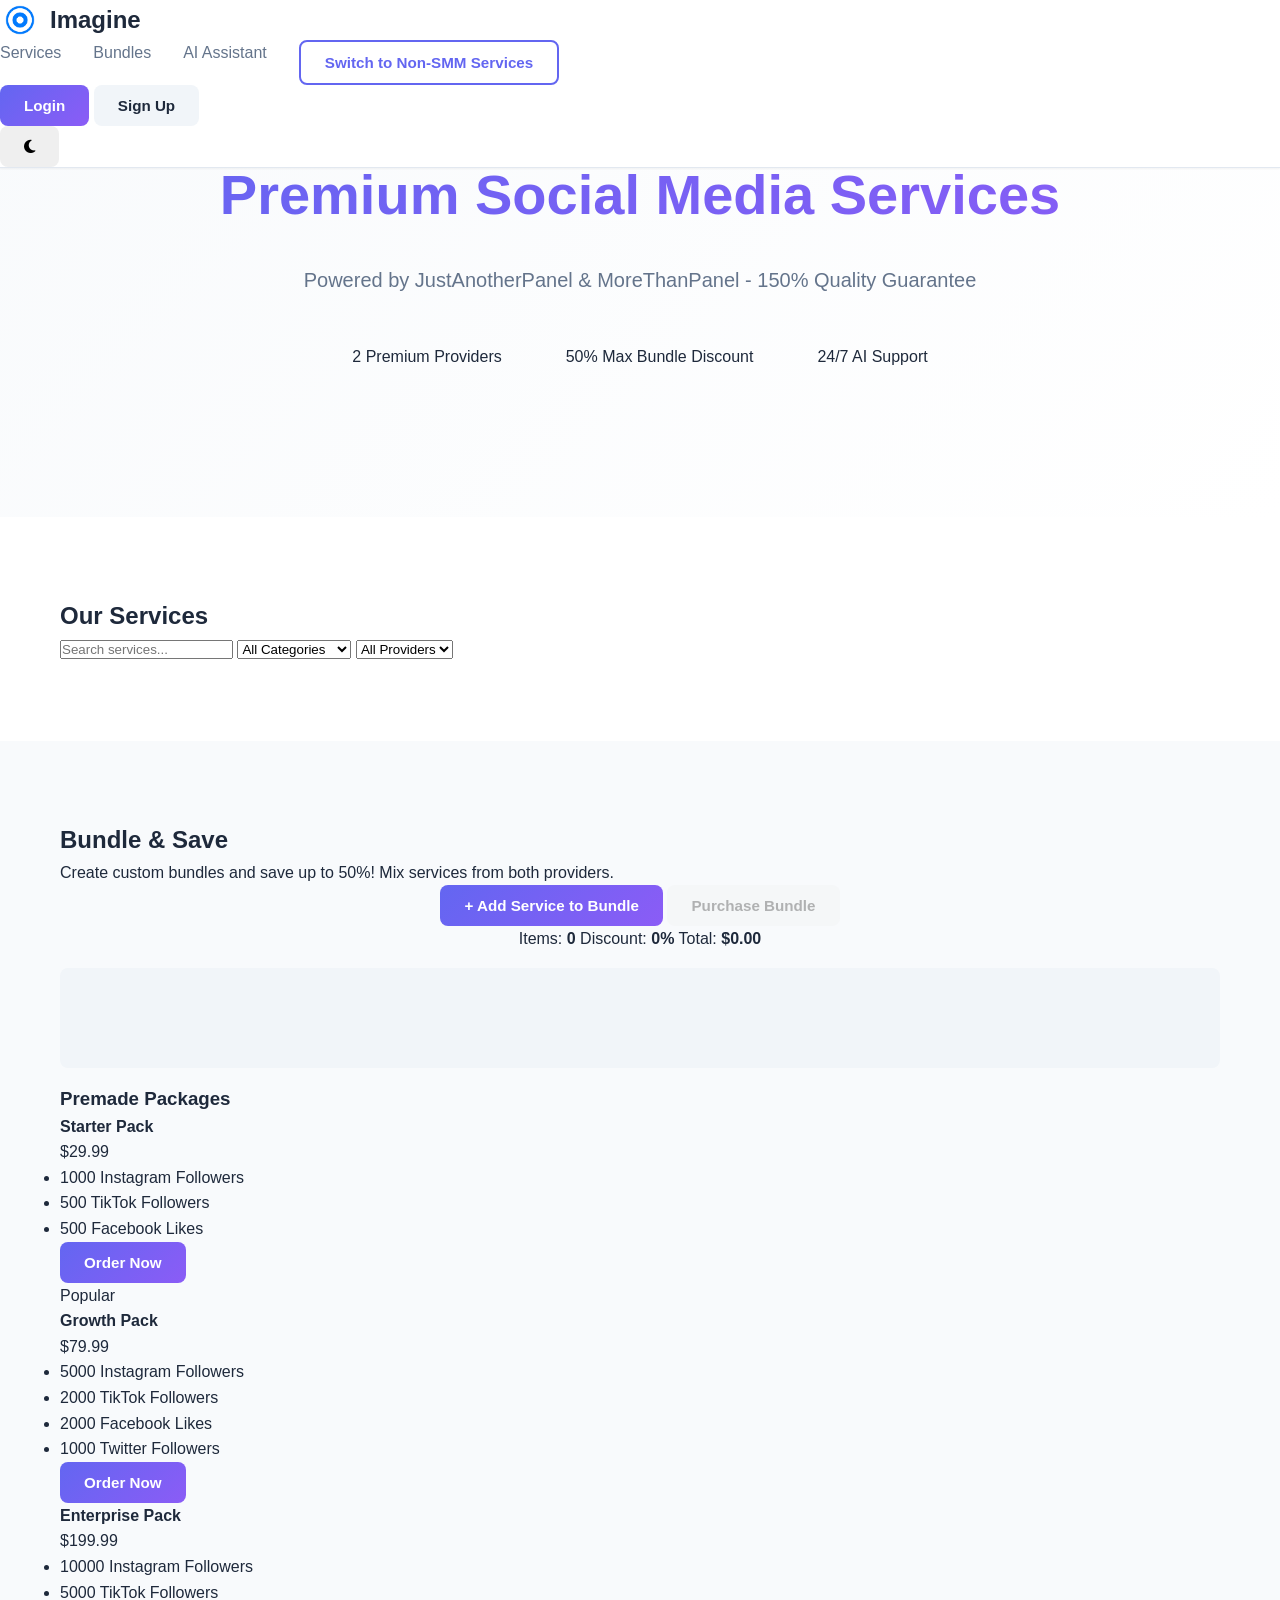
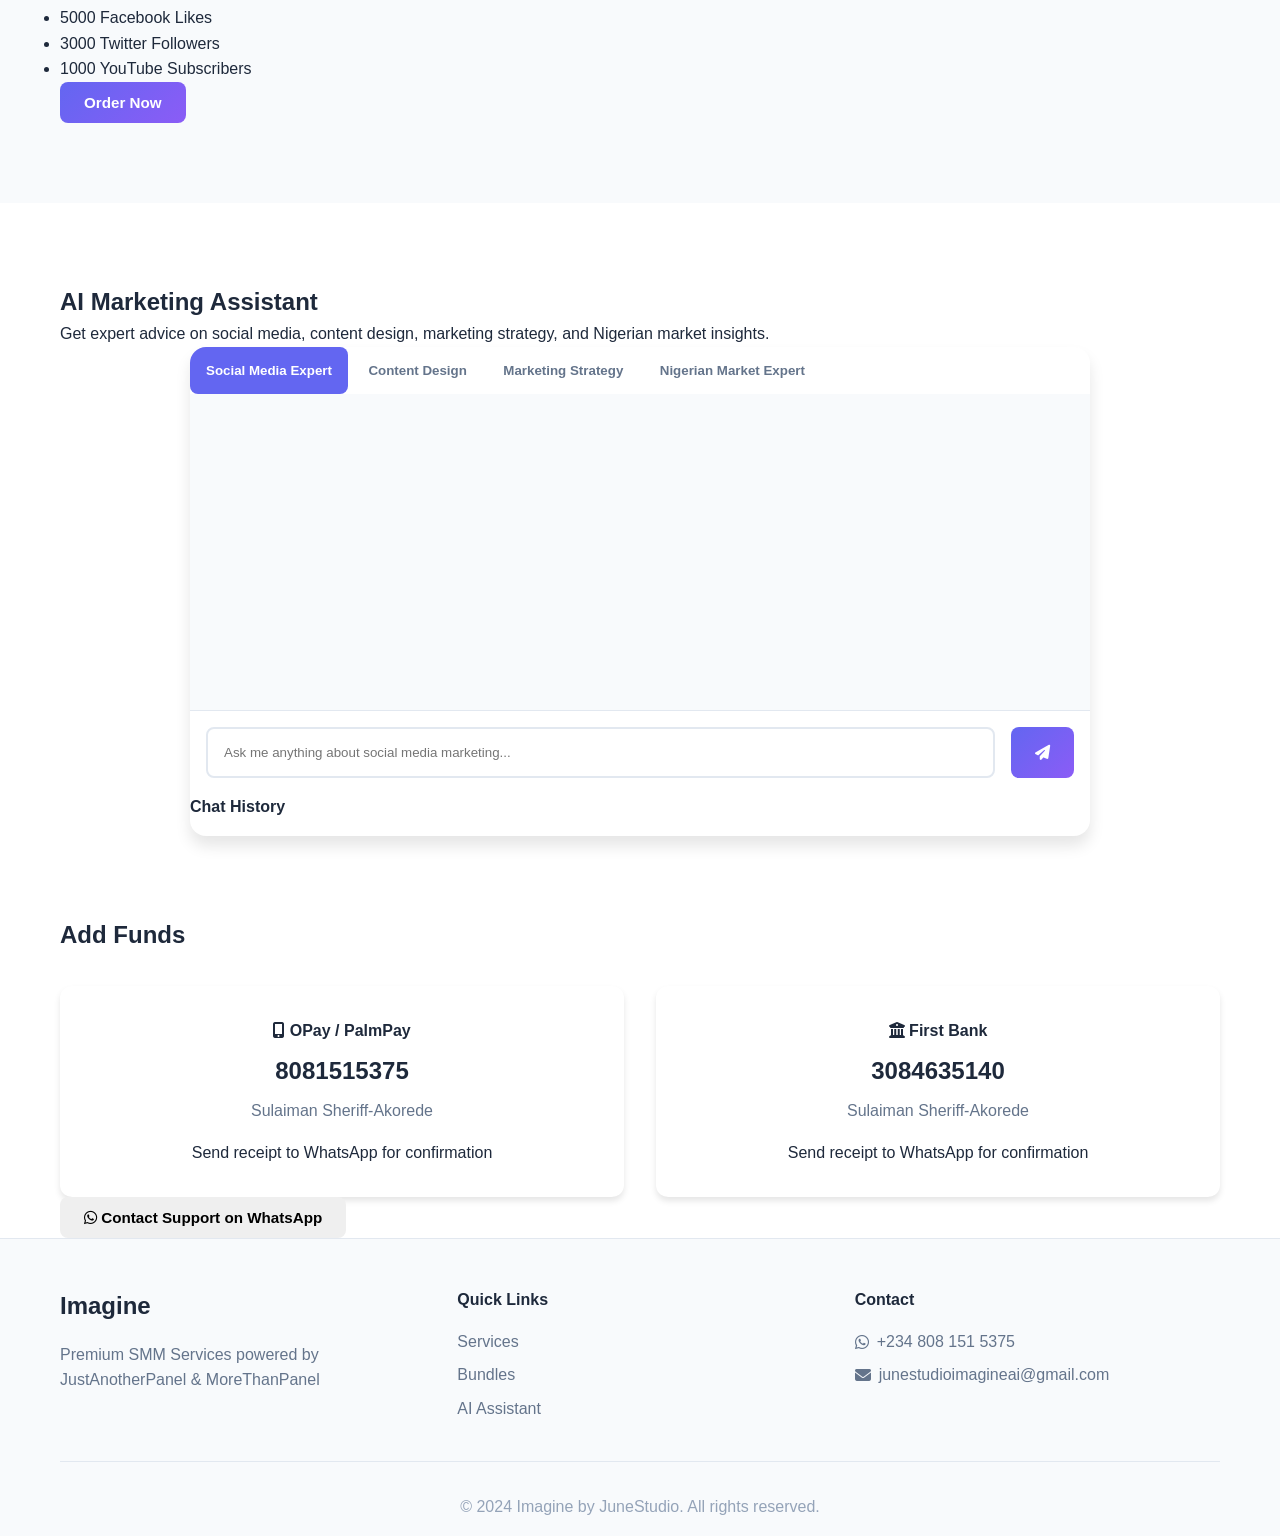
==== index.html @ 22c9a533 "Complete dual API integration: JustAnotherPanel + MoreThanPanel with 150% markup, bundle discounts u" ====
<!DOCTYPE html>
<html lang="en" data-theme="light">
<head>
    <meta charset="UTF-8">
    <meta name="viewport" content="width=device-width, initial-scale=1.0">
    <title>Imagine - Premium SMM Marketplace | JustAnotherPanel & MoreThanPanel</title>
    <link rel="stylesheet" href="style.css">
    <link rel="stylesheet" href="https://cdnjs.cloudflare.com/ajax/libs/font-awesome/6.4.0/css/all.min.css">
    <script src="https://accounts.google.com/gsi/client" async defer></script>
</head>
<body>
    <nav class="navbar">
        <div class="logo">
            <img src="logo.png" alt="Imagine Logo" onerror="this.style.display='none'">
            <span>Imagine</span>
        </div>
        <div class="nav-links">
            <a href="#services">Services</a>
            <a href="#bundles">Bundles</a>
            <a href="#ai-assistant">AI Assistant</a>
            <button id="view-toggle" class="btn btn-outline">Switch to Non-SMM Services</button>
        </div>
        <div class="auth-section" id="auth-section">
            <button class="btn btn-primary" onclick="showModal('login')">Login</button>
            <button class="btn btn-secondary" onclick="showModal('signup')">Sign Up</button>
        </div>
        <div class="user-section" id="user-section" style="display:none;">
            <span id="nav-username"></span>
            <span class="balance">₦<span id="nav-balance">0.00</span></span>
            <a href="admin.html" id="admin-link" style="display:none;">Admin</a>
            <button class="btn btn-outline" onclick="logout()">Logout</button>
        </div>
        <button id="theme-toggle" class="btn btn-icon"><i class="fas fa-moon"></i></button>
    </nav>

    <header class="hero">
        <div class="hero-content">
            <h1>Premium Social Media Services</h1>
            <p>Powered by JustAnotherPanel & MoreThanPanel - 150% Quality Guarantee</p>
            <div class="hero-stats">
                <div class="stat">
                    <span class="stat-number">2</span>
                    <span class="stat-label">Premium Providers</span>
                </div>
                <div class="stat">
                    <span class="stat-number">50%</span>
                    <span class="stat-label">Max Bundle Discount</span>
                </div>
                <div class="stat">
                    <span class="stat-number">24/7</span>
                    <span class="stat-label">AI Support</span>
                </div>
            </div>
        </div>
    </header>

    <section id="services" class="services-section">
        <div class="container">
            <h2>Our Services</h2>
            <div class="filters">
                <input type="text" id="service-search" placeholder="Search services..." class="search-input">
                <select id="category-filter" class="filter-select">
                    <option value="all">All Categories</option>
                    <option value="instagram">Instagram</option>
                    <option value="tiktok">TikTok</option>
                    <option value="facebook">Facebook</option>
                    <option value="twitter">Twitter</option>
                    <option value="youtube">YouTube</option>
                    <option value="telegram">Telegram</option>
                    <option value="whatsapp">WhatsApp</option>
                    <option value="linkedin">LinkedIn</option>
                    <option value="digital-services">Digital Services</option>
                </select>
                <select id="platform-filter" class="filter-select">
                    <option value="all">All Providers</option>
                </select>
            </div>
            <div id="services-grid" class="services-grid"></div>
        </div>
    </section>

    <section id="bundles" class="bundles-section">
        <div class="container">
            <h2>Bundle & Save</h2>
            <p class="section-desc">Create custom bundles and save up to 50%! Mix services from both providers.</p>
            
            <div class="bundle-builder">
                <div class="bundle-controls">
                    <button class="btn btn-primary" onclick="addToBundle()">+ Add Service to Bundle</button>
                    <button class="btn btn-success" id="buy-bundle-btn" onclick="purchaseBundle()" disabled>Purchase Bundle</button>
                </div>
                <div class="bundle-info">
                    <div class="bundle-summary">
                        <span>Items: <strong id="bundle-count">0</strong></span>
                        <span>Discount: <strong id="bundle-discount">0%</strong></span>
                        <span>Total: <strong>$<span id="bundle-final-price">0.00</span></strong></span>
                    </div>
                    <div id="bundle-items" class="bundle-items"></div>
                </div>
            </div>

            <div class="premade-packages">
                <h3>Premade Packages</h3>
                <div class="packages-grid">
                    <div class="package-card">
                        <h4>Starter Pack</h4>
                        <p class="price">$29.99</p>
                        <ul>
                            <li>1000 Instagram Followers</li>
                            <li>500 TikTok Followers</li>
                            <li>500 Facebook Likes</li>
                        </ul>
                        <button class="btn btn-primary" onclick="orderPreMade('starter')">Order Now</button>
                    </div>
                    <div class="package-card featured">
                        <div class="badge">Popular</div>
                        <h4>Growth Pack</h4>
                        <p class="price">$79.99</p>
                        <ul>
                            <li>5000 Instagram Followers</li>
                            <li>2000 TikTok Followers</li>
                            <li>2000 Facebook Likes</li>
                            <li>1000 Twitter Followers</li>
                        </ul>
                        <button class="btn btn-primary" onclick="orderPreMade('growth')">Order Now</button>
                    </div>
                    <div class="package-card">
                        <h4>Enterprise Pack</h4>
                        <p class="price">$199.99</p>
                        <ul>
                            <li>10000 Instagram Followers</li>
                            <li>5000 TikTok Followers</li>
                            <li>5000 Facebook Likes</li>
                            <li>3000 Twitter Followers</li>
                            <li>1000 YouTube Subscribers</li>
                        </ul>
                        <button class="btn btn-primary" onclick="orderPreMade('enterprise')">Order Now</button>
                    </div>
                </div>
            </div>
        </div>
    </section>

    <section id="ai-assistant" class="ai-section">
        <div class="container">
            <h2>AI Marketing Assistant</h2>
            <p class="section-desc">Get expert advice on social media, content design, marketing strategy, and Nigerian market insights.</p>
            
            <div class="ai-interface">
                <div class="mode-selector">
                    <button class="mode-btn active" data-mode="social">Social Media Expert</button>
                    <button class="mode-btn" data-mode="content">Content Design</button>
                    <button class="mode-btn" data-mode="marketing">Marketing Strategy</button>
                    <button class="mode-btn" data-mode="nigerian">Nigerian Market Expert</button>
                </div>
                
                <div class="chat-container">
                    <div id="chat-messages" class="chat-messages"></div>
                    <div class="chat-input-area">
                        <input type="text" id="chat-input" placeholder="Ask me anything about social media marketing...">
                        <button class="btn btn-primary" onclick="sendMessage()"><i class="fas fa-paper-plane"></i></button>
                    </div>
                </div>
                
                <div class="history-panel">
                    <h4>Chat History</h4>
                    <div id="history-list" class="history-list"></div>
                </div>
            </div>
        </div>
    </section>

    <section class="payment-section">
        <div class="container">
            <h2>Add Funds</h2>
            <div class="payment-methods">
                <div class="payment-card">
                    <h4><i class="fas fa-mobile-alt"></i> OPay / PalmPay</h4>
                    <p class="account-number">8081515375</p>
                    <p class="account-name">Sulaiman Sheriff-Akorede</p>
                    <p class="instructions">Send receipt to WhatsApp for confirmation</p>
                </div>
                <div class="payment-card">
                    <h4><i class="fas fa-university"></i> First Bank</h4>
                    <p class="account-number">3084635140</p>
                    <p class="account-name">Sulaiman Sheriff-Akorede</p>
                    <p class="instructions">Send receipt to WhatsApp for confirmation</p>
                </div>
            </div>
            <button class="btn btn-success" onclick="contactSupport()"><i class="fab fa-whatsapp"></i> Contact Support on WhatsApp</button>
        </div>
    </section>

    <footer class="footer">
        <div class="container">
            <div class="footer-content">
                <div class="footer-brand">
                    <h3>Imagine</h3>
                    <p>Premium SMM Services powered by JustAnotherPanel & MoreThanPanel</p>
                </div>
                <div class="footer-links">
                    <h4>Quick Links</h4>
                    <a href="#services">Services</a>
                    <a href="#bundles">Bundles</a>
                    <a href="#ai-assistant">AI Assistant</a>
                </div>
                <div class="footer-contact">
                    <h4>Contact</h4>
                    <p><i class="fab fa-whatsapp"></i> +234 808 151 5375</p>
                    <p><i class="fas fa-envelope"></i> junestudioimagineai@gmail.com</p>
                </div>
            </div>
            <div class="footer-bottom">
                <p>&copy; 2024 Imagine by JuneStudio. All rights reserved.</p>
            </div>
        </div>
    </footer>

    <!-- Auth Modal -->
    <div id="auth-modal" class="modal">
        <div class="modal-content">
            <span class="close" onclick="closeModal()">&times;</span>
            <h2 id="auth-title">Login</h2>
            
            <form id="login-form" onsubmit="handleLogin(event)">
                <input type="email" id="login-email" placeholder="Email" required>
                <input type="password" id="login-password" placeholder="Password" required>
                <button type="submit" class="btn btn-primary btn-block">Login</button>
                <p class="auth-switch">Don't have an account? <a href="#" onclick="showSignup()">Sign up</a></p>
            </form>
            
            <form id="signup-form" style="display:none;" onsubmit="handleSignup(event)">
                <input type="text" id="signup-business" placeholder="Business Name" required>
                <input type="email" id="signup-email" placeholder="Email" required>
                <input type="password" id="signup-password" placeholder="Password" required>
                <button type="submit" class="btn btn-primary btn-block">Sign Up</button>
                <p class="auth-switch">Already have an account? <a href="#" onclick="showLogin()">Login</a></p>
            </form>
            
            <div class="google-login">
                <div id="g_id_onload"
                     data-client_id="1031396840174-7kq44t5hn9nji3ssvcb0q2a5mbjie0ag.apps.googleusercontent.com"
                     data-callback="handleGoogleLogin"
                     data-auto_prompt="false">
                </div>
                <div class="g_id_signin"
                     data-type="standard"
                     data-size="large"
                     data-theme="outline"
                     data-text="sign_in_with"
                     data-shape="rectangular"
                     data-logo_alignment="left">
                </div>
            </div>
        </div>
    </div>

    <!-- Order Modal -->
    <div id="order-modal" class="modal">
        <div class="modal-content">
            <span class="close" onclick="closeOrderModal()">&times;</span>
            <h2>Place Order</h2>
            <div id="order-details"></div>
            <form onsubmit="submitOrder(event)">
                <label>Unit Price: $<span id="unit-price">0.00</span></label>
                <label>Quantity (Min: <span id="min-qty">100</span>)</label>
                <input type="number" id="order-quantity" min="100" value="100" onchange="updateOrderTotal()" required>
                <label>Your Link</label>
                <input type="url" id="order-link" placeholder="https://..." required>
                <div class="order-summary">
                    <p>Total: $<span id="order-total">0.00</span></p>
                    <p>Your Balance: ₦<span id="user-balance-display">0.00</span></p>
                </div>
                <button type="submit" class="btn btn-primary btn-block">Place Order</button>
            </form>
        </div>
    </div>

    <script src="script.js"></script>
</body>
</html>
---- style.css ----
/* Theme Variables */
:root {
    --primary-color: #6366f1;
    --primary-dark: #4f46e5;
    --secondary-color: #8b5cf6;
    --accent-color: #06b6d4;
    --success-color: #10b981;
    --warning-color: #f59e0b;
    --danger-color: #ef4444;
    
    /* Light Theme (Default) */
    --bg-primary: #ffffff;
    --bg-secondary: #f8fafc;
    --bg-tertiary: #f1f5f9;
    --text-primary: #1e293b;
    --text-secondary: #64748b;
    --text-muted: #94a3b8;
    --border-color: #e2e8f0;
    --shadow-sm: 0 1px 2px rgba(0, 0, 0, 0.05);
    --shadow-md: 0 4px 6px rgba(0, 0, 0, 0.1);
    --shadow-lg: 0 10px 15px rgba(0, 0, 0, 0.1);
    --card-bg: #ffffff;
    --input-bg: #ffffff;
}

[data-theme="dark"] {
    --bg-primary: #0f172a;
    --bg-secondary: #1e293b;
    --bg-tertiary: #334155;
    --text-primary: #f1f5f9;
    --text-secondary: #cbd5e1;
    --text-muted: #64748b;
    --border-color: #334155;
    --shadow-sm: 0 1px 2px rgba(0, 0, 0, 0.3);
    --shadow-md: 0 4px 6px rgba(0, 0, 0, 0.4);
    --shadow-lg: 0 10px 15px rgba(0, 0, 0, 0.5);
    --card-bg: #1e293b;
    --input-bg: #334155;
}

/* Base Styles */
* {
    margin: 0;
    padding: 0;
    box-sizing: border-box;
}

body {
    font-family: 'Inter', -apple-system, BlinkMacSystemFont, sans-serif;
    background: var(--bg-primary);
    color: var(--text-primary);
    line-height: 1.6;
    transition: background-color 0.3s ease, color 0.3s ease;
}

.container {
    max-width: 1200px;
    margin: 0 auto;
    padding: 0 20px;
}

/* Navigation */
.navbar {
    background: var(--card-bg);
    border-bottom: 1px solid var(--border-color);
    position: fixed;
    top: 0;
    left: 0;
    right: 0;
    z-index: 1000;
    box-shadow: var(--shadow-sm);
}

.nav-container {
    max-width: 1400px;
    margin: 0 auto;
    padding: 1rem 2rem;
    display: flex;
    justify-content: space-between;
    align-items: center;
}

.logo {
    display: flex;
    align-items: center;
    gap: 10px;
    font-size: 1.5rem;
    font-weight: 700;
}

.logo img {
    height: 40px;
    width: auto;
}

.highlight {
    color: var(--primary-color);
}

.nav-links {
    display: flex;
    gap: 2rem;
}

.nav-links a {
    color: var(--text-secondary);
    text-decoration: none;
    font-weight: 500;
    transition: color 0.3s ease;
}

.nav-links a:hover {
    color: var(--primary-color);
}

.nav-actions {
    display: flex;
    align-items: center;
    gap: 1rem;
}

.theme-btn {
    background: var(--bg-tertiary);
    border: none;
    padding: 0.5rem;
    border-radius: 50%;
    cursor: pointer;
    color: var(--text-primary);
    transition: all 0.3s ease;
}

.theme-btn:hover {
    background: var(--primary-color);
    color: white;
}

.username-display {
    font-weight: 600;
    color: var(--text-primary);
    padding: 0.5rem 1rem;
}

/* Buttons */
.btn {
    padding: 0.75rem 1.5rem;
    border: none;
    border-radius: 8px;
    font-weight: 600;
    cursor: pointer;
    transition: all 0.3s ease;
    font-size: 0.95rem;
}

.btn-primary {
    background: linear-gradient(135deg, var(--primary-color), var(--secondary-color));
    color: white;
}

.btn-primary:hover {
    transform: translateY(-2px);
    box-shadow: var(--shadow-md);
}

.btn-secondary {
    background: var(--bg-tertiary);
    color: var(--text-primary);
}

.btn-outline {
    background: transparent;
    border: 2px solid var(--primary-color);
    color: var(--primary-color);
}

.btn-outline:hover {
    background: var(--primary-color);
    color: white;
}

.btn-large {
    padding: 1rem 2.5rem;
    font-size: 1.1rem;
}

.btn-block {
    width: 100%;
}

/* Hero Section */
.hero {
    padding: 150px 20px 100px;
    background: linear-gradient(135deg, var(--bg-secondary) 0%, var(--bg-primary) 100%);
    text-align: center;
}

.hero h1 {
    font-size: 3.5rem;
    margin-bottom: 1.5rem;
    background: linear-gradient(135deg, var(--primary-color), var(--secondary-color));
    -webkit-background-clip: text;
    -webkit-text-fill-color: transparent;
    background-clip: text;
}

.hero p {
    font-size: 1.25rem;
    color: var(--text-secondary);
    max-width: 700px;
    margin: 0 auto 3rem;
}

.hero-stats {
    display: flex;
    justify-content: center;
    gap: 4rem;
    margin-bottom: 3rem;
}

.stat h3 {
    font-size: 2.5rem;
    color: var(--primary-color);
}

.stat p {
    color: var(--text-muted);
    font-size: 1rem;
}

/* Section Titles */
.section-title {
    font-size: 2.5rem;
    text-align: center;
    margin-bottom: 1rem;
}

.section-subtitle {
    text-align: center;
    color: var(--text-secondary);
    margin-bottom: 3rem;
}

/* Services Section */
.services-section {
    padding: 80px 20px;
}

.services-filter {
    display: flex;
    gap: 1rem;
    margin-bottom: 2rem;
    max-width: 800px;
    margin-left: auto;
    margin-right: auto;
}

.services-filter input,
.services-filter select {
    flex: 1;
    padding: 1rem;
    border: 2px solid var(--border-color);
    border-radius: 8px;
    background: var(--input-bg);
    color: var(--text-primary);
    font-size: 1rem;
}

.services-grid {
    display: grid;
    grid-template-columns: repeat(auto-fill, minmax(300px, 1fr));
    gap: 2rem;
}

.service-card {
    background: var(--card-bg);
    border-radius: 12px;
    padding: 1.5rem;
    box-shadow: var(--shadow-md);
    transition: all 0.3s ease;
    border: 1px solid var(--border-color);
}

.service-card:hover {
    transform: translateY(-5px);
    box-shadow: var(--shadow-lg);
}

.service-card h3 {
    margin-bottom: 0.5rem;
    color: var(--text-primary);
}

.service-card .category {
    color: var(--primary-color);
    font-size: 0.875rem;
    font-weight: 600;
    margin-bottom: 0.5rem;
}

.service-card .description {
    color: var(--text-secondary);
    margin-bottom: 1rem;
    font-size: 0.95rem;
}

.service-card .price {
    font-size: 1.5rem;
    font-weight: 700;
    color: var(--primary-color);
    margin-bottom: 1rem;
}

/* Bundles Section */
.bundles-section {
    padding: 80px 20px;
    background: var(--bg-secondary);
}

.bundle-calculator {
    background: var(--card-bg);
    border-radius: 16px;
    padding: 2rem;
    margin-bottom: 3rem;
    box-shadow: var(--shadow-md);
}

.bundle-builder {
    text-align: center;
}

#bundle-items {
    min-height: 100px;
    margin: 1rem 0;
    padding: 1rem;
    background: var(--bg-tertiary);
    border-radius: 8px;
}

.bundle-total {
    margin: 2rem 0;
    padding: 1.5rem;
    background: var(--bg-tertiary);
    border-radius: 8px;
}

.bundle-total p {
    margin: 0.5rem 0;
    font-size: 1.1rem;
}

.premade-bundles {
    display: grid;
    grid-template-columns: repeat(auto-fit, minmax(300px, 1fr));
    gap: 2rem;
}

.bundle-card {
    background: var(--card-bg);
    border-radius: 16px;
    padding: 2rem;
    box-shadow: var(--shadow-md);
    position: relative;
    border: 2px solid var(--border-color);
    transition: all 0.3s ease;
}

.bundle-card:hover {
    transform: translateY(-5px);
    box-shadow: var(--shadow-lg);
}

.bundle-card.popular {
    border-color: var(--primary-color);
}

.popular-tag {
    position: absolute;
    top: -12px;
    left: 50%;
    transform: translateX(-50%);
    background: var(--primary-color);
    color: white;
    padding: 0.25rem 1rem;
    border-radius: 20px;
    font-size: 0.875rem;
    font-weight: 600;
}

.bundle-card ul {
    list-style: none;
    margin: 1.5rem 0;
}

.bundle-card li {
    padding: 0.5rem 0;
    color: var(--text-secondary);
}

.bundle-card li:before {
    content: "✓";
    color: var(--success-color);
    margin-right: 0.5rem;
    font-weight: bold;
}

.bundle-card .price {
    font-size: 2rem;
    font-weight: 700;
    color: var(--primary-color);
    margin: 1rem 0;
}

.old-price {
    font-size: 1.25rem;
    color: var(--text-muted);
    text-decoration: line-through;
    margin-left: 0.5rem;
}

/* AI Assistant Section */
.ai-section {
    padding: 80px 20px;
}

.ai-interface {
    max-width: 900px;
    margin: 0 auto;
    background: var(--card-bg);
    border-radius: 16px;
    overflow: hidden;
    box-shadow: var(--shadow-lg);
}

.ai-modes {
    display: flex;
    background: var(--bg-tertiary);
    padding: 0.5rem;
}

.mode-btn {
    flex: 1;
    padding: 1rem;
    border: none;
    background: transparent;
    color: var(--text-secondary);
    cursor: pointer;
    font-weight: 600;
    transition: all 0.3s ease;
    border-radius: 8px;
}

.mode-btn.active {
    background: var(--primary-color);
    color: white;
}

.chat-container {
    height: 400px;
    display: flex;
    flex-direction: column;
}

.chat-messages {
    flex: 1;
    padding: 1.5rem;
    overflow-y: auto;
    background: var(--bg-secondary);
}

.message {
    margin-bottom: 1rem;
    padding: 1rem;
    border-radius: 12px;
    max-width: 80%;
}

.message.bot {
    background: var(--bg-tertiary);
    color: var(--text-primary);
}

.message.user {
    background: var(--primary-color);
    color: white;
    margin-left: auto;
}

.chat-input-area {
    display: flex;
    padding: 1rem;
    background: var(--card-bg);
    border-top: 1px solid var(--border-color);
    gap: 1rem;
}

.chat-input-area input {
    flex: 1;
    padding: 1rem;
    border: 2px solid var(--border-color);
    border-radius: 8px;
    background: var(--input-bg);
    color: var(--text-primary);
}

.chat-history {
    padding: 1rem;
    background: var(--bg-tertiary);
    border-top: 1px solid var(--border-color);
    max-height: 200px;
    overflow-y: auto;
}

#history-list {
    margin-top: 1rem;
}

/* Feature Sections */
.feature-section {
    padding: 80px 20px;
}

.alt-bg {
    background: var(--bg-secondary);
}

.features-grid {
    display: grid;
    grid-template-columns: repeat(auto-fit, minmax(250px, 1fr));
    gap: 2rem;
    margin-top: 3rem;
}

.feature-card {
    background: var(--card-bg);
    padding: 2rem;
    border-radius: 12px;
    text-align: center;
    box-shadow: var(--shadow-md);
    transition: all 0.3s ease;
}

.feature-card:hover {
    transform: translateY(-5px);
    box-shadow: var(--shadow-lg);
}

.feature-card i {
    font-size: 3rem;
    color: var(--primary-color);
    margin-bottom: 1rem;
}

.feature-card h3 {
    margin-bottom: 0.5rem;
}

.feature-card p {
    color: var(--text-secondary);
}

/* Payment Info */
.payment-info {
    padding: 80px 20px;
    background: var(--bg-secondary);
}

.payment-methods {
    display: grid;
    grid-template-columns: repeat(auto-fit, minmax(300px, 1fr));
    gap: 2rem;
    margin-top: 2rem;
}

.payment-card {
    background: var(--card-bg);
    padding: 2rem;
    border-radius: 12px;
    box-shadow: var(--shadow-md);
    text-align: center;
}

.payment-card h3 {
    color: var(--primary-color);
    margin-bottom: 1rem;
}

.account-number {
    font-size: 1.5rem;
    font-weight: 700;
    color: var(--text-primary);
    margin: 0.5rem 0;
}

.account-name {
    color: var(--text-secondary);
    margin-bottom: 1rem;
}

.instruction {
    color: var(--text-muted);
    font-size: 0.95rem;
}

/* Footer */
footer {
    background: var(--bg-secondary);
    padding: 3rem 20px 1rem;
    border-top: 1px solid var(--border-color);
}

.footer-content {
    display: grid;
    grid-template-columns: repeat(auto-fit, minmax(250px, 1fr));
    gap: 2rem;
    margin-bottom: 2rem;
}

.footer-brand h3 {
    font-size: 1.5rem;
    margin-bottom: 1rem;
}

.footer-brand p {
    color: var(--text-secondary);
}

.footer-links h4,
.footer-contact h4 {
    margin-bottom: 1rem;
}

.footer-links a {
    display: block;
    color: var(--text-secondary);
    text-decoration: none;
    margin-bottom: 0.5rem;
    transition: color 0.3s ease;
}

.footer-links a:hover {
    color: var(--primary-color);
}

.footer-contact p {
    color: var(--text-secondary);
    margin-bottom: 0.5rem;
    display: flex;
    align-items: center;
    gap: 0.5rem;
}

.footer-bottom {
    text-align: center;
    padding-top: 2rem;
    border-top: 1px solid var(--border-color);
    color: var(--text-muted);
}

/* Modal */
.modal {
    display: none;
    position: fixed;
    z-index: 2000;
    left: 0;
    top: 0;
    width: 100%;
    height: 100%;
    background: rgba(0, 0, 0, 0.7);
    backdrop-filter: blur(5px);
}

.modal-content {
    background: var(--card-bg);
    margin: 5% auto;
    padding: 2rem;
    border-radius: 16px;
    max-width: 500px;
    position: relative;
    animation: modalSlide 0.3s ease;
}

@keyframes modalSlide {
    from {
        transform: translateY(-50px);
        opacity: 0;
    }
    to {
        transform: translateY(0);
        opacity: 1;
    }
}

.close {
    position: absolute;
    right: 1.5rem;
    top: 1rem;
    font-size: 2rem;
    cursor: pointer;
    color: var(--text-muted);
}

.close:hover {
    color: var(--text-primary);
}

.form-group {
    margin-bottom: 1.5rem;
}

.form-group label {
    display: block;
    margin-bottom: 0.5rem;
    color: var(--text-primary);
    font-weight: 500;
}

.form-group input {
    width: 100%;
    padding: 1rem;
    border: 2px solid var(--border-color);
    border-radius: 8px;
    background: var(--input-bg);
    color: var(--text-primary);
    font-size: 1rem;
}

.divider {
    text-align: center;
    margin: 1.5rem 0;
    color: var(--text-muted);
    position: relative;
}

.form-footer {
    text-align: center;
    margin-top: 1rem;
    color: var(--text-secondary);
}

.form-footer a {
    color: var(--primary-color);
    text-decoration: none;
    font-weight: 600;
}

.order-summary {
    background: var(--bg-tertiary);
    padding: 1rem;
    border-radius: 8px;
    margin: 1rem 0;
}

.order-summary p {
    margin: 0.5rem 0;
}

/* Responsive Design */
@media (max-width: 768px) {
    .nav-links {
        display: none;
    }
    
    .hero h1 {
        font-size: 2rem;
    }
    
    .hero-stats {
        flex-direction: column;
        gap: 2rem;
    }
    
    .services-filter {
        flex-direction: column;
    }
    
    .ai-modes {
        flex-wrap: wrap;
    }
    
    .mode-btn {
        flex: 1 1 50%;
    }
}
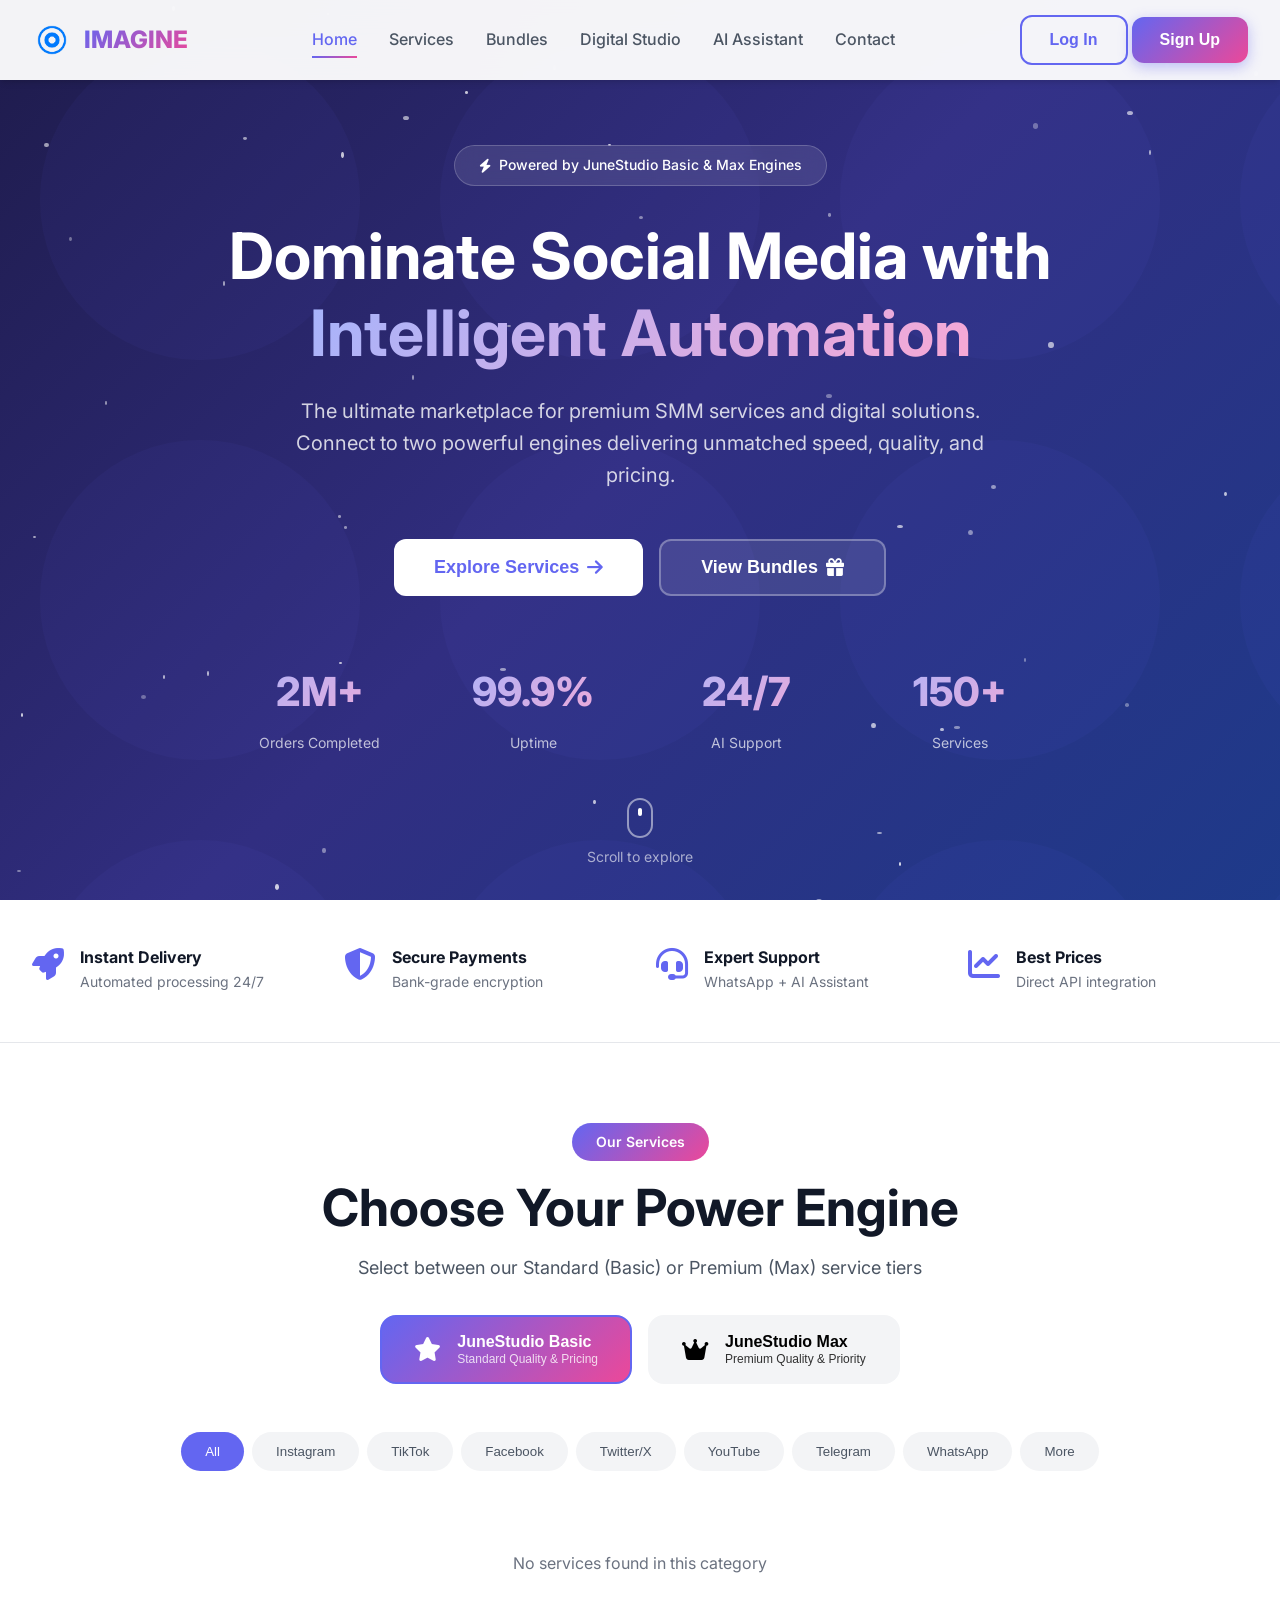
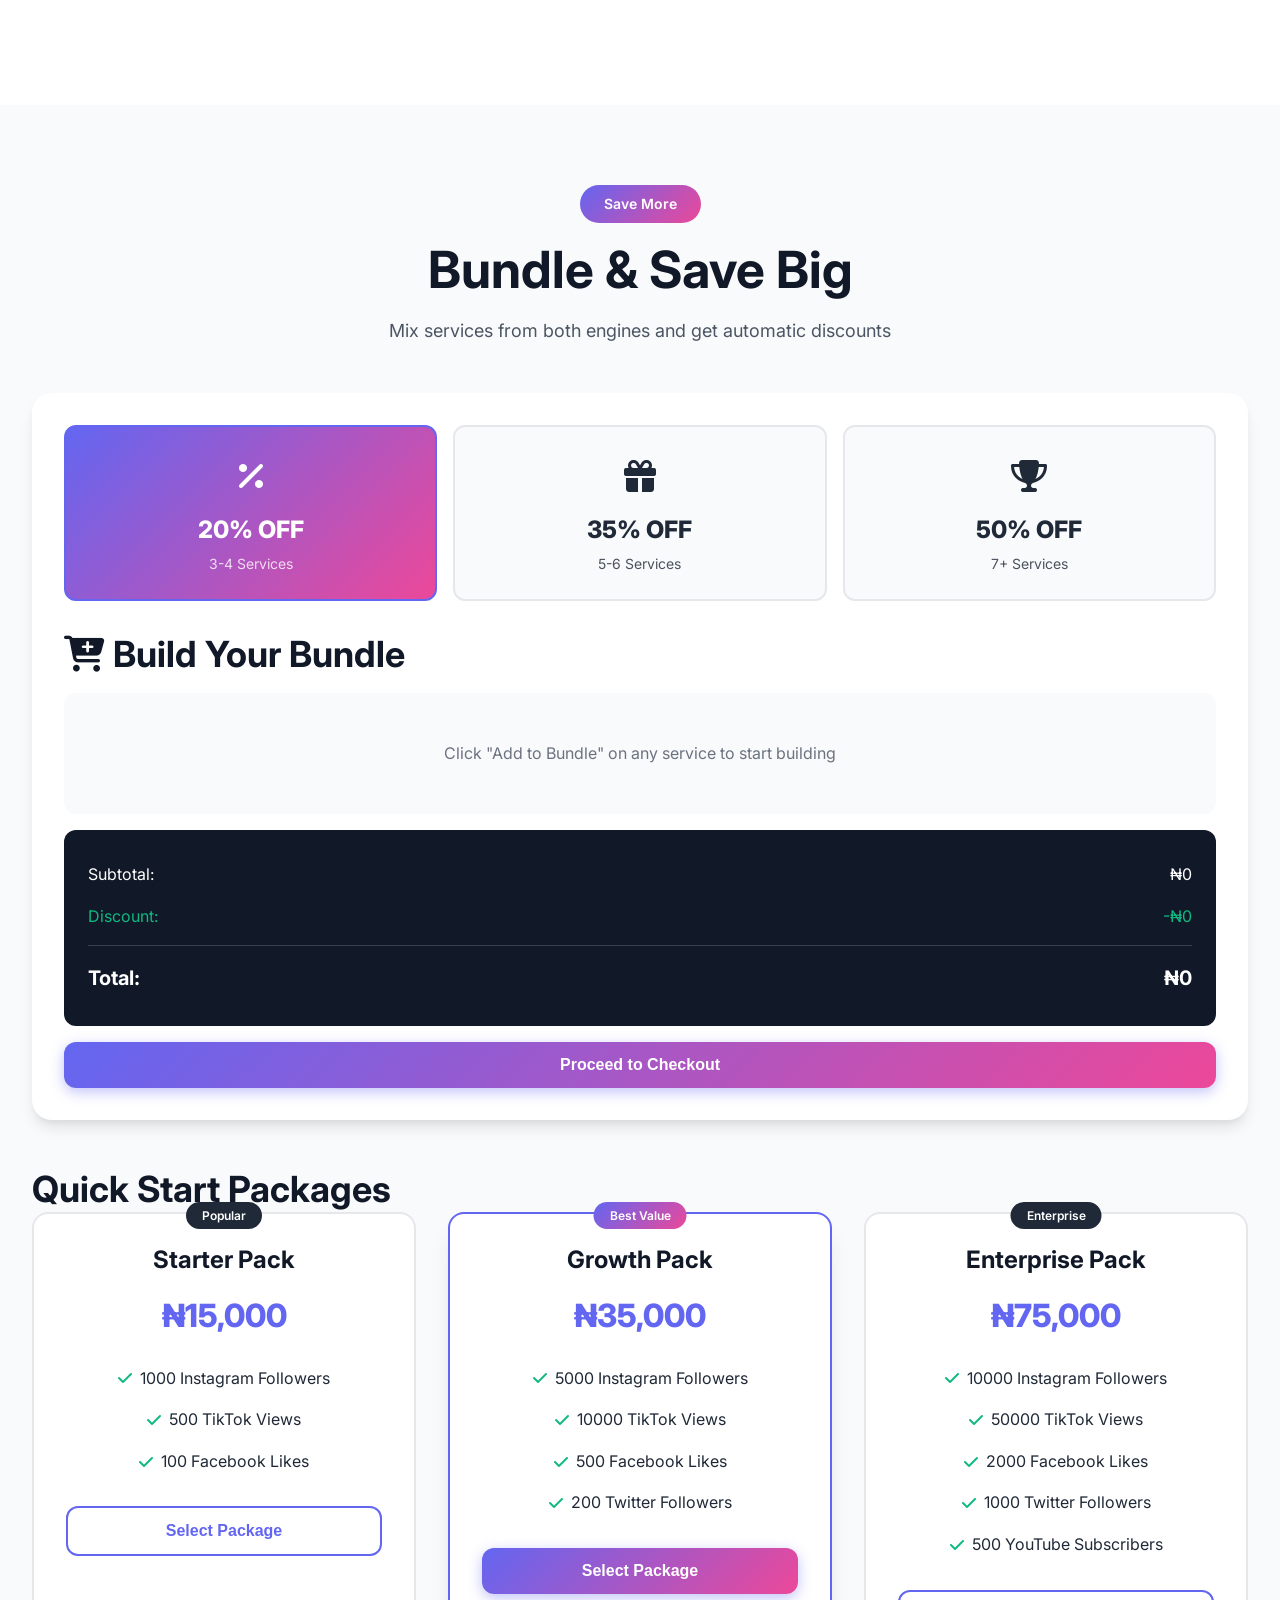
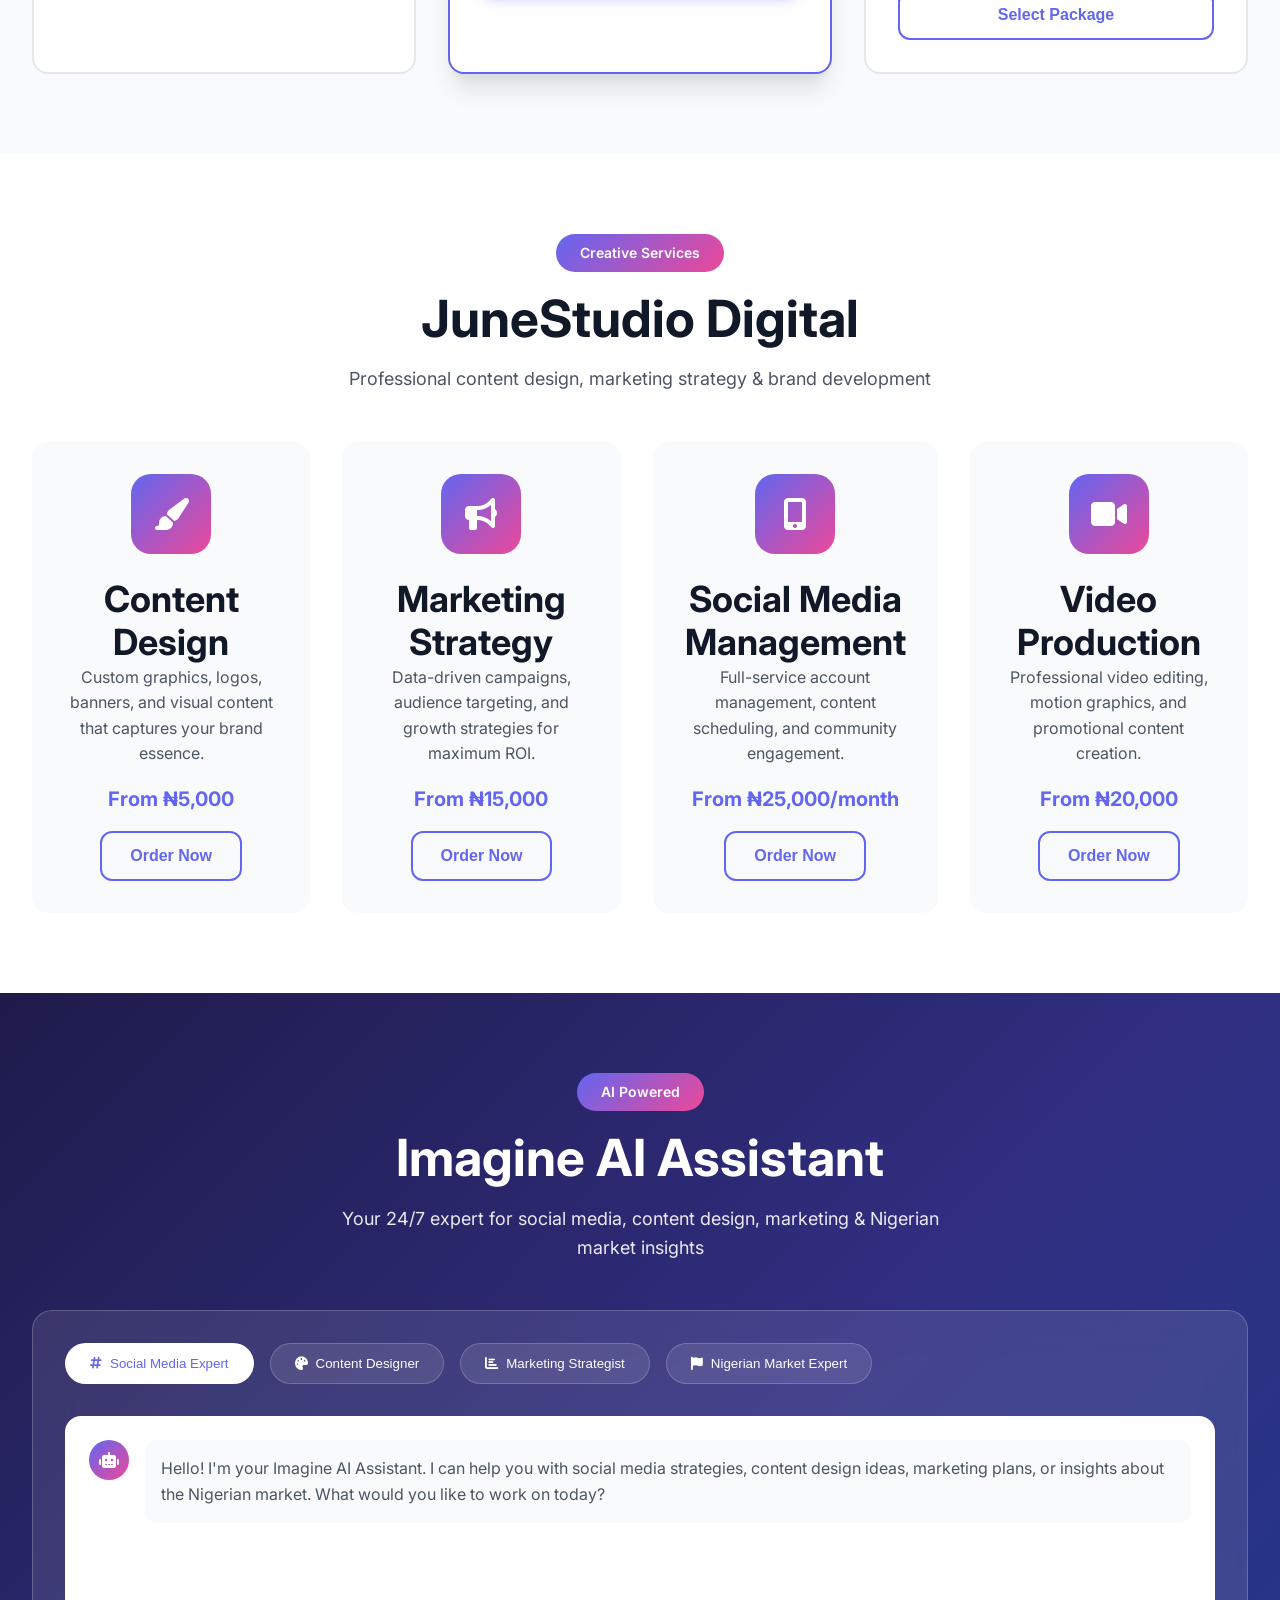
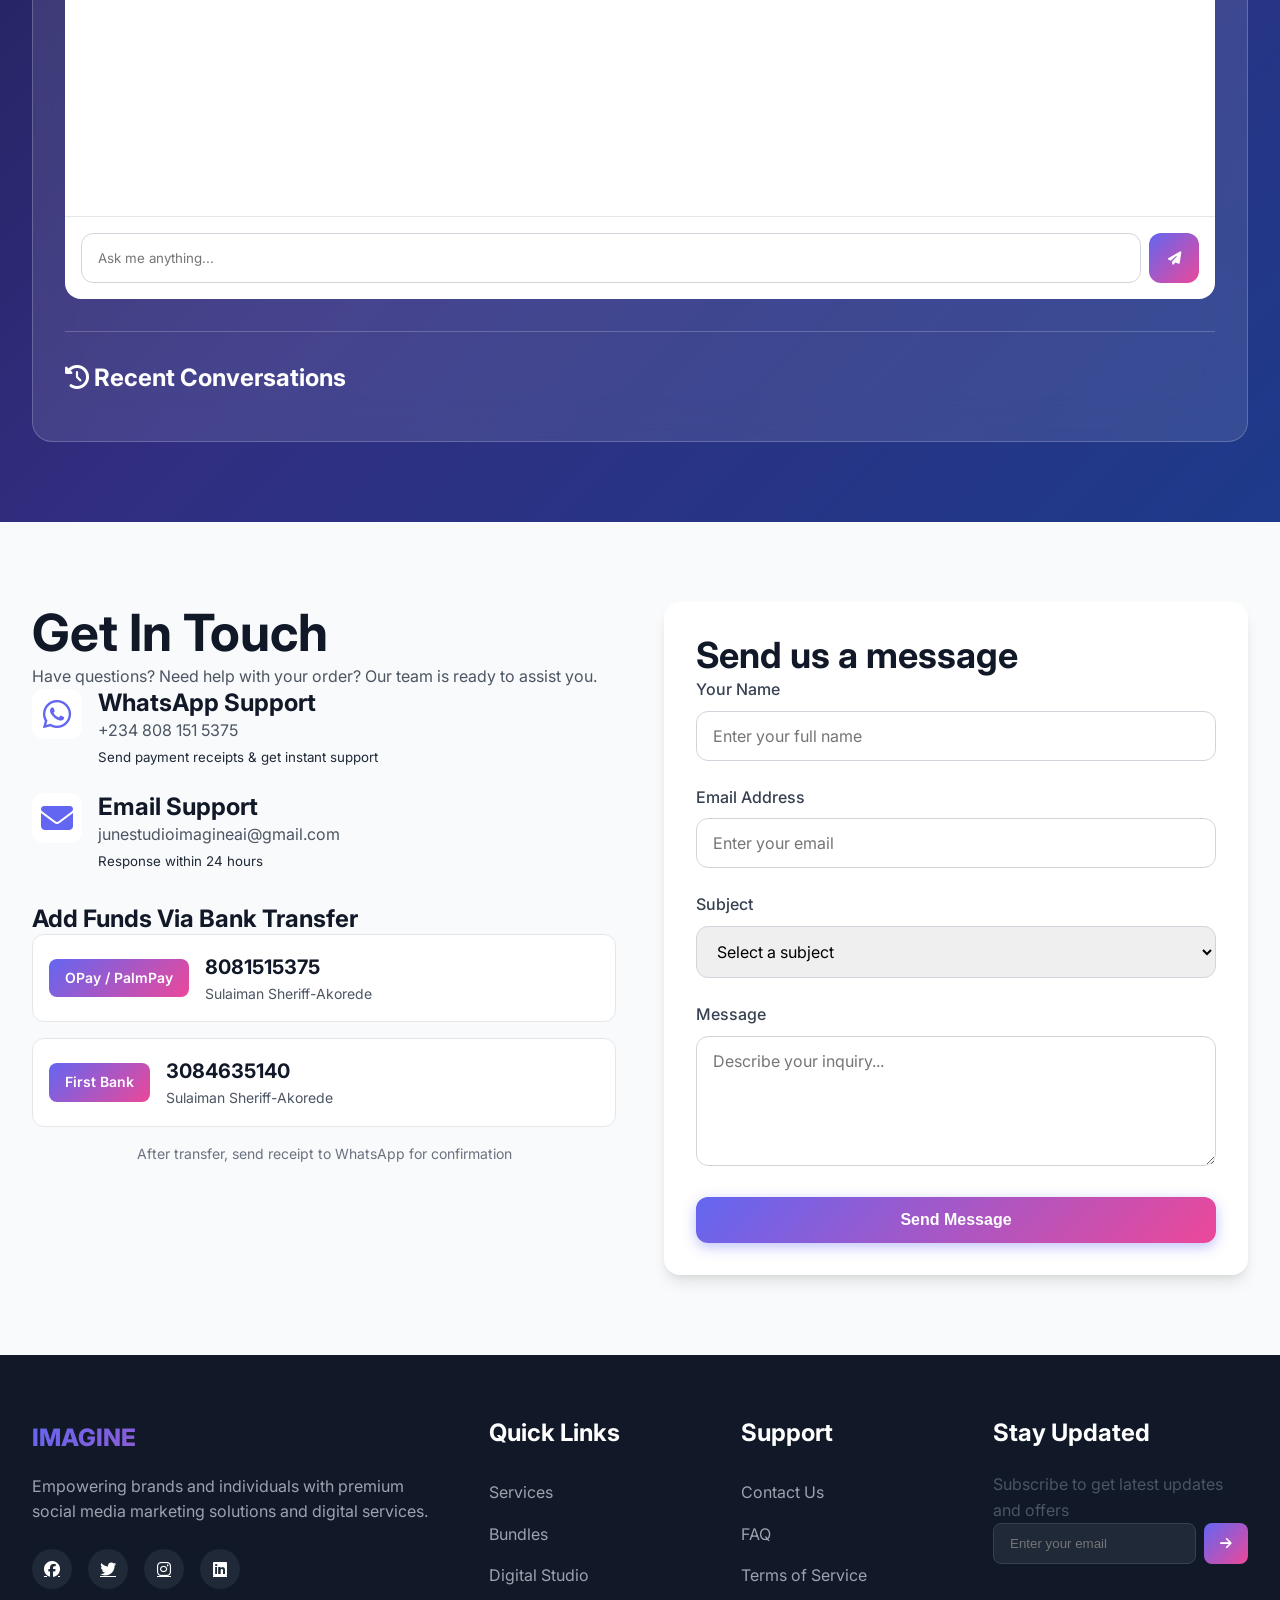
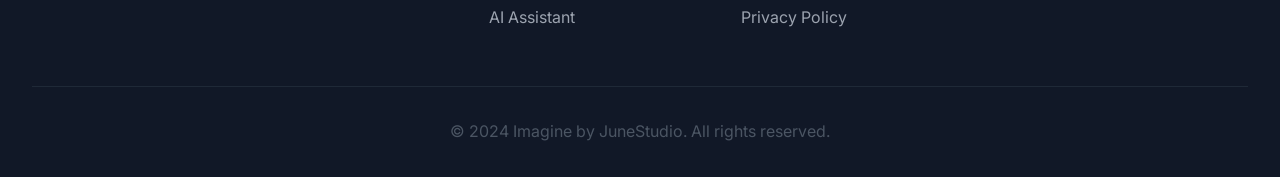
==== commit 2103e414: "feat: Complete enterprise redesign - Dual API (Basic/Max), Naira pricing (₦1450/$), Full mobile/desk" ====
--- a/index.html
+++ b/index.html
@@ -1,213 +1,504 @@
 <!DOCTYPE html>
-<html lang="en" data-theme="light">
+<html lang="en">
 <head>
     <meta charset="UTF-8">
     <meta name="viewport" content="width=device-width, initial-scale=1.0">
-    <title>Imagine - Premium SMM Marketplace | JustAnotherPanel & MoreThanPanel</title>
+    <title>Imagine | Premium SMM & Digital Services Marketplace</title>
     <link rel="stylesheet" href="style.css">
+    <link href="https://fonts.googleapis.com/css2?family=Inter:wght@300;400;500;600;700;800&display=swap" rel="stylesheet">
     <link rel="stylesheet" href="https://cdnjs.cloudflare.com/ajax/libs/font-awesome/6.4.0/css/all.min.css">
-    <script src="https://accounts.google.com/gsi/client" async defer></script>
 </head>
 <body>
-    <nav class="navbar">
-        <div class="logo">
-            <img src="logo.png" alt="Imagine Logo" onerror="this.style.display='none'">
-            <span>Imagine</span>
-        </div>
-        <div class="nav-links">
-            <a href="#services">Services</a>
-            <a href="#bundles">Bundles</a>
-            <a href="#ai-assistant">AI Assistant</a>
-            <button id="view-toggle" class="btn btn-outline">Switch to Non-SMM Services</button>
-        </div>
-        <div class="auth-section" id="auth-section">
-            <button class="btn btn-primary" onclick="showModal('login')">Login</button>
-            <button class="btn btn-secondary" onclick="showModal('signup')">Sign Up</button>
-        </div>
-        <div class="user-section" id="user-section" style="display:none;">
-            <span id="nav-username"></span>
-            <span class="balance">₦<span id="nav-balance">0.00</span></span>
-            <a href="admin.html" id="admin-link" style="display:none;">Admin</a>
-            <button class="btn btn-outline" onclick="logout()">Logout</button>
-        </div>
-        <button id="theme-toggle" class="btn btn-icon"><i class="fas fa-moon"></i></button>
+    <!-- Navigation -->
+    <nav class="navbar" id="navbar">
+        <div class="nav-container">
+            <div class="nav-logo">
+                <img src="logo.png" alt="Imagine Logo" onerror="this.style.display='none'">
+                <span class="logo-text">IMAGINE</span>
+            </div>
+            <div class="nav-links" id="navLinks">
+                <a href="#home" class="nav-link active">Home</a>
+                <a href="#services" class="nav-link">Services</a>
+                <a href="#bundles" class="nav-link">Bundles</a>
+                <a href="#digital" class="nav-link">Digital Studio</a>
+                <a href="#ai-assistant" class="nav-link">AI Assistant</a>
+                <a href="#contact" class="nav-link">Contact</a>
+            </div>
+            <div class="nav-actions">
+                <div id="authButtons">
+                    <button class="btn btn-outline" onclick="showLogin()">Log In</button>
+                    <button class="btn btn-primary" onclick="showSignup()">Sign Up</button>
+                </div>
+                <div id="userMenu" style="display: none;">
+                    <span class="user-balance" id="userBalanceDisplay">₦0.00</span>
+                    <div class="dropdown">
+                        <button class="btn-user" onclick="toggleUserDropdown()">
+                            <span id="userNameDisplay">User</span>
+                            <i class="fas fa-chevron-down"></i>
+                        </button>
+                        <div class="dropdown-menu" id="userDropdown">
+                            <a href="#" onclick="showDashboard()"><i class="fas fa-th-large"></i> Dashboard</a>
+                            <a href="#" onclick="showAddFunds()"><i class="fas fa-wallet"></i> Add Funds</a>
+                            <a href="#" onclick="showOrders()"><i class="fas fa-shopping-bag"></i> Orders</a>
+                            <a href="#" onclick="logout()"><i class="fas fa-sign-out-alt"></i> Logout</a>
+                        </div>
+                    </div>
+                </div>
+                <button class="mobile-menu-btn" onclick="toggleMobileMenu()">
+                    <i class="fas fa-bars"></i>
+                </button>
+            </div>
+        </div>
     </nav>
 
-    <header class="hero">
-        <div class="hero-content">
-            <h1>Premium Social Media Services</h1>
-            <p>Powered by JustAnotherPanel & MoreThanPanel - 150% Quality Guarantee</p>
-            <div class="hero-stats">
-                <div class="stat">
-                    <span class="stat-number">2</span>
-                    <span class="stat-label">Premium Providers</span>
-                </div>
-                <div class="stat">
-                    <span class="stat-number">50%</span>
-                    <span class="stat-label">Max Bundle Discount</span>
-                </div>
-                <div class="stat">
-                    <span class="stat-number">24/7</span>
-                    <span class="stat-label">AI Support</span>
-                </div>
-            </div>
-        </div>
-    </header>
-
+    <!-- Hero Section -->
+    <section id="home" class="hero">
+        <div class="hero-bg-overlay"></div>
+        <div class="hero-particles" id="heroParticles"></div>
+        <div class="container hero-content">
+            <div class="hero-badge animate-fade-in">
+                <i class="fas fa-bolt"></i>
+                <span>Powered by JuneStudio Basic & Max Engines</span>
+            </div>
+            <h1 class="hero-title animate-slide-up">
+                Dominate Social Media with<br>
+                <span class="gradient-text">Intelligent Automation</span>
+            </h1>
+            <p class="hero-subtitle animate-slide-up delay-1">
+                The ultimate marketplace for premium SMM services and digital solutions. 
+                Connect to two powerful engines delivering unmatched speed, quality, and pricing.
+            </p>
+            <div class="hero-cta animate-slide-up delay-2">
+                <button class="btn btn-hero-primary" onclick="scrollToSection('services')">
+                    Explore Services <i class="fas fa-arrow-right"></i>
+                </button>
+                <button class="btn btn-hero-secondary" onclick="scrollToSection('bundles')">
+                    View Bundles <i class="fas fa-gift"></i>
+                </button>
+            </div>
+            <div class="hero-stats animate-fade-in delay-3">
+                <div class="stat-item">
+                    <div class="stat-number">2M+</div>
+                    <div class="stat-label">Orders Completed</div>
+                </div>
+                <div class="stat-item">
+                    <div class="stat-number">99.9%</div>
+                    <div class="stat-label">Uptime</div>
+                </div>
+                <div class="stat-item">
+                    <div class="stat-number">24/7</div>
+                    <div class="stat-label">AI Support</div>
+                </div>
+                <div class="stat-item">
+                    <div class="stat-number">150+</div>
+                    <div class="stat-label">Services</div>
+                </div>
+            </div>
+        </div>
+        <div class="hero-scroll-indicator">
+            <div class="scroll-mouse">
+                <div class="scroll-wheel"></div>
+            </div>
+            <span>Scroll to explore</span>
+        </div>
+    </section>
+
+    <!-- Features Strip -->
+    <section class="features-strip">
+        <div class="container">
+            <div class="features-grid">
+                <div class="feature-card-mini">
+                    <i class="fas fa-rocket"></i>
+                    <div>
+                        <h4>Instant Delivery</h4>
+                        <p>Automated processing 24/7</p>
+                    </div>
+                </div>
+                <div class="feature-card-mini">
+                    <i class="fas fa-shield-alt"></i>
+                    <div>
+                        <h4>Secure Payments</h4>
+                        <p>Bank-grade encryption</p>
+                    </div>
+                </div>
+                <div class="feature-card-mini">
+                    <i class="fas fa-headset"></i>
+                    <div>
+                        <h4>Expert Support</h4>
+                        <p>WhatsApp + AI Assistant</p>
+                    </div>
+                </div>
+                <div class="feature-card-mini">
+                    <i class="fas fa-chart-line"></i>
+                    <div>
+                        <h4>Best Prices</h4>
+                        <p>Direct API integration</p>
+                    </div>
+                </div>
+            </div>
+        </div>
+    </section>
+
+    <!-- Services Section -->
     <section id="services" class="services-section">
         <div class="container">
-            <h2>Our Services</h2>
-            <div class="filters">
-                <input type="text" id="service-search" placeholder="Search services..." class="search-input">
-                <select id="category-filter" class="filter-select">
-                    <option value="all">All Categories</option>
-                    <option value="instagram">Instagram</option>
-                    <option value="tiktok">TikTok</option>
-                    <option value="facebook">Facebook</option>
-                    <option value="twitter">Twitter</option>
-                    <option value="youtube">YouTube</option>
-                    <option value="telegram">Telegram</option>
-                    <option value="whatsapp">WhatsApp</option>
-                    <option value="linkedin">LinkedIn</option>
-                    <option value="digital-services">Digital Services</option>
-                </select>
-                <select id="platform-filter" class="filter-select">
-                    <option value="all">All Providers</option>
-                </select>
-            </div>
-            <div id="services-grid" class="services-grid"></div>
+            <div class="section-header">
+                <div class="section-badge">Our Services</div>
+                <h2 class="section-title">Choose Your Power Engine</h2>
+                <p class="section-subtitle">Select between our Standard (Basic) or Premium (Max) service tiers</p>
+                
+                <div class="service-toggle">
+                    <button class="toggle-btn active" data-tier="basic" onclick="filterServices('basic')">
+                        <span class="toggle-icon"><i class="fas fa-star"></i></span>
+                        <span class="toggle-text">
+                            <strong>JuneStudio Basic</strong>
+                            <small>Standard Quality & Pricing</small>
+                        </span>
+                    </button>
+                    <button class="toggle-btn" data-tier="max" onclick="filterServices('max')">
+                        <span class="toggle-icon"><i class="fas fa-crown"></i></span>
+                        <span class="toggle-text">
+                            <strong>JuneStudio Max</strong>
+                            <small>Premium Quality & Priority</small>
+                        </span>
+                    </button>
+                </div>
+            </div>
+
+            <div class="category-tabs">
+                <button class="category-tab active" data-category="all" onclick="filterCategory('all')">All</button>
+                <button class="category-tab" data-category="instagram" onclick="filterCategory('instagram')">Instagram</button>
+                <button class="category-tab" data-category="tiktok" onclick="filterCategory('tiktok')">TikTok</button>
+                <button class="category-tab" data-category="facebook" onclick="filterCategory('facebook')">Facebook</button>
+                <button class="category-tab" data-category="twitter" onclick="filterCategory('twitter')">Twitter/X</button>
+                <button class="category-tab" data-category="youtube" onclick="filterCategory('youtube')">YouTube</button>
+                <button class="category-tab" data-category="telegram" onclick="filterCategory('telegram')">Telegram</button>
+                <button class="category-tab" data-category="whatsapp" onclick="filterCategory('whatsapp')">WhatsApp</button>
+                <button class="category-tab" data-category="other" onclick="filterCategory('other')">More</button>
+            </div>
+
+            <div class="services-grid" id="servicesGrid">
+                <!-- Services loaded dynamically -->
+            </div>
+            
+            <div id="loginPrompt" class="login-prompt" style="display: none;">
+                <div class="prompt-content">
+                    <i class="fas fa-lock"></i>
+                    <h3>Create an account to order</h3>
+                    <p>Join thousands of satisfied customers growing their social presence</p>
+                    <button class="btn btn-primary" onclick="showSignup()">Sign Up Now</button>
+                </div>
+            </div>
         </div>
     </section>
 
+    <!-- Bundles Section -->
     <section id="bundles" class="bundles-section">
         <div class="container">
-            <h2>Bundle & Save</h2>
-            <p class="section-desc">Create custom bundles and save up to 50%! Mix services from both providers.</p>
-            
-            <div class="bundle-builder">
-                <div class="bundle-controls">
-                    <button class="btn btn-primary" onclick="addToBundle()">+ Add Service to Bundle</button>
-                    <button class="btn btn-success" id="buy-bundle-btn" onclick="purchaseBundle()" disabled>Purchase Bundle</button>
-                </div>
+            <div class="section-header">
+                <div class="section-badge">Save More</div>
+                <h2 class="section-title">Bundle & Save Big</h2>
+                <p class="section-subtitle">Mix services from both engines and get automatic discounts</p>
+            </div>
+
+            <div class="bundle-calculator">
                 <div class="bundle-info">
+                    <div class="discount-tier active">
+                        <div class="tier-icon"><i class="fas fa-percentage"></i></div>
+                        <div class="tier-value">20% OFF</div>
+                        <div class="tier-desc">3-4 Services</div>
+                    </div>
+                    <div class="discount-tier">
+                        <div class="tier-icon"><i class="fas fa-gift"></i></div>
+                        <div class="tier-value">35% OFF</div>
+                        <div class="tier-desc">5-6 Services</div>
+                    </div>
+                    <div class="discount-tier">
+                        <div class="tier-icon"><i class="fas fa-trophy"></i></div>
+                        <div class="tier-value">50% OFF</div>
+                        <div class="tier-desc">7+ Services</div>
+                    </div>
+                </div>
+
+                <div class="bundle-builder">
+                    <h3><i class="fas fa-cart-plus"></i> Build Your Bundle</h3>
+                    <div class="selected-services" id="selectedServices">
+                        <p class="empty-state">Click "Add to Bundle" on any service to start building</p>
+                    </div>
                     <div class="bundle-summary">
-                        <span>Items: <strong id="bundle-count">0</strong></span>
-                        <span>Discount: <strong id="bundle-discount">0%</strong></span>
-                        <span>Total: <strong>$<span id="bundle-final-price">0.00</span></strong></span>
-                    </div>
-                    <div id="bundle-items" class="bundle-items"></div>
-                </div>
-            </div>
-
-            <div class="premade-packages">
-                <h3>Premade Packages</h3>
+                        <div class="summary-row">
+                            <span>Subtotal:</span>
+                            <span id="bundleSubtotal">₦0</span>
+                        </div>
+                        <div class="summary-row discount">
+                            <span>Discount:</span>
+                            <span id="bundleDiscount">-₦0</span>
+                        </div>
+                        <div class="summary-row total">
+                            <span>Total:</span>
+                            <span id="bundleTotal">₦0</span>
+                        </div>
+                    </div>
+                    <button class="btn btn-primary btn-block" onclick="checkoutBundle()" id="checkoutBundleBtn" disabled>
+                        Proceed to Checkout
+                    </button>
+                </div>
+            </div>
+
+            <div class="premade-bundles">
+                <h3>Quick Start Packages</h3>
                 <div class="packages-grid">
                     <div class="package-card">
+                        <div class="package-badge">Popular</div>
                         <h4>Starter Pack</h4>
-                        <p class="price">$29.99</p>
-                        <ul>
-                            <li>1000 Instagram Followers</li>
-                            <li>500 TikTok Followers</li>
-                            <li>500 Facebook Likes</li>
+                        <div class="package-price">₦15,000</div>
+                        <ul class="package-features">
+                            <li><i class="fas fa-check"></i> 1000 Instagram Followers</li>
+                            <li><i class="fas fa-check"></i> 500 TikTok Views</li>
+                            <li><i class="fas fa-check"></i> 100 Facebook Likes</li>
                         </ul>
-                        <button class="btn btn-primary" onclick="orderPreMade('starter')">Order Now</button>
+                        <button class="btn btn-outline btn-block" onclick="loadPackage('starter')">Select Package</button>
                     </div>
                     <div class="package-card featured">
-                        <div class="badge">Popular</div>
+                        <div class="package-badge best">Best Value</div>
                         <h4>Growth Pack</h4>
-                        <p class="price">$79.99</p>
-                        <ul>
-                            <li>5000 Instagram Followers</li>
-                            <li>2000 TikTok Followers</li>
-                            <li>2000 Facebook Likes</li>
-                            <li>1000 Twitter Followers</li>
+                        <div class="package-price">₦35,000</div>
+                        <ul class="package-features">
+                            <li><i class="fas fa-check"></i> 5000 Instagram Followers</li>
+                            <li><i class="fas fa-check"></i> 10000 TikTok Views</li>
+                            <li><i class="fas fa-check"></i> 500 Facebook Likes</li>
+                            <li><i class="fas fa-check"></i> 200 Twitter Followers</li>
                         </ul>
-                        <button class="btn btn-primary" onclick="orderPreMade('growth')">Order Now</button>
+                        <button class="btn btn-primary btn-block" onclick="loadPackage('growth')">Select Package</button>
                     </div>
                     <div class="package-card">
+                        <div class="package-badge">Enterprise</div>
                         <h4>Enterprise Pack</h4>
-                        <p class="price">$199.99</p>
-                        <ul>
-                            <li>10000 Instagram Followers</li>
-                            <li>5000 TikTok Followers</li>
-                            <li>5000 Facebook Likes</li>
-                            <li>3000 Twitter Followers</li>
-                            <li>1000 YouTube Subscribers</li>
+                        <div class="package-price">₦75,000</div>
+                        <ul class="package-features">
+                            <li><i class="fas fa-check"></i> 10000 Instagram Followers</li>
+                            <li><i class="fas fa-check"></i> 50000 TikTok Views</li>
+                            <li><i class="fas fa-check"></i> 2000 Facebook Likes</li>
+                            <li><i class="fas fa-check"></i> 1000 Twitter Followers</li>
+                            <li><i class="fas fa-check"></i> 500 YouTube Subscribers</li>
                         </ul>
-                        <button class="btn btn-primary" onclick="orderPreMade('enterprise')">Order Now</button>
+                        <button class="btn btn-outline btn-block" onclick="loadPackage('enterprise')">Select Package</button>
                     </div>
                 </div>
             </div>
         </div>
     </section>
 
+    <!-- Digital Studio Section -->
+    <section id="digital" class="digital-section">
+        <div class="container">
+            <div class="section-header">
+                <div class="section-badge">Creative Services</div>
+                <h2 class="section-title">JuneStudio Digital</h2>
+                <p class="section-subtitle">Professional content design, marketing strategy & brand development</p>
+            </div>
+
+            <div class="digital-services-grid">
+                <div class="digital-card">
+                    <div class="digital-icon"><i class="fas fa-paint-brush"></i></div>
+                    <h3>Content Design</h3>
+                    <p>Custom graphics, logos, banners, and visual content that captures your brand essence.</p>
+                    <div class="digital-price">From ₦5,000</div>
+                    <button class="btn btn-outline" onclick="orderDigital('content-design')">Order Now</button>
+                </div>
+                <div class="digital-card">
+                    <div class="digital-icon"><i class="fas fa-bullhorn"></i></div>
+                    <h3>Marketing Strategy</h3>
+                    <p>Data-driven campaigns, audience targeting, and growth strategies for maximum ROI.</p>
+                    <div class="digital-price">From ₦15,000</div>
+                    <button class="btn btn-outline" onclick="orderDigital('marketing')">Order Now</button>
+                </div>
+                <div class="digital-card">
+                    <div class="digital-icon"><i class="fas fa-mobile-alt"></i></div>
+                    <h3>Social Media Management</h3>
+                    <p>Full-service account management, content scheduling, and community engagement.</p>
+                    <div class="digital-price">From ₦25,000/month</div>
+                    <button class="btn btn-outline" onclick="orderDigital('management')">Order Now</button>
+                </div>
+                <div class="digital-card">
+                    <div class="digital-icon"><i class="fas fa-video"></i></div>
+                    <h3>Video Production</h3>
+                    <p>Professional video editing, motion graphics, and promotional content creation.</p>
+                    <div class="digital-price">From ₦20,000</div>
+                    <button class="btn btn-outline" onclick="orderDigital('video')">Order Now</button>
+                </div>
+            </div>
+        </div>
+    </section>
+
+    <!-- AI Assistant Section -->
     <section id="ai-assistant" class="ai-section">
         <div class="container">
-            <h2>AI Marketing Assistant</h2>
-            <p class="section-desc">Get expert advice on social media, content design, marketing strategy, and Nigerian market insights.</p>
-            
+            <div class="section-header">
+                <div class="section-badge">AI Powered</div>
+                <h2 class="section-title">Imagine AI Assistant</h2>
+                <p class="section-subtitle">Your 24/7 expert for social media, content design, marketing & Nigerian market insights</p>
+            </div>
+
             <div class="ai-interface">
-                <div class="mode-selector">
-                    <button class="mode-btn active" data-mode="social">Social Media Expert</button>
-                    <button class="mode-btn" data-mode="content">Content Design</button>
-                    <button class="mode-btn" data-mode="marketing">Marketing Strategy</button>
-                    <button class="mode-btn" data-mode="nigerian">Nigerian Market Expert</button>
-                </div>
-                
+                <div class="ai-modes">
+                    <button class="mode-btn active" data-mode="social" onclick="switchAIMode('social')">
+                        <i class="fas fa-hashtag"></i>
+                        <span>Social Media Expert</span>
+                    </button>
+                    <button class="mode-btn" data-mode="design" onclick="switchAIMode('design')">
+                        <i class="fas fa-palette"></i>
+                        <span>Content Designer</span>
+                    </button>
+                    <button class="mode-btn" data-mode="marketing" onclick="switchAIMode('marketing')">
+                        <i class="fas fa-chart-bar"></i>
+                        <span>Marketing Strategist</span>
+                    </button>
+                    <button class="mode-btn" data-mode="nigerian" onclick="switchAIMode('nigerian')">
+                        <i class="fas fa-flag"></i>
+                        <span>Nigerian Market Expert</span>
+                    </button>
+                </div>
+
                 <div class="chat-container">
-                    <div id="chat-messages" class="chat-messages"></div>
+                    <div class="chat-messages" id="chatMessages">
+                        <div class="message ai-message">
+                            <div class="message-avatar"><i class="fas fa-robot"></i></div>
+                            <div class="message-content">
+                                <p>Hello! I'm your Imagine AI Assistant. I can help you with social media strategies, content design ideas, marketing plans, or insights about the Nigerian market. What would you like to work on today?</p>
+                            </div>
+                        </div>
+                    </div>
                     <div class="chat-input-area">
-                        <input type="text" id="chat-input" placeholder="Ask me anything about social media marketing...">
-                        <button class="btn btn-primary" onclick="sendMessage()"><i class="fas fa-paper-plane"></i></button>
-                    </div>
-                </div>
-                
-                <div class="history-panel">
-                    <h4>Chat History</h4>
-                    <div id="history-list" class="history-list"></div>
+                        <input type="text" id="chatInput" placeholder="Ask me anything..." onkeypress="handleChatKeyPress(event)">
+                        <button class="btn-send" onclick="sendMessage()"><i class="fas fa-paper-plane"></i></button>
+                    </div>
+                </div>
+
+                <div class="chat-history" id="chatHistory">
+                    <h4><i class="fas fa-history"></i> Recent Conversations</h4>
+                    <div id="historyList"></div>
                 </div>
             </div>
         </div>
     </section>
 
-    <section class="payment-section">
+    <!-- Contact Section -->
+    <section id="contact" class="contact-section">
         <div class="container">
-            <h2>Add Funds</h2>
-            <div class="payment-methods">
-                <div class="payment-card">
-                    <h4><i class="fas fa-mobile-alt"></i> OPay / PalmPay</h4>
-                    <p class="account-number">8081515375</p>
-                    <p class="account-name">Sulaiman Sheriff-Akorede</p>
-                    <p class="instructions">Send receipt to WhatsApp for confirmation</p>
-                </div>
-                <div class="payment-card">
-                    <h4><i class="fas fa-university"></i> First Bank</h4>
-                    <p class="account-number">3084635140</p>
-                    <p class="account-name">Sulaiman Sheriff-Akorede</p>
-                    <p class="instructions">Send receipt to WhatsApp for confirmation</p>
-                </div>
-            </div>
-            <button class="btn btn-success" onclick="contactSupport()"><i class="fab fa-whatsapp"></i> Contact Support on WhatsApp</button>
+            <div class="contact-grid">
+                <div class="contact-info">
+                    <h2>Get In Touch</h2>
+                    <p>Have questions? Need help with your order? Our team is ready to assist you.</p>
+                    
+                    <div class="contact-item">
+                        <i class="fab fa-whatsapp"></i>
+                        <div>
+                            <h4>WhatsApp Support</h4>
+                            <p>+234 808 151 5375</p>
+                            <small>Send payment receipts & get instant support</small>
+                        </div>
+                    </div>
+                    
+                    <div class="contact-item">
+                        <i class="fas fa-envelope"></i>
+                        <div>
+                            <h4>Email Support</h4>
+                            <p>junestudioimagineai@gmail.com</p>
+                            <small>Response within 24 hours</small>
+                        </div>
+                    </div>
+
+                    <div class="payment-methods">
+                        <h4>Add Funds Via Bank Transfer</h4>
+                        <div class="bank-card">
+                            <div class="bank-logo">OPay / PalmPay</div>
+                            <div class="bank-details">
+                                <div class="account-number">8081515375</div>
+                                <div class="account-name">Sulaiman Sheriff-Akorede</div>
+                            </div>
+                        </div>
+                        <div class="bank-card">
+                            <div class="bank-logo">First Bank</div>
+                            <div class="bank-details">
+                                <div class="account-number">3084635140</div>
+                                <div class="account-name">Sulaiman Sheriff-Akorede</div>
+                            </div>
+                        </div>
+                        <p class="payment-note">After transfer, send receipt to WhatsApp for confirmation</p>
+                    </div>
+                </div>
+
+                <div class="contact-form-wrapper">
+                    <form class="contact-form" onsubmit="sendContactMessage(event)">
+                        <h3>Send us a message</h3>
+                        <div class="form-group">
+                            <label>Your Name</label>
+                            <input type="text" required placeholder="Enter your full name">
+                        </div>
+                        <div class="form-group">
+                            <label>Email Address</label>
+                            <input type="email" required placeholder="Enter your email">
+                        </div>
+                        <div class="form-group">
+                            <label>Subject</label>
+                            <select required>
+                                <option value="">Select a subject</option>
+                                <option value="order">Order Inquiry</option>
+                                <option value="payment">Payment Issue</option>
+                                <option value="technical">Technical Support</option>
+                                <option value="partnership">Partnership</option>
+                                <option value="other">Other</option>
+                            </select>
+                        </div>
+                        <div class="form-group">
+                            <label>Message</label>
+                            <textarea rows="5" required placeholder="Describe your inquiry..."></textarea>
+                        </div>
+                        <button type="submit" class="btn btn-primary btn-block">Send Message</button>
+                    </form>
+                </div>
+            </div>
         </div>
     </section>
 
+    <!-- Footer -->
     <footer class="footer">
         <div class="container">
-            <div class="footer-content">
+            <div class="footer-grid">
                 <div class="footer-brand">
-                    <h3>Imagine</h3>
-                    <p>Premium SMM Services powered by JustAnotherPanel & MoreThanPanel</p>
+                    <div class="footer-logo">
+                        <span class="logo-text">IMAGINE</span>
+                    </div>
+                    <p>Empowering brands and individuals with premium social media marketing solutions and digital services.</p>
+                    <div class="social-links">
+                        <a href="#"><i class="fab fa-facebook"></i></a>
+                        <a href="#"><i class="fab fa-twitter"></i></a>
+                        <a href="#"><i class="fab fa-instagram"></i></a>
+                        <a href="#"><i class="fab fa-linkedin"></i></a>
+                    </div>
                 </div>
                 <div class="footer-links">
                     <h4>Quick Links</h4>
                     <a href="#services">Services</a>
                     <a href="#bundles">Bundles</a>
+                    <a href="#digital">Digital Studio</a>
                     <a href="#ai-assistant">AI Assistant</a>
                 </div>
-                <div class="footer-contact">
-                    <h4>Contact</h4>
-                    <p><i class="fab fa-whatsapp"></i> +234 808 151 5375</p>
-                    <p><i class="fas fa-envelope"></i> junestudioimagineai@gmail.com</p>
+                <div class="footer-links">
+                    <h4>Support</h4>
+                    <a href="#contact">Contact Us</a>
+                    <a href="#">FAQ</a>
+                    <a href="#">Terms of Service</a>
+                    <a href="#">Privacy Policy</a>
+                </div>
+                <div class="footer-newsletter">
+                    <h4>Stay Updated</h4>
+                    <p>Subscribe to get latest updates and offers</p>
+                    <form class="newsletter-form" onsubmit="subscribeNewsletter(event)">
+                        <input type="email" placeholder="Enter your email" required>
+                        <button type="submit"><i class="fas fa-arrow-right"></i></button>
+                    </form>
                 </div>
             </div>
             <div class="footer-bottom">
@@ -216,62 +507,144 @@
         </div>
     </footer>
 
-    <!-- Auth Modal -->
-    <div id="auth-modal" class="modal">
-        <div class="modal-content">
-            <span class="close" onclick="closeModal()">&times;</span>
-            <h2 id="auth-title">Login</h2>
-            
-            <form id="login-form" onsubmit="handleLogin(event)">
-                <input type="email" id="login-email" placeholder="Email" required>
-                <input type="password" id="login-password" placeholder="Password" required>
-                <button type="submit" class="btn btn-primary btn-block">Login</button>
-                <p class="auth-switch">Don't have an account? <a href="#" onclick="showSignup()">Sign up</a></p>
+    <!-- Auth Modals -->
+    <div id="loginModal" class="modal">
+        <div class="modal-content auth-modal">
+            <span class="modal-close" onclick="closeModal('loginModal')">&times;</span>
+            <div class="auth-header">
+                <h2>Welcome Back</h2>
+                <p>Sign in to continue to your account</p>
+            </div>
+            <form onsubmit="handleLogin(event)" class="auth-form">
+                <div class="form-group">
+                    <label>Email Address</label>
+                    <input type="email" id="loginEmail" required placeholder="Enter your email">
+                </div>
+                <div class="form-group">
+                    <label>Password</label>
+                    <input type="password" id="loginPassword" required placeholder="Enter your password">
+                </div>
+                <button type="submit" class="btn btn-primary btn-block">Sign In</button>
             </form>
-            
-            <form id="signup-form" style="display:none;" onsubmit="handleSignup(event)">
-                <input type="text" id="signup-business" placeholder="Business Name" required>
-                <input type="email" id="signup-email" placeholder="Email" required>
-                <input type="password" id="signup-password" placeholder="Password" required>
-                <button type="submit" class="btn btn-primary btn-block">Sign Up</button>
-                <p class="auth-switch">Already have an account? <a href="#" onclick="showLogin()">Login</a></p>
+            <div class="auth-divider">
+                <span>OR</span>
+            </div>
+            <button class="btn btn-google btn-block" onclick="googleSignIn()">
+                <i class="fab fa-google"></i> Continue with Google
+            </button>
+            <p class="auth-switch">
+                Don't have an account? <a href="#" onclick="switchAuth('signup')">Sign Up</a>
+            </p>
+        </div>
+    </div>
+
+    <div id="signupModal" class="modal">
+        <div class="modal-content auth-modal">
+            <span class="modal-close" onclick="closeModal('signupModal')">&times;</span>
+            <div class="auth-header">
+                <h2>Create Account</h2>
+                <p>Join Imagine and start growing today</p>
+            </div>
+            <form onsubmit="handleSignup(event)" class="auth-form">
+                <div class="form-group">
+                    <label>Full Name</label>
+                    <input type="text" id="signupName" required placeholder="Enter your full name">
+                </div>
+                <div class="form-group">
+                    <label>Email Address</label>
+                    <input type="email" id="signupEmail" required placeholder="Enter your email">
+                </div>
+                <div class="form-group">
+                    <label>Password</label>
+                    <input type="password" id="signupPassword" required placeholder="Create a password" minlength="6">
+                </div>
+                <button type="submit" class="btn btn-primary btn-block">Create Account</button>
             </form>
-            
-            <div class="google-login">
-                <div id="g_id_onload"
-                     data-client_id="1031396840174-7kq44t5hn9nji3ssvcb0q2a5mbjie0ag.apps.googleusercontent.com"
-                     data-callback="handleGoogleLogin"
-                     data-auto_prompt="false">
-                </div>
-                <div class="g_id_signin"
-                     data-type="standard"
-                     data-size="large"
-                     data-theme="outline"
-                     data-text="sign_in_with"
-                     data-shape="rectangular"
-                     data-logo_alignment="left">
-                </div>
-            </div>
+            <div class="auth-divider">
+                <span>OR</span>
+            </div>
+            <button class="btn btn-google btn-block" onclick="googleSignIn()">
+                <i class="fab fa-google"></i> Sign up with Google
+            </button>
+            <p class="auth-switch">
+                Already have an account? <a href="#" onclick="switchAuth('login')">Sign In</a>
+            </p>
         </div>
     </div>
 
+    <!-- Add Funds Modal -->
+    <div id="addFundsModal" class="modal">
+        <div class="modal-content funds-modal">
+            <span class="modal-close" onclick="closeModal('addFundsModal')">&times;</span>
+            <div class="funds-header">
+                <h2><i class="fas fa-wallet"></i> Add Funds</h2>
+                <p>Transfer to any of the accounts below and send receipt via WhatsApp</p>
+            </div>
+            <div class="accounts-list">
+                <div class="account-card">
+                    <div class="account-provider">OPay / PalmPay</div>
+                    <div class="account-info">
+                        <div class="account-number-display">8081515375</div>
+                        <div class="account-name-display">Sulaiman Sheriff-Akorede</div>
+                    </div>
+                    <button class="btn-copy" onclick="copyToClipboard('8081515375')"><i class="far fa-copy"></i></button>
+                </div>
+                <div class="account-card">
+                    <div class="account-provider">First Bank</div>
+                    <div class="account-info">
+                        <div class="account-number-display">3084635140</div>
+                        <div class="account-name-display">Sulaiman Sheriff-Akorede</div>
+                    </div>
+                    <button class="btn-copy" onclick="copyToClipboard('3084635140')"><i class="far fa-copy"></i></button>
+                </div>
+            </div>
+            <div class="instructions">
+                <h4>How to Add Funds:</h4>
+                <ol>
+                    <li>Transfer desired amount to any account above</li>
+                    <li>Take a screenshot of the payment receipt</li>
+                    <li>Send receipt to WhatsApp: <strong>+234 808 151 5375</strong></li>
+                    <li>Wait for admin confirmation (usually within minutes)</li>
+                    <li>Your balance will be updated automatically</li>
+                </ol>
+            </div>
+            <a href="https://wa.me/2348081515375" target="_blank" class="btn btn-whatsapp btn-block">
+                <i class="fab fa-whatsapp"></i> Send Receipt on WhatsApp
+            </a>
+        </div>
+    </div>
+
     <!-- Order Modal -->
-    <div id="order-modal" class="modal">
-        <div class="modal-content">
-            <span class="close" onclick="closeOrderModal()">&times;</span>
-            <h2>Place Order</h2>
-            <div id="order-details"></div>
-            <form onsubmit="submitOrder(event)">
-                <label>Unit Price: $<span id="unit-price">0.00</span></label>
-                <label>Quantity (Min: <span id="min-qty">100</span>)</label>
-                <input type="number" id="order-quantity" min="100" value="100" onchange="updateOrderTotal()" required>
-                <label>Your Link</label>
-                <input type="url" id="order-link" placeholder="https://..." required>
+    <div id="orderModal" class="modal">
+        <div class="modal-content order-modal">
+            <span class="modal-close" onclick="closeModal('orderModal')">&times;</span>
+            <div class="order-header">
+                <h2>Place Order</h2>
+                <p id="orderServiceName">Service Details</p>
+            </div>
+            <form onsubmit="submitOrder(event)" class="order-form">
+                <div class="form-group">
+                    <label>Link / Username</label>
+                    <input type="text" id="orderLink" required placeholder="Enter post link or username">
+                </div>
+                <div class="form-group">
+                    <label>Quantity</label>
+                    <input type="number" id="orderQuantity" required min="1" placeholder="Enter quantity">
+                </div>
                 <div class="order-summary">
-                    <p>Total: $<span id="order-total">0.00</span></p>
-                    <p>Your Balance: ₦<span id="user-balance-display">0.00</span></p>
-                </div>
-                <button type="submit" class="btn btn-primary btn-block">Place Order</button>
+                    <div class="summary-row">
+                        <span>Price per unit:</span>
+                        <span id="orderPricePerUnit">₦0</span>
+                    </div>
+                    <div class="summary-row total">
+                        <span>Total Cost:</span>
+                        <span id="orderTotalCost">₦0</span>
+                    </div>
+                </div>
+                <div class="current-balance">
+                    Your Balance: <strong id="orderCurrentBalance">₦0</strong>
+                </div>
+                <button type="submit" class="btn btn-primary btn-block">Confirm Order</button>
             </form>
         </div>
     </div>
--- a/style.css
+++ b/style.css
@@ -1,100 +1,195 @@
-/* Theme Variables */
+/* ===================================
+   IMAGINE - Enterprise SMM Marketplace
+   Premium Styling & Full Responsiveness
+   =================================== */
+
 :root {
-    --primary-color: #6366f1;
+    /* Colors */
+    --primary: #6366f1;
     --primary-dark: #4f46e5;
-    --secondary-color: #8b5cf6;
-    --accent-color: #06b6d4;
-    --success-color: #10b981;
-    --warning-color: #f59e0b;
-    --danger-color: #ef4444;
-    
-    /* Light Theme (Default) */
-    --bg-primary: #ffffff;
-    --bg-secondary: #f8fafc;
-    --bg-tertiary: #f1f5f9;
-    --text-primary: #1e293b;
-    --text-secondary: #64748b;
-    --text-muted: #94a3b8;
-    --border-color: #e2e8f0;
-    --shadow-sm: 0 1px 2px rgba(0, 0, 0, 0.05);
-    --shadow-md: 0 4px 6px rgba(0, 0, 0, 0.1);
-    --shadow-lg: 0 10px 15px rgba(0, 0, 0, 0.1);
-    --card-bg: #ffffff;
-    --input-bg: #ffffff;
-}
-
-[data-theme="dark"] {
-    --bg-primary: #0f172a;
-    --bg-secondary: #1e293b;
-    --bg-tertiary: #334155;
-    --text-primary: #f1f5f9;
-    --text-secondary: #cbd5e1;
-    --text-muted: #64748b;
-    --border-color: #334155;
-    --shadow-sm: 0 1px 2px rgba(0, 0, 0, 0.3);
-    --shadow-md: 0 4px 6px rgba(0, 0, 0, 0.4);
-    --shadow-lg: 0 10px 15px rgba(0, 0, 0, 0.5);
-    --card-bg: #1e293b;
-    --input-bg: #334155;
-}
-
-/* Base Styles */
+    --primary-light: #818cf8;
+    --secondary: #ec4899;
+    --accent: #06b6d4;
+    --success: #10b981;
+    --warning: #f59e0b;
+    --danger: #ef4444;
+    
+    /* Neutrals */
+    --white: #ffffff;
+    --gray-50: #f9fafb;
+    --gray-100: #f3f4f6;
+    --gray-200: #e5e7eb;
+    --gray-300: #d1d5db;
+    --gray-400: #9ca3af;
+    --gray-500: #6b7280;
+    --gray-600: #4b5563;
+    --gray-700: #374151;
+    --gray-800: #1f2937;
+    --gray-900: #111827;
+    
+    /* Gradients */
+    --gradient-primary: linear-gradient(135deg, #6366f1 0%, #ec4899 100%);
+    --gradient-hero: linear-gradient(135deg, #1e1b4b 0%, #312e81 50%, #1e3a8a 100%);
+    --gradient-card: linear-gradient(145deg, rgba(255,255,255,0.1) 0%, rgba(255,255,255,0.05) 100%);
+    
+    /* Shadows */
+    --shadow-sm: 0 1px 2px 0 rgba(0, 0, 0, 0.05);
+    --shadow-md: 0 4px 6px -1px rgba(0, 0, 0, 0.1), 0 2px 4px -1px rgba(0, 0, 0, 0.06);
+    --shadow-lg: 0 10px 15px -3px rgba(0, 0, 0, 0.1), 0 4px 6px -2px rgba(0, 0, 0, 0.05);
+    --shadow-xl: 0 20px 25px -5px rgba(0, 0, 0, 0.1), 0 10px 10px -5px rgba(0, 0, 0, 0.04);
+    --shadow-2xl: 0 25px 50px -12px rgba(0, 0, 0, 0.25);
+    
+    /* Typography */
+    --font-family: 'Inter', -apple-system, BlinkMacSystemFont, 'Segoe UI', sans-serif;
+    
+    /* Spacing */
+    --container-max: 1280px;
+    --header-height: 80px;
+}
+
+/* Reset & Base */
 * {
     margin: 0;
     padding: 0;
     box-sizing: border-box;
 }
 
+html {
+    scroll-behavior: smooth;
+    font-size: 16px;
+}
+
 body {
-    font-family: 'Inter', -apple-system, BlinkMacSystemFont, sans-serif;
-    background: var(--bg-primary);
-    color: var(--text-primary);
+    font-family: var(--font-family);
+    background: var(--gray-50);
+    color: var(--gray-800);
     line-height: 1.6;
-    transition: background-color 0.3s ease, color 0.3s ease;
+    overflow-x: hidden;
 }
 
 .container {
-    max-width: 1200px;
+    max-width: var(--container-max);
     margin: 0 auto;
-    padding: 0 20px;
+    padding: 0 2rem;
+}
+
+/* Typography Scale */
+h1, h2, h3, h4, h5, h6 {
+    font-weight: 700;
+    line-height: 1.2;
+    color: var(--gray-900);
+}
+
+h1 { font-size: clamp(2.5rem, 5vw, 4.5rem); }
+h2 { font-size: clamp(2rem, 4vw, 3.5rem); }
+h3 { font-size: clamp(1.5rem, 3vw, 2.25rem); }
+h4 { font-size: clamp(1.25rem, 2vw, 1.5rem); }
+
+p {
+    font-size: 1rem;
+    color: var(--gray-600);
+}
+
+/* Buttons */
+.btn {
+    display: inline-flex;
+    align-items: center;
+    justify-content: center;
+    gap: 0.5rem;
+    padding: 0.875rem 1.75rem;
+    font-size: 1rem;
+    font-weight: 600;
+    border-radius: 12px;
+    border: none;
+    cursor: pointer;
+    transition: all 0.3s ease;
+    text-decoration: none;
+}
+
+.btn-primary {
+    background: var(--gradient-primary);
+    color: var(--white);
+    box-shadow: 0 4px 14px rgba(99, 102, 241, 0.4);
+}
+
+.btn-primary:hover {
+    transform: translateY(-2px);
+    box-shadow: 0 6px 20px rgba(99, 102, 241, 0.5);
+}
+
+.btn-outline {
+    background: transparent;
+    color: var(--primary);
+    border: 2px solid var(--primary);
+}
+
+.btn-outline:hover {
+    background: var(--primary);
+    color: var(--white);
+}
+
+.btn-block {
+    width: 100%;
+}
+
+.btn-hero-primary {
+    background: var(--white);
+    color: var(--primary);
+    padding: 1rem 2.5rem;
+    font-size: 1.125rem;
+}
+
+.btn-hero-secondary {
+    background: rgba(255, 255, 255, 0.1);
+    color: var(--white);
+    border: 2px solid rgba(255, 255, 255, 0.3);
+    padding: 1rem 2.5rem;
+    font-size: 1.125rem;
+    backdrop-filter: blur(10px);
 }
 
 /* Navigation */
 .navbar {
-    background: var(--card-bg);
-    border-bottom: 1px solid var(--border-color);
     position: fixed;
     top: 0;
     left: 0;
     right: 0;
+    height: var(--header-height);
+    background: rgba(255, 255, 255, 0.95);
+    backdrop-filter: blur(20px);
+    box-shadow: var(--shadow-md);
     z-index: 1000;
-    box-shadow: var(--shadow-sm);
+    transition: all 0.3s ease;
 }
 
 .nav-container {
-    max-width: 1400px;
+    max-width: var(--container-max);
     margin: 0 auto;
-    padding: 1rem 2rem;
-    display: flex;
+    padding: 0 2rem;
+    height: 100%;
+    display: flex;
+    align-items: center;
     justify-content: space-between;
-    align-items: center;
-}
-
-.logo {
-    display: flex;
-    align-items: center;
-    gap: 10px;
-    font-size: 1.5rem;
-    font-weight: 700;
-}
-
-.logo img {
+}
+
+.nav-logo {
+    display: flex;
+    align-items: center;
+    gap: 0.75rem;
+}
+
+.nav-logo img {
     height: 40px;
     width: auto;
 }
 
-.highlight {
-    color: var(--primary-color);
+.logo-text {
+    font-size: 1.5rem;
+    font-weight: 800;
+    background: var(--gradient-primary);
+    -webkit-background-clip: text;
+    -webkit-text-fill-color: transparent;
+    background-clip: text;
 }
 
 .nav-links {
@@ -102,15 +197,33 @@
     gap: 2rem;
 }
 
-.nav-links a {
-    color: var(--text-secondary);
+.nav-link {
+    color: var(--gray-600);
     text-decoration: none;
     font-weight: 500;
     transition: color 0.3s ease;
-}
-
-.nav-links a:hover {
-    color: var(--primary-color);
+    position: relative;
+}
+
+.nav-link:hover,
+.nav-link.active {
+    color: var(--primary);
+}
+
+.nav-link::after {
+    content: '';
+    position: absolute;
+    bottom: -5px;
+    left: 0;
+    width: 0;
+    height: 2px;
+    background: var(--gradient-primary);
+    transition: width 0.3s ease;
+}
+
+.nav-link:hover::after,
+.nav-link.active::after {
+    width: 100%;
 }
 
 .nav-actions {
@@ -119,664 +232,1504 @@
     gap: 1rem;
 }
 
-.theme-btn {
-    background: var(--bg-tertiary);
-    border: none;
-    padding: 0.5rem;
-    border-radius: 50%;
-    cursor: pointer;
-    color: var(--text-primary);
-    transition: all 0.3s ease;
-}
-
-.theme-btn:hover {
-    background: var(--primary-color);
-    color: white;
-}
-
-.username-display {
+.user-balance {
+    background: var(--gradient-primary);
+    color: var(--white);
+    padding: 0.5rem 1rem;
+    border-radius: 20px;
     font-weight: 600;
-    color: var(--text-primary);
+    font-size: 0.875rem;
+}
+
+.btn-user {
+    display: flex;
+    align-items: center;
+    gap: 0.5rem;
     padding: 0.5rem 1rem;
-}
-
-/* Buttons */
-.btn {
-    padding: 0.75rem 1.5rem;
+    background: var(--gray-100);
     border: none;
     border-radius: 8px;
-    font-weight: 600;
     cursor: pointer;
+    font-weight: 500;
     transition: all 0.3s ease;
-    font-size: 0.95rem;
-}
-
-.btn-primary {
-    background: linear-gradient(135deg, var(--primary-color), var(--secondary-color));
-    color: white;
-}
-
-.btn-primary:hover {
-    transform: translateY(-2px);
-    box-shadow: var(--shadow-md);
-}
-
-.btn-secondary {
-    background: var(--bg-tertiary);
-    color: var(--text-primary);
-}
-
-.btn-outline {
-    background: transparent;
-    border: 2px solid var(--primary-color);
-    color: var(--primary-color);
-}
-
-.btn-outline:hover {
-    background: var(--primary-color);
-    color: white;
-}
-
-.btn-large {
-    padding: 1rem 2.5rem;
-    font-size: 1.1rem;
-}
-
-.btn-block {
-    width: 100%;
+}
+
+.btn-user:hover {
+    background: var(--gray-200);
+}
+
+.dropdown {
+    position: relative;
+}
+
+.dropdown-menu {
+    position: absolute;
+    top: 100%;
+    right: 0;
+    margin-top: 0.5rem;
+    background: var(--white);
+    border-radius: 12px;
+    box-shadow: var(--shadow-xl);
+    min-width: 200px;
+    opacity: 0;
+    visibility: hidden;
+    transform: translateY(-10px);
+    transition: all 0.3s ease;
+}
+
+.dropdown-menu.show {
+    opacity: 1;
+    visibility: visible;
+    transform: translateY(0);
+}
+
+.dropdown-menu a {
+    display: flex;
+    align-items: center;
+    gap: 0.75rem;
+    padding: 0.75rem 1rem;
+    color: var(--gray-700);
+    text-decoration: none;
+    transition: background 0.3s ease;
+}
+
+.dropdown-menu a:hover {
+    background: var(--gray-50);
+    color: var(--primary);
+}
+
+.mobile-menu-btn {
+    display: none;
+    background: none;
+    border: none;
+    font-size: 1.5rem;
+    color: var(--gray-700);
+    cursor: pointer;
 }
 
 /* Hero Section */
 .hero {
-    padding: 150px 20px 100px;
-    background: linear-gradient(135deg, var(--bg-secondary) 0%, var(--bg-primary) 100%);
+    position: relative;
+    min-height: 100vh;
+    display: flex;
+    align-items: center;
+    background: var(--gradient-hero);
+    overflow: hidden;
+    padding-top: var(--header-height);
+}
+
+.hero-bg-overlay {
+    position: absolute;
+    inset: 0;
+    background: url('data:image/svg+xml,<svg xmlns="http://www.w3.org/2000/svg" viewBox="0 0 100 100"><circle cx="50" cy="50" r="40" fill="rgba(99,102,241,0.1)"/></svg>');
+    background-size: 400px 400px;
+    opacity: 0.5;
+    animation: pulse 4s ease-in-out infinite;
+}
+
+@keyframes pulse {
+    0%, 100% { opacity: 0.5; }
+    50% { opacity: 0.7; }
+}
+
+.hero-content {
+    position: relative;
+    z-index: 10;
     text-align: center;
-}
-
-.hero h1 {
-    font-size: 3.5rem;
+    color: var(--white);
+}
+
+.hero-badge {
+    display: inline-flex;
+    align-items: center;
+    gap: 0.5rem;
+    background: rgba(255, 255, 255, 0.1);
+    backdrop-filter: blur(10px);
+    padding: 0.5rem 1.5rem;
+    border-radius: 50px;
+    font-size: 0.875rem;
+    font-weight: 500;
+    margin-bottom: 2rem;
+    border: 1px solid rgba(255, 255, 255, 0.2);
+}
+
+.hero-title {
+    color: var(--white);
     margin-bottom: 1.5rem;
-    background: linear-gradient(135deg, var(--primary-color), var(--secondary-color));
+}
+
+.gradient-text {
+    background: linear-gradient(135deg, #a5b4fc 0%, #f9a8d4 100%);
     -webkit-background-clip: text;
     -webkit-text-fill-color: transparent;
     background-clip: text;
 }
 
-.hero p {
+.hero-subtitle {
     font-size: 1.25rem;
-    color: var(--text-secondary);
+    color: rgba(255, 255, 255, 0.8);
     max-width: 700px;
     margin: 0 auto 3rem;
 }
 
+.hero-cta {
+    display: flex;
+    gap: 1rem;
+    justify-content: center;
+    flex-wrap: wrap;
+    margin-bottom: 4rem;
+}
+
 .hero-stats {
-    display: flex;
-    justify-content: center;
-    gap: 4rem;
+    display: grid;
+    grid-template-columns: repeat(4, 1fr);
+    gap: 2rem;
+    margin-top: 4rem;
+}
+
+.stat-item {
+    text-align: center;
+}
+
+.stat-number {
+    font-size: 2.5rem;
+    font-weight: 800;
+    background: linear-gradient(135deg, #a5b4fc 0%, #f9a8d4 100%);
+    -webkit-background-clip: text;
+    -webkit-text-fill-color: transparent;
+    background-clip: text;
+}
+
+.stat-label {
+    font-size: 0.875rem;
+    color: rgba(255, 255, 255, 0.7);
+    margin-top: 0.5rem;
+}
+
+.hero-scroll-indicator {
+    position: absolute;
+    bottom: 2rem;
+    left: 50%;
+    transform: translateX(-50%);
+    display: flex;
+    flex-direction: column;
+    align-items: center;
+    gap: 0.5rem;
+    color: rgba(255, 255, 255, 0.6);
+    font-size: 0.875rem;
+}
+
+.scroll-mouse {
+    width: 26px;
+    height: 40px;
+    border: 2px solid rgba(255, 255, 255, 0.5);
+    border-radius: 13px;
+    position: relative;
+}
+
+.scroll-wheel {
+    width: 4px;
+    height: 8px;
+    background: var(--white);
+    border-radius: 2px;
+    position: absolute;
+    top: 8px;
+    left: 50%;
+    transform: translateX(-50%);
+    animation: scroll 2s ease-in-out infinite;
+}
+
+@keyframes scroll {
+    0%, 100% { opacity: 1; top: 8px; }
+    50% { opacity: 0.5; top: 16px; }
+}
+
+/* Animations */
+.animate-fade-in {
+    animation: fadeIn 0.8s ease-out forwards;
+    opacity: 0;
+}
+
+.animate-slide-up {
+    animation: slideUp 0.8s ease-out forwards;
+    opacity: 0;
+    transform: translateY(30px);
+}
+
+.delay-1 { animation-delay: 0.2s; }
+.delay-2 { animation-delay: 0.4s; }
+.delay-3 { animation-delay: 0.6s; }
+
+@keyframes fadeIn {
+    to { opacity: 1; }
+}
+
+@keyframes slideUp {
+    to {
+        opacity: 1;
+        transform: translateY(0);
+    }
+}
+
+/* Features Strip */
+.features-strip {
+    background: var(--white);
+    padding: 3rem 0;
+    border-bottom: 1px solid var(--gray-200);
+}
+
+.features-grid {
+    display: grid;
+    grid-template-columns: repeat(4, 1fr);
+    gap: 2rem;
+}
+
+.feature-card-mini {
+    display: flex;
+    align-items: flex-start;
+    gap: 1rem;
+}
+
+.feature-card-mini i {
+    font-size: 2rem;
+    color: var(--primary);
+}
+
+.feature-card-mini h4 {
+    font-size: 1rem;
+    margin-bottom: 0.25rem;
+}
+
+.feature-card-mini p {
+    font-size: 0.875rem;
+    color: var(--gray-500);
+}
+
+/* Sections Common */
+section {
+    padding: 5rem 0;
+}
+
+.section-header {
+    text-align: center;
     margin-bottom: 3rem;
 }
 
-.stat h3 {
-    font-size: 2.5rem;
-    color: var(--primary-color);
-}
-
-.stat p {
-    color: var(--text-muted);
-    font-size: 1rem;
-}
-
-/* Section Titles */
+.section-badge {
+    display: inline-block;
+    background: var(--gradient-primary);
+    color: var(--white);
+    padding: 0.5rem 1.5rem;
+    border-radius: 50px;
+    font-size: 0.875rem;
+    font-weight: 600;
+    margin-bottom: 1rem;
+}
+
 .section-title {
-    font-size: 2.5rem;
-    text-align: center;
     margin-bottom: 1rem;
 }
 
 .section-subtitle {
-    text-align: center;
-    color: var(--text-secondary);
-    margin-bottom: 3rem;
+    font-size: 1.125rem;
+    color: var(--gray-600);
+    max-width: 600px;
+    margin: 0 auto;
 }
 
 /* Services Section */
 .services-section {
-    padding: 80px 20px;
-}
-
-.services-filter {
-    display: flex;
+    background: var(--white);
+}
+
+.service-toggle {
+    display: flex;
+    justify-content: center;
+    gap: 1rem;
+    margin-top: 2rem;
+}
+
+.toggle-btn {
+    display: flex;
+    align-items: center;
+    gap: 1rem;
+    padding: 1rem 2rem;
+    background: var(--gray-100);
+    border: 2px solid transparent;
+    border-radius: 16px;
+    cursor: pointer;
+    transition: all 0.3s ease;
+}
+
+.toggle-btn.active {
+    background: var(--gradient-primary);
+    color: var(--white);
+    border-color: var(--primary);
+}
+
+.toggle-icon {
+    font-size: 1.5rem;
+}
+
+.toggle-text {
+    text-align: left;
+}
+
+.toggle-text strong {
+    display: block;
+    font-size: 1rem;
+}
+
+.toggle-text small {
+    font-size: 0.75rem;
+    opacity: 0.8;
+}
+
+.category-tabs {
+    display: flex;
+    justify-content: center;
+    flex-wrap: wrap;
+    gap: 0.5rem;
+    margin: 2rem 0;
+}
+
+.category-tab {
+    padding: 0.75rem 1.5rem;
+    background: var(--gray-100);
+    border: none;
+    border-radius: 50px;
+    font-weight: 500;
+    color: var(--gray-600);
+    cursor: pointer;
+    transition: all 0.3s ease;
+}
+
+.category-tab:hover,
+.category-tab.active {
+    background: var(--primary);
+    color: var(--white);
+}
+
+.services-grid {
+    display: grid;
+    grid-template-columns: repeat(auto-fill, minmax(320px, 1fr));
+    gap: 1.5rem;
+    margin-top: 2rem;
+}
+
+.service-card {
+    background: var(--white);
+    border: 1px solid var(--gray-200);
+    border-radius: 16px;
+    padding: 1.5rem;
+    transition: all 0.3s ease;
+}
+
+.service-card:hover {
+    border-color: var(--primary);
+    box-shadow: var(--shadow-lg);
+    transform: translateY(-4px);
+}
+
+.service-header {
+    display: flex;
+    align-items: center;
+    gap: 1rem;
+    margin-bottom: 1rem;
+}
+
+.service-icon {
+    width: 50px;
+    height: 50px;
+    background: var(--gradient-primary);
+    border-radius: 12px;
+    display: flex;
+    align-items: center;
+    justify-content: center;
+    color: var(--white);
+    font-size: 1.25rem;
+}
+
+.service-info h4 {
+    font-size: 1rem;
+    margin-bottom: 0.25rem;
+}
+
+.service-category {
+    font-size: 0.75rem;
+    color: var(--gray-500);
+    text-transform: uppercase;
+    letter-spacing: 0.5px;
+}
+
+.service-details {
+    margin-bottom: 1.5rem;
+}
+
+.service-detail-row {
+    display: flex;
+    justify-content: space-between;
+    padding: 0.5rem 0;
+    border-bottom: 1px solid var(--gray-100);
+}
+
+.service-detail-row:last-child {
+    border-bottom: none;
+}
+
+.service-price {
+    font-size: 1.5rem;
+    font-weight: 700;
+    color: var(--primary);
+    margin-bottom: 1rem;
+}
+
+.login-prompt {
+    text-align: center;
+    padding: 4rem 2rem;
+    background: var(--gray-100);
+    border-radius: 16px;
+    margin-top: 2rem;
+}
+
+.prompt-content i {
+    font-size: 3rem;
+    color: var(--primary);
+    margin-bottom: 1rem;
+}
+
+.prompt-content h3 {
+    margin-bottom: 0.5rem;
+}
+
+.prompt-content p {
+    margin-bottom: 1.5rem;
+}
+
+/* Bundles Section */
+.bundles-section {
+    background: var(--gray-50);
+}
+
+.bundle-calculator {
+    background: var(--white);
+    border-radius: 20px;
+    padding: 2rem;
+    box-shadow: var(--shadow-lg);
+    margin-bottom: 3rem;
+}
+
+.bundle-info {
+    display: grid;
+    grid-template-columns: repeat(3, 1fr);
     gap: 1rem;
     margin-bottom: 2rem;
-    max-width: 800px;
-    margin-left: auto;
-    margin-right: auto;
-}
-
-.services-filter input,
-.services-filter select {
-    flex: 1;
+}
+
+.discount-tier {
+    text-align: center;
+    padding: 1.5rem;
+    background: var(--gray-50);
+    border-radius: 12px;
+    border: 2px solid var(--gray-200);
+    transition: all 0.3s ease;
+}
+
+.discount-tier.active {
+    background: var(--gradient-primary);
+    color: var(--white);
+    border-color: var(--primary);
+}
+
+.tier-icon {
+    font-size: 2rem;
+    margin-bottom: 0.5rem;
+}
+
+.tier-value {
+    font-size: 1.5rem;
+    font-weight: 800;
+    margin-bottom: 0.25rem;
+}
+
+.tier-desc {
+    font-size: 0.875rem;
+    opacity: 0.8;
+}
+
+.bundle-builder h3 {
+    margin-bottom: 1rem;
+}
+
+.selected-services {
+    min-height: 100px;
+    background: var(--gray-50);
+    border-radius: 12px;
     padding: 1rem;
-    border: 2px solid var(--border-color);
-    border-radius: 8px;
-    background: var(--input-bg);
-    color: var(--text-primary);
-    font-size: 1rem;
-}
-
-.services-grid {
+    margin-bottom: 1rem;
+}
+
+.empty-state {
+    color: var(--gray-500);
+    text-align: center;
+    padding: 2rem;
+}
+
+.bundle-summary {
+    background: var(--gray-900);
+    color: var(--white);
+    padding: 1.5rem;
+    border-radius: 12px;
+    margin-bottom: 1rem;
+}
+
+.summary-row {
+    display: flex;
+    justify-content: space-between;
+    padding: 0.5rem 0;
+}
+
+.summary-row.discount {
+    color: var(--success);
+}
+
+.summary-row.total {
+    font-size: 1.25rem;
+    font-weight: 700;
+    border-top: 1px solid var(--gray-700);
+    margin-top: 0.5rem;
+    padding-top: 1rem;
+}
+
+.packages-grid {
     display: grid;
-    grid-template-columns: repeat(auto-fill, minmax(300px, 1fr));
+    grid-template-columns: repeat(3, 1fr);
     gap: 2rem;
 }
 
-.service-card {
-    background: var(--card-bg);
-    border-radius: 12px;
-    padding: 1.5rem;
-    box-shadow: var(--shadow-md);
-    transition: all 0.3s ease;
-    border: 1px solid var(--border-color);
-}
-
-.service-card:hover {
-    transform: translateY(-5px);
-    box-shadow: var(--shadow-lg);
-}
-
-.service-card h3 {
-    margin-bottom: 0.5rem;
-    color: var(--text-primary);
-}
-
-.service-card .category {
-    color: var(--primary-color);
-    font-size: 0.875rem;
-    font-weight: 600;
-    margin-bottom: 0.5rem;
-}
-
-.service-card .description {
-    color: var(--text-secondary);
-    margin-bottom: 1rem;
-    font-size: 0.95rem;
-}
-
-.service-card .price {
-    font-size: 1.5rem;
-    font-weight: 700;
-    color: var(--primary-color);
-    margin-bottom: 1rem;
-}
-
-/* Bundles Section */
-.bundles-section {
-    padding: 80px 20px;
-    background: var(--bg-secondary);
-}
-
-.bundle-calculator {
-    background: var(--card-bg);
+.package-card {
+    background: var(--white);
+    border: 2px solid var(--gray-200);
     border-radius: 16px;
     padding: 2rem;
-    margin-bottom: 3rem;
-    box-shadow: var(--shadow-md);
-}
-
-.bundle-builder {
     text-align: center;
-}
-
-#bundle-items {
-    min-height: 100px;
-    margin: 1rem 0;
-    padding: 1rem;
-    background: var(--bg-tertiary);
-    border-radius: 8px;
-}
-
-.bundle-total {
-    margin: 2rem 0;
-    padding: 1.5rem;
-    background: var(--bg-tertiary);
-    border-radius: 8px;
-}
-
-.bundle-total p {
-    margin: 0.5rem 0;
-    font-size: 1.1rem;
-}
-
-.premade-bundles {
-    display: grid;
-    grid-template-columns: repeat(auto-fit, minmax(300px, 1fr));
-    gap: 2rem;
-}
-
-.bundle-card {
-    background: var(--card-bg);
-    border-radius: 16px;
-    padding: 2rem;
-    box-shadow: var(--shadow-md);
     position: relative;
-    border: 2px solid var(--border-color);
     transition: all 0.3s ease;
 }
 
-.bundle-card:hover {
-    transform: translateY(-5px);
+.package-card:hover {
+    transform: translateY(-4px);
     box-shadow: var(--shadow-lg);
 }
 
-.bundle-card.popular {
-    border-color: var(--primary-color);
-}
-
-.popular-tag {
+.package-card.featured {
+    border-color: var(--primary);
+    box-shadow: var(--shadow-xl);
+}
+
+.package-badge {
     position: absolute;
     top: -12px;
     left: 50%;
     transform: translateX(-50%);
-    background: var(--primary-color);
-    color: white;
+    background: var(--gray-800);
+    color: var(--white);
     padding: 0.25rem 1rem;
+    border-radius: 50px;
+    font-size: 0.75rem;
+    font-weight: 600;
+}
+
+.package-badge.best {
+    background: var(--gradient-primary);
+}
+
+.package-price {
+    font-size: 2rem;
+    font-weight: 800;
+    color: var(--primary);
+    margin: 1rem 0;
+}
+
+.package-features {
+    list-style: none;
+    margin-bottom: 1.5rem;
+}
+
+.package-features li {
+    padding: 0.5rem 0;
+    display: flex;
+    align-items: center;
+    gap: 0.5rem;
+    justify-content: center;
+}
+
+.package-features i {
+    color: var(--success);
+}
+
+/* Digital Section */
+.digital-section {
+    background: var(--white);
+}
+
+.digital-services-grid {
+    display: grid;
+    grid-template-columns: repeat(4, 1fr);
+    gap: 2rem;
+}
+
+.digital-card {
+    text-align: center;
+    padding: 2rem;
+    background: var(--gray-50);
+    border-radius: 16px;
+    transition: all 0.3s ease;
+}
+
+.digital-card:hover {
+    background: var(--white);
+    box-shadow: var(--shadow-lg);
+    transform: translateY(-4px);
+}
+
+.digital-icon {
+    width: 80px;
+    height: 80px;
+    margin: 0 auto 1.5rem;
+    background: var(--gradient-primary);
     border-radius: 20px;
-    font-size: 0.875rem;
-    font-weight: 600;
-}
-
-.bundle-card ul {
-    list-style: none;
-    margin: 1.5rem 0;
-}
-
-.bundle-card li {
-    padding: 0.5rem 0;
-    color: var(--text-secondary);
-}
-
-.bundle-card li:before {
-    content: "✓";
-    color: var(--success-color);
-    margin-right: 0.5rem;
-    font-weight: bold;
-}
-
-.bundle-card .price {
+    display: flex;
+    align-items: center;
+    justify-content: center;
+    color: var(--white);
     font-size: 2rem;
+}
+
+.digital-price {
+    font-size: 1.25rem;
     font-weight: 700;
-    color: var(--primary-color);
+    color: var(--primary);
     margin: 1rem 0;
 }
 
-.old-price {
-    font-size: 1.25rem;
-    color: var(--text-muted);
-    text-decoration: line-through;
-    margin-left: 0.5rem;
-}
-
-/* AI Assistant Section */
+/* AI Section */
 .ai-section {
-    padding: 80px 20px;
+    background: var(--gradient-hero);
+    color: var(--white);
+}
+
+.ai-section .section-title,
+.ai-section .section-subtitle {
+    color: var(--white);
+}
+
+.ai-section .section-subtitle {
+    opacity: 0.9;
 }
 
 .ai-interface {
-    max-width: 900px;
-    margin: 0 auto;
-    background: var(--card-bg);
+    background: rgba(255, 255, 255, 0.1);
+    backdrop-filter: blur(20px);
+    border-radius: 20px;
+    padding: 2rem;
+    border: 1px solid rgba(255, 255, 255, 0.2);
+}
+
+.ai-modes {
+    display: flex;
+    gap: 1rem;
+    margin-bottom: 2rem;
+    flex-wrap: wrap;
+}
+
+.mode-btn {
+    display: flex;
+    align-items: center;
+    gap: 0.5rem;
+    padding: 0.75rem 1.5rem;
+    background: rgba(255, 255, 255, 0.1);
+    border: 1px solid rgba(255, 255, 255, 0.2);
+    border-radius: 50px;
+    color: var(--white);
+    cursor: pointer;
+    transition: all 0.3s ease;
+}
+
+.mode-btn:hover,
+.mode-btn.active {
+    background: var(--white);
+    color: var(--primary);
+}
+
+.chat-container {
+    background: var(--white);
     border-radius: 16px;
     overflow: hidden;
-    box-shadow: var(--shadow-lg);
-}
-
-.ai-modes {
-    display: flex;
-    background: var(--bg-tertiary);
-    padding: 0.5rem;
-}
-
-.mode-btn {
-    flex: 1;
-    padding: 1rem;
-    border: none;
-    background: transparent;
-    color: var(--text-secondary);
-    cursor: pointer;
-    font-weight: 600;
-    transition: all 0.3s ease;
-    border-radius: 8px;
-}
-
-.mode-btn.active {
-    background: var(--primary-color);
-    color: white;
-}
-
-.chat-container {
+}
+
+.chat-messages {
     height: 400px;
-    display: flex;
-    flex-direction: column;
-}
-
-.chat-messages {
-    flex: 1;
+    overflow-y: auto;
     padding: 1.5rem;
-    overflow-y: auto;
-    background: var(--bg-secondary);
 }
 
 .message {
-    margin-bottom: 1rem;
+    display: flex;
+    gap: 1rem;
+    margin-bottom: 1.5rem;
+}
+
+.message-avatar {
+    width: 40px;
+    height: 40px;
+    border-radius: 50%;
+    display: flex;
+    align-items: center;
+    justify-content: center;
+    flex-shrink: 0;
+}
+
+.ai-message .message-avatar {
+    background: var(--gradient-primary);
+    color: var(--white);
+}
+
+.user-message .message-avatar {
+    background: var(--gray-200);
+    color: var(--gray-700);
+}
+
+.message-content {
+    background: var(--gray-50);
     padding: 1rem;
     border-radius: 12px;
-    max-width: 80%;
-}
-
-.message.bot {
-    background: var(--bg-tertiary);
-    color: var(--text-primary);
-}
-
-.message.user {
-    background: var(--primary-color);
-    color: white;
-    margin-left: auto;
+    flex: 1;
 }
 
 .chat-input-area {
     display: flex;
     padding: 1rem;
-    background: var(--card-bg);
-    border-top: 1px solid var(--border-color);
-    gap: 1rem;
+    border-top: 1px solid var(--gray-200);
 }
 
 .chat-input-area input {
     flex: 1;
+    padding: 0.75rem 1rem;
+    border: 1px solid var(--gray-300);
+    border-radius: 12px;
+    margin-right: 0.5rem;
+    font-family: inherit;
+}
+
+.btn-send {
+    width: 50px;
+    height: 50px;
+    background: var(--gradient-primary);
+    border: none;
+    border-radius: 12px;
+    color: var(--white);
+    cursor: pointer;
+    transition: all 0.3s ease;
+}
+
+.btn-send:hover {
+    transform: scale(1.05);
+}
+
+.chat-history {
+    margin-top: 2rem;
+    padding-top: 2rem;
+    border-top: 1px solid rgba(255, 255, 255, 0.2);
+}
+
+.chat-history h4 {
+    color: var(--white);
+    margin-bottom: 1rem;
+}
+
+/* Contact Section */
+.contact-section {
+    background: var(--gray-50);
+}
+
+.contact-grid {
+    display: grid;
+    grid-template-columns: 1fr 1fr;
+    gap: 3rem;
+}
+
+.contact-item {
+    display: flex;
+    gap: 1rem;
+    margin-bottom: 1.5rem;
+}
+
+.contact-item i {
+    font-size: 2rem;
+    color: var(--primary);
+    width: 50px;
+    height: 50px;
+    display: flex;
+    align-items: center;
+    justify-content: center;
+    background: var(--white);
+    border-radius: 12px;
+}
+
+.payment-methods {
+    margin-top: 2rem;
+}
+
+.bank-card {
+    display: flex;
+    align-items: center;
+    gap: 1rem;
+    background: var(--white);
     padding: 1rem;
-    border: 2px solid var(--border-color);
+    border-radius: 12px;
+    margin-bottom: 1rem;
+    border: 1px solid var(--gray-200);
+}
+
+.bank-logo {
+    background: var(--gradient-primary);
+    color: var(--white);
+    padding: 0.5rem 1rem;
     border-radius: 8px;
-    background: var(--input-bg);
-    color: var(--text-primary);
-}
-
-.chat-history {
-    padding: 1rem;
-    background: var(--bg-tertiary);
-    border-top: 1px solid var(--border-color);
-    max-height: 200px;
-    overflow-y: auto;
-}
-
-#history-list {
+    font-weight: 600;
+    font-size: 0.875rem;
+}
+
+.account-number {
+    font-size: 1.25rem;
+    font-weight: 700;
+    color: var(--gray-900);
+}
+
+.account-name {
+    color: var(--gray-600);
+    font-size: 0.875rem;
+}
+
+.payment-note {
+    font-size: 0.875rem;
+    color: var(--gray-500);
+    text-align: center;
     margin-top: 1rem;
 }
 
-/* Feature Sections */
-.feature-section {
-    padding: 80px 20px;
-}
-
-.alt-bg {
-    background: var(--bg-secondary);
-}
-
-.features-grid {
+.contact-form-wrapper {
+    background: var(--white);
+    padding: 2rem;
+    border-radius: 16px;
+    box-shadow: var(--shadow-lg);
+}
+
+.form-group {
+    margin-bottom: 1.5rem;
+}
+
+.form-group label {
+    display: block;
+    margin-bottom: 0.5rem;
+    font-weight: 500;
+    color: var(--gray-700);
+}
+
+.form-group input,
+.form-group select,
+.form-group textarea {
+    width: 100%;
+    padding: 0.875rem 1rem;
+    border: 1px solid var(--gray-300);
+    border-radius: 12px;
+    font-family: inherit;
+    font-size: 1rem;
+    transition: border-color 0.3s ease;
+}
+
+.form-group input:focus,
+.form-group select:focus,
+.form-group textarea:focus {
+    outline: none;
+    border-color: var(--primary);
+}
+
+/* Footer */
+.footer {
+    background: var(--gray-900);
+    color: var(--gray-400);
+    padding: 4rem 0 2rem;
+}
+
+.footer-grid {
     display: grid;
-    grid-template-columns: repeat(auto-fit, minmax(250px, 1fr));
-    gap: 2rem;
-    margin-top: 3rem;
-}
-
-.feature-card {
-    background: var(--card-bg);
-    padding: 2rem;
-    border-radius: 12px;
-    text-align: center;
-    box-shadow: var(--shadow-md);
-    transition: all 0.3s ease;
-}
-
-.feature-card:hover {
-    transform: translateY(-5px);
-    box-shadow: var(--shadow-lg);
-}
-
-.feature-card i {
-    font-size: 3rem;
-    color: var(--primary-color);
-    margin-bottom: 1rem;
-}
-
-.feature-card h3 {
-    margin-bottom: 0.5rem;
-}
-
-.feature-card p {
-    color: var(--text-secondary);
-}
-
-/* Payment Info */
-.payment-info {
-    padding: 80px 20px;
-    background: var(--bg-secondary);
-}
-
-.payment-methods {
-    display: grid;
-    grid-template-columns: repeat(auto-fit, minmax(300px, 1fr));
-    gap: 2rem;
-    margin-top: 2rem;
-}
-
-.payment-card {
-    background: var(--card-bg);
-    padding: 2rem;
-    border-radius: 12px;
-    box-shadow: var(--shadow-md);
-    text-align: center;
-}
-
-.payment-card h3 {
-    color: var(--primary-color);
-    margin-bottom: 1rem;
-}
-
-.account-number {
-    font-size: 1.5rem;
-    font-weight: 700;
-    color: var(--text-primary);
-    margin: 0.5rem 0;
-}
-
-.account-name {
-    color: var(--text-secondary);
-    margin-bottom: 1rem;
-}
-
-.instruction {
-    color: var(--text-muted);
-    font-size: 0.95rem;
-}
-
-/* Footer */
-footer {
-    background: var(--bg-secondary);
-    padding: 3rem 20px 1rem;
-    border-top: 1px solid var(--border-color);
-}
-
-.footer-content {
-    display: grid;
-    grid-template-columns: repeat(auto-fit, minmax(250px, 1fr));
-    gap: 2rem;
-    margin-bottom: 2rem;
-}
-
-.footer-brand h3 {
+    grid-template-columns: 2fr 1fr 1fr 1fr;
+    gap: 3rem;
+    margin-bottom: 3rem;
+}
+
+.footer-brand .logo-text {
     font-size: 1.5rem;
     margin-bottom: 1rem;
+    display: block;
 }
 
 .footer-brand p {
-    color: var(--text-secondary);
+    color: var(--gray-400);
+    margin-bottom: 1.5rem;
+}
+
+.social-links {
+    display: flex;
+    gap: 1rem;
+}
+
+.social-links a {
+    width: 40px;
+    height: 40px;
+    background: var(--gray-800);
+    border-radius: 50%;
+    display: flex;
+    align-items: center;
+    justify-content: center;
+    color: var(--white);
+    transition: all 0.3s ease;
+}
+
+.social-links a:hover {
+    background: var(--primary);
+    transform: translateY(-3px);
 }
 
 .footer-links h4,
-.footer-contact h4 {
-    margin-bottom: 1rem;
+.footer-newsletter h4 {
+    color: var(--white);
+    margin-bottom: 1.5rem;
 }
 
 .footer-links a {
     display: block;
-    color: var(--text-secondary);
+    color: var(--gray-400);
     text-decoration: none;
-    margin-bottom: 0.5rem;
+    padding: 0.5rem 0;
     transition: color 0.3s ease;
 }
 
 .footer-links a:hover {
-    color: var(--primary-color);
-}
-
-.footer-contact p {
-    color: var(--text-secondary);
-    margin-bottom: 0.5rem;
-    display: flex;
-    align-items: center;
+    color: var(--white);
+}
+
+.newsletter-form {
+    display: flex;
     gap: 0.5rem;
+}
+
+.newsletter-form input {
+    flex: 1;
+    padding: 0.75rem 1rem;
+    border: 1px solid var(--gray-700);
+    border-radius: 8px;
+    background: var(--gray-800);
+    color: var(--white);
+}
+
+.newsletter-form button {
+    padding: 0.75rem 1rem;
+    background: var(--gradient-primary);
+    border: none;
+    border-radius: 8px;
+    color: var(--white);
+    cursor: pointer;
 }
 
 .footer-bottom {
     text-align: center;
     padding-top: 2rem;
-    border-top: 1px solid var(--border-color);
-    color: var(--text-muted);
-}
-
-/* Modal */
+    border-top: 1px solid var(--gray-800);
+}
+
+/* Modals */
 .modal {
     display: none;
     position: fixed;
-    z-index: 2000;
-    left: 0;
-    top: 0;
-    width: 100%;
-    height: 100%;
+    inset: 0;
     background: rgba(0, 0, 0, 0.7);
     backdrop-filter: blur(5px);
+    z-index: 2000;
+    align-items: center;
+    justify-content: center;
+    padding: 2rem;
+}
+
+.modal.show {
+    display: flex;
 }
 
 .modal-content {
-    background: var(--card-bg);
-    margin: 5% auto;
-    padding: 2rem;
-    border-radius: 16px;
+    background: var(--white);
+    border-radius: 20px;
     max-width: 500px;
+    width: 100%;
+    max-height: 90vh;
+    overflow-y: auto;
     position: relative;
-    animation: modalSlide 0.3s ease;
+    animation: modalSlide 0.3s ease-out;
 }
 
 @keyframes modalSlide {
     from {
+        opacity: 0;
         transform: translateY(-50px);
+    }
+    to {
+        opacity: 1;
+        transform: translateY(0);
+    }
+}
+
+.modal-close {
+    position: absolute;
+    top: 1rem;
+    right: 1rem;
+    font-size: 1.5rem;
+    color: var(--gray-500);
+    cursor: pointer;
+    transition: color 0.3s ease;
+}
+
+.modal-close:hover {
+    color: var(--gray-900);
+}
+
+.auth-modal,
+.funds-modal,
+.order-modal {
+    padding: 2rem;
+}
+
+.auth-header,
+.funds-header,
+.order-header {
+    text-align: center;
+    margin-bottom: 2rem;
+}
+
+.auth-divider {
+    text-align: center;
+    margin: 1.5rem 0;
+    position: relative;
+}
+
+.auth-divider::before {
+    content: '';
+    position: absolute;
+    top: 50%;
+    left: 0;
+    right: 0;
+    height: 1px;
+    background: var(--gray-200);
+}
+
+.auth-divider span {
+    background: var(--white);
+    padding: 0 1rem;
+    color: var(--gray-500);
+    position: relative;
+}
+
+.btn-google {
+    background: var(--white);
+    color: var(--gray-700);
+    border: 1px solid var(--gray-300);
+}
+
+.btn-google:hover {
+    background: var(--gray-50);
+}
+
+.auth-switch {
+    text-align: center;
+    margin-top: 1.5rem;
+    color: var(--gray-600);
+}
+
+.auth-switch a {
+    color: var(--primary);
+    text-decoration: none;
+    font-weight: 600;
+}
+
+.accounts-list {
+    margin-bottom: 1.5rem;
+}
+
+.account-card {
+    display: flex;
+    align-items: center;
+    gap: 1rem;
+    background: var(--gray-50);
+    padding: 1rem;
+    border-radius: 12px;
+    margin-bottom: 1rem;
+}
+
+.account-provider {
+    background: var(--gradient-primary);
+    color: var(--white);
+    padding: 0.5rem 1rem;
+    border-radius: 8px;
+    font-weight: 600;
+    font-size: 0.875rem;
+}
+
+.account-info {
+    flex: 1;
+}
+
+.account-number-display {
+    font-size: 1.25rem;
+    font-weight: 700;
+    color: var(--gray-900);
+}
+
+.account-name-display {
+    color: var(--gray-600);
+    font-size: 0.875rem;
+}
+
+.btn-copy {
+    background: var(--white);
+    border: 1px solid var(--gray-300);
+    padding: 0.5rem;
+    border-radius: 8px;
+    cursor: pointer;
+    transition: all 0.3s ease;
+}
+
+.btn-copy:hover {
+    background: var(--gray-100);
+}
+
+.instructions {
+    background: var(--gray-50);
+    padding: 1rem;
+    border-radius: 12px;
+    margin-bottom: 1.5rem;
+}
+
+.instructions h4 {
+    margin-bottom: 0.5rem;
+}
+
+.instructions ol {
+    padding-left: 1.5rem;
+    color: var(--gray-600);
+}
+
+.instructions li {
+    margin-bottom: 0.5rem;
+}
+
+.btn-whatsapp {
+    background: #25D366;
+    color: var(--white);
+}
+
+.btn-whatsapp:hover {
+    background: #1ebc57;
+}
+
+/* ===================================
+   RESPONSIVE DESIGN
+   =================================== */
+
+/* Tablet (768px - 1024px) */
+@media (max-width: 1024px) {
+    :root {
+        --container-max: 960px;
+    }
+    
+    .hero-stats {
+        grid-template-columns: repeat(2, 1fr);
+    }
+    
+    .features-grid {
+        grid-template-columns: repeat(2, 1fr);
+    }
+    
+    .services-grid {
+        grid-template-columns: repeat(auto-fill, minmax(280px, 1fr));
+    }
+    
+    .digital-services-grid {
+        grid-template-columns: repeat(2, 1fr);
+    }
+    
+    .packages-grid {
+        grid-template-columns: repeat(2, 1fr);
+    }
+    
+    .footer-grid {
+        grid-template-columns: repeat(2, 1fr);
+    }
+    
+    .contact-grid {
+        grid-template-columns: 1fr;
+    }
+}
+
+/* Mobile (481px - 767px) */
+@media (max-width: 767px) {
+    :root {
+        --container-max: 100%;
+    }
+    
+    html {
+        font-size: 14px;
+    }
+    
+    .container {
+        padding: 0 1.5rem;
+    }
+    
+    /* Navigation */
+    .nav-links {
+        position: fixed;
+        top: var(--header-height);
+        left: 0;
+        right: 0;
+        background: var(--white);
+        flex-direction: column;
+        padding: 2rem;
+        gap: 1rem;
+        box-shadow: var(--shadow-lg);
+        transform: translateY(-100%);
         opacity: 0;
-    }
-    to {
+        visibility: hidden;
+        transition: all 0.3s ease;
+    }
+    
+    .nav-links.show {
         transform: translateY(0);
         opacity: 1;
-    }
-}
-
-.close {
-    position: absolute;
-    right: 1.5rem;
-    top: 1rem;
-    font-size: 2rem;
-    cursor: pointer;
-    color: var(--text-muted);
-}
-
-.close:hover {
-    color: var(--text-primary);
-}
-
-.form-group {
-    margin-bottom: 1.5rem;
-}
-
-.form-group label {
-    display: block;
-    margin-bottom: 0.5rem;
-    color: var(--text-primary);
-    font-weight: 500;
-}
-
-.form-group input {
-    width: 100%;
-    padding: 1rem;
-    border: 2px solid var(--border-color);
-    border-radius: 8px;
-    background: var(--input-bg);
-    color: var(--text-primary);
-    font-size: 1rem;
-}
-
-.divider {
-    text-align: center;
-    margin: 1.5rem 0;
-    color: var(--text-muted);
-    position: relative;
-}
-
-.form-footer {
-    text-align: center;
-    margin-top: 1rem;
-    color: var(--text-secondary);
-}
-
-.form-footer a {
-    color: var(--primary-color);
-    text-decoration: none;
-    font-weight: 600;
-}
-
-.order-summary {
-    background: var(--bg-tertiary);
-    padding: 1rem;
-    border-radius: 8px;
-    margin: 1rem 0;
-}
-
-.order-summary p {
-    margin: 0.5rem 0;
-}
-
-/* Responsive Design */
-@media (max-width: 768px) {
-    .nav-links {
-        display: none;
-    }
-    
-    .hero h1 {
+        visibility: visible;
+    }
+    
+    .mobile-menu-btn {
+        display: block;
+    }
+    
+    /* Hero */
+    .hero {
+        min-height: auto;
+        padding: 6rem 0 4rem;
+    }
+    
+    .hero-cta {
+        flex-direction: column;
+    }
+    
+    .hero-cta .btn {
+        width: 100%;
+    }
+    
+    .hero-stats {
+        grid-template-columns: repeat(2, 1fr);
+        gap: 1rem;
+    }
+    
+    .stat-number {
+        font-size: 1.75rem;
+    }
+    
+    /* Features */
+    .features-grid {
+        grid-template-columns: 1fr;
+        gap: 1rem;
+    }
+    
+    .feature-card-mini {
+        padding: 1rem;
+        background: var(--gray-50);
+        border-radius: 12px;
+    }
+    
+    /* Services */
+    .service-toggle {
+        flex-direction: column;
+    }
+    
+    .toggle-btn {
+        width: 100%;
+        justify-content: center;
+    }
+    
+    .category-tabs {
+        overflow-x: auto;
+        justify-content: flex-start;
+        padding-bottom: 0.5rem;
+        -webkit-overflow-scrolling: touch;
+    }
+    
+    .category-tab {
+        white-space: nowrap;
+    }
+    
+    .services-grid {
+        grid-template-columns: 1fr;
+    }
+    
+    /* Bundles */
+    .bundle-info {
+        grid-template-columns: 1fr;
+    }
+    
+    .packages-grid {
+        grid-template-columns: 1fr;
+    }
+    
+    /* Digital */
+    .digital-services-grid {
+        grid-template-columns: 1fr;
+    }
+    
+    /* AI */
+    .ai-modes {
+        overflow-x: auto;
+        -webkit-overflow-scrolling: touch;
+    }
+    
+    .mode-btn {
+        white-space: nowrap;
+    }
+    
+    .chat-messages {
+        height: 300px;
+    }
+    
+    /* Contact */
+    .contact-grid {
+        gap: 2rem;
+    }
+    
+    /* Footer */
+    .footer-grid {
+        grid-template-columns: 1fr;
+        gap: 2rem;
+    }
+    
+    /* Modals */
+    .modal {
+        padding: 1rem;
+        align-items: flex-end;
+    }
+    
+    .modal-content {
+        max-height: 90vh;
+        border-radius: 20px 20px 0 0;
+    }
+}
+
+/* Small Mobile (up to 480px) */
+@media (max-width: 480px) {
+    html {
+        font-size: 13px;
+    }
+    
+    .container {
+        padding: 0 1rem;
+    }
+    
+    .nav-logo img {
+        height: 32px;
+    }
+    
+    .logo-text {
+        font-size: 1.25rem;
+    }
+    
+    .hero-title {
         font-size: 2rem;
     }
     
-    .hero-stats {
-        flex-direction: column;
-        gap: 2rem;
-    }
-    
-    .services-filter {
-        flex-direction: column;
-    }
-    
-    .ai-modes {
-        flex-wrap: wrap;
-    }
-    
-    .mode-btn {
-        flex: 1 1 50%;
-    }
-}
+    .hero-subtitle {
+        font-size: 1rem;
+    }
+    
+    .btn {
+        padding: 0.75rem 1.25rem;
+        font-size: 0.875rem;
+    }
+    
+    .section-title {
+        font-size: 1.75rem;
+    }
+    
+    .service-card {
+        padding: 1rem;
+    }
+    
+    .package-card {
+        padding: 1.5rem;
+    }
+    
+    .digital-card {
+        padding: 1.5rem;
+    }
+    
+    .digital-icon {
+        width: 60px;
+        height: 60px;
+        font-size: 1.5rem;
+    }
+}
+
+/* Large Desktop (1440px+) */
+@media (min-width: 1440px) {
+    :root {
+        --container-max: 1400px;
+    }
+    
+    .services-grid {
+        grid-template-columns: repeat(auto-fill, minmax(350px, 1fr));
+    }
+    
+    .digital-services-grid {
+        grid-template-columns: repeat(4, 1fr);
+    }
+}
+
+/* Utility Classes */
+.text-center { text-align: center; }
+.text-left { text-align: left; }
+.text-right { text-align: right; }
+
+.mt-1 { margin-top: 0.5rem; }
+.mt-2 { margin-top: 1rem; }
+.mt-3 { margin-top: 1.5rem; }
+.mt-4 { margin-top: 2rem; }
+
+.mb-1 { margin-bottom: 0.5rem; }
+.mb-2 { margin-bottom: 1rem; }
+.mb-3 { margin-bottom: 1.5rem; }
+.mb-4 { margin-bottom: 2rem; }
+
+.hidden { display: none; }
+.visible { display: block; }
+
+/* Print Styles */
+@media print {
+    .navbar,
+    .hero-scroll-indicator,
+    .btn,
+    .modal {
+        display: none !important;
+    }
+    
+    body {
+        background: var(--white);
+        color: var(--gray-900);
+    }
+}
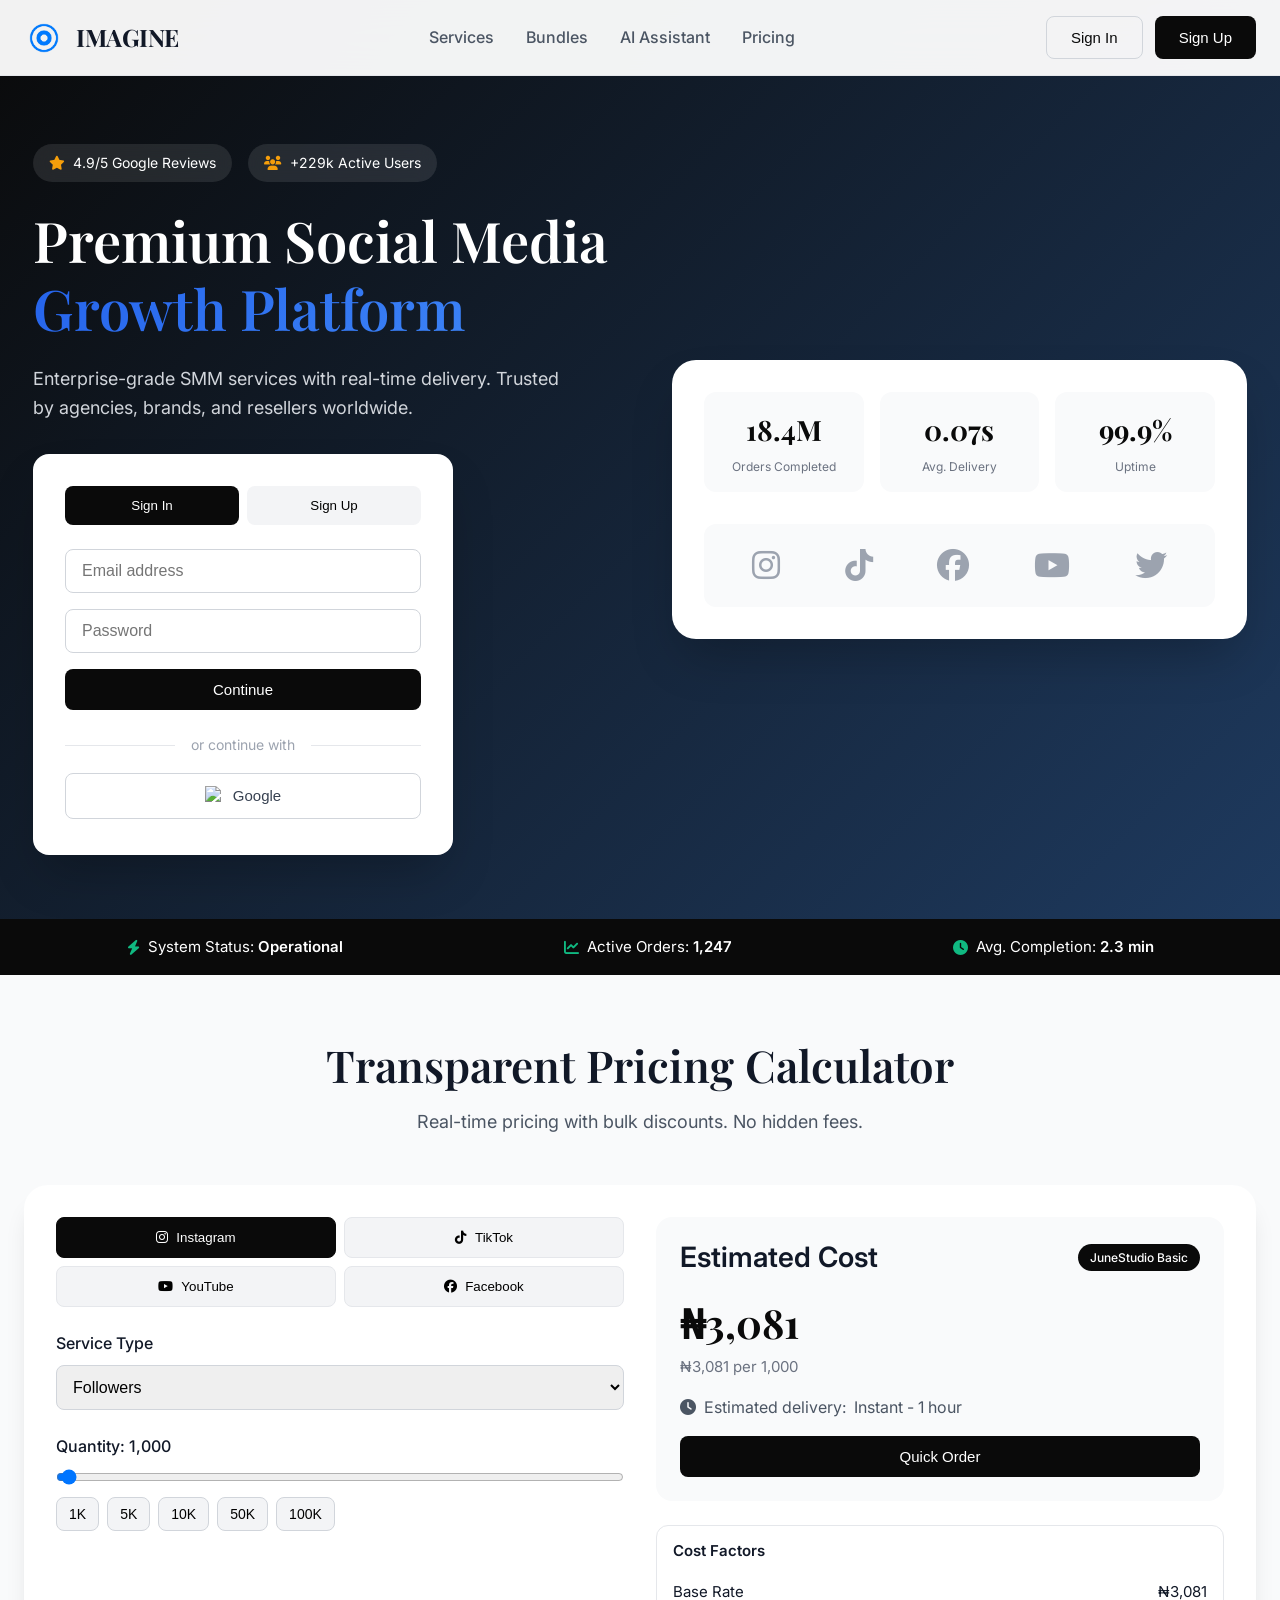
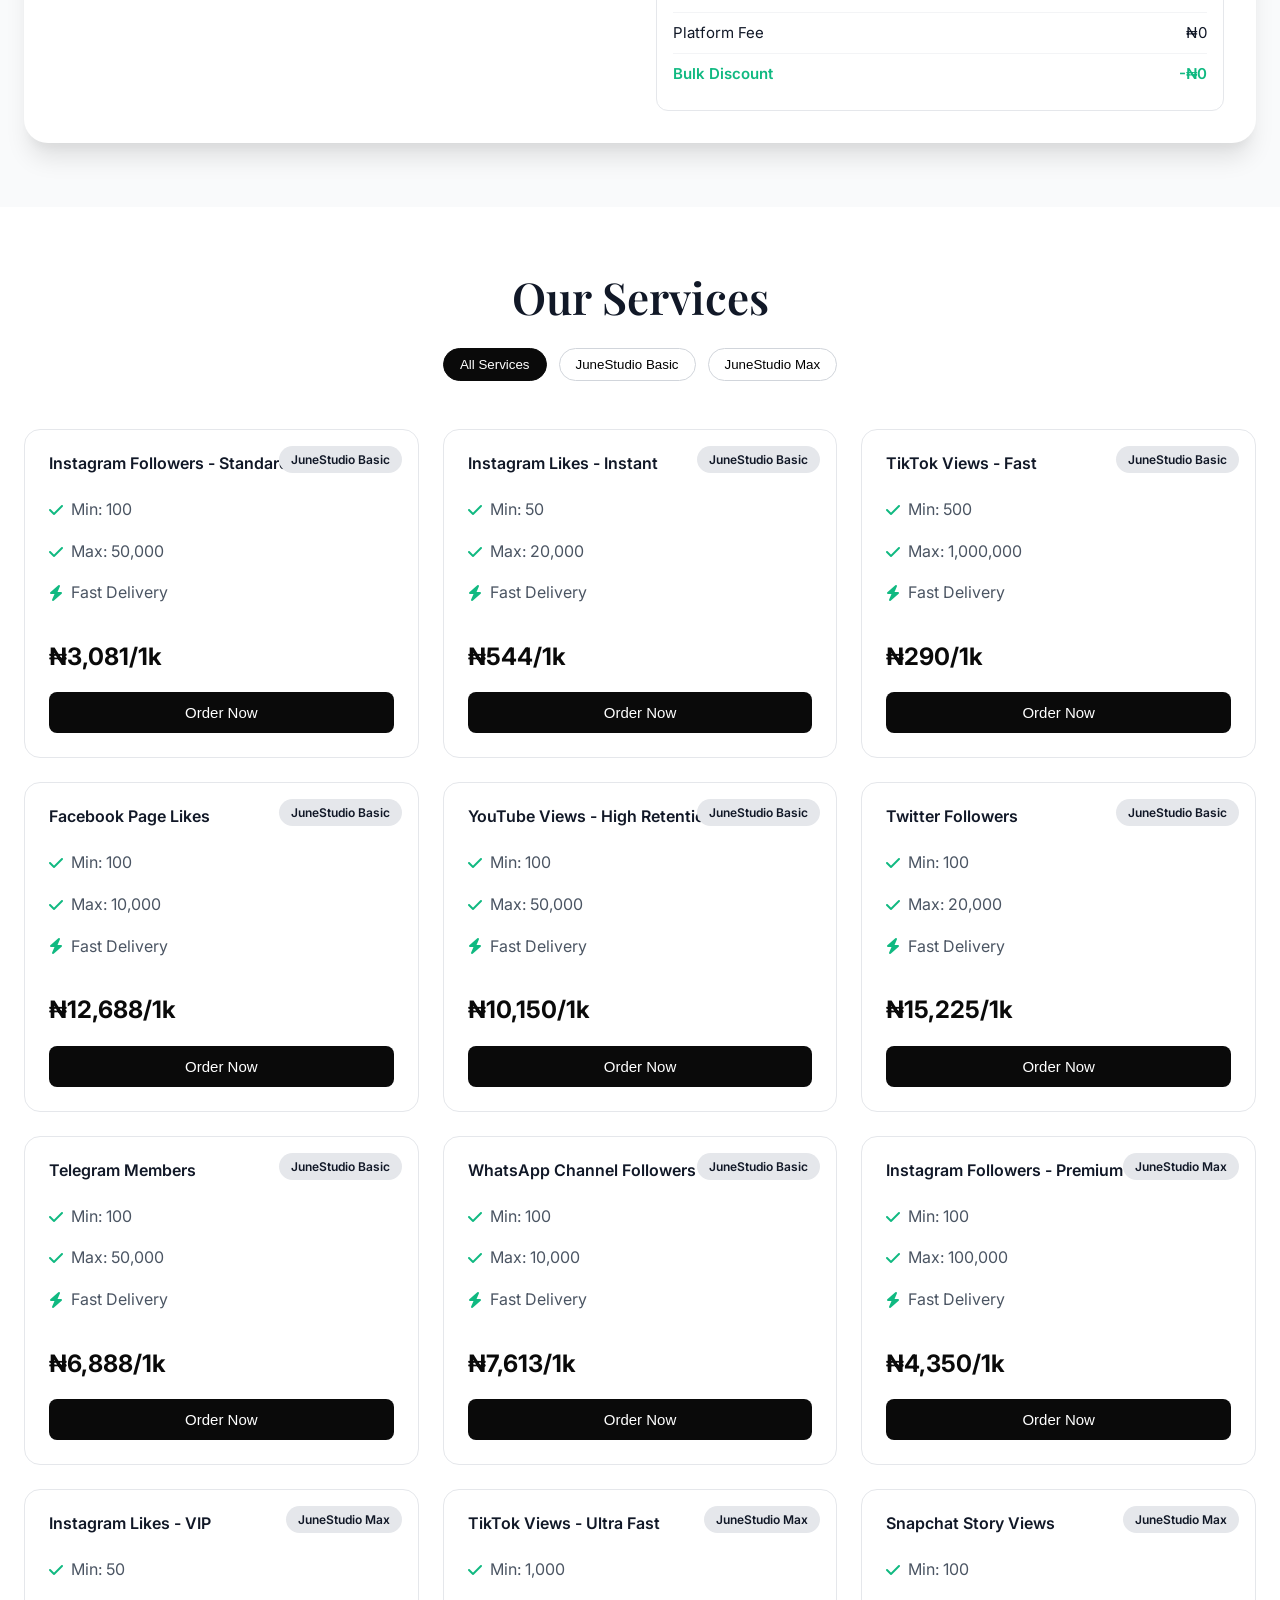
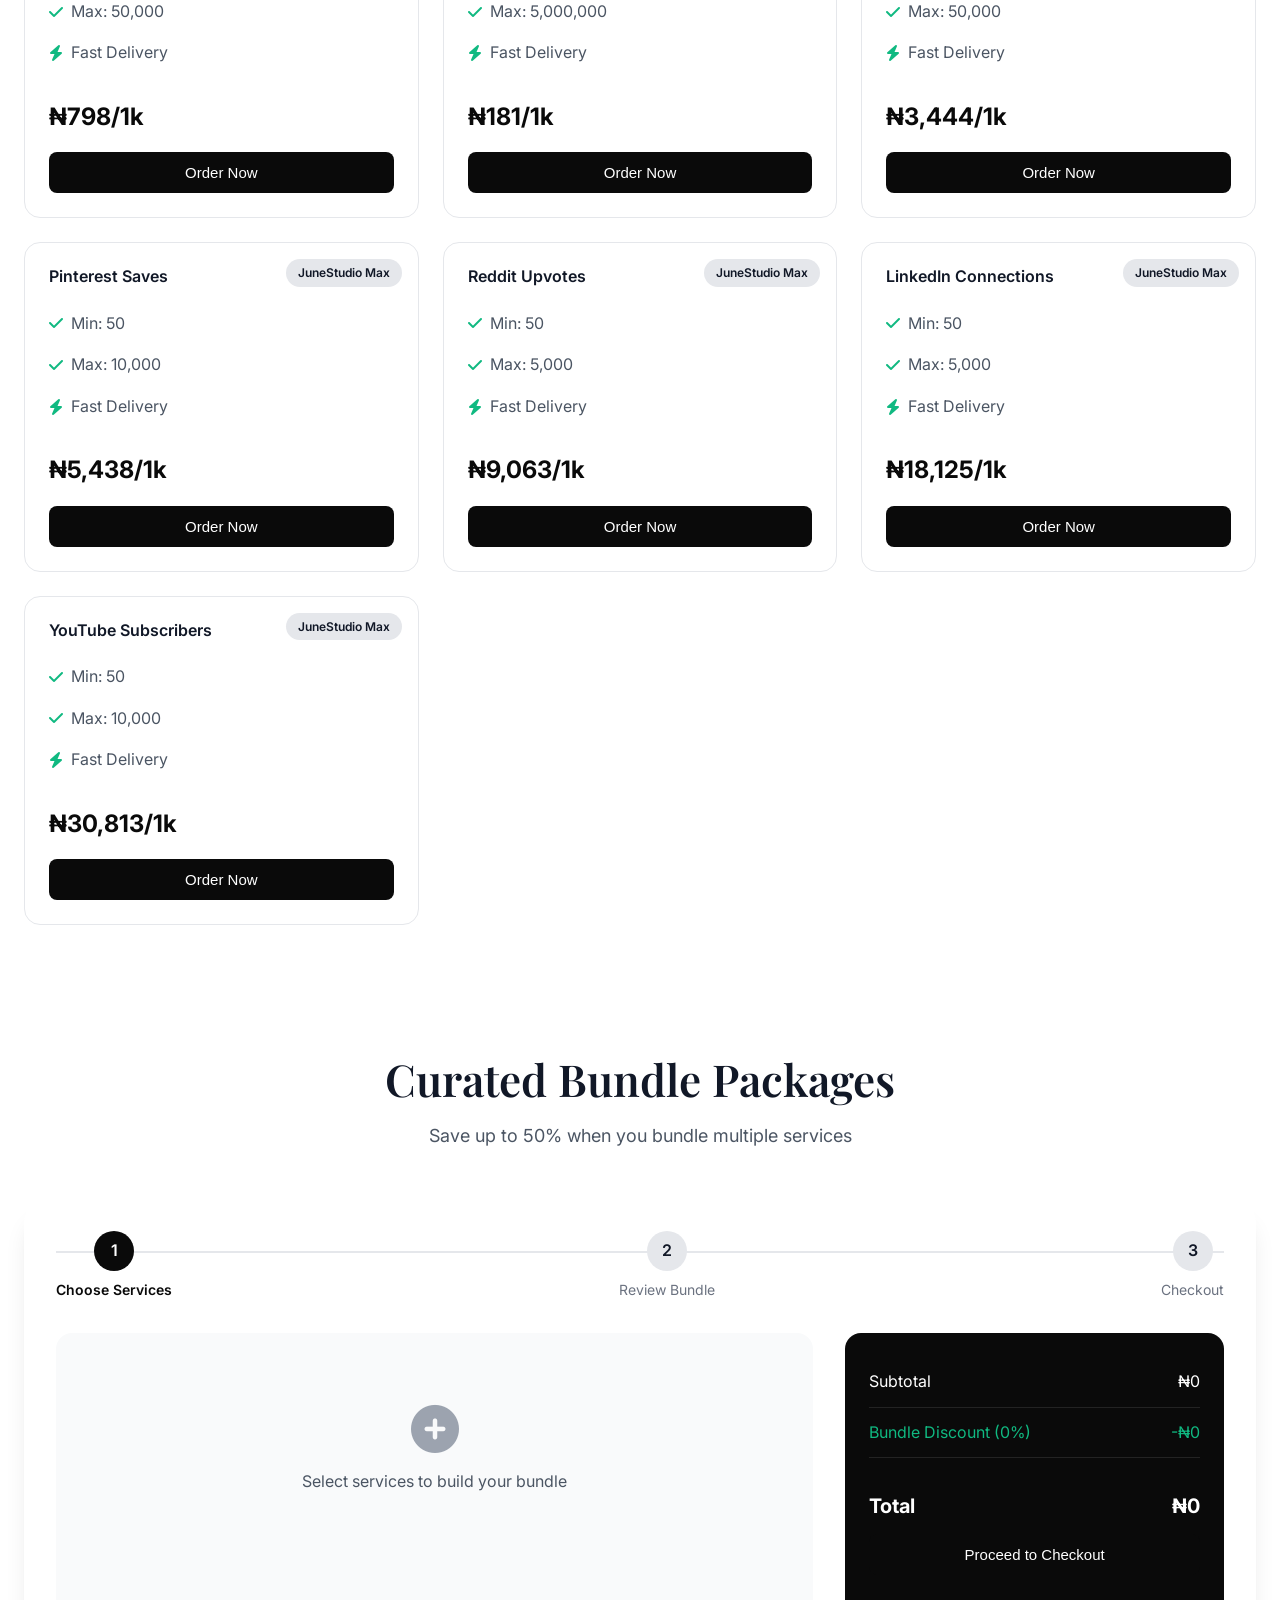
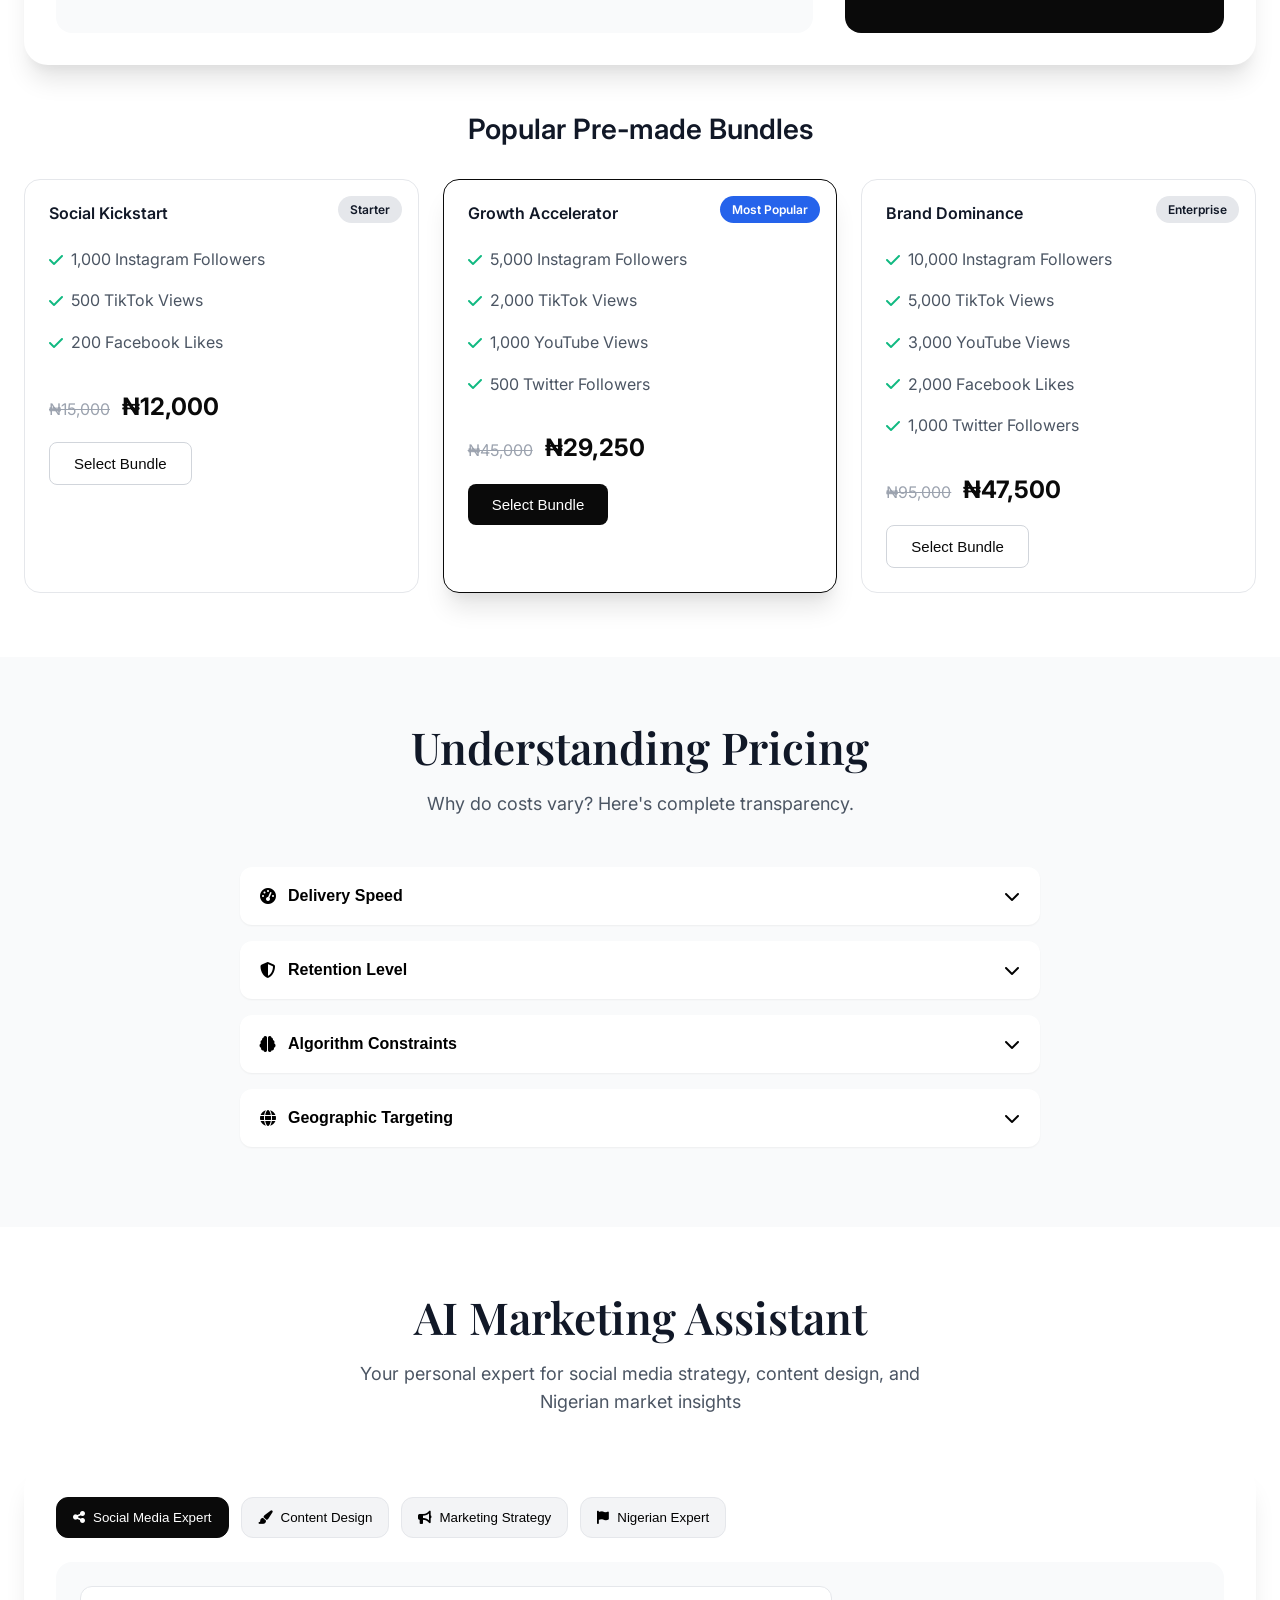
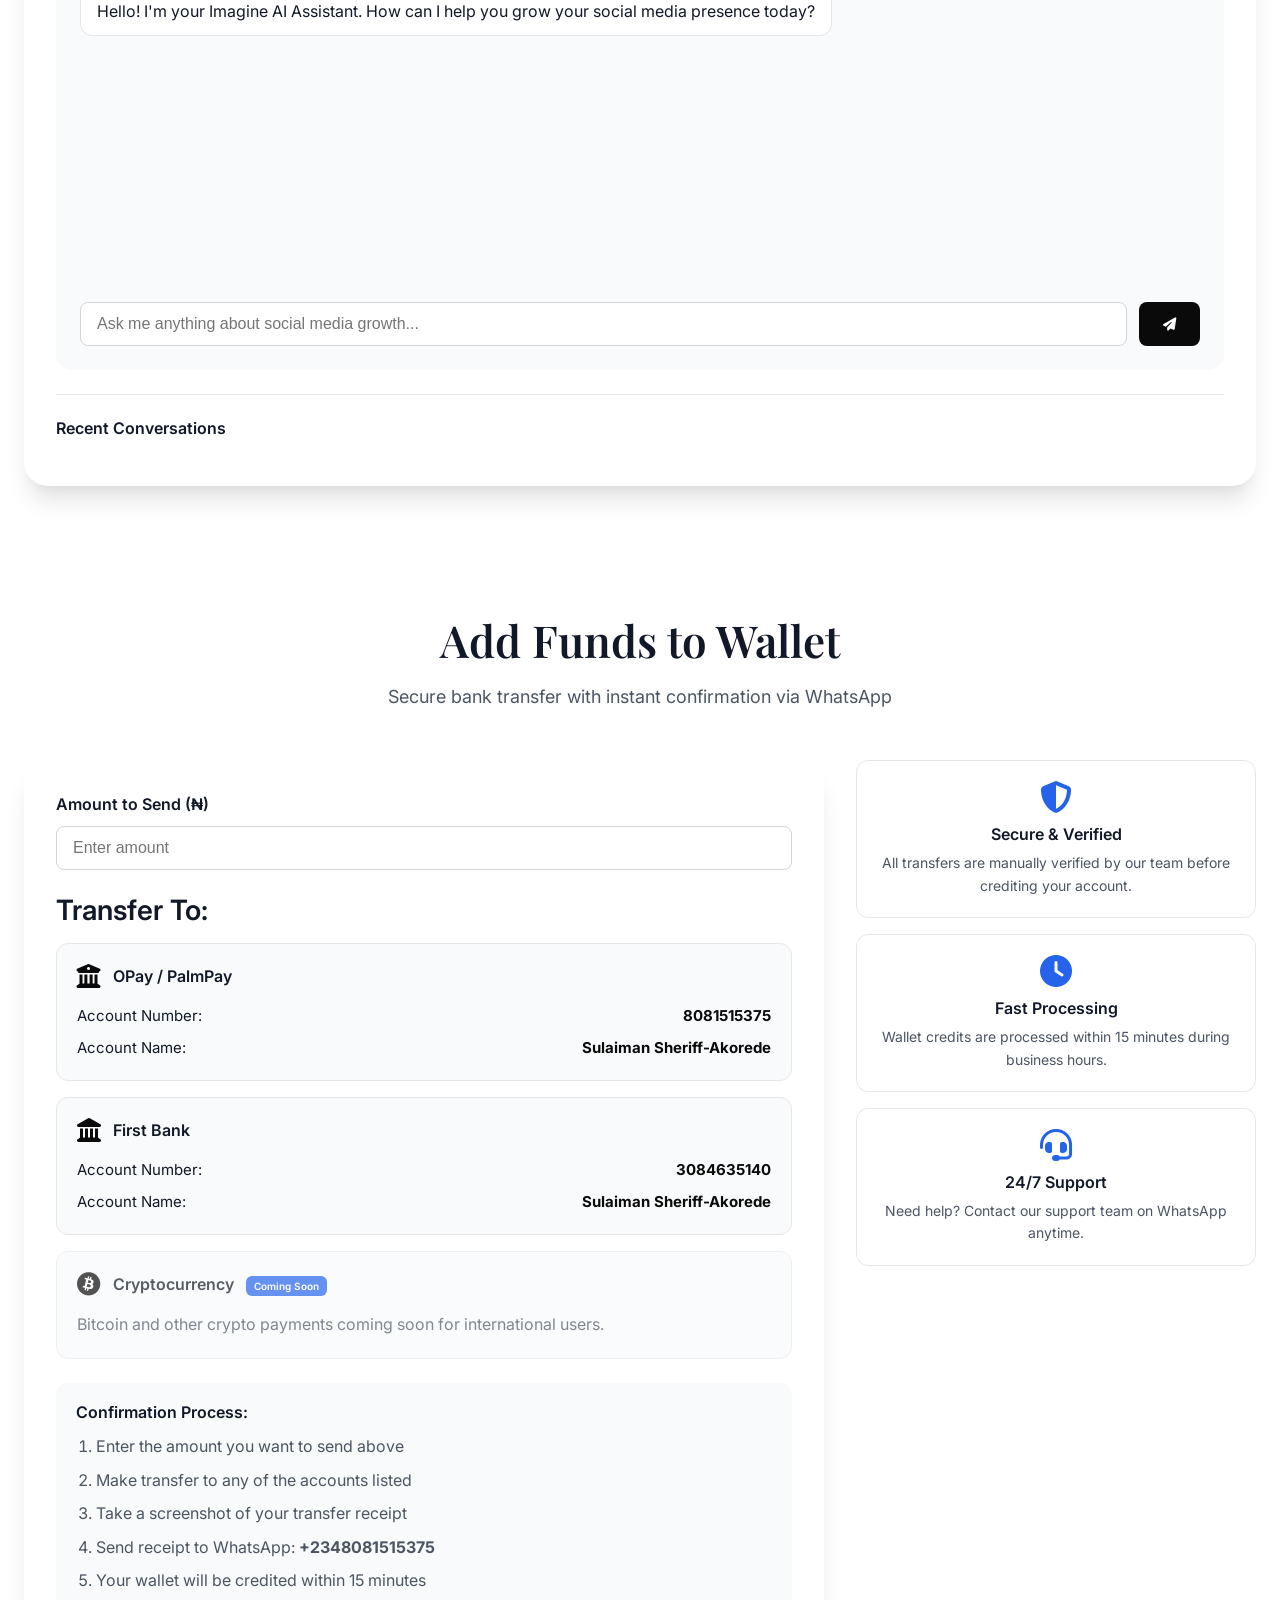
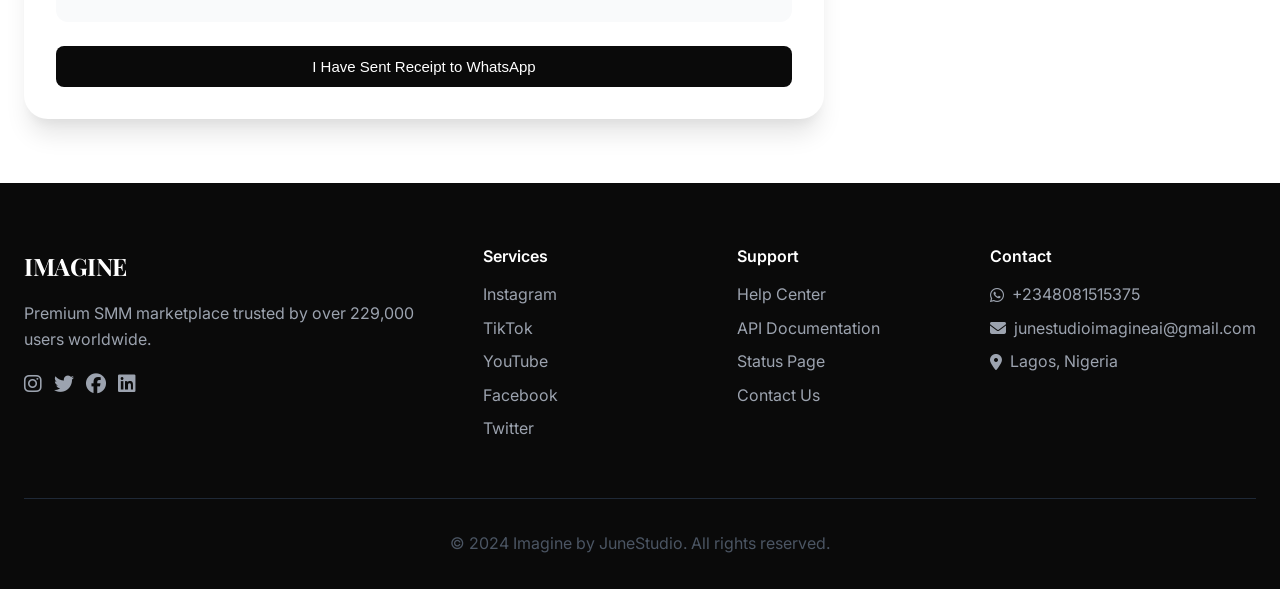
==== commit 6e5a2137: "Complete redesign: Premium enterprise UI, dual API (JAP+MTP), JuneStudio Basic/Max tiers, Naira pric" ====
--- a/index.html
+++ b/index.html
@@ -2,461 +2,559 @@
 <html lang="en">
 <head>
     <meta charset="UTF-8">
-    <meta name="viewport" content="width=device-width, initial-scale=1.0">
-    <title>Imagine | Premium SMM & Digital Services Marketplace</title>
+    <meta name="viewport" content="width=device-width, initial-scale=1.0, maximum-scale=1.0, user-scalable=no">
+    <title>Imagine | Premium SMM Marketplace</title>
     <link rel="stylesheet" href="style.css">
-    <link href="https://fonts.googleapis.com/css2?family=Inter:wght@300;400;500;600;700;800&display=swap" rel="stylesheet">
+    <link href="https://fonts.googleapis.com/css2?family=Inter:wght@300;400;500;600;700&family=Playfair+Display:wght@600;700&display=swap" rel="stylesheet">
     <link rel="stylesheet" href="https://cdnjs.cloudflare.com/ajax/libs/font-awesome/6.4.0/css/all.min.css">
+    <script src="https://accounts.google.com/gsi/client" async defer></script>
 </head>
 <body>
     <!-- Navigation -->
-    <nav class="navbar" id="navbar">
+    <nav class="navbar">
         <div class="nav-container">
-            <div class="nav-logo">
-                <img src="logo.png" alt="Imagine Logo" onerror="this.style.display='none'">
+            <div class="logo">
+                <img src="logo.png" alt="Imagine" onerror="this.style.display='none'">
                 <span class="logo-text">IMAGINE</span>
             </div>
-            <div class="nav-links" id="navLinks">
-                <a href="#home" class="nav-link active">Home</a>
-                <a href="#services" class="nav-link">Services</a>
-                <a href="#bundles" class="nav-link">Bundles</a>
-                <a href="#digital" class="nav-link">Digital Studio</a>
-                <a href="#ai-assistant" class="nav-link">AI Assistant</a>
-                <a href="#contact" class="nav-link">Contact</a>
-            </div>
-            <div class="nav-actions">
-                <div id="authButtons">
-                    <button class="btn btn-outline" onclick="showLogin()">Log In</button>
-                    <button class="btn btn-primary" onclick="showSignup()">Sign Up</button>
-                </div>
-                <div id="userMenu" style="display: none;">
-                    <span class="user-balance" id="userBalanceDisplay">₦0.00</span>
-                    <div class="dropdown">
-                        <button class="btn-user" onclick="toggleUserDropdown()">
-                            <span id="userNameDisplay">User</span>
-                            <i class="fas fa-chevron-down"></i>
+            <div class="nav-links desktop-only">
+                <a href="#services">Services</a>
+                <a href="#bundles">Bundles</a>
+                <a href="#ai-assistant">AI Assistant</a>
+                <a href="#pricing">Pricing</a>
+            </div>
+            <div class="auth-buttons desktop-only">
+                <button id="loginBtn" class="btn-outline">Sign In</button>
+                <button id="signupBtn" class="btn-primary">Sign Up</button>
+            </div>
+            <button class="mobile-menu-btn" id="mobileMenuBtn">
+                <i class="fas fa-bars"></i>
+            </button>
+        </div>
+    </nav>
+
+    <!-- Mobile Bottom Navigation -->
+    <div class="mobile-bottom-nav mobile-only">
+        <a href="#services" class="nav-item active">
+            <i class="fas fa-th-large"></i>
+            <span>Services</span>
+        </a>
+        <a href="#bundles" class="nav-item">
+            <i class="fas fa-box-open"></i>
+            <span>Bundles</span>
+        </a>
+        <a href="#ai-assistant" class="nav-item">
+            <i class="fas fa-robot"></i>
+            <span>AI</span>
+        </a>
+        <a href="#" class="nav-item" id="mobileAuthBtn">
+            <i class="fas fa-user"></i>
+            <span>Account</span>
+        </a>
+    </div>
+
+    <!-- Hero Section -->
+    <section class="hero">
+        <div class="hero-grid">
+            <div class="hero-content">
+                <div class="trust-badges">
+                    <span class="badge"><i class="fas fa-star"></i> 4.9/5 Google Reviews</span>
+                    <span class="badge"><i class="fas fa-users"></i> +229k Active Users</span>
+                </div>
+                <h1 class="hero-title">
+                    Premium Social Media<br>
+                    <span class="gradient-text">Growth Platform</span>
+                </h1>
+                <p class="hero-subtitle">
+                    Enterprise-grade SMM services with real-time delivery. 
+                    Trusted by agencies, brands, and resellers worldwide.
+                </p>
+                
+                <!-- Quick Auth Form -->
+                <div class="hero-auth">
+                    <div class="auth-tabs">
+                        <button class="tab-btn active" data-tab="signin">Sign In</button>
+                        <button class="tab-btn" data-tab="signup">Sign Up</button>
+                    </div>
+                    
+                    <form id="heroAuthForm" class="auth-form">
+                        <div class="form-group">
+                            <input type="email" id="heroEmail" placeholder="Email address" required>
+                        </div>
+                        <div class="form-group" id="passwordGroup">
+                            <input type="password" id="heroPassword" placeholder="Password" required>
+                        </div>
+                        <button type="submit" class="btn-primary full-width">Continue</button>
+                    </form>
+                    
+                    <div class="oauth-section">
+                        <div class="divider"><span>or continue with</span></div>
+                        <button class="btn-oauth" id="googleOAuthBtn">
+                            <img src="https://www.gstatic.com/firebasejs/ui/2.0.0/images/auth/google.svg" alt="Google">
+                            Google
                         </button>
-                        <div class="dropdown-menu" id="userDropdown">
-                            <a href="#" onclick="showDashboard()"><i class="fas fa-th-large"></i> Dashboard</a>
-                            <a href="#" onclick="showAddFunds()"><i class="fas fa-wallet"></i> Add Funds</a>
-                            <a href="#" onclick="showOrders()"><i class="fas fa-shopping-bag"></i> Orders</a>
-                            <a href="#" onclick="logout()"><i class="fas fa-sign-out-alt"></i> Logout</a>
-                        </div>
-                    </div>
-                </div>
-                <button class="mobile-menu-btn" onclick="toggleMobileMenu()">
-                    <i class="fas fa-bars"></i>
-                </button>
-            </div>
-        </div>
-    </nav>
-
-    <!-- Hero Section -->
-    <section id="home" class="hero">
-        <div class="hero-bg-overlay"></div>
-        <div class="hero-particles" id="heroParticles"></div>
-        <div class="container hero-content">
-            <div class="hero-badge animate-fade-in">
+                    </div>
+                </div>
+            </div>
+            
+            <div class="hero-visual">
+                <div class="architectural-frame">
+                    <div class="frame-content">
+                        <div class="live-metrics">
+                            <div class="metric-card">
+                                <div class="metric-value">18.4M</div>
+                                <div class="metric-label">Orders Completed</div>
+                            </div>
+                            <div class="metric-card">
+                                <div class="metric-value">0.07s</div>
+                                <div class="metric-label">Avg. Delivery</div>
+                            </div>
+                            <div class="metric-card">
+                                <div class="metric-value">99.9%</div>
+                                <div class="metric-label">Uptime</div>
+                            </div>
+                        </div>
+                        <div class="platform-showcase">
+                            <div class="platform-icon"><i class="fab fa-instagram"></i></div>
+                            <div class="platform-icon"><i class="fab fa-tiktok"></i></div>
+                            <div class="platform-icon"><i class="fab fa-facebook"></i></div>
+                            <div class="platform-icon"><i class="fab fa-youtube"></i></div>
+                            <div class="platform-icon"><i class="fab fa-twitter"></i></div>
+                        </div>
+                    </div>
+                </div>
+            </div>
+        </div>
+    </section>
+
+    <!-- Live Telemetry Bar -->
+    <div class="telemetry-bar">
+        <div class="telemetry-container">
+            <div class="telemetry-item">
                 <i class="fas fa-bolt"></i>
-                <span>Powered by JuneStudio Basic & Max Engines</span>
-            </div>
-            <h1 class="hero-title animate-slide-up">
-                Dominate Social Media with<br>
-                <span class="gradient-text">Intelligent Automation</span>
-            </h1>
-            <p class="hero-subtitle animate-slide-up delay-1">
-                The ultimate marketplace for premium SMM services and digital solutions. 
-                Connect to two powerful engines delivering unmatched speed, quality, and pricing.
-            </p>
-            <div class="hero-cta animate-slide-up delay-2">
-                <button class="btn btn-hero-primary" onclick="scrollToSection('services')">
-                    Explore Services <i class="fas fa-arrow-right"></i>
-                </button>
-                <button class="btn btn-hero-secondary" onclick="scrollToSection('bundles')">
-                    View Bundles <i class="fas fa-gift"></i>
-                </button>
-            </div>
-            <div class="hero-stats animate-fade-in delay-3">
-                <div class="stat-item">
-                    <div class="stat-number">2M+</div>
-                    <div class="stat-label">Orders Completed</div>
-                </div>
-                <div class="stat-item">
-                    <div class="stat-number">99.9%</div>
-                    <div class="stat-label">Uptime</div>
-                </div>
-                <div class="stat-item">
-                    <div class="stat-number">24/7</div>
-                    <div class="stat-label">AI Support</div>
-                </div>
-                <div class="stat-item">
-                    <div class="stat-number">150+</div>
-                    <div class="stat-label">Services</div>
-                </div>
-            </div>
-        </div>
-        <div class="hero-scroll-indicator">
-            <div class="scroll-mouse">
-                <div class="scroll-wheel"></div>
-            </div>
-            <span>Scroll to explore</span>
+                <span>System Status: <strong>Operational</strong></span>
+            </div>
+            <div class="telemetry-item">
+                <i class="fas fa-chart-line"></i>
+                <span>Active Orders: <strong id="activeOrders">1,247</strong></span>
+            </div>
+            <div class="telemetry-item">
+                <i class="fas fa-clock"></i>
+                <span>Avg. Completion: <strong>2.3 min</strong></span>
+            </div>
+        </div>
+    </div>
+
+    <!-- Dynamic Price Calculator -->
+    <section class="calculator-section" id="pricing">
+        <div class="section-container">
+            <div class="section-header">
+                <h2>Transparent Pricing Calculator</h2>
+                <p>Real-time pricing with bulk discounts. No hidden fees.</p>
+            </div>
+            
+            <div class="calculator-grid">
+                <div class="calculator-controls">
+                    <div class="platform-tabs">
+                        <button class="platform-tab active" data-platform="instagram">
+                            <i class="fab fa-instagram"></i> Instagram
+                        </button>
+                        <button class="platform-tab" data-platform="tiktok">
+                            <i class="fab fa-tiktok"></i> TikTok
+                        </button>
+                        <button class="platform-tab" data-platform="youtube">
+                            <i class="fab fa-youtube"></i> YouTube
+                        </button>
+                        <button class="platform-tab" data-platform="facebook">
+                            <i class="fab fa-facebook"></i> Facebook
+                        </button>
+                    </div>
+                    
+                    <div class="service-type-selector">
+                        <label>Service Type</label>
+                        <select id="serviceType">
+                            <option value="followers">Followers</option>
+                            <option value="likes">Likes</option>
+                            <option value="views">Views</option>
+                            <option value="comments">Comments</option>
+                        </select>
+                    </div>
+                    
+                    <div class="quantity-slider">
+                        <label>Quantity: <span id="quantityValue">1,000</span></label>
+                        <input type="range" id="quantityRange" min="100" max="100000" step="100" value="1000">
+                        <div class="quantity-presets">
+                            <button data-qty="1000">1K</button>
+                            <button data-qty="5000">5K</button>
+                            <button data-qty="10000">10K</button>
+                            <button data-qty="50000">50K</button>
+                            <button data-qty="100000">100K</button>
+                        </div>
+                    </div>
+                </div>
+                
+                <div class="calculator-results">
+                    <div class="result-card">
+                        <div class="result-header">
+                            <h3>Estimated Cost</h3>
+                            <span class="tier-badge" id="serviceTier">JuneStudio Basic</span>
+                        </div>
+                        <div class="price-display">
+                            <div class="main-price">₦<span id="totalPrice">0</span></div>
+                            <div class="unit-price">₦<span id="unitPrice">0</span> per 1,000</div>
+                        </div>
+                        <div class="savings-highlight" id="savingsHighlight" style="display: none;">
+                            <i class="fas fa-tag"></i> You're saving ₦<span id="savingsAmount">0</span>
+                        </div>
+                        <div class="delivery-estimate">
+                            <i class="fas fa-clock"></i> Estimated delivery: <span id="deliveryTime">Instant - 1 hour</span>
+                        </div>
+                        <button class="btn-primary full-width" id="quickOrderBtn">Quick Order</button>
+                    </div>
+                    
+                    <div class="cost-breakdown">
+                        <h4>Cost Factors</h4>
+                        <div class="breakdown-item">
+                            <span>Base Rate</span>
+                            <span>₦<span id="baseRate">0</span></span>
+                        </div>
+                        <div class="breakdown-item">
+                            <span>Platform Fee</span>
+                            <span>₦<span id="platformFee">0</span></span>
+                        </div>
+                        <div class="breakdown-item highlight">
+                            <span>Bulk Discount</span>
+                            <span>-₦<span id="bulkDiscount">0</span></span>
+                        </div>
+                    </div>
+                </div>
+            </div>
         </div>
     </section>
 
-    <!-- Features Strip -->
-    <section class="features-strip">
-        <div class="container">
-            <div class="features-grid">
-                <div class="feature-card-mini">
-                    <i class="fas fa-rocket"></i>
-                    <div>
-                        <h4>Instant Delivery</h4>
-                        <p>Automated processing 24/7</p>
-                    </div>
-                </div>
-                <div class="feature-card-mini">
-                    <i class="fas fa-shield-alt"></i>
-                    <div>
-                        <h4>Secure Payments</h4>
-                        <p>Bank-grade encryption</p>
-                    </div>
-                </div>
-                <div class="feature-card-mini">
-                    <i class="fas fa-headset"></i>
-                    <div>
-                        <h4>Expert Support</h4>
-                        <p>WhatsApp + AI Assistant</p>
-                    </div>
-                </div>
-                <div class="feature-card-mini">
-                    <i class="fas fa-chart-line"></i>
-                    <div>
-                        <h4>Best Prices</h4>
-                        <p>Direct API integration</p>
-                    </div>
-                </div>
+    <!-- Services Section -->
+    <section class="services-section" id="services">
+        <div class="section-container">
+            <div class="section-header">
+                <h2>Our Services</h2>
+                <div class="service-filters">
+                    <button class="filter-btn active" data-filter="all">All Services</button>
+                    <button class="filter-btn" data-filter="basic">JuneStudio Basic</button>
+                    <button class="filter-btn" data-filter="max">JuneStudio Max</button>
+                </div>
+            </div>
+            
+            <div class="services-grid" id="servicesGrid">
+                <!-- Services will be dynamically loaded -->
             </div>
         </div>
     </section>
 
-    <!-- Services Section -->
-    <section id="services" class="services-section">
-        <div class="container">
+    <!-- Bundles Section -->
+    <section class="bundles-section" id="bundles">
+        <div class="section-container">
             <div class="section-header">
-                <div class="section-badge">Our Services</div>
-                <h2 class="section-title">Choose Your Power Engine</h2>
-                <p class="section-subtitle">Select between our Standard (Basic) or Premium (Max) service tiers</p>
-                
-                <div class="service-toggle">
-                    <button class="toggle-btn active" data-tier="basic" onclick="filterServices('basic')">
-                        <span class="toggle-icon"><i class="fas fa-star"></i></span>
-                        <span class="toggle-text">
-                            <strong>JuneStudio Basic</strong>
-                            <small>Standard Quality & Pricing</small>
-                        </span>
-                    </button>
-                    <button class="toggle-btn" data-tier="max" onclick="filterServices('max')">
-                        <span class="toggle-icon"><i class="fas fa-crown"></i></span>
-                        <span class="toggle-text">
-                            <strong>JuneStudio Max</strong>
-                            <small>Premium Quality & Priority</small>
-                        </span>
-                    </button>
-                </div>
-            </div>
-
-            <div class="category-tabs">
-                <button class="category-tab active" data-category="all" onclick="filterCategory('all')">All</button>
-                <button class="category-tab" data-category="instagram" onclick="filterCategory('instagram')">Instagram</button>
-                <button class="category-tab" data-category="tiktok" onclick="filterCategory('tiktok')">TikTok</button>
-                <button class="category-tab" data-category="facebook" onclick="filterCategory('facebook')">Facebook</button>
-                <button class="category-tab" data-category="twitter" onclick="filterCategory('twitter')">Twitter/X</button>
-                <button class="category-tab" data-category="youtube" onclick="filterCategory('youtube')">YouTube</button>
-                <button class="category-tab" data-category="telegram" onclick="filterCategory('telegram')">Telegram</button>
-                <button class="category-tab" data-category="whatsapp" onclick="filterCategory('whatsapp')">WhatsApp</button>
-                <button class="category-tab" data-category="other" onclick="filterCategory('other')">More</button>
-            </div>
-
-            <div class="services-grid" id="servicesGrid">
-                <!-- Services loaded dynamically -->
-            </div>
-            
-            <div id="loginPrompt" class="login-prompt" style="display: none;">
-                <div class="prompt-content">
-                    <i class="fas fa-lock"></i>
-                    <h3>Create an account to order</h3>
-                    <p>Join thousands of satisfied customers growing their social presence</p>
-                    <button class="btn btn-primary" onclick="showSignup()">Sign Up Now</button>
-                </div>
-            </div>
-        </div>
-    </section>
-
-    <!-- Bundles Section -->
-    <section id="bundles" class="bundles-section">
-        <div class="container">
-            <div class="section-header">
-                <div class="section-badge">Save More</div>
-                <h2 class="section-title">Bundle & Save Big</h2>
-                <p class="section-subtitle">Mix services from both engines and get automatic discounts</p>
-            </div>
-
-            <div class="bundle-calculator">
-                <div class="bundle-info">
-                    <div class="discount-tier active">
-                        <div class="tier-icon"><i class="fas fa-percentage"></i></div>
-                        <div class="tier-value">20% OFF</div>
-                        <div class="tier-desc">3-4 Services</div>
-                    </div>
-                    <div class="discount-tier">
-                        <div class="tier-icon"><i class="fas fa-gift"></i></div>
-                        <div class="tier-value">35% OFF</div>
-                        <div class="tier-desc">5-6 Services</div>
-                    </div>
-                    <div class="discount-tier">
-                        <div class="tier-icon"><i class="fas fa-trophy"></i></div>
-                        <div class="tier-value">50% OFF</div>
-                        <div class="tier-desc">7+ Services</div>
-                    </div>
-                </div>
-
-                <div class="bundle-builder">
-                    <h3><i class="fas fa-cart-plus"></i> Build Your Bundle</h3>
+                <h2>Curated Bundle Packages</h2>
+                <p>Save up to 50% when you bundle multiple services</p>
+            </div>
+            
+            <div class="bundle-builder">
+                <div class="builder-steps">
+                    <div class="step active">
+                        <div class="step-number">1</div>
+                        <div class="step-label">Choose Services</div>
+                    </div>
+                    <div class="step">
+                        <div class="step-number">2</div>
+                        <div class="step-label">Review Bundle</div>
+                    </div>
+                    <div class="step">
+                        <div class="step-number">3</div>
+                        <div class="step-label">Checkout</div>
+                    </div>
+                </div>
+                
+                <div class="bundle-selection">
                     <div class="selected-services" id="selectedServices">
-                        <p class="empty-state">Click "Add to Bundle" on any service to start building</p>
-                    </div>
+                        <div class="empty-state">
+                            <i class="fas fa-plus-circle"></i>
+                            <p>Select services to build your bundle</p>
+                        </div>
+                    </div>
+                    
                     <div class="bundle-summary">
                         <div class="summary-row">
-                            <span>Subtotal:</span>
-                            <span id="bundleSubtotal">₦0</span>
+                            <span>Subtotal</span>
+                            <span>₦<span id="bundleSubtotal">0</span></span>
                         </div>
                         <div class="summary-row discount">
-                            <span>Discount:</span>
-                            <span id="bundleDiscount">-₦0</span>
+                            <span>Bundle Discount (<span id="discountPercent">0</span>%)</span>
+                            <span>-₦<span id="discountAmount">0</span></span>
                         </div>
                         <div class="summary-row total">
-                            <span>Total:</span>
-                            <span id="bundleTotal">₦0</span>
-                        </div>
-                    </div>
-                    <button class="btn btn-primary btn-block" onclick="checkoutBundle()" id="checkoutBundleBtn" disabled>
-                        Proceed to Checkout
-                    </button>
-                </div>
-            </div>
-
+                            <span>Total</span>
+                            <span>₦<span id="bundleTotal">0</span></span>
+                        </div>
+                        <button class="btn-primary full-width" id="checkoutBundleBtn" disabled>Proceed to Checkout</button>
+                    </div>
+                </div>
+            </div>
+            
             <div class="premade-bundles">
-                <h3>Quick Start Packages</h3>
-                <div class="packages-grid">
-                    <div class="package-card">
-                        <div class="package-badge">Popular</div>
-                        <h4>Starter Pack</h4>
-                        <div class="package-price">₦15,000</div>
-                        <ul class="package-features">
-                            <li><i class="fas fa-check"></i> 1000 Instagram Followers</li>
+                <h3>Popular Pre-made Bundles</h3>
+                <div class="bundles-grid">
+                    <div class="bundle-card">
+                        <div class="bundle-badge">Starter</div>
+                        <h4>Social Kickstart</h4>
+                        <ul>
+                            <li><i class="fas fa-check"></i> 1,000 Instagram Followers</li>
                             <li><i class="fas fa-check"></i> 500 TikTok Views</li>
-                            <li><i class="fas fa-check"></i> 100 Facebook Likes</li>
+                            <li><i class="fas fa-check"></i> 200 Facebook Likes</li>
                         </ul>
-                        <button class="btn btn-outline btn-block" onclick="loadPackage('starter')">Select Package</button>
-                    </div>
-                    <div class="package-card featured">
-                        <div class="package-badge best">Best Value</div>
-                        <h4>Growth Pack</h4>
-                        <div class="package-price">₦35,000</div>
-                        <ul class="package-features">
-                            <li><i class="fas fa-check"></i> 5000 Instagram Followers</li>
-                            <li><i class="fas fa-check"></i> 10000 TikTok Views</li>
-                            <li><i class="fas fa-check"></i> 500 Facebook Likes</li>
-                            <li><i class="fas fa-check"></i> 200 Twitter Followers</li>
+                        <div class="bundle-price">
+                            <span class="original">₦15,000</span>
+                            <span class="discounted">₦12,000</span>
+                        </div>
+                        <button class="btn-outline">Select Bundle</button>
+                    </div>
+                    
+                    <div class="bundle-card featured">
+                        <div class="bundle-badge popular">Most Popular</div>
+                        <h4>Growth Accelerator</h4>
+                        <ul>
+                            <li><i class="fas fa-check"></i> 5,000 Instagram Followers</li>
+                            <li><i class="fas fa-check"></i> 2,000 TikTok Views</li>
+                            <li><i class="fas fa-check"></i> 1,000 YouTube Views</li>
+                            <li><i class="fas fa-check"></i> 500 Twitter Followers</li>
                         </ul>
-                        <button class="btn btn-primary btn-block" onclick="loadPackage('growth')">Select Package</button>
-                    </div>
-                    <div class="package-card">
-                        <div class="package-badge">Enterprise</div>
-                        <h4>Enterprise Pack</h4>
-                        <div class="package-price">₦75,000</div>
-                        <ul class="package-features">
-                            <li><i class="fas fa-check"></i> 10000 Instagram Followers</li>
-                            <li><i class="fas fa-check"></i> 50000 TikTok Views</li>
-                            <li><i class="fas fa-check"></i> 2000 Facebook Likes</li>
-                            <li><i class="fas fa-check"></i> 1000 Twitter Followers</li>
-                            <li><i class="fas fa-check"></i> 500 YouTube Subscribers</li>
+                        <div class="bundle-price">
+                            <span class="original">₦45,000</span>
+                            <span class="discounted">₦29,250</span>
+                        </div>
+                        <button class="btn-primary">Select Bundle</button>
+                    </div>
+                    
+                    <div class="bundle-card">
+                        <div class="bundle-badge">Enterprise</div>
+                        <h4>Brand Dominance</h4>
+                        <ul>
+                            <li><i class="fas fa-check"></i> 10,000 Instagram Followers</li>
+                            <li><i class="fas fa-check"></i> 5,000 TikTok Views</li>
+                            <li><i class="fas fa-check"></i> 3,000 YouTube Views</li>
+                            <li><i class="fas fa-check"></i> 2,000 Facebook Likes</li>
+                            <li><i class="fas fa-check"></i> 1,000 Twitter Followers</li>
                         </ul>
-                        <button class="btn btn-outline btn-block" onclick="loadPackage('enterprise')">Select Package</button>
+                        <div class="bundle-price">
+                            <span class="original">₦95,000</span>
+                            <span class="discounted">₦47,500</span>
+                        </div>
+                        <button class="btn-outline">Select Bundle</button>
                     </div>
                 </div>
             </div>
         </div>
     </section>
 
-    <!-- Digital Studio Section -->
-    <section id="digital" class="digital-section">
-        <div class="container">
+    <!-- Cost Factor Transparency -->
+    <section class="transparency-section">
+        <div class="section-container">
             <div class="section-header">
-                <div class="section-badge">Creative Services</div>
-                <h2 class="section-title">JuneStudio Digital</h2>
-                <p class="section-subtitle">Professional content design, marketing strategy & brand development</p>
-            </div>
-
-            <div class="digital-services-grid">
-                <div class="digital-card">
-                    <div class="digital-icon"><i class="fas fa-paint-brush"></i></div>
-                    <h3>Content Design</h3>
-                    <p>Custom graphics, logos, banners, and visual content that captures your brand essence.</p>
-                    <div class="digital-price">From ₦5,000</div>
-                    <button class="btn btn-outline" onclick="orderDigital('content-design')">Order Now</button>
-                </div>
-                <div class="digital-card">
-                    <div class="digital-icon"><i class="fas fa-bullhorn"></i></div>
-                    <h3>Marketing Strategy</h3>
-                    <p>Data-driven campaigns, audience targeting, and growth strategies for maximum ROI.</p>
-                    <div class="digital-price">From ₦15,000</div>
-                    <button class="btn btn-outline" onclick="orderDigital('marketing')">Order Now</button>
-                </div>
-                <div class="digital-card">
-                    <div class="digital-icon"><i class="fas fa-mobile-alt"></i></div>
-                    <h3>Social Media Management</h3>
-                    <p>Full-service account management, content scheduling, and community engagement.</p>
-                    <div class="digital-price">From ₦25,000/month</div>
-                    <button class="btn btn-outline" onclick="orderDigital('management')">Order Now</button>
-                </div>
-                <div class="digital-card">
-                    <div class="digital-icon"><i class="fas fa-video"></i></div>
-                    <h3>Video Production</h3>
-                    <p>Professional video editing, motion graphics, and promotional content creation.</p>
-                    <div class="digital-price">From ₦20,000</div>
-                    <button class="btn btn-outline" onclick="orderDigital('video')">Order Now</button>
+                <h2>Understanding Pricing</h2>
+                <p>Why do costs vary? Here's complete transparency.</p>
+            </div>
+            
+            <div class="accordion">
+                <div class="accordion-item">
+                    <button class="accordion-header">
+                        <span><i class="fas fa-tachometer-alt"></i> Delivery Speed</span>
+                        <i class="fas fa-chevron-down"></i>
+                    </button>
+                    <div class="accordion-content">
+                        <p>Faster delivery requires more sophisticated infrastructure and priority routing through our provider network. Instant delivery services command a premium due to the real-time processing requirements.</p>
+                    </div>
+                </div>
+                
+                <div class="accordion-item">
+                    <button class="accordion-header">
+                        <span><i class="fas fa-shield-alt"></i> Retention Level</span>
+                        <i class="fas fa-chevron-down"></i>
+                    </button>
+                    <div class="accordion-content">
+                        <p>High-retention services use premium accounts with established history, ensuring longer-lasting results. Standard services may have higher drop-off rates but come at a lower cost point.</p>
+                    </div>
+                </div>
+                
+                <div class="accordion-item">
+                    <button class="accordion-header">
+                        <span><i class="fas fa-brain"></i> Algorithm Constraints</span>
+                        <i class="fas fa-chevron-down"></i>
+                    </button>
+                    <div class="accordion-content">
+                        <p>Each platform has unique algorithmic patterns. Services that mimic organic growth patterns require more sophisticated delivery methods, impacting pricing while ensuring account safety.</p>
+                    </div>
+                </div>
+                
+                <div class="accordion-item">
+                    <button class="accordion-header">
+                        <span><i class="fas fa-globe"></i> Geographic Targeting</span>
+                        <i class="fas fa-chevron-down"></i>
+                    </button>
+                    <div class="accordion-content">
+                        <p>Targeted delivery to specific countries or regions requires access to localized account networks. Global services are more affordable, while geo-targeted services command a premium for their specificity.</p>
+                    </div>
                 </div>
             </div>
         </div>
     </section>
 
     <!-- AI Assistant Section -->
-    <section id="ai-assistant" class="ai-section">
-        <div class="container">
+    <section class="ai-section" id="ai-assistant">
+        <div class="section-container">
             <div class="section-header">
-                <div class="section-badge">AI Powered</div>
-                <h2 class="section-title">Imagine AI Assistant</h2>
-                <p class="section-subtitle">Your 24/7 expert for social media, content design, marketing & Nigerian market insights</p>
-            </div>
-
+                <h2>AI Marketing Assistant</h2>
+                <p>Your personal expert for social media strategy, content design, and Nigerian market insights</p>
+            </div>
+            
             <div class="ai-interface">
                 <div class="ai-modes">
-                    <button class="mode-btn active" data-mode="social" onclick="switchAIMode('social')">
-                        <i class="fas fa-hashtag"></i>
+                    <button class="mode-btn active" data-mode="social">
+                        <i class="fas fa-share-alt"></i>
                         <span>Social Media Expert</span>
                     </button>
-                    <button class="mode-btn" data-mode="design" onclick="switchAIMode('design')">
-                        <i class="fas fa-palette"></i>
-                        <span>Content Designer</span>
-                    </button>
-                    <button class="mode-btn" data-mode="marketing" onclick="switchAIMode('marketing')">
-                        <i class="fas fa-chart-bar"></i>
-                        <span>Marketing Strategist</span>
-                    </button>
-                    <button class="mode-btn" data-mode="nigerian" onclick="switchAIMode('nigerian')">
+                    <button class="mode-btn" data-mode="content">
+                        <i class="fas fa-paint-brush"></i>
+                        <span>Content Design</span>
+                    </button>
+                    <button class="mode-btn" data-mode="marketing">
+                        <i class="fas fa-bullhorn"></i>
+                        <span>Marketing Strategy</span>
+                    </button>
+                    <button class="mode-btn" data-mode="nigerian">
                         <i class="fas fa-flag"></i>
-                        <span>Nigerian Market Expert</span>
-                    </button>
-                </div>
-
+                        <span>Nigerian Expert</span>
+                    </button>
+                </div>
+                
                 <div class="chat-container">
                     <div class="chat-messages" id="chatMessages">
-                        <div class="message ai-message">
-                            <div class="message-avatar"><i class="fas fa-robot"></i></div>
+                        <div class="message ai">
                             <div class="message-content">
-                                <p>Hello! I'm your Imagine AI Assistant. I can help you with social media strategies, content design ideas, marketing plans, or insights about the Nigerian market. What would you like to work on today?</p>
-                            </div>
-                        </div>
-                    </div>
-                    <div class="chat-input-area">
-                        <input type="text" id="chatInput" placeholder="Ask me anything..." onkeypress="handleChatKeyPress(event)">
-                        <button class="btn-send" onclick="sendMessage()"><i class="fas fa-paper-plane"></i></button>
-                    </div>
-                </div>
-
+                                Hello! I'm your Imagine AI Assistant. How can I help you grow your social media presence today?
+                            </div>
+                        </div>
+                    </div>
+                    
+                    <div class="chat-input">
+                        <input type="text" id="chatInput" placeholder="Ask me anything about social media growth...">
+                        <button id="sendChatBtn"><i class="fas fa-paper-plane"></i></button>
+                    </div>
+                </div>
+                
                 <div class="chat-history" id="chatHistory">
-                    <h4><i class="fas fa-history"></i> Recent Conversations</h4>
-                    <div id="historyList"></div>
+                    <h4>Recent Conversations</h4>
+                    <div id="historyList">
+                        <!-- History items will be loaded here -->
+                    </div>
                 </div>
             </div>
         </div>
     </section>
 
-    <!-- Contact Section -->
-    <section id="contact" class="contact-section">
-        <div class="container">
-            <div class="contact-grid">
-                <div class="contact-info">
-                    <h2>Get In Touch</h2>
-                    <p>Have questions? Need help with your order? Our team is ready to assist you.</p>
-                    
-                    <div class="contact-item">
-                        <i class="fab fa-whatsapp"></i>
-                        <div>
-                            <h4>WhatsApp Support</h4>
-                            <p>+234 808 151 5375</p>
-                            <small>Send payment receipts & get instant support</small>
-                        </div>
-                    </div>
-                    
-                    <div class="contact-item">
-                        <i class="fas fa-envelope"></i>
-                        <div>
-                            <h4>Email Support</h4>
-                            <p>junestudioimagineai@gmail.com</p>
-                            <small>Response within 24 hours</small>
-                        </div>
-                    </div>
-
+    <!-- Add Funds Section -->
+    <section class="funds-section" id="addFunds">
+        <div class="section-container">
+            <div class="section-header">
+                <h2>Add Funds to Wallet</h2>
+                <p>Secure bank transfer with instant confirmation via WhatsApp</p>
+            </div>
+            
+            <div class="funds-grid">
+                <div class="funds-form">
+                    <div class="form-group">
+                        <label>Amount to Send (₦)</label>
+                        <input type="number" id="fundAmount" placeholder="Enter amount" min="1000" step="100">
+                    </div>
+                    
                     <div class="payment-methods">
-                        <h4>Add Funds Via Bank Transfer</h4>
-                        <div class="bank-card">
-                            <div class="bank-logo">OPay / PalmPay</div>
-                            <div class="bank-details">
-                                <div class="account-number">8081515375</div>
-                                <div class="account-name">Sulaiman Sheriff-Akorede</div>
-                            </div>
-                        </div>
-                        <div class="bank-card">
-                            <div class="bank-logo">First Bank</div>
-                            <div class="bank-details">
-                                <div class="account-number">3084635140</div>
-                                <div class="account-name">Sulaiman Sheriff-Akorede</div>
-                            </div>
-                        </div>
-                        <p class="payment-note">After transfer, send receipt to WhatsApp for confirmation</p>
-                    </div>
-                </div>
-
-                <div class="contact-form-wrapper">
-                    <form class="contact-form" onsubmit="sendContactMessage(event)">
-                        <h3>Send us a message</h3>
-                        <div class="form-group">
-                            <label>Your Name</label>
-                            <input type="text" required placeholder="Enter your full name">
-                        </div>
-                        <div class="form-group">
-                            <label>Email Address</label>
-                            <input type="email" required placeholder="Enter your email">
-                        </div>
-                        <div class="form-group">
-                            <label>Subject</label>
-                            <select required>
-                                <option value="">Select a subject</option>
-                                <option value="order">Order Inquiry</option>
-                                <option value="payment">Payment Issue</option>
-                                <option value="technical">Technical Support</option>
-                                <option value="partnership">Partnership</option>
-                                <option value="other">Other</option>
-                            </select>
-                        </div>
-                        <div class="form-group">
-                            <label>Message</label>
-                            <textarea rows="5" required placeholder="Describe your inquiry..."></textarea>
-                        </div>
-                        <button type="submit" class="btn btn-primary btn-block">Send Message</button>
-                    </form>
+                        <h3>Transfer To:</h3>
+                        
+                        <div class="payment-card">
+                            <div class="payment-header">
+                                <i class="fas fa-university"></i>
+                                <h4>OPay / PalmPay</h4>
+                            </div>
+                            <div class="payment-details">
+                                <div class="detail-row">
+                                    <span>Account Number:</span>
+                                    <strong>8081515375</strong>
+                                </div>
+                                <div class="detail-row">
+                                    <span>Account Name:</span>
+                                    <strong>Sulaiman Sheriff-Akorede</strong>
+                                </div>
+                            </div>
+                        </div>
+                        
+                        <div class="payment-card">
+                            <div class="payment-header">
+                                <i class="fas fa-landmark"></i>
+                                <h4>First Bank</h4>
+                            </div>
+                            <div class="payment-details">
+                                <div class="detail-row">
+                                    <span>Account Number:</span>
+                                    <strong>3084635140</strong>
+                                </div>
+                                <div class="detail-row">
+                                    <span>Account Name:</span>
+                                    <strong>Sulaiman Sheriff-Akorede</strong>
+                                </div>
+                            </div>
+                        </div>
+                        
+                        <div class="payment-card coming-soon">
+                            <div class="payment-header">
+                                <i class="fab fa-bitcoin"></i>
+                                <h4>Cryptocurrency <span class="badge-soon">Coming Soon</span></h4>
+                            </div>
+                            <p>Bitcoin and other crypto payments coming soon for international users.</p>
+                        </div>
+                    </div>
+                    
+                    <div class="confirmation-steps">
+                        <h3>Confirmation Process:</h3>
+                        <ol>
+                            <li>Enter the amount you want to send above</li>
+                            <li>Make transfer to any of the accounts listed</li>
+                            <li>Take a screenshot of your transfer receipt</li>
+                            <li>Send receipt to WhatsApp: <strong>+2348081515375</strong></li>
+                            <li>Your wallet will be credited within 15 minutes</li>
+                        </ol>
+                    </div>
+                    
+                    <button class="btn-primary full-width" id="confirmTransferBtn">
+                        I Have Sent Receipt to WhatsApp
+                    </button>
+                </div>
+                
+                <div class="funds-info">
+                    <div class="info-card">
+                        <i class="fas fa-shield-alt"></i>
+                        <h4>Secure & Verified</h4>
+                        <p>All transfers are manually verified by our team before crediting your account.</p>
+                    </div>
+                    
+                    <div class="info-card">
+                        <i class="fas fa-clock"></i>
+                        <h4>Fast Processing</h4>
+                        <p>Wallet credits are processed within 15 minutes during business hours.</p>
+                    </div>
+                    
+                    <div class="info-card">
+                        <i class="fas fa-headset"></i>
+                        <h4>24/7 Support</h4>
+                        <p>Need help? Contact our support team on WhatsApp anytime.</p>
+                    </div>
                 </div>
             </div>
         </div>
@@ -464,187 +562,109 @@
 
     <!-- Footer -->
     <footer class="footer">
-        <div class="container">
+        <div class="footer-container">
             <div class="footer-grid">
                 <div class="footer-brand">
-                    <div class="footer-logo">
+                    <div class="logo">
                         <span class="logo-text">IMAGINE</span>
                     </div>
-                    <p>Empowering brands and individuals with premium social media marketing solutions and digital services.</p>
+                    <p>Premium SMM marketplace trusted by over 229,000 users worldwide.</p>
                     <div class="social-links">
+                        <a href="#"><i class="fab fa-instagram"></i></a>
+                        <a href="#"><i class="fab fa-twitter"></i></a>
                         <a href="#"><i class="fab fa-facebook"></i></a>
-                        <a href="#"><i class="fab fa-twitter"></i></a>
-                        <a href="#"><i class="fab fa-instagram"></i></a>
                         <a href="#"><i class="fab fa-linkedin"></i></a>
                     </div>
                 </div>
+                
                 <div class="footer-links">
-                    <h4>Quick Links</h4>
-                    <a href="#services">Services</a>
-                    <a href="#bundles">Bundles</a>
-                    <a href="#digital">Digital Studio</a>
-                    <a href="#ai-assistant">AI Assistant</a>
-                </div>
+                    <h4>Services</h4>
+                    <ul>
+                        <li><a href="#">Instagram</a></li>
+                        <li><a href="#">TikTok</a></li>
+                        <li><a href="#">YouTube</a></li>
+                        <li><a href="#">Facebook</a></li>
+                        <li><a href="#">Twitter</a></li>
+                    </ul>
+                </div>
+                
                 <div class="footer-links">
                     <h4>Support</h4>
-                    <a href="#contact">Contact Us</a>
-                    <a href="#">FAQ</a>
-                    <a href="#">Terms of Service</a>
-                    <a href="#">Privacy Policy</a>
-                </div>
-                <div class="footer-newsletter">
-                    <h4>Stay Updated</h4>
-                    <p>Subscribe to get latest updates and offers</p>
-                    <form class="newsletter-form" onsubmit="subscribeNewsletter(event)">
-                        <input type="email" placeholder="Enter your email" required>
-                        <button type="submit"><i class="fas fa-arrow-right"></i></button>
-                    </form>
-                </div>
-            </div>
+                    <ul>
+                        <li><a href="#">Help Center</a></li>
+                        <li><a href="#">API Documentation</a></li>
+                        <li><a href="#">Status Page</a></li>
+                        <li><a href="#">Contact Us</a></li>
+                    </ul>
+                </div>
+                
+                <div class="footer-contact">
+                    <h4>Contact</h4>
+                    <p><i class="fab fa-whatsapp"></i> +2348081515375</p>
+                    <p><i class="fas fa-envelope"></i> junestudioimagineai@gmail.com</p>
+                    <p><i class="fas fa-map-marker-alt"></i> Lagos, Nigeria</p>
+                </div>
+            </div>
+            
             <div class="footer-bottom">
                 <p>&copy; 2024 Imagine by JuneStudio. All rights reserved.</p>
             </div>
         </div>
     </footer>
 
-    <!-- Auth Modals -->
-    <div id="loginModal" class="modal">
-        <div class="modal-content auth-modal">
-            <span class="modal-close" onclick="closeModal('loginModal')">&times;</span>
-            <div class="auth-header">
-                <h2>Welcome Back</h2>
-                <p>Sign in to continue to your account</p>
-            </div>
-            <form onsubmit="handleLogin(event)" class="auth-form">
+    <!-- Modals -->
+    <div class="modal" id="authModal">
+        <div class="modal-content">
+            <button class="modal-close">&times;</button>
+            <h2 id="modalTitle">Sign In</h2>
+            <form id="authForm">
                 <div class="form-group">
-                    <label>Email Address</label>
-                    <input type="email" id="loginEmail" required placeholder="Enter your email">
+                    <label>Email</label>
+                    <input type="email" id="authEmail" required>
                 </div>
                 <div class="form-group">
                     <label>Password</label>
-                    <input type="password" id="loginPassword" required placeholder="Enter your password">
-                </div>
-                <button type="submit" class="btn btn-primary btn-block">Sign In</button>
+                    <input type="password" id="authPassword" required>
+                </div>
+                <button type="submit" class="btn-primary full-width">Continue</button>
             </form>
-            <div class="auth-divider">
-                <span>OR</span>
-            </div>
-            <button class="btn btn-google btn-block" onclick="googleSignIn()">
-                <i class="fab fa-google"></i> Continue with Google
-            </button>
-            <p class="auth-switch">
-                Don't have an account? <a href="#" onclick="switchAuth('signup')">Sign Up</a>
-            </p>
+            <div class="oauth-section">
+                <div class="divider"><span>or continue with</span></div>
+                <button class="btn-oauth" id="modalGoogleBtn">
+                    <img src="https://www.gstatic.com/firebasejs/ui/2.0.0/images/auth/google.svg" alt="Google">
+                    Google
+                </button>
+            </div>
         </div>
     </div>
 
-    <div id="signupModal" class="modal">
-        <div class="modal-content auth-modal">
-            <span class="modal-close" onclick="closeModal('signupModal')">&times;</span>
-            <div class="auth-header">
-                <h2>Create Account</h2>
-                <p>Join Imagine and start growing today</p>
-            </div>
-            <form onsubmit="handleSignup(event)" class="auth-form">
+    <div class="modal" id="orderModal">
+        <div class="modal-content">
+            <button class="modal-close">&times;</button>
+            <h2>Place Order</h2>
+            <form id="orderForm">
                 <div class="form-group">
-                    <label>Full Name</label>
-                    <input type="text" id="signupName" required placeholder="Enter your full name">
+                    <label>Service</label>
+                    <input type="text" id="orderService" readonly>
                 </div>
                 <div class="form-group">
-                    <label>Email Address</label>
-                    <input type="email" id="signupEmail" required placeholder="Enter your email">
-                </div>
-                <div class="form-group">
-                    <label>Password</label>
-                    <input type="password" id="signupPassword" required placeholder="Create a password" minlength="6">
-                </div>
-                <button type="submit" class="btn btn-primary btn-block">Create Account</button>
-            </form>
-            <div class="auth-divider">
-                <span>OR</span>
-            </div>
-            <button class="btn btn-google btn-block" onclick="googleSignIn()">
-                <i class="fab fa-google"></i> Sign up with Google
-            </button>
-            <p class="auth-switch">
-                Already have an account? <a href="#" onclick="switchAuth('login')">Sign In</a>
-            </p>
-        </div>
-    </div>
-
-    <!-- Add Funds Modal -->
-    <div id="addFundsModal" class="modal">
-        <div class="modal-content funds-modal">
-            <span class="modal-close" onclick="closeModal('addFundsModal')">&times;</span>
-            <div class="funds-header">
-                <h2><i class="fas fa-wallet"></i> Add Funds</h2>
-                <p>Transfer to any of the accounts below and send receipt via WhatsApp</p>
-            </div>
-            <div class="accounts-list">
-                <div class="account-card">
-                    <div class="account-provider">OPay / PalmPay</div>
-                    <div class="account-info">
-                        <div class="account-number-display">8081515375</div>
-                        <div class="account-name-display">Sulaiman Sheriff-Akorede</div>
-                    </div>
-                    <button class="btn-copy" onclick="copyToClipboard('8081515375')"><i class="far fa-copy"></i></button>
-                </div>
-                <div class="account-card">
-                    <div class="account-provider">First Bank</div>
-                    <div class="account-info">
-                        <div class="account-number-display">3084635140</div>
-                        <div class="account-name-display">Sulaiman Sheriff-Akorede</div>
-                    </div>
-                    <button class="btn-copy" onclick="copyToClipboard('3084635140')"><i class="far fa-copy"></i></button>
-                </div>
-            </div>
-            <div class="instructions">
-                <h4>How to Add Funds:</h4>
-                <ol>
-                    <li>Transfer desired amount to any account above</li>
-                    <li>Take a screenshot of the payment receipt</li>
-                    <li>Send receipt to WhatsApp: <strong>+234 808 151 5375</strong></li>
-                    <li>Wait for admin confirmation (usually within minutes)</li>
-                    <li>Your balance will be updated automatically</li>
-                </ol>
-            </div>
-            <a href="https://wa.me/2348081515375" target="_blank" class="btn btn-whatsapp btn-block">
-                <i class="fab fa-whatsapp"></i> Send Receipt on WhatsApp
-            </a>
-        </div>
-    </div>
-
-    <!-- Order Modal -->
-    <div id="orderModal" class="modal">
-        <div class="modal-content order-modal">
-            <span class="modal-close" onclick="closeModal('orderModal')">&times;</span>
-            <div class="order-header">
-                <h2>Place Order</h2>
-                <p id="orderServiceName">Service Details</p>
-            </div>
-            <form onsubmit="submitOrder(event)" class="order-form">
-                <div class="form-group">
-                    <label>Link / Username</label>
-                    <input type="text" id="orderLink" required placeholder="Enter post link or username">
+                    <label>Link</label>
+                    <input type="url" id="orderLink" placeholder="https://..." required>
+                    <small id="linkValidation"></small>
                 </div>
                 <div class="form-group">
                     <label>Quantity</label>
-                    <input type="number" id="orderQuantity" required min="1" placeholder="Enter quantity">
-                </div>
-                <div class="order-summary">
-                    <div class="summary-row">
-                        <span>Price per unit:</span>
-                        <span id="orderPricePerUnit">₦0</span>
-                    </div>
-                    <div class="summary-row total">
-                        <span>Total Cost:</span>
-                        <span id="orderTotalCost">₦0</span>
-                    </div>
-                </div>
-                <div class="current-balance">
-                    Your Balance: <strong id="orderCurrentBalance">₦0</strong>
-                </div>
-                <button type="submit" class="btn btn-primary btn-block">Confirm Order</button>
+                    <input type="number" id="orderQuantity" min="100" required>
+                </div>
+                <div class="form-group">
+                    <label>Total Price</label>
+                    <div class="price-display">₦<span id="orderTotal">0</span></div>
+                </div>
+                <div class="form-group">
+                    <label>Wallet Balance</label>
+                    <div class="balance-display">₦<span id="walletBalance">0</span></div>
+                </div>
+                <button type="submit" class="btn-primary full-width">Confirm Order</button>
             </form>
         </div>
     </div>
--- a/style.css
+++ b/style.css
@@ -1,18 +1,16 @@
 /* ===================================
-   IMAGINE - Enterprise SMM Marketplace
-   Premium Styling & Full Responsiveness
+   IMAGINE - Premium SMM Marketplace
+   Enterprise-Level Styling
    =================================== */
 
 :root {
-    /* Colors */
-    --primary: #6366f1;
-    --primary-dark: #4f46e5;
-    --primary-light: #818cf8;
-    --secondary: #ec4899;
-    --accent: #06b6d4;
-    --success: #10b981;
-    --warning: #f59e0b;
-    --danger: #ef4444;
+    /* Color Palette - Minimalist Luxury */
+    --primary: #0a0a0a;
+    --secondary: #1a1a1a;
+    --accent: #2563eb;
+    --accent-light: #3b82f6;
+    --gradient-start: #0a0a0a;
+    --gradient-end: #1e3a5f;
     
     /* Neutrals */
     --white: #ffffff;
@@ -27,10 +25,37 @@
     --gray-800: #1f2937;
     --gray-900: #111827;
     
-    /* Gradients */
-    --gradient-primary: linear-gradient(135deg, #6366f1 0%, #ec4899 100%);
-    --gradient-hero: linear-gradient(135deg, #1e1b4b 0%, #312e81 50%, #1e3a8a 100%);
-    --gradient-card: linear-gradient(145deg, rgba(255,255,255,0.1) 0%, rgba(255,255,255,0.05) 100%);
+    /* Semantic Colors */
+    --success: #10b981;
+    --warning: #f59e0b;
+    --error: #ef4444;
+    --info: #3b82f6;
+    
+    /* Typography */
+    --font-primary: 'Inter', -apple-system, BlinkMacSystemFont, sans-serif;
+    --font-display: 'Playfair Display', serif;
+    
+    /* Spacing Scale */
+    --space-1: 0.25rem;
+    --space-2: 0.5rem;
+    --space-3: 0.75rem;
+    --space-4: 1rem;
+    --space-5: 1.25rem;
+    --space-6: 1.5rem;
+    --space-8: 2rem;
+    --space-10: 2.5rem;
+    --space-12: 3rem;
+    --space-16: 4rem;
+    --space-20: 5rem;
+    --space-24: 6rem;
+    
+    /* Border Radius */
+    --radius-sm: 0.375rem;
+    --radius-md: 0.5rem;
+    --radius-lg: 0.75rem;
+    --radius-xl: 1rem;
+    --radius-2xl: 1.5rem;
+    --radius-full: 9999px;
     
     /* Shadows */
     --shadow-sm: 0 1px 2px 0 rgba(0, 0, 0, 0.05);
@@ -39,16 +64,14 @@
     --shadow-xl: 0 20px 25px -5px rgba(0, 0, 0, 0.1), 0 10px 10px -5px rgba(0, 0, 0, 0.04);
     --shadow-2xl: 0 25px 50px -12px rgba(0, 0, 0, 0.25);
     
-    /* Typography */
-    --font-family: 'Inter', -apple-system, BlinkMacSystemFont, 'Segoe UI', sans-serif;
-    
-    /* Spacing */
-    --container-max: 1280px;
-    --header-height: 80px;
+    /* Transitions */
+    --transition-fast: 150ms cubic-bezier(0.4, 0, 0.2, 1);
+    --transition-base: 300ms cubic-bezier(0.4, 0, 0.2, 1);
+    --transition-slow: 500ms cubic-bezier(0.4, 0, 0.2, 1);
 }
 
 /* Reset & Base */
-* {
+*, *::before, *::after {
     margin: 0;
     padding: 0;
     box-sizing: border-box;
@@ -57,95 +80,116 @@
 html {
     scroll-behavior: smooth;
     font-size: 16px;
+    -webkit-font-smoothing: antialiased;
+    -moz-osx-font-smoothing: grayscale;
 }
 
 body {
-    font-family: var(--font-family);
-    background: var(--gray-50);
-    color: var(--gray-800);
+    font-family: var(--font-primary);
+    background: var(--white);
+    color: var(--gray-900);
     line-height: 1.6;
     overflow-x: hidden;
 }
 
-.container {
-    max-width: var(--container-max);
-    margin: 0 auto;
-    padding: 0 2rem;
-}
-
 /* Typography Scale */
 h1, h2, h3, h4, h5, h6 {
-    font-weight: 700;
+    font-weight: 600;
     line-height: 1.2;
     color: var(--gray-900);
 }
 
-h1 { font-size: clamp(2.5rem, 5vw, 4.5rem); }
-h2 { font-size: clamp(2rem, 4vw, 3.5rem); }
-h3 { font-size: clamp(1.5rem, 3vw, 2.25rem); }
-h4 { font-size: clamp(1.25rem, 2vw, 1.5rem); }
+h1 {
+    font-size: clamp(2rem, 5vw, 3.5rem);
+    font-family: var(--font-display);
+}
+
+h2 {
+    font-size: clamp(1.75rem, 4vw, 2.75rem);
+    font-family: var(--font-display);
+}
+
+h3 {
+    font-size: clamp(1.25rem, 3vw, 1.75rem);
+}
 
 p {
     font-size: 1rem;
     color: var(--gray-600);
 }
 
+/* Utility Classes */
+.container {
+    width: 100%;
+    max-width: 1440px;
+    margin: 0 auto;
+    padding: 0 var(--space-6);
+}
+
+.text-center { text-align: center; }
+.gradient-text {
+    background: linear-gradient(135deg, var(--accent) 0%, var(--accent-light) 100%);
+    -webkit-background-clip: text;
+    -webkit-text-fill-color: transparent;
+    background-clip: text;
+}
+
 /* Buttons */
-.btn {
+.btn-primary, .btn-outline, .btn-oauth {
+    padding: var(--space-3) var(--space-6);
+    font-size: 0.9375rem;
+    font-weight: 500;
+    border-radius: var(--radius-md);
+    cursor: pointer;
+    transition: all var(--transition-base);
+    border: none;
     display: inline-flex;
     align-items: center;
     justify-content: center;
-    gap: 0.5rem;
-    padding: 0.875rem 1.75rem;
-    font-size: 1rem;
-    font-weight: 600;
-    border-radius: 12px;
-    border: none;
-    cursor: pointer;
-    transition: all 0.3s ease;
-    text-decoration: none;
+    gap: var(--space-2);
 }
 
 .btn-primary {
-    background: var(--gradient-primary);
-    color: var(--white);
-    box-shadow: 0 4px 14px rgba(99, 102, 241, 0.4);
+    background: var(--primary);
+    color: var(--white);
 }
 
 .btn-primary:hover {
-    transform: translateY(-2px);
-    box-shadow: 0 6px 20px rgba(99, 102, 241, 0.5);
+    background: var(--gray-800);
+    transform: translateY(-1px);
+    box-shadow: var(--shadow-md);
 }
 
 .btn-outline {
     background: transparent;
     color: var(--primary);
-    border: 2px solid var(--primary);
+    border: 1.5px solid var(--gray-300);
 }
 
 .btn-outline:hover {
-    background: var(--primary);
-    color: var(--white);
-}
-
-.btn-block {
+    border-color: var(--primary);
+    background: var(--gray-50);
+}
+
+.btn-oauth {
+    background: var(--white);
+    color: var(--gray-700);
+    border: 1px solid var(--gray-300);
     width: 100%;
 }
 
-.btn-hero-primary {
-    background: var(--white);
-    color: var(--primary);
-    padding: 1rem 2.5rem;
-    font-size: 1.125rem;
-}
-
-.btn-hero-secondary {
-    background: rgba(255, 255, 255, 0.1);
-    color: var(--white);
-    border: 2px solid rgba(255, 255, 255, 0.3);
-    padding: 1rem 2.5rem;
-    font-size: 1.125rem;
-    backdrop-filter: blur(10px);
+.btn-oauth:hover {
+    background: var(--gray-50);
+    border-color: var(--gray-400);
+}
+
+.btn-oauth img {
+    width: 20px;
+    height: 20px;
+}
+
+.full-width {
+    width: 100%;
 }
 
 /* Navigation */
@@ -154,148 +198,59 @@
     top: 0;
     left: 0;
     right: 0;
-    height: var(--header-height);
     background: rgba(255, 255, 255, 0.95);
     backdrop-filter: blur(20px);
-    box-shadow: var(--shadow-md);
+    border-bottom: 1px solid var(--gray-200);
     z-index: 1000;
-    transition: all 0.3s ease;
+    padding: var(--space-4) 0;
 }
 
 .nav-container {
-    max-width: var(--container-max);
+    max-width: 1440px;
     margin: 0 auto;
-    padding: 0 2rem;
-    height: 100%;
+    padding: 0 var(--space-6);
     display: flex;
     align-items: center;
     justify-content: space-between;
 }
 
-.nav-logo {
-    display: flex;
-    align-items: center;
-    gap: 0.75rem;
-}
-
-.nav-logo img {
+.logo {
+    display: flex;
+    align-items: center;
+    gap: var(--space-3);
+}
+
+.logo img {
     height: 40px;
     width: auto;
 }
 
 .logo-text {
     font-size: 1.5rem;
-    font-weight: 800;
-    background: var(--gradient-primary);
-    -webkit-background-clip: text;
-    -webkit-text-fill-color: transparent;
-    background-clip: text;
+    font-weight: 700;
+    font-family: var(--font-display);
+    letter-spacing: -0.02em;
 }
 
 .nav-links {
     display: flex;
-    gap: 2rem;
-}
-
-.nav-link {
+    gap: var(--space-8);
+}
+
+.nav-links a {
     color: var(--gray-600);
     text-decoration: none;
     font-weight: 500;
-    transition: color 0.3s ease;
-    position: relative;
-}
-
-.nav-link:hover,
-.nav-link.active {
+    transition: color var(--transition-fast);
+}
+
+.nav-links a:hover {
     color: var(--primary);
 }
 
-.nav-link::after {
-    content: '';
-    position: absolute;
-    bottom: -5px;
-    left: 0;
-    width: 0;
-    height: 2px;
-    background: var(--gradient-primary);
-    transition: width 0.3s ease;
-}
-
-.nav-link:hover::after,
-.nav-link.active::after {
-    width: 100%;
-}
-
-.nav-actions {
-    display: flex;
-    align-items: center;
-    gap: 1rem;
-}
-
-.user-balance {
-    background: var(--gradient-primary);
-    color: var(--white);
-    padding: 0.5rem 1rem;
-    border-radius: 20px;
-    font-weight: 600;
-    font-size: 0.875rem;
-}
-
-.btn-user {
-    display: flex;
-    align-items: center;
-    gap: 0.5rem;
-    padding: 0.5rem 1rem;
-    background: var(--gray-100);
-    border: none;
-    border-radius: 8px;
-    cursor: pointer;
-    font-weight: 500;
-    transition: all 0.3s ease;
-}
-
-.btn-user:hover {
-    background: var(--gray-200);
-}
-
-.dropdown {
-    position: relative;
-}
-
-.dropdown-menu {
-    position: absolute;
-    top: 100%;
-    right: 0;
-    margin-top: 0.5rem;
-    background: var(--white);
-    border-radius: 12px;
-    box-shadow: var(--shadow-xl);
-    min-width: 200px;
-    opacity: 0;
-    visibility: hidden;
-    transform: translateY(-10px);
-    transition: all 0.3s ease;
-}
-
-.dropdown-menu.show {
-    opacity: 1;
-    visibility: visible;
-    transform: translateY(0);
-}
-
-.dropdown-menu a {
-    display: flex;
-    align-items: center;
-    gap: 0.75rem;
-    padding: 0.75rem 1rem;
-    color: var(--gray-700);
-    text-decoration: none;
-    transition: background 0.3s ease;
-}
-
-.dropdown-menu a:hover {
-    background: var(--gray-50);
-    color: var(--primary);
+.auth-buttons {
+    display: flex;
+    gap: var(--space-3);
 }
 
 .mobile-menu-btn {
@@ -303,1433 +258,1268 @@
     background: none;
     border: none;
     font-size: 1.5rem;
+    cursor: pointer;
     color: var(--gray-700);
-    cursor: pointer;
+}
+
+/* Mobile Bottom Navigation */
+.mobile-bottom-nav {
+    position: fixed;
+    bottom: 0;
+    left: 0;
+    right: 0;
+    background: var(--white);
+    border-top: 1px solid var(--gray-200);
+    display: flex;
+    justify-content: space-around;
+    padding: var(--space-2) 0;
+    z-index: 1000;
+    box-shadow: 0 -4px 6px -1px rgba(0, 0, 0, 0.05);
+}
+
+.nav-item {
+    display: flex;
+    flex-direction: column;
+    align-items: center;
+    gap: var(--space-1);
+    color: var(--gray-500);
+    text-decoration: none;
+    font-size: 0.75rem;
+    padding: var(--space-2);
+    transition: all var(--transition-fast);
+}
+
+.nav-item i {
+    font-size: 1.25rem;
+}
+
+.nav-item.active,
+.nav-item:hover {
+    color: var(--primary);
 }
 
 /* Hero Section */
 .hero {
+    padding: calc(80px + var(--space-16)) var(--space-6) var(--space-16);
+    background: linear-gradient(135deg, var(--gradient-start) 0%, var(--gradient-end) 100%);
+    min-height: 100vh;
+    display: flex;
+    align-items: center;
+}
+
+.hero-grid {
+    max-width: 1440px;
+    margin: 0 auto;
+    display: grid;
+    grid-template-columns: 1fr 1fr;
+    gap: var(--space-16);
+    align-items: center;
+}
+
+.trust-badges {
+    display: flex;
+    gap: var(--space-4);
+    margin-bottom: var(--space-6);
+    flex-wrap: wrap;
+}
+
+.badge {
+    background: rgba(255, 255, 255, 0.1);
+    color: var(--white);
+    padding: var(--space-2) var(--space-4);
+    border-radius: var(--radius-full);
+    font-size: 0.875rem;
+    display: flex;
+    align-items: center;
+    gap: var(--space-2);
+    backdrop-filter: blur(10px);
+}
+
+.badge i {
+    color: var(--warning);
+}
+
+.hero-title {
+    color: var(--white);
+    margin-bottom: var(--space-6);
+}
+
+.hero-subtitle {
+    color: var(--gray-300);
+    font-size: 1.125rem;
+    margin-bottom: var(--space-8);
+    max-width: 540px;
+}
+
+/* Hero Auth Form */
+.hero-auth {
+    background: var(--white);
+    padding: var(--space-8);
+    border-radius: var(--radius-xl);
+    box-shadow: var(--shadow-2xl);
+    max-width: 420px;
+}
+
+.auth-tabs {
+    display: flex;
+    gap: var(--space-2);
+    margin-bottom: var(--space-6);
+}
+
+.tab-btn {
+    flex: 1;
+    padding: var(--space-3);
+    background: var(--gray-100);
+    border: none;
+    border-radius: var(--radius-md);
+    font-weight: 500;
+    cursor: pointer;
+    transition: all var(--transition-fast);
+}
+
+.tab-btn.active {
+    background: var(--primary);
+    color: var(--white);
+}
+
+.auth-form .form-group {
+    margin-bottom: var(--space-4);
+}
+
+.auth-form input {
+    width: 100%;
+    padding: var(--space-3) var(--space-4);
+    border: 1px solid var(--gray-300);
+    border-radius: var(--radius-md);
+    font-size: 1rem;
+    transition: all var(--transition-fast);
+}
+
+.auth-form input:focus {
+    outline: none;
+    border-color: var(--primary);
+    box-shadow: 0 0 0 3px rgba(10, 10, 10, 0.1);
+}
+
+.oauth-section {
+    margin-top: var(--space-6);
+}
+
+.divider {
+    display: flex;
+    align-items: center;
+    gap: var(--space-4);
+    margin: var(--space-4) 0;
+    color: var(--gray-400);
+    font-size: 0.875rem;
+}
+
+.divider::before,
+.divider::after {
+    content: '';
+    flex: 1;
+    height: 1px;
+    background: var(--gray-200);
+}
+
+/* Hero Visual */
+.architectural-frame {
+    background: var(--white);
+    border-radius: var(--radius-2xl);
+    padding: var(--space-8);
+    box-shadow: var(--shadow-2xl);
     position: relative;
-    min-height: 100vh;
-    display: flex;
-    align-items: center;
-    background: var(--gradient-hero);
     overflow: hidden;
-    padding-top: var(--header-height);
-}
-
-.hero-bg-overlay {
+}
+
+.frame-content {
+    display: flex;
+    flex-direction: column;
+    gap: var(--space-8);
+}
+
+.live-metrics {
+    display: grid;
+    grid-template-columns: repeat(3, 1fr);
+    gap: var(--space-4);
+}
+
+.metric-card {
+    text-align: center;
+    padding: var(--space-4);
+    background: var(--gray-50);
+    border-radius: var(--radius-lg);
+}
+
+.metric-value {
+    font-size: 1.75rem;
+    font-weight: 700;
+    color: var(--primary);
+    font-family: var(--font-display);
+}
+
+.metric-label {
+    font-size: 0.75rem;
+    color: var(--gray-500);
+    margin-top: var(--space-1);
+}
+
+.platform-showcase {
+    display: flex;
+    justify-content: space-around;
+    padding: var(--space-4);
+    background: var(--gray-50);
+    border-radius: var(--radius-lg);
+}
+
+.platform-icon {
+    font-size: 2rem;
+    color: var(--gray-400);
+    transition: all var(--transition-fast);
+}
+
+.platform-icon:hover {
+    color: var(--primary);
+    transform: scale(1.1);
+}
+
+/* Telemetry Bar */
+.telemetry-bar {
+    background: var(--primary);
+    color: var(--white);
+    padding: var(--space-4) 0;
+}
+
+.telemetry-container {
+    max-width: 1440px;
+    margin: 0 auto;
+    padding: 0 var(--space-6);
+    display: flex;
+    justify-content: space-around;
+    flex-wrap: wrap;
+    gap: var(--space-4);
+}
+
+.telemetry-item {
+    display: flex;
+    align-items: center;
+    gap: var(--space-2);
+    font-size: 0.9375rem;
+}
+
+.telemetry-item i {
+    color: var(--success);
+}
+
+.telemetry-item strong {
+    font-weight: 600;
+}
+
+/* Section Styles */
+.section-container {
+    max-width: 1440px;
+    margin: 0 auto;
+    padding: var(--space-16) var(--space-6);
+}
+
+.section-header {
+    text-align: center;
+    margin-bottom: var(--space-12);
+}
+
+.section-header h2 {
+    margin-bottom: var(--space-4);
+}
+
+.section-header p {
+    font-size: 1.125rem;
+    max-width: 600px;
+    margin: 0 auto;
+}
+
+/* Calculator Section */
+.calculator-section {
+    background: var(--gray-50);
+}
+
+.calculator-grid {
+    display: grid;
+    grid-template-columns: 1fr 1fr;
+    gap: var(--space-8);
+    background: var(--white);
+    border-radius: var(--radius-2xl);
+    padding: var(--space-8);
+    box-shadow: var(--shadow-xl);
+}
+
+.platform-tabs {
+    display: grid;
+    grid-template-columns: repeat(2, 1fr);
+    gap: var(--space-2);
+    margin-bottom: var(--space-6);
+}
+
+.platform-tab {
+    padding: var(--space-3);
+    background: var(--gray-100);
+    border: 1px solid var(--gray-200);
+    border-radius: var(--radius-md);
+    cursor: pointer;
+    transition: all var(--transition-fast);
+    display: flex;
+    align-items: center;
+    justify-content: center;
+    gap: var(--space-2);
+    font-weight: 500;
+}
+
+.platform-tab.active {
+    background: var(--primary);
+    color: var(--white);
+    border-color: var(--primary);
+}
+
+.service-type-selector {
+    margin-bottom: var(--space-6);
+}
+
+.service-type-selector label {
+    display: block;
+    margin-bottom: var(--space-2);
+    font-weight: 500;
+}
+
+.service-type-selector select {
+    width: 100%;
+    padding: var(--space-3);
+    border: 1px solid var(--gray-300);
+    border-radius: var(--radius-md);
+    font-size: 1rem;
+}
+
+.quantity-slider {
+    margin-bottom: var(--space-6);
+}
+
+.quantity-slider label {
+    display: block;
+    margin-bottom: var(--space-2);
+    font-weight: 500;
+}
+
+.quantity-slider input[type="range"] {
+    width: 100%;
+    margin-bottom: var(--space-3);
+}
+
+.quantity-presets {
+    display: flex;
+    gap: var(--space-2);
+    flex-wrap: wrap;
+}
+
+.quantity-presets button {
+    padding: var(--space-2) var(--space-3);
+    background: var(--gray-100);
+    border: 1px solid var(--gray-300);
+    border-radius: var(--radius-md);
+    cursor: pointer;
+    transition: all var(--transition-fast);
+    font-size: 0.875rem;
+}
+
+.quantity-presets button:hover {
+    background: var(--primary);
+    color: var(--white);
+    border-color: var(--primary);
+}
+
+/* Calculator Results */
+.result-card {
+    background: var(--gray-50);
+    padding: var(--space-6);
+    border-radius: var(--radius-xl);
+    margin-bottom: var(--space-6);
+}
+
+.result-header {
+    display: flex;
+    justify-content: space-between;
+    align-items: center;
+    margin-bottom: var(--space-4);
+}
+
+.tier-badge {
+    background: var(--primary);
+    color: var(--white);
+    padding: var(--space-1) var(--space-3);
+    border-radius: var(--radius-full);
+    font-size: 0.75rem;
+    font-weight: 500;
+}
+
+.price-display {
+    margin-bottom: var(--space-4);
+}
+
+.main-price {
+    font-size: 2.5rem;
+    font-weight: 700;
+    color: var(--primary);
+    font-family: var(--font-display);
+}
+
+.unit-price {
+    color: var(--gray-500);
+    font-size: 0.9375rem;
+}
+
+.savings-highlight {
+    background: rgba(16, 185, 129, 0.1);
+    color: var(--success);
+    padding: var(--space-3);
+    border-radius: var(--radius-md);
+    margin-bottom: var(--space-4);
+    font-weight: 500;
+}
+
+.delivery-estimate {
+    color: var(--gray-600);
+    margin-bottom: var(--space-4);
+    display: flex;
+    align-items: center;
+    gap: var(--space-2);
+}
+
+.cost-breakdown {
+    padding: var(--space-4);
+    background: var(--white);
+    border-radius: var(--radius-lg);
+    border: 1px solid var(--gray-200);
+}
+
+.cost-breakdown h4 {
+    margin-bottom: var(--space-3);
+    font-size: 0.9375rem;
+}
+
+.breakdown-item {
+    display: flex;
+    justify-content: space-between;
+    padding: var(--space-2) 0;
+    border-bottom: 1px solid var(--gray-100);
+    font-size: 0.9375rem;
+}
+
+.breakdown-item:last-child {
+    border-bottom: none;
+}
+
+.breakdown-item.highlight {
+    color: var(--success);
+    font-weight: 600;
+}
+
+/* Services Grid */
+.services-grid {
+    display: grid;
+    grid-template-columns: repeat(auto-fill, minmax(320px, 1fr));
+    gap: var(--space-6);
+}
+
+.service-filters {
+    display: flex;
+    justify-content: center;
+    gap: var(--space-3);
+    margin-top: var(--space-6);
+    flex-wrap: wrap;
+}
+
+.filter-btn {
+    padding: var(--space-2) var(--space-4);
+    background: var(--white);
+    border: 1px solid var(--gray-300);
+    border-radius: var(--radius-full);
+    cursor: pointer;
+    transition: all var(--transition-fast);
+    font-weight: 500;
+}
+
+.filter-btn.active,
+.filter-btn:hover {
+    background: var(--primary);
+    color: var(--white);
+    border-color: var(--primary);
+}
+
+/* Bundle Builder */
+.bundle-builder {
+    background: var(--white);
+    border-radius: var(--radius-2xl);
+    padding: var(--space-8);
+    box-shadow: var(--shadow-xl);
+    margin-bottom: var(--space-12);
+}
+
+.builder-steps {
+    display: flex;
+    justify-content: space-between;
+    margin-bottom: var(--space-8);
+    position: relative;
+}
+
+.builder-steps::before {
+    content: '';
     position: absolute;
-    inset: 0;
-    background: url('data:image/svg+xml,<svg xmlns="http://www.w3.org/2000/svg" viewBox="0 0 100 100"><circle cx="50" cy="50" r="40" fill="rgba(99,102,241,0.1)"/></svg>');
-    background-size: 400px 400px;
-    opacity: 0.5;
-    animation: pulse 4s ease-in-out infinite;
-}
-
-@keyframes pulse {
-    0%, 100% { opacity: 0.5; }
-    50% { opacity: 0.7; }
-}
-
-.hero-content {
+    top: 20px;
+    left: 0;
+    right: 0;
+    height: 2px;
+    background: var(--gray-200);
+    z-index: 0;
+}
+
+.step {
+    display: flex;
+    flex-direction: column;
+    align-items: center;
+    gap: var(--space-2);
     position: relative;
-    z-index: 10;
+    z-index: 1;
+}
+
+.step-number {
+    width: 40px;
+    height: 40px;
+    border-radius: 50%;
+    background: var(--gray-200);
+    display: flex;
+    align-items: center;
+    justify-content: center;
+    font-weight: 600;
+    transition: all var(--transition-base);
+}
+
+.step.active .step-number {
+    background: var(--primary);
+    color: var(--white);
+}
+
+.step-label {
+    font-size: 0.875rem;
+    color: var(--gray-500);
+}
+
+.step.active .step-label {
+    color: var(--primary);
+    font-weight: 600;
+}
+
+.bundle-selection {
+    display: grid;
+    grid-template-columns: 2fr 1fr;
+    gap: var(--space-8);
+}
+
+.selected-services {
+    background: var(--gray-50);
+    border-radius: var(--radius-xl);
+    padding: var(--space-6);
+    min-height: 300px;
+}
+
+.empty-state {
     text-align: center;
-    color: var(--white);
-}
-
-.hero-badge {
-    display: inline-flex;
-    align-items: center;
-    gap: 0.5rem;
-    background: rgba(255, 255, 255, 0.1);
-    backdrop-filter: blur(10px);
-    padding: 0.5rem 1.5rem;
-    border-radius: 50px;
+    color: var(--gray-400);
+    padding: var(--space-12);
+}
+
+.empty-state i {
+    font-size: 3rem;
+    margin-bottom: var(--space-4);
+}
+
+.bundle-summary {
+    background: var(--primary);
+    color: var(--white);
+    border-radius: var(--radius-xl);
+    padding: var(--space-6);
+}
+
+.summary-row {
+    display: flex;
+    justify-content: space-between;
+    padding: var(--space-3) 0;
+    border-bottom: 1px solid rgba(255, 255, 255, 0.1);
+}
+
+.summary-row.discount {
+    color: var(--success);
+}
+
+.summary-row.total {
+    font-size: 1.25rem;
+    font-weight: 700;
+    border-bottom: none;
+    margin-top: var(--space-4);
+    padding-top: var(--space-4);
+}
+
+.premade-bundles h3 {
+    text-align: center;
+    margin-bottom: var(--space-8);
+}
+
+.bundles-grid {
+    display: grid;
+    grid-template-columns: repeat(auto-fit, minmax(300px, 1fr));
+    gap: var(--space-6);
+}
+
+.bundle-card {
+    background: var(--white);
+    border: 1px solid var(--gray-200);
+    border-radius: var(--radius-xl);
+    padding: var(--space-6);
+    position: relative;
+    transition: all var(--transition-base);
+}
+
+.bundle-card:hover {
+    box-shadow: var(--shadow-xl);
+    transform: translateY(-4px);
+}
+
+.bundle-card.featured {
+    border-color: var(--primary);
+    box-shadow: var(--shadow-xl);
+}
+
+.bundle-badge {
+    position: absolute;
+    top: var(--space-4);
+    right: var(--space-4);
+    background: var(--gray-200);
+    padding: var(--space-1) var(--space-3);
+    border-radius: var(--radius-full);
+    font-size: 0.75rem;
+    font-weight: 600;
+}
+
+.bundle-badge.popular {
+    background: var(--accent);
+    color: var(--white);
+}
+
+.bundle-card h4 {
+    margin-bottom: var(--space-4);
+}
+
+.bundle-card ul {
+    list-style: none;
+    margin-bottom: var(--space-6);
+}
+
+.bundle-card li {
+    padding: var(--space-2) 0;
+    display: flex;
+    align-items: center;
+    gap: var(--space-2);
+    color: var(--gray-600);
+}
+
+.bundle-card li i {
+    color: var(--success);
+}
+
+.bundle-price {
+    margin-bottom: var(--space-4);
+}
+
+.bundle-price .original {
+    text-decoration: line-through;
+    color: var(--gray-400);
+    margin-right: var(--space-2);
+}
+
+.bundle-price .discounted {
+    font-size: 1.5rem;
+    font-weight: 700;
+    color: var(--primary);
+}
+
+/* Transparency Section */
+.transparency-section {
+    background: var(--gray-50);
+}
+
+.accordion {
+    max-width: 800px;
+    margin: 0 auto;
+}
+
+.accordion-item {
+    background: var(--white);
+    border-radius: var(--radius-lg);
+    margin-bottom: var(--space-4);
+    overflow: hidden;
+    box-shadow: var(--shadow-sm);
+}
+
+.accordion-header {
+    width: 100%;
+    padding: var(--space-5);
+    background: none;
+    border: none;
+    display: flex;
+    justify-content: space-between;
+    align-items: center;
+    cursor: pointer;
+    font-weight: 600;
+    font-size: 1rem;
+    text-align: left;
+}
+
+.accordion-header span {
+    display: flex;
+    align-items: center;
+    gap: var(--space-3);
+}
+
+.accordion-content {
+    padding: 0 var(--space-5);
+    max-height: 0;
+    overflow: hidden;
+    transition: all var(--transition-base);
+}
+
+.accordion-item.active .accordion-content {
+    padding: var(--space-5);
+    max-height: 200px;
+}
+
+/* AI Section */
+.ai-interface {
+    background: var(--white);
+    border-radius: var(--radius-2xl);
+    padding: var(--space-8);
+    box-shadow: var(--shadow-xl);
+}
+
+.ai-modes {
+    display: flex;
+    gap: var(--space-3);
+    margin-bottom: var(--space-6);
+    flex-wrap: wrap;
+}
+
+.mode-btn {
+    padding: var(--space-3) var(--space-4);
+    background: var(--gray-100);
+    border: 1px solid var(--gray-200);
+    border-radius: var(--radius-lg);
+    cursor: pointer;
+    transition: all var(--transition-fast);
+    display: flex;
+    align-items: center;
+    gap: var(--space-2);
+    font-weight: 500;
+}
+
+.mode-btn.active {
+    background: var(--primary);
+    color: var(--white);
+    border-color: var(--primary);
+}
+
+.chat-container {
+    background: var(--gray-50);
+    border-radius: var(--radius-xl);
+    padding: var(--space-6);
+    margin-bottom: var(--space-6);
+}
+
+.chat-messages {
+    min-height: 300px;
+    max-height: 500px;
+    overflow-y: auto;
+    margin-bottom: var(--space-4);
+}
+
+.message {
+    margin-bottom: var(--space-4);
+    display: flex;
+}
+
+.message.ai {
+    justify-content: flex-start;
+}
+
+.message.user {
+    justify-content: flex-end;
+}
+
+.message-content {
+    max-width: 70%;
+    padding: var(--space-3) var(--space-4);
+    border-radius: var(--radius-lg);
+    line-height: 1.5;
+}
+
+.message.ai .message-content {
+    background: var(--white);
+    border: 1px solid var(--gray-200);
+}
+
+.message.user .message-content {
+    background: var(--primary);
+    color: var(--white);
+}
+
+.chat-input {
+    display: flex;
+    gap: var(--space-3);
+}
+
+.chat-input input {
+    flex: 1;
+    padding: var(--space-3) var(--space-4);
+    border: 1px solid var(--gray-300);
+    border-radius: var(--radius-md);
+    font-size: 1rem;
+}
+
+.chat-input button {
+    padding: var(--space-3) var(--space-6);
+    background: var(--primary);
+    color: var(--white);
+    border: none;
+    border-radius: var(--radius-md);
+    cursor: pointer;
+    transition: all var(--transition-fast);
+}
+
+.chat-input button:hover {
+    background: var(--gray-800);
+}
+
+.chat-history {
+    border-top: 1px solid var(--gray-200);
+    padding-top: var(--space-6);
+}
+
+.chat-history h4 {
+    margin-bottom: var(--space-4);
+}
+
+#historyList {
+    display: flex;
+    flex-direction: column;
+    gap: var(--space-2);
+}
+
+/* Funds Section */
+.funds-grid {
+    display: grid;
+    grid-template-columns: 2fr 1fr;
+    gap: var(--space-8);
+}
+
+.funds-form {
+    background: var(--white);
+    border-radius: var(--radius-2xl);
+    padding: var(--space-8);
+    box-shadow: var(--shadow-xl);
+}
+
+.form-group {
+    margin-bottom: var(--space-6);
+}
+
+.form-group label {
+    display: block;
+    margin-bottom: var(--space-2);
+    font-weight: 600;
+}
+
+.form-group input {
+    width: 100%;
+    padding: var(--space-3) var(--space-4);
+    border: 1px solid var(--gray-300);
+    border-radius: var(--radius-md);
+    font-size: 1rem;
+}
+
+.payment-methods h3 {
+    margin-bottom: var(--space-4);
+}
+
+.payment-card {
+    background: var(--gray-50);
+    border: 1px solid var(--gray-200);
+    border-radius: var(--radius-lg);
+    padding: var(--space-5);
+    margin-bottom: var(--space-4);
+}
+
+.payment-header {
+    display: flex;
+    align-items: center;
+    gap: var(--space-3);
+    margin-bottom: var(--space-4);
+}
+
+.payment-header i {
+    font-size: 1.5rem;
+    color: var(--primary);
+}
+
+.payment-details {
+    display: flex;
+    flex-direction: column;
+    gap: var(--space-2);
+}
+
+.detail-row {
+    display: flex;
+    justify-content: space-between;
+    font-size: 0.9375rem;
+}
+
+.detail-row strong {
+    color: var(--primary);
+}
+
+.payment-card.coming-soon {
+    opacity: 0.7;
+}
+
+.badge-soon {
+    background: var(--accent);
+    color: var(--white);
+    padding: var(--space-1) var(--space-2);
+    border-radius: var(--radius-sm);
+    font-size: 0.625rem;
+    margin-left: var(--space-2);
+}
+
+.confirmation-steps {
+    background: var(--gray-50);
+    border-radius: var(--radius-lg);
+    padding: var(--space-5);
+    margin: var(--space-6) 0;
+}
+
+.confirmation-steps h3 {
+    margin-bottom: var(--space-3);
+    font-size: 1rem;
+}
+
+.confirmation-steps ol {
+    padding-left: var(--space-5);
+    color: var(--gray-600);
+}
+
+.confirmation-steps li {
+    margin-bottom: var(--space-2);
+}
+
+.funds-info {
+    display: flex;
+    flex-direction: column;
+    gap: var(--space-4);
+}
+
+.info-card {
+    background: var(--white);
+    border: 1px solid var(--gray-200);
+    border-radius: var(--radius-lg);
+    padding: var(--space-5);
+    text-align: center;
+}
+
+.info-card i {
+    font-size: 2rem;
+    color: var(--accent);
+    margin-bottom: var(--space-3);
+}
+
+.info-card h4 {
+    margin-bottom: var(--space-2);
+}
+
+.info-card p {
     font-size: 0.875rem;
-    font-weight: 500;
-    margin-bottom: 2rem;
-    border: 1px solid rgba(255, 255, 255, 0.2);
-}
-
-.hero-title {
-    color: var(--white);
-    margin-bottom: 1.5rem;
-}
-
-.gradient-text {
-    background: linear-gradient(135deg, #a5b4fc 0%, #f9a8d4 100%);
-    -webkit-background-clip: text;
-    -webkit-text-fill-color: transparent;
-    background-clip: text;
-}
-
-.hero-subtitle {
+}
+
+/* Footer */
+.footer {
+    background: var(--primary);
+    color: var(--gray-300);
+    padding: var(--space-16) var(--space-6) var(--space-8);
+}
+
+.footer-container {
+    max-width: 1440px;
+    margin: 0 auto;
+}
+
+.footer-grid {
+    display: grid;
+    grid-template-columns: 2fr 1fr 1fr 1fr;
+    gap: var(--space-12);
+    margin-bottom: var(--space-12);
+}
+
+.footer-brand .logo {
+    margin-bottom: var(--space-4);
+}
+
+.footer-brand .logo-text {
+    color: var(--white);
+}
+
+.footer-brand p {
+    color: var(--gray-400);
+    margin-bottom: var(--space-4);
+}
+
+.social-links {
+    display: flex;
+    gap: var(--space-3);
+}
+
+.social-links a {
+    color: var(--gray-400);
     font-size: 1.25rem;
-    color: rgba(255, 255, 255, 0.8);
-    max-width: 700px;
-    margin: 0 auto 3rem;
-}
-
-.hero-cta {
-    display: flex;
-    gap: 1rem;
+    transition: color var(--transition-fast);
+}
+
+.social-links a:hover {
+    color: var(--white);
+}
+
+.footer-links h4,
+.footer-contact h4 {
+    color: var(--white);
+    margin-bottom: var(--space-4);
+}
+
+.footer-links ul {
+    list-style: none;
+}
+
+.footer-links li {
+    margin-bottom: var(--space-2);
+}
+
+.footer-links a {
+    color: var(--gray-400);
+    text-decoration: none;
+    transition: color var(--transition-fast);
+}
+
+.footer-links a:hover {
+    color: var(--white);
+}
+
+.footer-contact p {
+    display: flex;
+    align-items: center;
+    gap: var(--space-2);
+    margin-bottom: var(--space-2);
+    color: var(--gray-400);
+}
+
+.footer-bottom {
+    border-top: 1px solid var(--gray-800);
+    padding-top: var(--space-8);
+    text-align: center;
+    color: var(--gray-500);
+}
+
+/* Modal */
+.modal {
+    display: none;
+    position: fixed;
+    top: 0;
+    left: 0;
+    right: 0;
+    bottom: 0;
+    background: rgba(0, 0, 0, 0.5);
+    z-index: 2000;
+    align-items: center;
     justify-content: center;
-    flex-wrap: wrap;
-    margin-bottom: 4rem;
-}
-
-.hero-stats {
-    display: grid;
-    grid-template-columns: repeat(4, 1fr);
-    gap: 2rem;
-    margin-top: 4rem;
-}
-
-.stat-item {
-    text-align: center;
-}
-
-.stat-number {
-    font-size: 2.5rem;
-    font-weight: 800;
-    background: linear-gradient(135deg, #a5b4fc 0%, #f9a8d4 100%);
-    -webkit-background-clip: text;
-    -webkit-text-fill-color: transparent;
-    background-clip: text;
-}
-
-.stat-label {
-    font-size: 0.875rem;
-    color: rgba(255, 255, 255, 0.7);
-    margin-top: 0.5rem;
-}
-
-.hero-scroll-indicator {
-    position: absolute;
-    bottom: 2rem;
-    left: 50%;
-    transform: translateX(-50%);
-    display: flex;
-    flex-direction: column;
-    align-items: center;
-    gap: 0.5rem;
-    color: rgba(255, 255, 255, 0.6);
-    font-size: 0.875rem;
-}
-
-.scroll-mouse {
-    width: 26px;
-    height: 40px;
-    border: 2px solid rgba(255, 255, 255, 0.5);
-    border-radius: 13px;
+    padding: var(--space-6);
+}
+
+.modal.active {
+    display: flex;
+}
+
+.modal-content {
+    background: var(--white);
+    border-radius: var(--radius-2xl);
+    padding: var(--space-8);
+    max-width: 420px;
+    width: 100%;
     position: relative;
-}
-
-.scroll-wheel {
-    width: 4px;
-    height: 8px;
-    background: var(--white);
-    border-radius: 2px;
-    position: absolute;
-    top: 8px;
-    left: 50%;
-    transform: translateX(-50%);
-    animation: scroll 2s ease-in-out infinite;
-}
-
-@keyframes scroll {
-    0%, 100% { opacity: 1; top: 8px; }
-    50% { opacity: 0.5; top: 16px; }
-}
-
-/* Animations */
-.animate-fade-in {
-    animation: fadeIn 0.8s ease-out forwards;
-    opacity: 0;
-}
-
-.animate-slide-up {
-    animation: slideUp 0.8s ease-out forwards;
-    opacity: 0;
-    transform: translateY(30px);
-}
-
-.delay-1 { animation-delay: 0.2s; }
-.delay-2 { animation-delay: 0.4s; }
-.delay-3 { animation-delay: 0.6s; }
-
-@keyframes fadeIn {
-    to { opacity: 1; }
-}
-
-@keyframes slideUp {
+    animation: modalSlideIn 0.3s ease-out;
+}
+
+@keyframes modalSlideIn {
+    from {
+        opacity: 0;
+        transform: translateY(-20px);
+    }
     to {
         opacity: 1;
         transform: translateY(0);
     }
 }
 
-/* Features Strip */
-.features-strip {
-    background: var(--white);
-    padding: 3rem 0;
-    border-bottom: 1px solid var(--gray-200);
-}
-
-.features-grid {
-    display: grid;
-    grid-template-columns: repeat(4, 1fr);
-    gap: 2rem;
-}
-
-.feature-card-mini {
-    display: flex;
-    align-items: flex-start;
-    gap: 1rem;
-}
-
-.feature-card-mini i {
-    font-size: 2rem;
-    color: var(--primary);
-}
-
-.feature-card-mini h4 {
-    font-size: 1rem;
-    margin-bottom: 0.25rem;
-}
-
-.feature-card-mini p {
-    font-size: 0.875rem;
-    color: var(--gray-500);
-}
-
-/* Sections Common */
-section {
-    padding: 5rem 0;
-}
-
-.section-header {
-    text-align: center;
-    margin-bottom: 3rem;
-}
-
-.section-badge {
-    display: inline-block;
-    background: var(--gradient-primary);
-    color: var(--white);
-    padding: 0.5rem 1.5rem;
-    border-radius: 50px;
-    font-size: 0.875rem;
-    font-weight: 600;
-    margin-bottom: 1rem;
-}
-
-.section-title {
-    margin-bottom: 1rem;
-}
-
-.section-subtitle {
-    font-size: 1.125rem;
-    color: var(--gray-600);
-    max-width: 600px;
-    margin: 0 auto;
-}
-
-/* Services Section */
-.services-section {
-    background: var(--white);
-}
-
-.service-toggle {
-    display: flex;
-    justify-content: center;
-    gap: 1rem;
-    margin-top: 2rem;
-}
-
-.toggle-btn {
-    display: flex;
-    align-items: center;
-    gap: 1rem;
-    padding: 1rem 2rem;
-    background: var(--gray-100);
-    border: 2px solid transparent;
-    border-radius: 16px;
-    cursor: pointer;
-    transition: all 0.3s ease;
-}
-
-.toggle-btn.active {
-    background: var(--gradient-primary);
-    color: var(--white);
-    border-color: var(--primary);
-}
-
-.toggle-icon {
-    font-size: 1.5rem;
-}
-
-.toggle-text {
-    text-align: left;
-}
-
-.toggle-text strong {
-    display: block;
-    font-size: 1rem;
-}
-
-.toggle-text small {
-    font-size: 0.75rem;
-    opacity: 0.8;
-}
-
-.category-tabs {
-    display: flex;
-    justify-content: center;
-    flex-wrap: wrap;
-    gap: 0.5rem;
-    margin: 2rem 0;
-}
-
-.category-tab {
-    padding: 0.75rem 1.5rem;
-    background: var(--gray-100);
-    border: none;
-    border-radius: 50px;
-    font-weight: 500;
-    color: var(--gray-600);
-    cursor: pointer;
-    transition: all 0.3s ease;
-}
-
-.category-tab:hover,
-.category-tab.active {
-    background: var(--primary);
-    color: var(--white);
-}
-
-.services-grid {
-    display: grid;
-    grid-template-columns: repeat(auto-fill, minmax(320px, 1fr));
-    gap: 1.5rem;
-    margin-top: 2rem;
-}
-
-.service-card {
-    background: var(--white);
-    border: 1px solid var(--gray-200);
-    border-radius: 16px;
-    padding: 1.5rem;
-    transition: all 0.3s ease;
-}
-
-.service-card:hover {
-    border-color: var(--primary);
-    box-shadow: var(--shadow-lg);
-    transform: translateY(-4px);
-}
-
-.service-header {
-    display: flex;
-    align-items: center;
-    gap: 1rem;
-    margin-bottom: 1rem;
-}
-
-.service-icon {
-    width: 50px;
-    height: 50px;
-    background: var(--gradient-primary);
-    border-radius: 12px;
-    display: flex;
-    align-items: center;
-    justify-content: center;
-    color: var(--white);
-    font-size: 1.25rem;
-}
-
-.service-info h4 {
-    font-size: 1rem;
-    margin-bottom: 0.25rem;
-}
-
-.service-category {
-    font-size: 0.75rem;
-    color: var(--gray-500);
-    text-transform: uppercase;
-    letter-spacing: 0.5px;
-}
-
-.service-details {
-    margin-bottom: 1.5rem;
-}
-
-.service-detail-row {
-    display: flex;
-    justify-content: space-between;
-    padding: 0.5rem 0;
-    border-bottom: 1px solid var(--gray-100);
-}
-
-.service-detail-row:last-child {
-    border-bottom: none;
-}
-
-.service-price {
-    font-size: 1.5rem;
-    font-weight: 700;
-    color: var(--primary);
-    margin-bottom: 1rem;
-}
-
-.login-prompt {
-    text-align: center;
-    padding: 4rem 2rem;
-    background: var(--gray-100);
-    border-radius: 16px;
-    margin-top: 2rem;
-}
-
-.prompt-content i {
-    font-size: 3rem;
-    color: var(--primary);
-    margin-bottom: 1rem;
-}
-
-.prompt-content h3 {
-    margin-bottom: 0.5rem;
-}
-
-.prompt-content p {
-    margin-bottom: 1.5rem;
-}
-
-/* Bundles Section */
-.bundles-section {
-    background: var(--gray-50);
-}
-
-.bundle-calculator {
-    background: var(--white);
-    border-radius: 20px;
-    padding: 2rem;
-    box-shadow: var(--shadow-lg);
-    margin-bottom: 3rem;
-}
-
-.bundle-info {
-    display: grid;
-    grid-template-columns: repeat(3, 1fr);
-    gap: 1rem;
-    margin-bottom: 2rem;
-}
-
-.discount-tier {
-    text-align: center;
-    padding: 1.5rem;
-    background: var(--gray-50);
-    border-radius: 12px;
-    border: 2px solid var(--gray-200);
-    transition: all 0.3s ease;
-}
-
-.discount-tier.active {
-    background: var(--gradient-primary);
-    color: var(--white);
-    border-color: var(--primary);
-}
-
-.tier-icon {
-    font-size: 2rem;
-    margin-bottom: 0.5rem;
-}
-
-.tier-value {
-    font-size: 1.5rem;
-    font-weight: 800;
-    margin-bottom: 0.25rem;
-}
-
-.tier-desc {
-    font-size: 0.875rem;
-    opacity: 0.8;
-}
-
-.bundle-builder h3 {
-    margin-bottom: 1rem;
-}
-
-.selected-services {
-    min-height: 100px;
-    background: var(--gray-50);
-    border-radius: 12px;
-    padding: 1rem;
-    margin-bottom: 1rem;
-}
-
-.empty-state {
-    color: var(--gray-500);
-    text-align: center;
-    padding: 2rem;
-}
-
-.bundle-summary {
-    background: var(--gray-900);
-    color: var(--white);
-    padding: 1.5rem;
-    border-radius: 12px;
-    margin-bottom: 1rem;
-}
-
-.summary-row {
-    display: flex;
-    justify-content: space-between;
-    padding: 0.5rem 0;
-}
-
-.summary-row.discount {
-    color: var(--success);
-}
-
-.summary-row.total {
-    font-size: 1.25rem;
-    font-weight: 700;
-    border-top: 1px solid var(--gray-700);
-    margin-top: 0.5rem;
-    padding-top: 1rem;
-}
-
-.packages-grid {
-    display: grid;
-    grid-template-columns: repeat(3, 1fr);
-    gap: 2rem;
-}
-
-.package-card {
-    background: var(--white);
-    border: 2px solid var(--gray-200);
-    border-radius: 16px;
-    padding: 2rem;
-    text-align: center;
-    position: relative;
-    transition: all 0.3s ease;
-}
-
-.package-card:hover {
-    transform: translateY(-4px);
-    box-shadow: var(--shadow-lg);
-}
-
-.package-card.featured {
-    border-color: var(--primary);
-    box-shadow: var(--shadow-xl);
-}
-
-.package-badge {
-    position: absolute;
-    top: -12px;
-    left: 50%;
-    transform: translateX(-50%);
-    background: var(--gray-800);
-    color: var(--white);
-    padding: 0.25rem 1rem;
-    border-radius: 50px;
-    font-size: 0.75rem;
-    font-weight: 600;
-}
-
-.package-badge.best {
-    background: var(--gradient-primary);
-}
-
-.package-price {
-    font-size: 2rem;
-    font-weight: 800;
-    color: var(--primary);
-    margin: 1rem 0;
-}
-
-.package-features {
-    list-style: none;
-    margin-bottom: 1.5rem;
-}
-
-.package-features li {
-    padding: 0.5rem 0;
-    display: flex;
-    align-items: center;
-    gap: 0.5rem;
-    justify-content: center;
-}
-
-.package-features i {
-    color: var(--success);
-}
-
-/* Digital Section */
-.digital-section {
-    background: var(--white);
-}
-
-.digital-services-grid {
-    display: grid;
-    grid-template-columns: repeat(4, 1fr);
-    gap: 2rem;
-}
-
-.digital-card {
-    text-align: center;
-    padding: 2rem;
-    background: var(--gray-50);
-    border-radius: 16px;
-    transition: all 0.3s ease;
-}
-
-.digital-card:hover {
-    background: var(--white);
-    box-shadow: var(--shadow-lg);
-    transform: translateY(-4px);
-}
-
-.digital-icon {
-    width: 80px;
-    height: 80px;
-    margin: 0 auto 1.5rem;
-    background: var(--gradient-primary);
-    border-radius: 20px;
-    display: flex;
-    align-items: center;
-    justify-content: center;
-    color: var(--white);
-    font-size: 2rem;
-}
-
-.digital-price {
-    font-size: 1.25rem;
-    font-weight: 700;
-    color: var(--primary);
-    margin: 1rem 0;
-}
-
-/* AI Section */
-.ai-section {
-    background: var(--gradient-hero);
-    color: var(--white);
-}
-
-.ai-section .section-title,
-.ai-section .section-subtitle {
-    color: var(--white);
-}
-
-.ai-section .section-subtitle {
-    opacity: 0.9;
-}
-
-.ai-interface {
-    background: rgba(255, 255, 255, 0.1);
-    backdrop-filter: blur(20px);
-    border-radius: 20px;
-    padding: 2rem;
-    border: 1px solid rgba(255, 255, 255, 0.2);
-}
-
-.ai-modes {
-    display: flex;
-    gap: 1rem;
-    margin-bottom: 2rem;
-    flex-wrap: wrap;
-}
-
-.mode-btn {
-    display: flex;
-    align-items: center;
-    gap: 0.5rem;
-    padding: 0.75rem 1.5rem;
-    background: rgba(255, 255, 255, 0.1);
-    border: 1px solid rgba(255, 255, 255, 0.2);
-    border-radius: 50px;
-    color: var(--white);
-    cursor: pointer;
-    transition: all 0.3s ease;
-}
-
-.mode-btn:hover,
-.mode-btn.active {
-    background: var(--white);
-    color: var(--primary);
-}
-
-.chat-container {
-    background: var(--white);
-    border-radius: 16px;
-    overflow: hidden;
-}
-
-.chat-messages {
-    height: 400px;
-    overflow-y: auto;
-    padding: 1.5rem;
-}
-
-.message {
-    display: flex;
-    gap: 1rem;
-    margin-bottom: 1.5rem;
-}
-
-.message-avatar {
-    width: 40px;
-    height: 40px;
-    border-radius: 50%;
-    display: flex;
-    align-items: center;
-    justify-content: center;
-    flex-shrink: 0;
-}
-
-.ai-message .message-avatar {
-    background: var(--gradient-primary);
-    color: var(--white);
-}
-
-.user-message .message-avatar {
-    background: var(--gray-200);
-    color: var(--gray-700);
-}
-
-.message-content {
-    background: var(--gray-50);
-    padding: 1rem;
-    border-radius: 12px;
-    flex: 1;
-}
-
-.chat-input-area {
-    display: flex;
-    padding: 1rem;
-    border-top: 1px solid var(--gray-200);
-}
-
-.chat-input-area input {
-    flex: 1;
-    padding: 0.75rem 1rem;
-    border: 1px solid var(--gray-300);
-    border-radius: 12px;
-    margin-right: 0.5rem;
-    font-family: inherit;
-}
-
-.btn-send {
-    width: 50px;
-    height: 50px;
-    background: var(--gradient-primary);
-    border: none;
-    border-radius: 12px;
-    color: var(--white);
-    cursor: pointer;
-    transition: all 0.3s ease;
-}
-
-.btn-send:hover {
-    transform: scale(1.05);
-}
-
-.chat-history {
-    margin-top: 2rem;
-    padding-top: 2rem;
-    border-top: 1px solid rgba(255, 255, 255, 0.2);
-}
-
-.chat-history h4 {
-    color: var(--white);
-    margin-bottom: 1rem;
-}
-
-/* Contact Section */
-.contact-section {
-    background: var(--gray-50);
-}
-
-.contact-grid {
-    display: grid;
-    grid-template-columns: 1fr 1fr;
-    gap: 3rem;
-}
-
-.contact-item {
-    display: flex;
-    gap: 1rem;
-    margin-bottom: 1.5rem;
-}
-
-.contact-item i {
-    font-size: 2rem;
-    color: var(--primary);
-    width: 50px;
-    height: 50px;
-    display: flex;
-    align-items: center;
-    justify-content: center;
-    background: var(--white);
-    border-radius: 12px;
-}
-
-.payment-methods {
-    margin-top: 2rem;
-}
-
-.bank-card {
-    display: flex;
-    align-items: center;
-    gap: 1rem;
-    background: var(--white);
-    padding: 1rem;
-    border-radius: 12px;
-    margin-bottom: 1rem;
-    border: 1px solid var(--gray-200);
-}
-
-.bank-logo {
-    background: var(--gradient-primary);
-    color: var(--white);
-    padding: 0.5rem 1rem;
-    border-radius: 8px;
-    font-weight: 600;
-    font-size: 0.875rem;
-}
-
-.account-number {
-    font-size: 1.25rem;
-    font-weight: 700;
-    color: var(--gray-900);
-}
-
-.account-name {
-    color: var(--gray-600);
-    font-size: 0.875rem;
-}
-
-.payment-note {
-    font-size: 0.875rem;
-    color: var(--gray-500);
-    text-align: center;
-    margin-top: 1rem;
-}
-
-.contact-form-wrapper {
-    background: var(--white);
-    padding: 2rem;
-    border-radius: 16px;
-    box-shadow: var(--shadow-lg);
-}
-
-.form-group {
-    margin-bottom: 1.5rem;
-}
-
-.form-group label {
-    display: block;
-    margin-bottom: 0.5rem;
-    font-weight: 500;
-    color: var(--gray-700);
-}
-
-.form-group input,
-.form-group select,
-.form-group textarea {
-    width: 100%;
-    padding: 0.875rem 1rem;
-    border: 1px solid var(--gray-300);
-    border-radius: 12px;
-    font-family: inherit;
-    font-size: 1rem;
-    transition: border-color 0.3s ease;
-}
-
-.form-group input:focus,
-.form-group select:focus,
-.form-group textarea:focus {
-    outline: none;
-    border-color: var(--primary);
-}
-
-/* Footer */
-.footer {
-    background: var(--gray-900);
-    color: var(--gray-400);
-    padding: 4rem 0 2rem;
-}
-
-.footer-grid {
-    display: grid;
-    grid-template-columns: 2fr 1fr 1fr 1fr;
-    gap: 3rem;
-    margin-bottom: 3rem;
-}
-
-.footer-brand .logo-text {
-    font-size: 1.5rem;
-    margin-bottom: 1rem;
-    display: block;
-}
-
-.footer-brand p {
-    color: var(--gray-400);
-    margin-bottom: 1.5rem;
-}
-
-.social-links {
-    display: flex;
-    gap: 1rem;
-}
-
-.social-links a {
-    width: 40px;
-    height: 40px;
-    background: var(--gray-800);
-    border-radius: 50%;
-    display: flex;
-    align-items: center;
-    justify-content: center;
-    color: var(--white);
-    transition: all 0.3s ease;
-}
-
-.social-links a:hover {
-    background: var(--primary);
-    transform: translateY(-3px);
-}
-
-.footer-links h4,
-.footer-newsletter h4 {
-    color: var(--white);
-    margin-bottom: 1.5rem;
-}
-
-.footer-links a {
-    display: block;
-    color: var(--gray-400);
-    text-decoration: none;
-    padding: 0.5rem 0;
-    transition: color 0.3s ease;
-}
-
-.footer-links a:hover {
-    color: var(--white);
-}
-
-.newsletter-form {
-    display: flex;
-    gap: 0.5rem;
-}
-
-.newsletter-form input {
-    flex: 1;
-    padding: 0.75rem 1rem;
-    border: 1px solid var(--gray-700);
-    border-radius: 8px;
-    background: var(--gray-800);
-    color: var(--white);
-}
-
-.newsletter-form button {
-    padding: 0.75rem 1rem;
-    background: var(--gradient-primary);
-    border: none;
-    border-radius: 8px;
-    color: var(--white);
-    cursor: pointer;
-}
-
-.footer-bottom {
-    text-align: center;
-    padding-top: 2rem;
-    border-top: 1px solid var(--gray-800);
-}
-
-/* Modals */
-.modal {
-    display: none;
-    position: fixed;
-    inset: 0;
-    background: rgba(0, 0, 0, 0.7);
-    backdrop-filter: blur(5px);
-    z-index: 2000;
-    align-items: center;
-    justify-content: center;
-    padding: 2rem;
-}
-
-.modal.show {
-    display: flex;
-}
-
-.modal-content {
-    background: var(--white);
-    border-radius: 20px;
-    max-width: 500px;
-    width: 100%;
-    max-height: 90vh;
-    overflow-y: auto;
-    position: relative;
-    animation: modalSlide 0.3s ease-out;
-}
-
-@keyframes modalSlide {
-    from {
-        opacity: 0;
-        transform: translateY(-50px);
-    }
-    to {
-        opacity: 1;
-        transform: translateY(0);
-    }
-}
-
 .modal-close {
     position: absolute;
-    top: 1rem;
-    right: 1rem;
+    top: var(--space-4);
+    right: var(--space-4);
+    background: none;
+    border: none;
     font-size: 1.5rem;
-    color: var(--gray-500);
     cursor: pointer;
-    transition: color 0.3s ease;
+    color: var(--gray-400);
 }
 
 .modal-close:hover {
-    color: var(--gray-900);
-}
-
-.auth-modal,
-.funds-modal,
-.order-modal {
-    padding: 2rem;
-}
-
-.auth-header,
-.funds-header,
-.order-header {
-    text-align: center;
-    margin-bottom: 2rem;
-}
-
-.auth-divider {
-    text-align: center;
-    margin: 1.5rem 0;
-    position: relative;
-}
-
-.auth-divider::before {
-    content: '';
-    position: absolute;
-    top: 50%;
-    left: 0;
-    right: 0;
-    height: 1px;
-    background: var(--gray-200);
-}
-
-.auth-divider span {
-    background: var(--white);
-    padding: 0 1rem;
-    color: var(--gray-500);
-    position: relative;
-}
-
-.btn-google {
-    background: var(--white);
-    color: var(--gray-700);
-    border: 1px solid var(--gray-300);
-}
-
-.btn-google:hover {
-    background: var(--gray-50);
-}
-
-.auth-switch {
-    text-align: center;
-    margin-top: 1.5rem;
-    color: var(--gray-600);
-}
-
-.auth-switch a {
     color: var(--primary);
-    text-decoration: none;
-    font-weight: 600;
-}
-
-.accounts-list {
-    margin-bottom: 1.5rem;
-}
-
-.account-card {
-    display: flex;
-    align-items: center;
-    gap: 1rem;
-    background: var(--gray-50);
-    padding: 1rem;
-    border-radius: 12px;
-    margin-bottom: 1rem;
-}
-
-.account-provider {
-    background: var(--gradient-primary);
-    color: var(--white);
-    padding: 0.5rem 1rem;
-    border-radius: 8px;
-    font-weight: 600;
-    font-size: 0.875rem;
-}
-
-.account-info {
-    flex: 1;
-}
-
-.account-number-display {
-    font-size: 1.25rem;
-    font-weight: 700;
-    color: var(--gray-900);
-}
-
-.account-name-display {
-    color: var(--gray-600);
-    font-size: 0.875rem;
-}
-
-.btn-copy {
-    background: var(--white);
-    border: 1px solid var(--gray-300);
-    padding: 0.5rem;
-    border-radius: 8px;
-    cursor: pointer;
-    transition: all 0.3s ease;
-}
-
-.btn-copy:hover {
-    background: var(--gray-100);
-}
-
-.instructions {
-    background: var(--gray-50);
-    padding: 1rem;
-    border-radius: 12px;
-    margin-bottom: 1.5rem;
-}
-
-.instructions h4 {
-    margin-bottom: 0.5rem;
-}
-
-.instructions ol {
-    padding-left: 1.5rem;
-    color: var(--gray-600);
-}
-
-.instructions li {
-    margin-bottom: 0.5rem;
-}
-
-.btn-whatsapp {
-    background: #25D366;
-    color: var(--white);
-}
-
-.btn-whatsapp:hover {
-    background: #1ebc57;
-}
-
-/* ===================================
-   RESPONSIVE DESIGN
-   =================================== */
-
-/* Tablet (768px - 1024px) */
+}
+
+/* Responsive Design */
+.desktop-only {
+    display: flex;
+}
+
+.mobile-only {
+    display: none;
+}
+
+/* Tablet */
 @media (max-width: 1024px) {
-    :root {
-        --container-max: 960px;
-    }
-    
-    .hero-stats {
-        grid-template-columns: repeat(2, 1fr);
-    }
-    
-    .features-grid {
-        grid-template-columns: repeat(2, 1fr);
-    }
-    
-    .services-grid {
-        grid-template-columns: repeat(auto-fill, minmax(280px, 1fr));
-    }
-    
-    .digital-services-grid {
-        grid-template-columns: repeat(2, 1fr);
-    }
-    
-    .packages-grid {
-        grid-template-columns: repeat(2, 1fr);
+    .hero-grid,
+    .calculator-grid,
+    .bundle-selection,
+    .funds-grid {
+        grid-template-columns: 1fr;
     }
     
     .footer-grid {
         grid-template-columns: repeat(2, 1fr);
     }
     
-    .contact-grid {
-        grid-template-columns: 1fr;
-    }
-}
-
-/* Mobile (481px - 767px) */
-@media (max-width: 767px) {
+    .live-metrics {
+        grid-template-columns: repeat(3, 1fr);
+    }
+}
+
+/* Mobile */
+@media (max-width: 768px) {
     :root {
-        --container-max: 100%;
-    }
-    
-    html {
         font-size: 14px;
     }
     
-    .container {
-        padding: 0 1.5rem;
-    }
-    
-    /* Navigation */
-    .nav-links {
-        position: fixed;
-        top: var(--header-height);
-        left: 0;
-        right: 0;
-        background: var(--white);
-        flex-direction: column;
-        padding: 2rem;
-        gap: 1rem;
-        box-shadow: var(--shadow-lg);
-        transform: translateY(-100%);
-        opacity: 0;
-        visibility: hidden;
-        transition: all 0.3s ease;
-    }
-    
-    .nav-links.show {
-        transform: translateY(0);
-        opacity: 1;
-        visibility: visible;
+    .desktop-only {
+        display: none !important;
+    }
+    
+    .mobile-only {
+        display: flex !important;
     }
     
     .mobile-menu-btn {
         display: block;
     }
     
-    /* Hero */
     .hero {
+        padding: calc(60px + var(--space-8)) var(--space-4) var(--space-8);
         min-height: auto;
-        padding: 6rem 0 4rem;
-    }
-    
-    .hero-cta {
-        flex-direction: column;
-    }
-    
-    .hero-cta .btn {
-        width: 100%;
-    }
-    
-    .hero-stats {
-        grid-template-columns: repeat(2, 1fr);
-        gap: 1rem;
-    }
-    
-    .stat-number {
-        font-size: 1.75rem;
-    }
-    
-    /* Features */
-    .features-grid {
-        grid-template-columns: 1fr;
-        gap: 1rem;
-    }
-    
-    .feature-card-mini {
-        padding: 1rem;
-        background: var(--gray-50);
-        border-radius: 12px;
-    }
-    
-    /* Services */
-    .service-toggle {
-        flex-direction: column;
-    }
-    
-    .toggle-btn {
-        width: 100%;
+    }
+    
+    .hero-grid {
+        gap: var(--space-8);
+    }
+    
+    .trust-badges {
         justify-content: center;
     }
     
-    .category-tabs {
-        overflow-x: auto;
-        justify-content: flex-start;
-        padding-bottom: 0.5rem;
-        -webkit-overflow-scrolling: touch;
-    }
-    
-    .category-tab {
-        white-space: nowrap;
+    .hero-title {
+        text-align: center;
+    }
+    
+    .hero-subtitle {
+        text-align: center;
+    }
+    
+    .hero-auth {
+        margin: 0 auto;
+    }
+    
+    .architectural-frame {
+        display: none;
+    }
+    
+    .section-container {
+        padding: var(--space-10) var(--space-4);
+    }
+    
+    .platform-tabs {
+        grid-template-columns: repeat(4, 1fr);
     }
     
     .services-grid {
         grid-template-columns: 1fr;
     }
     
-    /* Bundles */
-    .bundle-info {
+    .bundles-grid {
         grid-template-columns: 1fr;
     }
     
-    .packages-grid {
+    .builder-steps {
+        overflow-x: auto;
+    }
+    
+    .bundle-selection {
         grid-template-columns: 1fr;
     }
     
-    /* Digital */
-    .digital-services-grid {
-        grid-template-columns: 1fr;
-    }
-    
-    /* AI */
     .ai-modes {
-        overflow-x: auto;
-        -webkit-overflow-scrolling: touch;
-    }
-    
-    .mode-btn {
-        white-space: nowrap;
-    }
-    
-    .chat-messages {
-        height: 300px;
-    }
-    
-    /* Contact */
-    .contact-grid {
-        gap: 2rem;
-    }
-    
-    /* Footer */
+        justify-content: center;
+    }
+    
     .footer-grid {
         grid-template-columns: 1fr;
-        gap: 2rem;
-    }
-    
-    /* Modals */
-    .modal {
-        padding: 1rem;
-        align-items: flex-end;
+        gap: var(--space-8);
+    }
+    
+    body {
+        padding-bottom: 70px;
+    }
+}
+
+/* Small Mobile */
+@media (max-width: 480px) {
+    .platform-tabs {
+        grid-template-columns: repeat(2, 1fr);
+    }
+    
+    .quantity-presets {
+        justify-content: center;
+    }
+    
+    .main-price {
+        font-size: 2rem;
     }
     
     .modal-content {
-        max-height: 90vh;
-        border-radius: 20px 20px 0 0;
-    }
-}
-
-/* Small Mobile (up to 480px) */
-@media (max-width: 480px) {
-    html {
-        font-size: 13px;
-    }
-    
-    .container {
-        padding: 0 1rem;
-    }
-    
-    .nav-logo img {
-        height: 32px;
-    }
-    
-    .logo-text {
-        font-size: 1.25rem;
-    }
-    
-    .hero-title {
-        font-size: 2rem;
-    }
-    
-    .hero-subtitle {
-        font-size: 1rem;
-    }
-    
-    .btn {
-        padding: 0.75rem 1.25rem;
-        font-size: 0.875rem;
-    }
-    
-    .section-title {
-        font-size: 1.75rem;
-    }
-    
-    .service-card {
-        padding: 1rem;
-    }
-    
-    .package-card {
-        padding: 1.5rem;
-    }
-    
-    .digital-card {
-        padding: 1.5rem;
-    }
-    
-    .digital-icon {
-        width: 60px;
-        height: 60px;
-        font-size: 1.5rem;
-    }
-}
-
-/* Large Desktop (1440px+) */
-@media (min-width: 1440px) {
-    :root {
-        --container-max: 1400px;
-    }
-    
-    .services-grid {
-        grid-template-columns: repeat(auto-fill, minmax(350px, 1fr));
-    }
-    
-    .digital-services-grid {
-        grid-template-columns: repeat(4, 1fr);
-    }
-}
-
-/* Utility Classes */
-.text-center { text-align: center; }
-.text-left { text-align: left; }
-.text-right { text-align: right; }
-
-.mt-1 { margin-top: 0.5rem; }
-.mt-2 { margin-top: 1rem; }
-.mt-3 { margin-top: 1.5rem; }
-.mt-4 { margin-top: 2rem; }
-
-.mb-1 { margin-bottom: 0.5rem; }
-.mb-2 { margin-bottom: 1rem; }
-.mb-3 { margin-bottom: 1.5rem; }
-.mb-4 { margin-bottom: 2rem; }
-
-.hidden { display: none; }
-.visible { display: block; }
-
-/* Print Styles */
-@media print {
-    .navbar,
-    .hero-scroll-indicator,
-    .btn,
-    .modal {
-        display: none !important;
-    }
-    
-    body {
-        background: var(--white);
-        color: var(--gray-900);
-    }
-}
+        padding: var(--space-6);
+    }
+}
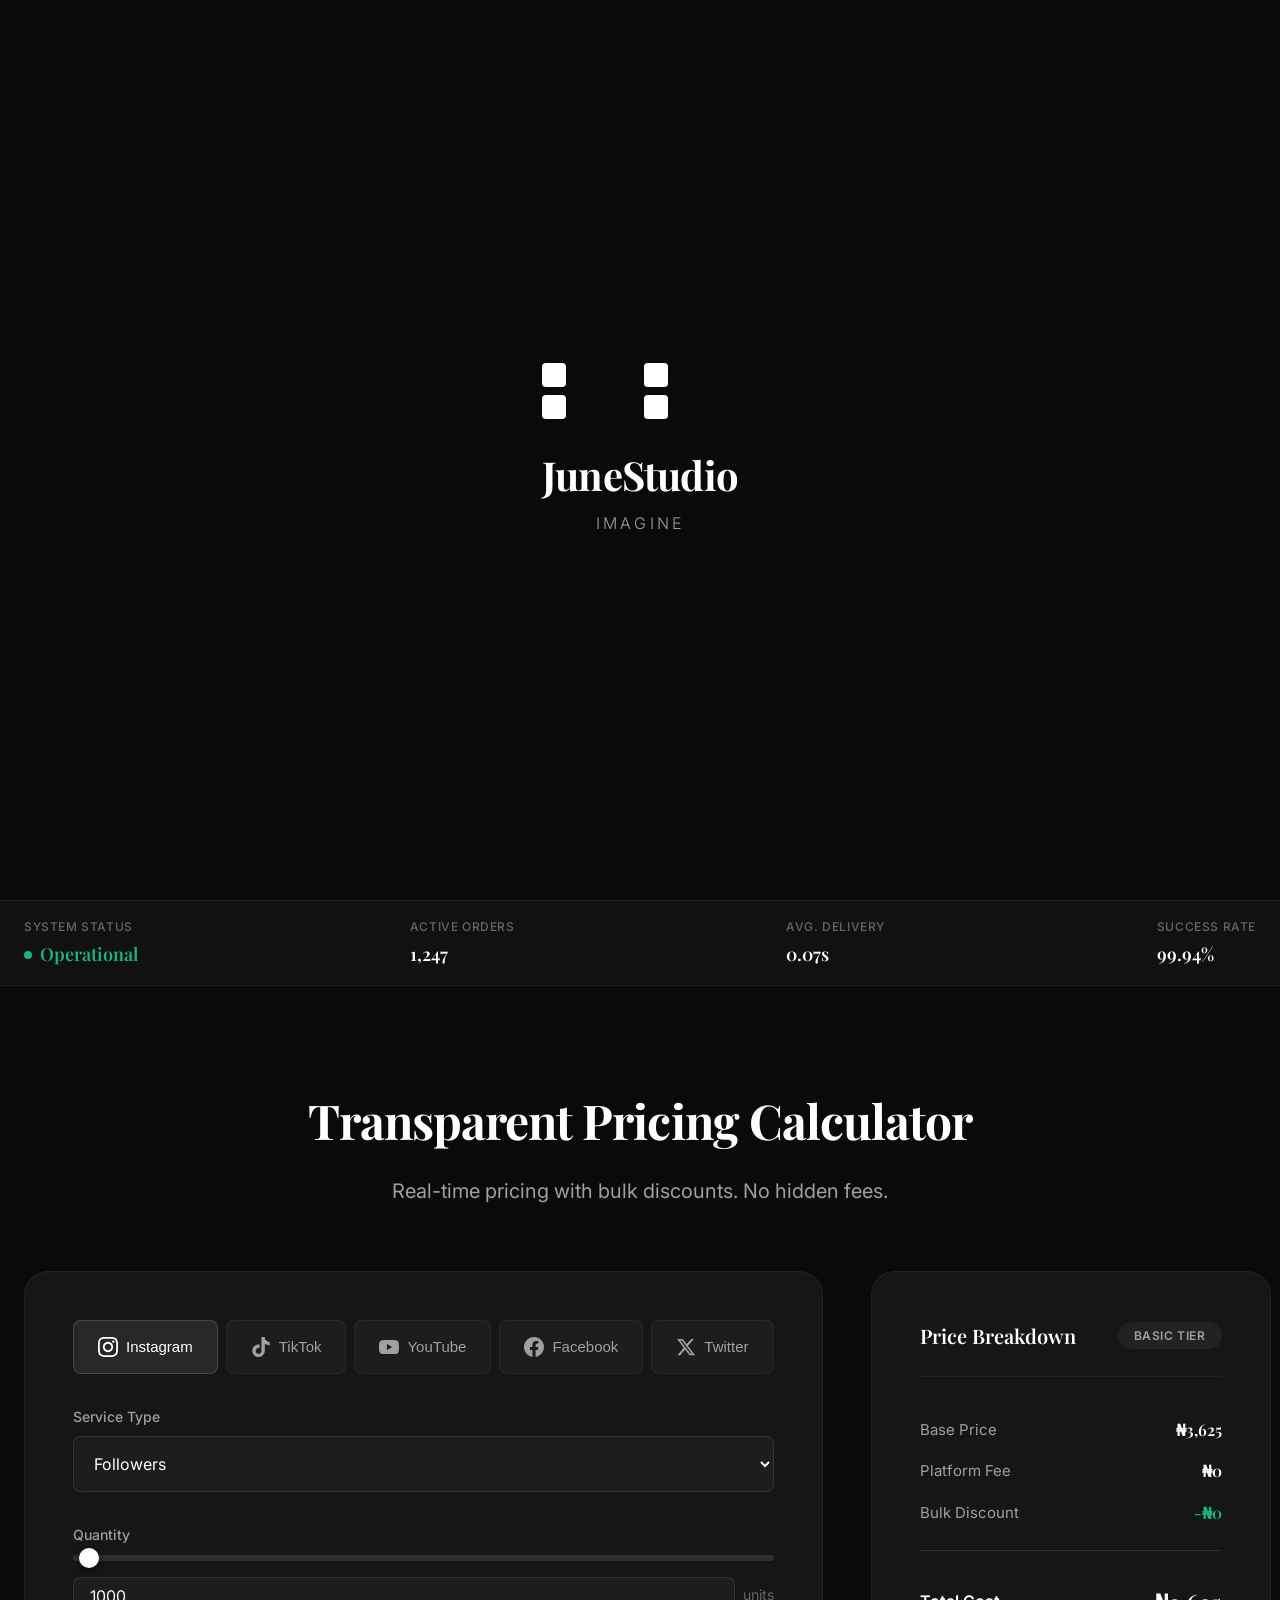
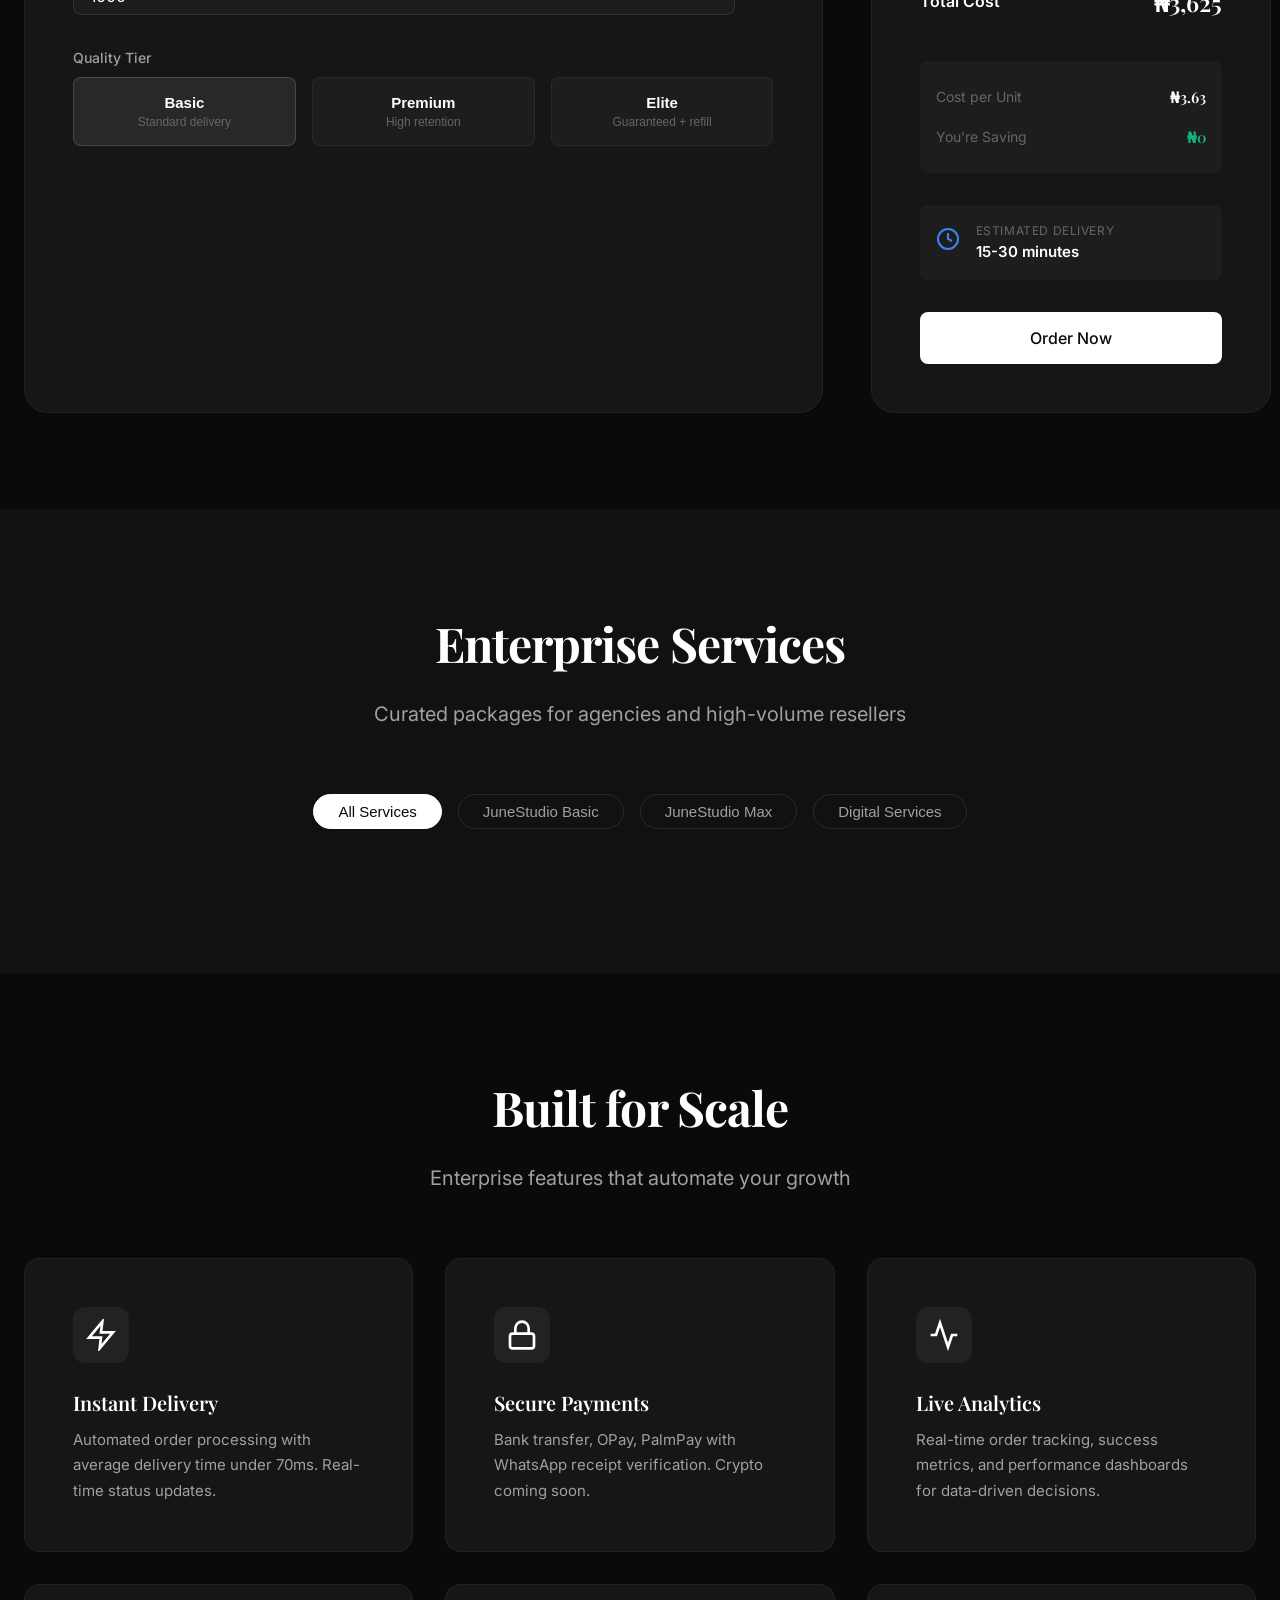
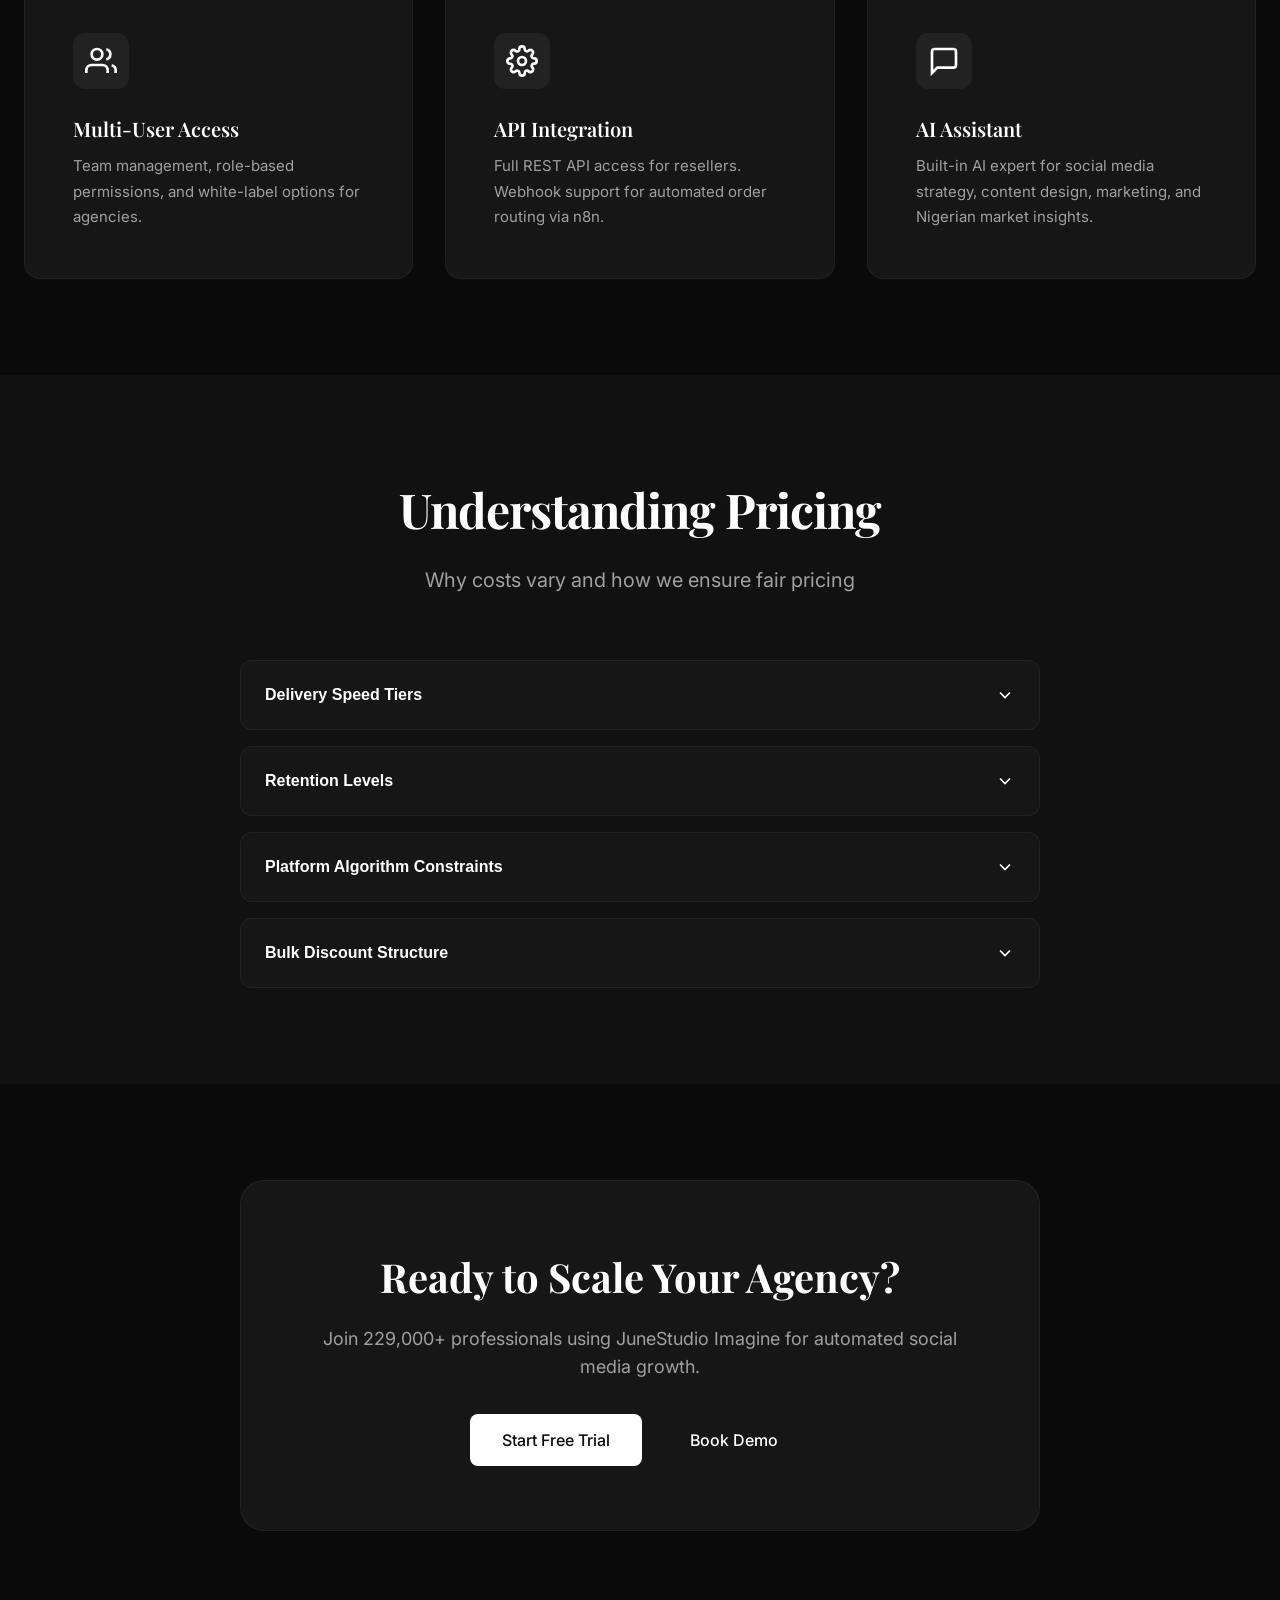
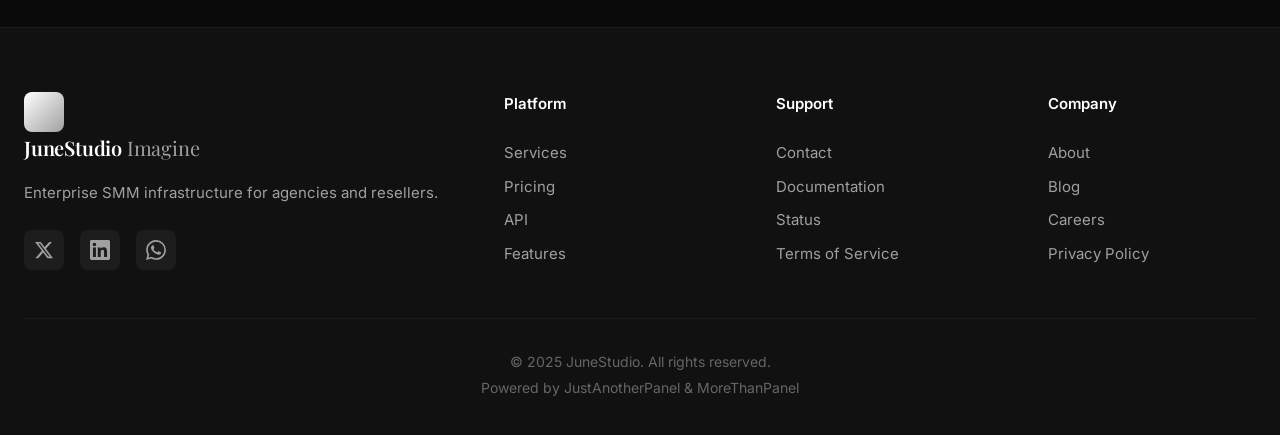
==== commit 833948cd: "Complete redesign: Enterprise SMM platform with minimalist luxury UI - New minimalist luxury aesthet" ====
--- a/index.html
+++ b/index.html
@@ -3,127 +3,183 @@
 <head>
     <meta charset="UTF-8">
     <meta name="viewport" content="width=device-width, initial-scale=1.0, maximum-scale=1.0, user-scalable=no">
-    <title>Imagine | Premium SMM Marketplace</title>
+    <meta name="description" content="JuneStudio Imagine - Premium SMM Marketplace for Agencies & Resellers">
+    <meta name="theme-color" content="#0a0a0a">
+    <title>JuneStudio Imagine | Enterprise SMM Platform</title>
+    <link rel="preconnect" href="https://fonts.googleapis.com">
+    <link rel="preconnect" href="https://fonts.gstatic.com" crossorigin>
+    <link href="https://fonts.googleapis.com/css2?family=Inter:wght@300;400;500;600;700&family=Playfair+Display:wght@600;700&display=swap" rel="stylesheet">
     <link rel="stylesheet" href="style.css">
-    <link href="https://fonts.googleapis.com/css2?family=Inter:wght@300;400;500;600;700&family=Playfair+Display:wght@600;700&display=swap" rel="stylesheet">
-    <link rel="stylesheet" href="https://cdnjs.cloudflare.com/ajax/libs/font-awesome/6.4.0/css/all.min.css">
     <script src="https://accounts.google.com/gsi/client" async defer></script>
 </head>
 <body>
+    <!-- Loading Screen -->
+    <div id="loading-screen" class="loading-screen">
+        <div class="loader-content">
+            <div class="brand-mark">
+                <div class="brand-square"></div>
+                <div class="brand-square"></div>
+                <div class="brand-square"></div>
+                <div class="brand-square"></div>
+            </div>
+            <h1 class="brand-name">JuneStudio</h1>
+            <p class="loading-text">Imagine</p>
+        </div>
+    </div>
+
     <!-- Navigation -->
-    <nav class="navbar">
+    <nav class="navbar" id="navbar">
         <div class="nav-container">
-            <div class="logo">
-                <img src="logo.png" alt="Imagine" onerror="this.style.display='none'">
-                <span class="logo-text">IMAGINE</span>
-            </div>
-            <div class="nav-links desktop-only">
-                <a href="#services">Services</a>
-                <a href="#bundles">Bundles</a>
-                <a href="#ai-assistant">AI Assistant</a>
-                <a href="#pricing">Pricing</a>
-            </div>
-            <div class="auth-buttons desktop-only">
-                <button id="loginBtn" class="btn-outline">Sign In</button>
-                <button id="signupBtn" class="btn-primary">Sign Up</button>
-            </div>
-            <button class="mobile-menu-btn" id="mobileMenuBtn">
-                <i class="fas fa-bars"></i>
+            <div class="nav-brand">
+                <div class="brand-logo">
+                    <div class="logo-mark"></div>
+                </div>
+                <span class="logo-text">JuneStudio <em>Imagine</em></span>
+            </div>
+            
+            <div class="nav-desktop">
+                <a href="#services" class="nav-link">Services</a>
+                <a href="#pricing" class="nav-link">Pricing</a>
+                <a href="#features" class="nav-link">Features</a>
+                <a href="#api" class="nav-link">API</a>
+                <button class="btn btn-ghost" id="nav-login-btn">Sign In</button>
+                <button class="btn btn-primary" id="nav-signup-btn">Get Started</button>
+            </div>
+
+            <button class="nav-toggle" id="nav-toggle" aria-label="Toggle menu">
+                <span></span>
+                <span></span>
+                <span></span>
             </button>
         </div>
+
+        <div class="nav-mobile" id="nav-mobile">
+            <a href="#services" class="mobile-nav-link">Services</a>
+            <a href="#pricing" class="mobile-nav-link">Pricing</a>
+            <a href="#features" class="mobile-nav-link">Features</a>
+            <a href="#api" class="mobile-nav-link">API</a>
+            <div class="mobile-auth">
+                <button class="btn btn-ghost-full" id="mobile-login-btn">Sign In</button>
+                <button class="btn btn-primary-full" id="mobile-signup-btn">Get Started</button>
+            </div>
+        </div>
     </nav>
 
-    <!-- Mobile Bottom Navigation -->
-    <div class="mobile-bottom-nav mobile-only">
-        <a href="#services" class="nav-item active">
-            <i class="fas fa-th-large"></i>
-            <span>Services</span>
-        </a>
-        <a href="#bundles" class="nav-item">
-            <i class="fas fa-box-open"></i>
-            <span>Bundles</span>
-        </a>
-        <a href="#ai-assistant" class="nav-item">
-            <i class="fas fa-robot"></i>
-            <span>AI</span>
-        </a>
-        <a href="#" class="nav-item" id="mobileAuthBtn">
-            <i class="fas fa-user"></i>
-            <span>Account</span>
-        </a>
-    </div>
-
     <!-- Hero Section -->
-    <section class="hero">
+    <section class="hero" id="hero">
         <div class="hero-grid">
             <div class="hero-content">
-                <div class="trust-badges">
-                    <span class="badge"><i class="fas fa-star"></i> 4.9/5 Google Reviews</span>
-                    <span class="badge"><i class="fas fa-users"></i> +229k Active Users</span>
+                <div class="hero-badge">
+                    <span class="badge-dot"></span>
+                    Trusted by 229,000+ agencies worldwide
                 </div>
                 <h1 class="hero-title">
-                    Premium Social Media<br>
-                    <span class="gradient-text">Growth Platform</span>
+                    The Executive<br>
+                    <span class="gradient-text">SMM Platform</span><br>
+                    for Growth
                 </h1>
                 <p class="hero-subtitle">
-                    Enterprise-grade SMM services with real-time delivery. 
-                    Trusted by agencies, brands, and resellers worldwide.
+                    Enterprise-grade social media marketing infrastructure for agencies, 
+                    resellers, and brands. Automated delivery, real-time analytics, 
+                    and white-label solutions.
                 </p>
                 
-                <!-- Quick Auth Form -->
-                <div class="hero-auth">
-                    <div class="auth-tabs">
-                        <button class="tab-btn active" data-tab="signin">Sign In</button>
-                        <button class="tab-btn" data-tab="signup">Sign Up</button>
-                    </div>
+                <div class="hero-stats">
+                    <div class="stat-item">
+                        <div class="stat-value" data-target="18400000">0</div>
+                        <div class="stat-label">Orders Completed</div>
+                    </div>
+                    <div class="stat-item">
+                        <div class="stat-value" data-target="99">0</div>
+                        <div class="stat-label">Uptime %</div>
+                    </div>
+                    <div class="stat-item">
+                        <div class="stat-value" data-target="70">0</div>
+                        <div class="stat-label">ms Avg Delivery</div>
+                    </div>
+                </div>
+
+                <div class="hero-trust">
+                    <div class="trust-badge">
+                        <svg width="20" height="20" viewBox="0 0 24 24" fill="none" stroke="currentColor" stroke-width="2">
+                            <path d="M22 11.08V12a10 10 0 1 1-5.93-9.14"></path>
+                            <polyline points="22 4 12 14.01 9 11.01"></polyline>
+                        </svg>
+                        <span>Google Reviews: 4.9/5</span>
+                    </div>
+                </div>
+            </div>
+
+            <div class="hero-form-card">
+                <div class="form-header">
+                    <h3>Start in 30 seconds</h3>
+                    <p>No credit card required</p>
+                </div>
+                
+                <div class="auth-tabs">
+                    <button class="auth-tab active" data-tab="signup">Create Account</button>
+                    <button class="auth-tab" data-tab="login">Sign In</button>
+                </div>
+
+                <form id="signup-form" class="auth-form active">
+                    <div class="form-group">
+                        <label for="signup-email">Work Email</label>
+                        <input type="email" id="signup-email" placeholder="name@company.com" required>
+                    </div>
+                    <div class="form-group">
+                        <label for="signup-password">Password</label>
+                        <input type="password" id="signup-password" placeholder="••••••••" minlength="8" required>
+                    </div>
+                    <button type="submit" class="btn btn-primary-full btn-lg">Create Free Account</button>
                     
-                    <form id="heroAuthForm" class="auth-form">
-                        <div class="form-group">
-                            <input type="email" id="heroEmail" placeholder="Email address" required>
-                        </div>
-                        <div class="form-group" id="passwordGroup">
-                            <input type="password" id="heroPassword" placeholder="Password" required>
-                        </div>
-                        <button type="submit" class="btn-primary full-width">Continue</button>
-                    </form>
+                    <div class="divider">
+                        <span>or continue with</span>
+                    </div>
                     
-                    <div class="oauth-section">
-                        <div class="divider"><span>or continue with</span></div>
-                        <button class="btn-oauth" id="googleOAuthBtn">
-                            <img src="https://www.gstatic.com/firebasejs/ui/2.0.0/images/auth/google.svg" alt="Google">
-                            Google
-                        </button>
-                    </div>
-                </div>
-            </div>
-            
-            <div class="hero-visual">
-                <div class="architectural-frame">
-                    <div class="frame-content">
-                        <div class="live-metrics">
-                            <div class="metric-card">
-                                <div class="metric-value">18.4M</div>
-                                <div class="metric-label">Orders Completed</div>
-                            </div>
-                            <div class="metric-card">
-                                <div class="metric-value">0.07s</div>
-                                <div class="metric-label">Avg. Delivery</div>
-                            </div>
-                            <div class="metric-card">
-                                <div class="metric-value">99.9%</div>
-                                <div class="metric-label">Uptime</div>
-                            </div>
-                        </div>
-                        <div class="platform-showcase">
-                            <div class="platform-icon"><i class="fab fa-instagram"></i></div>
-                            <div class="platform-icon"><i class="fab fa-tiktok"></i></div>
-                            <div class="platform-icon"><i class="fab fa-facebook"></i></div>
-                            <div class="platform-icon"><i class="fab fa-youtube"></i></div>
-                            <div class="platform-icon"><i class="fab fa-twitter"></i></div>
-                        </div>
-                    </div>
-                </div>
-            </div>
+                    <button type="button" class="btn btn-google-full" id="google-signup-btn">
+                        <svg width="20" height="20" viewBox="0 0 24 24">
+                            <path fill="#4285F4" d="M22.56 12.25c0-.78-.07-1.53-.2-2.25H12v4.26h5.92c-.26 1.37-1.04 2.53-2.21 3.31v2.77h3.57c2.08-1.92 3.28-4.74 3.28-8.09z"/>
+                            <path fill="#34A853" d="M12 23c2.97 0 5.46-.98 7.28-2.66l-3.57-2.77c-.98.66-2.23 1.06-3.71 1.06-2.86 0-5.29-1.93-6.16-4.53H2.18v2.84C3.99 20.53 7.7 23 12 23z"/>
+                            <path fill="#FBBC05" d="M5.84 14.09c-.22-.66-.35-1.36-.35-2.09s.13-1.43.35-2.09V7.07H2.18C1.43 8.55 1 10.22 1 12s.43 3.45 1.18 4.93l2.85-2.22.81-.62z"/>
+                            <path fill="#EA4335" d="M12 5.38c1.62 0 3.06.56 4.21 1.64l3.15-3.15C17.45 2.09 14.97 1 12 1 7.7 1 3.99 3.47 2.18 7.07l3.66 2.84c.87-2.6 3.3-4.53 6.16-4.53z"/>
+                        </svg>
+                        Google
+                    </button>
+                </form>
+
+                <form id="login-form" class="auth-form">
+                    <div class="form-group">
+                        <label for="login-email">Email</label>
+                        <input type="email" id="login-email" placeholder="name@company.com" required>
+                    </div>
+                    <div class="form-group">
+                        <label for="login-password">Password</label>
+                        <input type="password" id="login-password" placeholder="••••••••" required>
+                    </div>
+                    <button type="submit" class="btn btn-primary-full btn-lg">Sign In</button>
+                    
+                    <div class="divider">
+                        <span>or continue with</span>
+                    </div>
+                    
+                    <button type="button" class="btn btn-google-full" id="google-login-btn">
+                        <svg width="20" height="20" viewBox="0 0 24 24">
+                            <path fill="#4285F4" d="M22.56 12.25c0-.78-.07-1.53-.2-2.25H12v4.26h5.92c-.26 1.37-1.04 2.53-2.21 3.31v2.77h3.57c2.08-1.92 3.28-4.74 3.28-8.09z"/>
+                            <path fill="#34A853" d="M12 23c2.97 0 5.46-.98 7.28-2.66l-3.57-2.77c-.98.66-2.23 1.06-3.71 1.06-2.86 0-5.29-1.93-6.16-4.53H2.18v2.84C3.99 20.53 7.7 23 12 23z"/>
+                            <path fill="#FBBC05" d="M5.84 14.09c-.22-.66-.35-1.36-.35-2.09s.13-1.43.35-2.09V7.07H2.18C1.43 8.55 1 10.22 1 12s.43 3.45 1.18 4.93l2.85-2.22.81-.62z"/>
+                            <path fill="#EA4335" d="M12 5.38c1.62 0 3.06.56 4.21 1.64l3.15-3.15C17.45 2.09 14.97 1 12 1 7.7 1 3.99 3.47 2.18 7.07l3.66 2.84c.87-2.6 3.3-4.53 6.16-4.53z"/>
+                        </svg>
+                        Google
+                    </button>
+                </form>
+            </div>
+        </div>
+
+        <div class="hero-background">
+            <div class="grid-overlay"></div>
+            <div class="gradient-orb orb-1"></div>
+            <div class="gradient-orb orb-2"></div>
+            <div class="gradient-orb orb-3"></div>
         </div>
     </section>
 
@@ -131,101 +187,165 @@
     <div class="telemetry-bar">
         <div class="telemetry-container">
             <div class="telemetry-item">
-                <i class="fas fa-bolt"></i>
-                <span>System Status: <strong>Operational</strong></span>
+                <span class="telemetry-label">System Status</span>
+                <span class="telemetry-value status-online">
+                    <span class="status-dot"></span>
+                    Operational
+                </span>
             </div>
             <div class="telemetry-item">
-                <i class="fas fa-chart-line"></i>
-                <span>Active Orders: <strong id="activeOrders">1,247</strong></span>
+                <span class="telemetry-label">Active Orders</span>
+                <span class="telemetry-value" id="active-orders">1,247</span>
             </div>
             <div class="telemetry-item">
-                <i class="fas fa-clock"></i>
-                <span>Avg. Completion: <strong>2.3 min</strong></span>
+                <span class="telemetry-label">Avg. Delivery</span>
+                <span class="telemetry-value" id="avg-delivery">0.07s</span>
+            </div>
+            <div class="telemetry-item">
+                <span class="telemetry-label">Success Rate</span>
+                <span class="telemetry-value" id="success-rate">99.94%</span>
             </div>
         </div>
     </div>
 
     <!-- Dynamic Price Calculator -->
-    <section class="calculator-section" id="pricing">
+    <section class="calculator-section" id="calculator">
         <div class="section-container">
             <div class="section-header">
-                <h2>Transparent Pricing Calculator</h2>
-                <p>Real-time pricing with bulk discounts. No hidden fees.</p>
-            </div>
-            
+                <h2 class="section-title">Transparent Pricing Calculator</h2>
+                <p class="section-subtitle">Real-time pricing with bulk discounts. No hidden fees.</p>
+            </div>
+
             <div class="calculator-grid">
                 <div class="calculator-controls">
                     <div class="platform-tabs">
                         <button class="platform-tab active" data-platform="instagram">
-                            <i class="fab fa-instagram"></i> Instagram
+                            <svg width="20" height="20" viewBox="0 0 24 24" fill="currentColor">
+                                <path d="M12 2.163c3.204 0 3.584.012 4.85.07 3.252.148 4.771 1.691 4.919 4.919.058 1.265.069 1.645.069 4.849 0 3.205-.012 3.584-.069 4.849-.149 3.225-1.664 4.771-4.919 4.919-1.266.058-1.644.07-4.85.07-3.204 0-3.584-.012-4.849-.07-3.26-.149-4.771-1.699-4.919-4.92-.058-1.265-.07-1.644-.07-4.849 0-3.204.013-3.583.07-4.849.149-3.227 1.664-4.771 4.919-4.919 1.266-.057 1.645-.069 4.849-.069zm0-2.163c-3.259 0-3.667.014-4.947.072-4.358.2-6.78 2.618-6.98 6.98-.059 1.281-.073 1.689-.073 4.948 0 3.259.014 3.668.072 4.948.2 4.358 2.618 6.78 6.98 6.98 1.281.058 1.689.072 4.948.072 3.259 0 3.668-.014 4.948-.072 4.354-.2 6.782-2.618 6.979-6.98.059-1.28.073-1.689.073-4.948 0-3.259-.014-3.667-.072-4.947-.196-4.354-2.617-6.78-6.979-6.98-1.281-.059-1.69-.073-4.949-.073zm0 5.838c-3.403 0-6.162 2.759-6.162 6.162s2.759 6.163 6.162 6.163 6.162-2.759 6.162-6.163c0-3.403-2.759-6.162-6.162-6.162zm0 10.162c-2.209 0-4-1.79-4-4 0-2.209 1.791-4 4-4s4 1.791 4 4c0 2.21-1.791 4-4 4zm6.406-11.845c-.796 0-1.441.645-1.441 1.44s.645 1.44 1.441 1.44c.795 0 1.439-.645 1.439-1.44s-.644-1.44-1.439-1.44z"/>
+                            </svg>
+                            Instagram
                         </button>
                         <button class="platform-tab" data-platform="tiktok">
-                            <i class="fab fa-tiktok"></i> TikTok
+                            <svg width="20" height="20" viewBox="0 0 24 24" fill="currentColor">
+                                <path d="M12.53.02C13.84 0 15.14.01 16.44 0c.08 1.53.63 3.09 1.75 4.17 1.12 1.11 2.7 1.62 4.24 1.79v4.03c-1.44-.05-2.89-.35-4.2-.97-.57-.26-1.1-.59-1.62-.93-.01 2.92.01 5.84-.02 8.75-.08 1.4-.54 2.79-1.35 3.94-1.31 1.92-3.58 3.17-5.91 3.21-1.43.08-2.86-.31-4.08-1.03-2.02-1.19-3.44-3.37-3.65-5.71-.02-.5-.03-1-.01-1.49.18-1.9 1.12-3.72 2.58-4.96 1.66-1.44 3.98-2.13 6.15-1.72.02 1.48-.04 2.96-.04 4.44-.99-.32-2.15-.23-3.02.37-.63.41-1.11 1.04-1.36 1.75-.21.51-.15 1.07-.14 1.61.24 1.64 1.82 3.02 3.5 2.87 1.12-.01 2.19-.66 2.77-1.61.19-.33.4-.67.41-1.06.1-1.79.06-3.57.07-5.36.01-4.03-.01-8.05.02-12.07z"/>
+                            </svg>
+                            TikTok
                         </button>
                         <button class="platform-tab" data-platform="youtube">
-                            <i class="fab fa-youtube"></i> YouTube
+                            <svg width="20" height="20" viewBox="0 0 24 24" fill="currentColor">
+                                <path d="M23.498 6.186a3.016 3.016 0 0 0-2.122-2.136C19.505 3.545 12 3.545 12 3.545s-7.505 0-9.377.505A3.017 3.017 0 0 0 .502 6.186C0 8.07 0 12 0 12s0 3.93.502 5.814a3.016 3.016 0 0 0 2.122 2.136c1.871.505 9.376.505 9.376.505s7.505 0 9.377-.505a3.015 3.015 0 0 0 2.122-2.136C24 15.93 24 12 24 12s0-3.93-.502-5.814zM9.545 15.568V8.432L15.818 12l-6.273 3.568z"/>
+                            </svg>
+                            YouTube
                         </button>
                         <button class="platform-tab" data-platform="facebook">
-                            <i class="fab fa-facebook"></i> Facebook
+                            <svg width="20" height="20" viewBox="0 0 24 24" fill="currentColor">
+                                <path d="M24 12.073c0-6.627-5.373-12-12-12s-12 5.373-12 12c0 5.99 4.388 10.954 10.125 11.854v-8.385H7.078v-3.47h3.047V9.43c0-3.007 1.792-4.669 4.533-4.669 1.312 0 2.686.235 2.686.235v2.953H15.83c-1.491 0-1.956.925-1.956 1.874v2.25h3.328l-.532 3.47h-2.796v8.385C19.612 23.027 24 18.062 24 12.073z"/>
+                            </svg>
+                            Facebook
                         </button>
-                    </div>
-                    
+                        <button class="platform-tab" data-platform="twitter">
+                            <svg width="20" height="20" viewBox="0 0 24 24" fill="currentColor">
+                                <path d="M18.244 2.25h3.308l-7.227 8.26 8.502 11.24H16.17l-5.214-6.817L4.99 21.75H1.68l7.73-8.835L1.254 2.25H8.08l4.713 6.231zm-1.161 17.52h1.833L7.084 4.126H5.117z"/>
+                            </svg>
+                            Twitter
+                        </button>
+                    </div>
+
                     <div class="service-type-selector">
                         <label>Service Type</label>
-                        <select id="serviceType">
+                        <select id="service-type" class="form-select">
                             <option value="followers">Followers</option>
                             <option value="likes">Likes</option>
                             <option value="views">Views</option>
                             <option value="comments">Comments</option>
+                            <option value="shares">Shares</option>
                         </select>
                     </div>
-                    
+
                     <div class="quantity-slider">
-                        <label>Quantity: <span id="quantityValue">1,000</span></label>
-                        <input type="range" id="quantityRange" min="100" max="100000" step="100" value="1000">
-                        <div class="quantity-presets">
-                            <button data-qty="1000">1K</button>
-                            <button data-qty="5000">5K</button>
-                            <button data-qty="10000">10K</button>
-                            <button data-qty="50000">50K</button>
-                            <button data-qty="100000">100K</button>
+                        <label>Quantity</label>
+                        <div class="slider-container">
+                            <input type="range" id="quantity-slider" min="100" max="100000" step="100" value="1000">
+                            <div class="slider-input">
+                                <input type="number" id="quantity-input" min="100" max="100000" value="1000">
+                                <span class="input-suffix">units</span>
+                            </div>
                         </div>
                     </div>
-                </div>
-                
+
+                    <div class="quality-tier">
+                        <label>Quality Tier</label>
+                        <div class="tier-options">
+                            <button class="tier-option active" data-tier="basic">
+                                <span class="tier-name">Basic</span>
+                                <span class="tier-desc">Standard delivery</span>
+                            </button>
+                            <button class="tier-option" data-tier="premium">
+                                <span class="tier-name">Premium</span>
+                                <span class="tier-desc">High retention</span>
+                            </button>
+                            <button class="tier-option" data-tier="elite">
+                                <span class="tier-name">Elite</span>
+                                <span class="tier-desc">Guaranteed + refill</span>
+                            </button>
+                        </div>
+                    </div>
+                </div>
+
                 <div class="calculator-results">
                     <div class="result-card">
                         <div class="result-header">
-                            <h3>Estimated Cost</h3>
-                            <span class="tier-badge" id="serviceTier">JuneStudio Basic</span>
+                            <h3>Price Breakdown</h3>
+                            <span class="result-badge" id="tier-badge">Basic Tier</span>
                         </div>
-                        <div class="price-display">
-                            <div class="main-price">₦<span id="totalPrice">0</span></div>
-                            <div class="unit-price">₦<span id="unitPrice">0</span> per 1,000</div>
+                        
+                        <div class="price-details">
+                            <div class="price-row">
+                                <span class="price-label">Base Price</span>
+                                <span class="price-value" id="base-price">₦3,625</span>
+                            </div>
+                            <div class="price-row">
+                                <span class="price-label">Platform Fee</span>
+                                <span class="price-value" id="platform-fee">₦0</span>
+                            </div>
+                            <div class="price-row discount">
+                                <span class="price-label">Bulk Discount</span>
+                                <span class="price-value" id="bulk-discount">-₦0</span>
+                            </div>
+                            <div class="price-divider"></div>
+                            <div class="price-row total">
+                                <span class="price-label">Total Cost</span>
+                                <span class="price-value" id="total-price">₦3,625</span>
+                            </div>
                         </div>
-                        <div class="savings-highlight" id="savingsHighlight" style="display: none;">
-                            <i class="fas fa-tag"></i> You're saving ₦<span id="savingsAmount">0</span>
+
+                        <div class="cost-analysis">
+                            <div class="analysis-item">
+                                <span class="analysis-label">Cost per Unit</span>
+                                <span class="analysis-value" id="cost-per-unit">₦3.63</span>
+                            </div>
+                            <div class="analysis-item">
+                                <span class="analysis-label">You're Saving</span>
+                                <span class="analysis-value savings" id="savings-amount">₦0</span>
+                            </div>
                         </div>
+
                         <div class="delivery-estimate">
-                            <i class="fas fa-clock"></i> Estimated delivery: <span id="deliveryTime">Instant - 1 hour</span>
+                            <div class="estimate-icon">
+                                <svg width="24" height="24" viewBox="0 0 24 24" fill="none" stroke="currentColor" stroke-width="2">
+                                    <circle cx="12" cy="12" r="10"></circle>
+                                    <polyline points="12 6 12 12 16 14"></polyline>
+                                </svg>
+                            </div>
+                            <div class="estimate-content">
+                                <span class="estimate-label">Estimated Delivery</span>
+                                <span class="estimate-value" id="delivery-time">15-30 minutes</span>
+                            </div>
                         </div>
-                        <button class="btn-primary full-width" id="quickOrderBtn">Quick Order</button>
-                    </div>
-                    
-                    <div class="cost-breakdown">
-                        <h4>Cost Factors</h4>
-                        <div class="breakdown-item">
-                            <span>Base Rate</span>
-                            <span>₦<span id="baseRate">0</span></span>
-                        </div>
-                        <div class="breakdown-item">
-                            <span>Platform Fee</span>
-                            <span>₦<span id="platformFee">0</span></span>
-                        </div>
-                        <div class="breakdown-item highlight">
-                            <span>Bulk Discount</span>
-                            <span>-₦<span id="bulkDiscount">0</span></span>
-                        </div>
+
+                        <button class="btn btn-primary-full btn-lg" id="calculator-order-btn">
+                            Order Now
+                        </button>
                     </div>
                 </div>
             </div>
@@ -236,325 +356,169 @@
     <section class="services-section" id="services">
         <div class="section-container">
             <div class="section-header">
-                <h2>Our Services</h2>
-                <div class="service-filters">
-                    <button class="filter-btn active" data-filter="all">All Services</button>
-                    <button class="filter-btn" data-filter="basic">JuneStudio Basic</button>
-                    <button class="filter-btn" data-filter="max">JuneStudio Max</button>
-                </div>
-            </div>
-            
-            <div class="services-grid" id="servicesGrid">
-                <!-- Services will be dynamically loaded -->
+                <h2 class="section-title">Enterprise Services</h2>
+                <p class="section-subtitle">Curated packages for agencies and high-volume resellers</p>
+            </div>
+
+            <div class="services-filter">
+                <button class="filter-btn active" data-filter="all">All Services</button>
+                <button class="filter-btn" data-filter="basic">JuneStudio Basic</button>
+                <button class="filter-btn" data-filter="max">JuneStudio Max</button>
+                <button class="filter-btn" data-filter="digital">Digital Services</button>
+            </div>
+
+            <div class="services-grid" id="services-grid">
+                <!-- Services loaded dynamically -->
             </div>
         </div>
     </section>
 
-    <!-- Bundles Section -->
-    <section class="bundles-section" id="bundles">
+    <!-- Features Section -->
+    <section class="features-section" id="features">
         <div class="section-container">
             <div class="section-header">
-                <h2>Curated Bundle Packages</h2>
-                <p>Save up to 50% when you bundle multiple services</p>
-            </div>
-            
-            <div class="bundle-builder">
-                <div class="builder-steps">
-                    <div class="step active">
-                        <div class="step-number">1</div>
-                        <div class="step-label">Choose Services</div>
-                    </div>
-                    <div class="step">
-                        <div class="step-number">2</div>
-                        <div class="step-label">Review Bundle</div>
-                    </div>
-                    <div class="step">
-                        <div class="step-number">3</div>
-                        <div class="step-label">Checkout</div>
-                    </div>
-                </div>
-                
-                <div class="bundle-selection">
-                    <div class="selected-services" id="selectedServices">
-                        <div class="empty-state">
-                            <i class="fas fa-plus-circle"></i>
-                            <p>Select services to build your bundle</p>
-                        </div>
-                    </div>
-                    
-                    <div class="bundle-summary">
-                        <div class="summary-row">
-                            <span>Subtotal</span>
-                            <span>₦<span id="bundleSubtotal">0</span></span>
-                        </div>
-                        <div class="summary-row discount">
-                            <span>Bundle Discount (<span id="discountPercent">0</span>%)</span>
-                            <span>-₦<span id="discountAmount">0</span></span>
-                        </div>
-                        <div class="summary-row total">
-                            <span>Total</span>
-                            <span>₦<span id="bundleTotal">0</span></span>
-                        </div>
-                        <button class="btn-primary full-width" id="checkoutBundleBtn" disabled>Proceed to Checkout</button>
-                    </div>
-                </div>
-            </div>
-            
-            <div class="premade-bundles">
-                <h3>Popular Pre-made Bundles</h3>
-                <div class="bundles-grid">
-                    <div class="bundle-card">
-                        <div class="bundle-badge">Starter</div>
-                        <h4>Social Kickstart</h4>
-                        <ul>
-                            <li><i class="fas fa-check"></i> 1,000 Instagram Followers</li>
-                            <li><i class="fas fa-check"></i> 500 TikTok Views</li>
-                            <li><i class="fas fa-check"></i> 200 Facebook Likes</li>
-                        </ul>
-                        <div class="bundle-price">
-                            <span class="original">₦15,000</span>
-                            <span class="discounted">₦12,000</span>
-                        </div>
-                        <button class="btn-outline">Select Bundle</button>
-                    </div>
-                    
-                    <div class="bundle-card featured">
-                        <div class="bundle-badge popular">Most Popular</div>
-                        <h4>Growth Accelerator</h4>
-                        <ul>
-                            <li><i class="fas fa-check"></i> 5,000 Instagram Followers</li>
-                            <li><i class="fas fa-check"></i> 2,000 TikTok Views</li>
-                            <li><i class="fas fa-check"></i> 1,000 YouTube Views</li>
-                            <li><i class="fas fa-check"></i> 500 Twitter Followers</li>
-                        </ul>
-                        <div class="bundle-price">
-                            <span class="original">₦45,000</span>
-                            <span class="discounted">₦29,250</span>
-                        </div>
-                        <button class="btn-primary">Select Bundle</button>
-                    </div>
-                    
-                    <div class="bundle-card">
-                        <div class="bundle-badge">Enterprise</div>
-                        <h4>Brand Dominance</h4>
-                        <ul>
-                            <li><i class="fas fa-check"></i> 10,000 Instagram Followers</li>
-                            <li><i class="fas fa-check"></i> 5,000 TikTok Views</li>
-                            <li><i class="fas fa-check"></i> 3,000 YouTube Views</li>
-                            <li><i class="fas fa-check"></i> 2,000 Facebook Likes</li>
-                            <li><i class="fas fa-check"></i> 1,000 Twitter Followers</li>
-                        </ul>
-                        <div class="bundle-price">
-                            <span class="original">₦95,000</span>
-                            <span class="discounted">₦47,500</span>
-                        </div>
-                        <button class="btn-outline">Select Bundle</button>
-                    </div>
+                <h2 class="section-title">Built for Scale</h2>
+                <p class="section-subtitle">Enterprise features that automate your growth</p>
+            </div>
+
+            <div class="features-grid">
+                <div class="feature-card">
+                    <div class="feature-icon">
+                        <svg width="32" height="32" viewBox="0 0 24 24" fill="none" stroke="currentColor" stroke-width="2">
+                            <path d="M13 2L3 14h9l-1 8 10-12h-9l1-8z"></path>
+                        </svg>
+                    </div>
+                    <h3>Instant Delivery</h3>
+                    <p>Automated order processing with average delivery time under 70ms. Real-time status updates.</p>
+                </div>
+
+                <div class="feature-card">
+                    <div class="feature-icon">
+                        <svg width="32" height="32" viewBox="0 0 24 24" fill="none" stroke="currentColor" stroke-width="2">
+                            <rect x="3" y="11" width="18" height="11" rx="2" ry="2"></rect>
+                            <path d="M7 11V7a5 5 0 0 1 10 0v4"></path>
+                        </svg>
+                    </div>
+                    <h3>Secure Payments</h3>
+                    <p>Bank transfer, OPay, PalmPay with WhatsApp receipt verification. Crypto coming soon.</p>
+                </div>
+
+                <div class="feature-card">
+                    <div class="feature-icon">
+                        <svg width="32" height="32" viewBox="0 0 24 24" fill="none" stroke="currentColor" stroke-width="2">
+                            <polyline points="22 12 18 12 15 21 9 3 6 12 2 12"></polyline>
+                        </svg>
+                    </div>
+                    <h3>Live Analytics</h3>
+                    <p>Real-time order tracking, success metrics, and performance dashboards for data-driven decisions.</p>
+                </div>
+
+                <div class="feature-card">
+                    <div class="feature-icon">
+                        <svg width="32" height="32" viewBox="0 0 24 24" fill="none" stroke="currentColor" stroke-width="2">
+                            <path d="M17 21v-2a4 4 0 0 0-4-4H5a4 4 0 0 0-4 4v2"></path>
+                            <circle cx="9" cy="7" r="4"></circle>
+                            <path d="M23 21v-2a4 4 0 0 0-3-3.87"></path>
+                            <path d="M16 3.13a4 4 0 0 1 0 7.75"></path>
+                        </svg>
+                    </div>
+                    <h3>Multi-User Access</h3>
+                    <p>Team management, role-based permissions, and white-label options for agencies.</p>
+                </div>
+
+                <div class="feature-card">
+                    <div class="feature-icon">
+                        <svg width="32" height="32" viewBox="0 0 24 24" fill="none" stroke="currentColor" stroke-width="2">
+                            <circle cx="12" cy="12" r="3"></circle>
+                            <path d="M19.4 15a1.65 1.65 0 0 0 .33 1.82l.06.06a2 2 0 0 1 0 2.83 2 2 0 0 1-2.83 0l-.06-.06a1.65 1.65 0 0 0-1.82-.33 1.65 1.65 0 0 0-1 1.51V21a2 2 0 0 1-2 2 2 2 0 0 1-2-2v-.09A1.65 1.65 0 0 0 9 19.4a1.65 1.65 0 0 0-1.82.33l-.06.06a2 2 0 0 1-2.83 0 2 2 0 0 1 0-2.83l.06-.06a1.65 1.65 0 0 0 .33-1.82 1.65 1.65 0 0 0-1.51-1H3a2 2 0 0 1-2-2 2 2 0 0 1 2-2h.09A1.65 1.65 0 0 0 4.6 9a1.65 1.65 0 0 0-.33-1.82l-.06-.06a2 2 0 0 1 0-2.83 2 2 0 0 1 2.83 0l.06.06a1.65 1.65 0 0 0 1.82.33H9a1.65 1.65 0 0 0 1-1.51V3a2 2 0 0 1 2-2 2 2 0 0 1 2 2v.09a1.65 1.65 0 0 0 1 1.51 1.65 1.65 0 0 0 1.82-.33l.06-.06a2 2 0 0 1 2.83 0 2 2 0 0 1 0 2.83l-.06.06a1.65 1.65 0 0 0-.33 1.82V9a1.65 1.65 0 0 0 1.51 1H21a2 2 0 0 1 2 2 2 2 0 0 1-2 2h-.09a1.65 1.65 0 0 0-1.51 1z"></path>
+                        </svg>
+                    </div>
+                    <h3>API Integration</h3>
+                    <p>Full REST API access for resellers. Webhook support for automated order routing via n8n.</p>
+                </div>
+
+                <div class="feature-card">
+                    <div class="feature-icon">
+                        <svg width="32" height="32" viewBox="0 0 24 24" fill="none" stroke="currentColor" stroke-width="2">
+                            <path d="M21 15a2 2 0 0 1-2 2H7l-4 4V5a2 2 0 0 1 2-2h14a2 2 0 0 1 2 2z"></path>
+                        </svg>
+                    </div>
+                    <h3>AI Assistant</h3>
+                    <p>Built-in AI expert for social media strategy, content design, marketing, and Nigerian market insights.</p>
                 </div>
             </div>
         </div>
     </section>
 
-    <!-- Cost Factor Transparency -->
-    <section class="transparency-section">
+    <!-- Cost Transparency Section -->
+    <section class="transparency-section" id="transparency">
         <div class="section-container">
             <div class="section-header">
-                <h2>Understanding Pricing</h2>
-                <p>Why do costs vary? Here's complete transparency.</p>
-            </div>
-            
-            <div class="accordion">
+                <h2 class="section-title">Understanding Pricing</h2>
+                <p class="section-subtitle">Why costs vary and how we ensure fair pricing</p>
+            </div>
+
+            <div class="accordion-grid">
                 <div class="accordion-item">
                     <button class="accordion-header">
-                        <span><i class="fas fa-tachometer-alt"></i> Delivery Speed</span>
-                        <i class="fas fa-chevron-down"></i>
+                        <span>Delivery Speed Tiers</span>
+                        <svg width="20" height="20" viewBox="0 0 24 24" fill="none" stroke="currentColor" stroke-width="2">
+                            <polyline points="6 9 12 15 18 9"></polyline>
+                        </svg>
                     </button>
                     <div class="accordion-content">
-                        <p>Faster delivery requires more sophisticated infrastructure and priority routing through our provider network. Instant delivery services command a premium due to the real-time processing requirements.</p>
-                    </div>
-                </div>
-                
+                        <p>Faster delivery requires more sophisticated infrastructure and priority routing through our provider network. Basic tiers deliver within 15-60 minutes, while Premium and Elite tiers offer instant or scheduled delivery with higher success rates.</p>
+                    </div>
+                </div>
+
                 <div class="accordion-item">
                     <button class="accordion-header">
-                        <span><i class="fas fa-shield-alt"></i> Retention Level</span>
-                        <i class="fas fa-chevron-down"></i>
+                        <span>Retention Levels</span>
+                        <svg width="20" height="20" viewBox="0 0 24 24" fill="none" stroke="currentColor" stroke-width="2">
+                            <polyline points="6 9 12 15 18 9"></polyline>
+                        </svg>
                     </button>
                     <div class="accordion-content">
-                        <p>High-retention services use premium accounts with established history, ensuring longer-lasting results. Standard services may have higher drop-off rates but come at a lower cost point.</p>
-                    </div>
-                </div>
-                
+                        <p>Higher retention accounts (real-looking profiles with activity history) cost more to maintain. Our Elite tier includes guaranteed refills if drops occur within 30 days, ensuring your investment is protected.</p>
+                    </div>
+                </div>
+
                 <div class="accordion-item">
                     <button class="accordion-header">
-                        <span><i class="fas fa-brain"></i> Algorithm Constraints</span>
-                        <i class="fas fa-chevron-down"></i>
+                        <span>Platform Algorithm Constraints</span>
+                        <svg width="20" height="20" viewBox="0 0 24 24" fill="none" stroke="currentColor" stroke-width="2">
+                            <polyline points="6 9 12 15 18 9"></polyline>
+                        </svg>
                     </button>
                     <div class="accordion-content">
-                        <p>Each platform has unique algorithmic patterns. Services that mimic organic growth patterns require more sophisticated delivery methods, impacting pricing while ensuring account safety.</p>
-                    </div>
-                </div>
-                
+                        <p>Each social platform has different detection mechanisms. Instagram and TikTok require more sophisticated delivery patterns to avoid flags, while Twitter and Facebook allow faster throughput. Our system automatically optimizes delivery per platform.</p>
+                    </div>
+                </div>
+
                 <div class="accordion-item">
                     <button class="accordion-header">
-                        <span><i class="fas fa-globe"></i> Geographic Targeting</span>
-                        <i class="fas fa-chevron-down"></i>
+                        <span>Bulk Discount Structure</span>
+                        <svg width="20" height="20" viewBox="0 0 24 24" fill="none" stroke="currentColor" stroke-width="2">
+                            <polyline points="6 9 12 15 18 9"></polyline>
+                        </svg>
                     </button>
                     <div class="accordion-content">
-                        <p>Targeted delivery to specific countries or regions requires access to localized account networks. Global services are more affordable, while geo-targeted services command a premium for their specificity.</p>
+                        <p>Ordering 1,000+ units unlocks 10% discount, 5,000+ gets 20%, and 10,000+ receives 30% off. Bundle packages combining multiple services or platforms receive additional 20-50% discounts automatically applied at checkout.</p>
                     </div>
                 </div>
             </div>
         </div>
     </section>
 
-    <!-- AI Assistant Section -->
-    <section class="ai-section" id="ai-assistant">
-        <div class="section-container">
-            <div class="section-header">
-                <h2>AI Marketing Assistant</h2>
-                <p>Your personal expert for social media strategy, content design, and Nigerian market insights</p>
-            </div>
-            
-            <div class="ai-interface">
-                <div class="ai-modes">
-                    <button class="mode-btn active" data-mode="social">
-                        <i class="fas fa-share-alt"></i>
-                        <span>Social Media Expert</span>
-                    </button>
-                    <button class="mode-btn" data-mode="content">
-                        <i class="fas fa-paint-brush"></i>
-                        <span>Content Design</span>
-                    </button>
-                    <button class="mode-btn" data-mode="marketing">
-                        <i class="fas fa-bullhorn"></i>
-                        <span>Marketing Strategy</span>
-                    </button>
-                    <button class="mode-btn" data-mode="nigerian">
-                        <i class="fas fa-flag"></i>
-                        <span>Nigerian Expert</span>
-                    </button>
-                </div>
-                
-                <div class="chat-container">
-                    <div class="chat-messages" id="chatMessages">
-                        <div class="message ai">
-                            <div class="message-content">
-                                Hello! I'm your Imagine AI Assistant. How can I help you grow your social media presence today?
-                            </div>
-                        </div>
-                    </div>
-                    
-                    <div class="chat-input">
-                        <input type="text" id="chatInput" placeholder="Ask me anything about social media growth...">
-                        <button id="sendChatBtn"><i class="fas fa-paper-plane"></i></button>
-                    </div>
-                </div>
-                
-                <div class="chat-history" id="chatHistory">
-                    <h4>Recent Conversations</h4>
-                    <div id="historyList">
-                        <!-- History items will be loaded here -->
-                    </div>
-                </div>
-            </div>
-        </div>
-    </section>
-
-    <!-- Add Funds Section -->
-    <section class="funds-section" id="addFunds">
-        <div class="section-container">
-            <div class="section-header">
-                <h2>Add Funds to Wallet</h2>
-                <p>Secure bank transfer with instant confirmation via WhatsApp</p>
-            </div>
-            
-            <div class="funds-grid">
-                <div class="funds-form">
-                    <div class="form-group">
-                        <label>Amount to Send (₦)</label>
-                        <input type="number" id="fundAmount" placeholder="Enter amount" min="1000" step="100">
-                    </div>
-                    
-                    <div class="payment-methods">
-                        <h3>Transfer To:</h3>
-                        
-                        <div class="payment-card">
-                            <div class="payment-header">
-                                <i class="fas fa-university"></i>
-                                <h4>OPay / PalmPay</h4>
-                            </div>
-                            <div class="payment-details">
-                                <div class="detail-row">
-                                    <span>Account Number:</span>
-                                    <strong>8081515375</strong>
-                                </div>
-                                <div class="detail-row">
-                                    <span>Account Name:</span>
-                                    <strong>Sulaiman Sheriff-Akorede</strong>
-                                </div>
-                            </div>
-                        </div>
-                        
-                        <div class="payment-card">
-                            <div class="payment-header">
-                                <i class="fas fa-landmark"></i>
-                                <h4>First Bank</h4>
-                            </div>
-                            <div class="payment-details">
-                                <div class="detail-row">
-                                    <span>Account Number:</span>
-                                    <strong>3084635140</strong>
-                                </div>
-                                <div class="detail-row">
-                                    <span>Account Name:</span>
-                                    <strong>Sulaiman Sheriff-Akorede</strong>
-                                </div>
-                            </div>
-                        </div>
-                        
-                        <div class="payment-card coming-soon">
-                            <div class="payment-header">
-                                <i class="fab fa-bitcoin"></i>
-                                <h4>Cryptocurrency <span class="badge-soon">Coming Soon</span></h4>
-                            </div>
-                            <p>Bitcoin and other crypto payments coming soon for international users.</p>
-                        </div>
-                    </div>
-                    
-                    <div class="confirmation-steps">
-                        <h3>Confirmation Process:</h3>
-                        <ol>
-                            <li>Enter the amount you want to send above</li>
-                            <li>Make transfer to any of the accounts listed</li>
-                            <li>Take a screenshot of your transfer receipt</li>
-                            <li>Send receipt to WhatsApp: <strong>+2348081515375</strong></li>
-                            <li>Your wallet will be credited within 15 minutes</li>
-                        </ol>
-                    </div>
-                    
-                    <button class="btn-primary full-width" id="confirmTransferBtn">
-                        I Have Sent Receipt to WhatsApp
-                    </button>
-                </div>
-                
-                <div class="funds-info">
-                    <div class="info-card">
-                        <i class="fas fa-shield-alt"></i>
-                        <h4>Secure & Verified</h4>
-                        <p>All transfers are manually verified by our team before crediting your account.</p>
-                    </div>
-                    
-                    <div class="info-card">
-                        <i class="fas fa-clock"></i>
-                        <h4>Fast Processing</h4>
-                        <p>Wallet credits are processed within 15 minutes during business hours.</p>
-                    </div>
-                    
-                    <div class="info-card">
-                        <i class="fas fa-headset"></i>
-                        <h4>24/7 Support</h4>
-                        <p>Need help? Contact our support team on WhatsApp anytime.</p>
-                    </div>
+    <!-- CTA Section -->
+    <section class="cta-section">
+        <div class="cta-container">
+            <div class="cta-content">
+                <h2>Ready to Scale Your Agency?</h2>
+                <p>Join 229,000+ professionals using JuneStudio Imagine for automated social media growth.</p>
+                <div class="cta-actions">
+                    <button class="btn btn-primary btn-lg" id="cta-signup-btn">Start Free Trial</button>
+                    <button class="btn btn-ghost btn-lg" id="cta-demo-btn">Book Demo</button>
                 </div>
             </div>
         </div>
@@ -565,107 +529,184 @@
         <div class="footer-container">
             <div class="footer-grid">
                 <div class="footer-brand">
-                    <div class="logo">
-                        <span class="logo-text">IMAGINE</span>
-                    </div>
-                    <p>Premium SMM marketplace trusted by over 229,000 users worldwide.</p>
+                    <div class="brand-logo">
+                        <div class="logo-mark"></div>
+                    </div>
+                    <span class="logo-text">JuneStudio <em>Imagine</em></span>
+                    <p>Enterprise SMM infrastructure for agencies and resellers.</p>
                     <div class="social-links">
-                        <a href="#"><i class="fab fa-instagram"></i></a>
-                        <a href="#"><i class="fab fa-twitter"></i></a>
-                        <a href="#"><i class="fab fa-facebook"></i></a>
-                        <a href="#"><i class="fab fa-linkedin"></i></a>
-                    </div>
-                </div>
-                
+                        <a href="#" class="social-link" aria-label="Twitter">
+                            <svg width="20" height="20" viewBox="0 0 24 24" fill="currentColor">
+                                <path d="M18.244 2.25h3.308l-7.227 8.26 8.502 11.24H16.17l-5.214-6.817L4.99 21.75H1.68l7.73-8.835L1.254 2.25H8.08l4.713 6.231zm-1.161 17.52h1.833L7.084 4.126H5.117z"/>
+                            </svg>
+                        </a>
+                        <a href="#" class="social-link" aria-label="LinkedIn">
+                            <svg width="20" height="20" viewBox="0 0 24 24" fill="currentColor">
+                                <path d="M20.447 20.452h-3.554v-5.569c0-1.328-.027-3.037-1.852-3.037-1.853 0-2.136 1.445-2.136 2.939v5.667H9.351V9h3.414v1.561h.046c.477-.9 1.637-1.85 3.37-1.85 3.601 0 4.267 2.37 4.267 5.455v6.286zM5.337 7.433c-1.144 0-2.063-.926-2.063-2.065 0-1.138.92-2.063 2.063-2.063 1.14 0 2.064.925 2.064 2.063 0 1.139-.925 2.065-2.064 2.065zm1.782 13.019H3.555V9h3.564v11.452zM22.225 0H1.771C.792 0 0 .774 0 1.729v20.542C0 23.227.792 24 1.771 24h20.451C23.2 24 24 23.227 24 22.271V1.729C24 .774 23.2 0 22.222 0h.003z"/>
+                            </svg>
+                        </a>
+                        <a href="https://wa.me/2348081515375" class="social-link" aria-label="WhatsApp">
+                            <svg width="20" height="20" viewBox="0 0 24 24" fill="currentColor">
+                                <path d="M17.472 14.382c-.297-.149-1.758-.867-2.03-.967-.273-.099-.471-.148-.67.15-.197.297-.767.966-.94 1.164-.173.199-.347.223-.644.075-.297-.15-1.255-.463-2.39-1.475-.883-.788-1.48-1.761-1.653-2.059-.173-.297-.018-.458.13-.606.134-.133.298-.347.446-.52.149-.174.198-.298.298-.497.099-.198.05-.371-.025-.52-.075-.149-.669-1.612-.916-2.207-.242-.579-.487-.5-.669-.51-.173-.008-.371-.01-.57-.01-.198 0-.52.074-.792.372-.272.297-1.04 1.016-1.04 2.479 0 1.462 1.065 2.875 1.213 3.074.149.198 2.096 3.2 5.077 4.487.709.306 1.262.489 1.694.625.712.227 1.36.195 1.871.118.571-.085 1.758-.719 2.006-1.413.248-.694.248-1.289.173-1.413-.074-.124-.272-.198-.57-.347m-5.421 7.403h-.004a9.87 9.87 0 01-5.031-1.378l-.361-.214-3.741.982.998-3.648-.235-.374a9.86 9.86 0 01-1.51-5.26c.001-5.45 4.436-9.884 9.888-9.884 2.64 0 5.122 1.03 6.988 2.898a9.825 9.825 0 012.893 6.994c-.003 5.45-4.437 9.884-9.885 9.884m8.413-18.297A11.815 11.815 0 0012.05 0C5.495 0 .16 5.335.157 11.892c0 2.096.547 4.142 1.588 5.945L.057 24l6.305-1.654a11.882 11.882 0 005.683 1.448h.005c6.554 0 11.89-5.335 11.893-11.893a11.821 11.821 0 00-3.48-8.413Z"/>
+                            </svg>
+                        </a>
+                    </div>
+                </div>
+
                 <div class="footer-links">
-                    <h4>Services</h4>
+                    <h4>Platform</h4>
                     <ul>
-                        <li><a href="#">Instagram</a></li>
-                        <li><a href="#">TikTok</a></li>
-                        <li><a href="#">YouTube</a></li>
-                        <li><a href="#">Facebook</a></li>
-                        <li><a href="#">Twitter</a></li>
+                        <li><a href="#services">Services</a></li>
+                        <li><a href="#pricing">Pricing</a></li>
+                        <li><a href="#api">API</a></li>
+                        <li><a href="#features">Features</a></li>
                     </ul>
                 </div>
-                
+
                 <div class="footer-links">
                     <h4>Support</h4>
                     <ul>
-                        <li><a href="#">Help Center</a></li>
-                        <li><a href="#">API Documentation</a></li>
-                        <li><a href="#">Status Page</a></li>
-                        <li><a href="#">Contact Us</a></li>
+                        <li><a href="https://wa.me/2348081515375">Contact</a></li>
+                        <li><a href="#">Documentation</a></li>
+                        <li><a href="#">Status</a></li>
+                        <li><a href="#">Terms of Service</a></li>
                     </ul>
                 </div>
-                
-                <div class="footer-contact">
-                    <h4>Contact</h4>
-                    <p><i class="fab fa-whatsapp"></i> +2348081515375</p>
-                    <p><i class="fas fa-envelope"></i> junestudioimagineai@gmail.com</p>
-                    <p><i class="fas fa-map-marker-alt"></i> Lagos, Nigeria</p>
-                </div>
-            </div>
-            
+
+                <div class="footer-links">
+                    <h4>Company</h4>
+                    <ul>
+                        <li><a href="#">About</a></li>
+                        <li><a href="#">Blog</a></li>
+                        <li><a href="#">Careers</a></li>
+                        <li><a href="#">Privacy Policy</a></li>
+                    </ul>
+                </div>
+            </div>
+
             <div class="footer-bottom">
-                <p>&copy; 2024 Imagine by JuneStudio. All rights reserved.</p>
+                <p>&copy; 2025 JuneStudio. All rights reserved.</p>
+                <p>Powered by JustAnotherPanel & MoreThanPanel</p>
             </div>
         </div>
     </footer>
 
+    <!-- Mobile Bottom Navigation -->
+    <nav class="mobile-bottom-nav" id="mobile-bottom-nav">
+        <a href="#services" class="bottom-nav-item">
+            <svg width="24" height="24" viewBox="0 0 24 24" fill="none" stroke="currentColor" stroke-width="2">
+                <rect x="3" y="3" width="7" height="7"></rect>
+                <rect x="14" y="3" width="7" height="7"></rect>
+                <rect x="14" y="14" width="7" height="7"></rect>
+                <rect x="3" y="14" width="7" height="7"></rect>
+            </svg>
+            <span>Services</span>
+        </a>
+        <a href="#calculator" class="bottom-nav-item">
+            <svg width="24" height="24" viewBox="0 0 24 24" fill="none" stroke="currentColor" stroke-width="2">
+                <line x1="12" y1="1" x2="12" y2="23"></line>
+                <path d="M17 5H9.5a3.5 3.5 0 0 0 0 7h5a3.5 3.5 0 0 1 0 7H6"></path>
+            </svg>
+            <span>Pricing</span>
+        </a>
+        <button class="bottom-nav-item auth-trigger" id="mobile-auth-btn">
+            <svg width="24" height="24" viewBox="0 0 24 24" fill="none" stroke="currentColor" stroke-width="2">
+                <path d="M20 21v-2a4 4 0 0 0-4-4H8a4 4 0 0 0-4 4v2"></path>
+                <circle cx="12" cy="7" r="4"></circle>
+            </svg>
+            <span>Account</span>
+        </button>
+    </nav>
+
+    <!-- AI Assistant Floating Button -->
+    <button class="ai-assistant-btn" id="ai-assistant-btn" aria-label="AI Assistant">
+        <svg width="24" height="24" viewBox="0 0 24 24" fill="none" stroke="currentColor" stroke-width="2">
+            <path d="M12 2a2 2 0 0 1 2 2c0 .74-.4 1.39-1 1.73V7h1a7 7 0 0 1 7 7h1a1 1 0 0 1 1 1v3a1 1 0 0 1-1 1h-1v1a2 2 0 0 1-2 2H5a2 2 0 0 1-2-2v-1H2a1 1 0 0 1-1-1v-3a1 1 0 0 1 1-1h1a7 7 0 0 1 7-7h1V5.73c-.6-.34-1-.99-1-1.73a2 2 0 0 1 2-2z"></path>
+            <circle cx="12" cy="12" r="3"></circle>
+        </svg>
+        <span class="assistant-badge">AI</span>
+    </button>
+
     <!-- Modals -->
-    <div class="modal" id="authModal">
-        <div class="modal-content">
-            <button class="modal-close">&times;</button>
-            <h2 id="modalTitle">Sign In</h2>
-            <form id="authForm">
+    <div id="auth-modal" class="modal">
+        <div class="modal-content modal-auth">
+            <button class="modal-close" id="auth-modal-close">&times;</button>
+            <!-- Auth content loaded dynamically -->
+        </div>
+    </div>
+
+    <div id="ai-modal" class="modal">
+        <div class="modal-content modal-ai">
+            <button class="modal-close" id="ai-modal-close">&times;</button>
+            <div class="ai-header">
+                <h3>JuneStudio AI Assistant</h3>
+                <p>Your expert for social media, content, marketing & Nigerian markets</p>
+            </div>
+            <div class="ai-modes">
+                <button class="ai-mode-btn active" data-mode="social">Social Media Expert</button>
+                <button class="ai-mode-btn" data-mode="content">Content Design</button>
+                <button class="ai-mode-btn" data-mode="marketing">Marketing Strategy</button>
+                <button class="ai-mode-btn" data-mode="nigerian">Nigerian Expert</button>
+            </div>
+            <div class="ai-chat">
+                <div class="chat-messages" id="chat-messages"></div>
+                <div class="chat-input">
+                    <input type="text" id="chat-input" placeholder="Ask anything...">
+                    <button id="chat-send-btn">
+                        <svg width="20" height="20" viewBox="0 0 24 24" fill="none" stroke="currentColor" stroke-width="2">
+                            <line x1="22" y1="2" x2="11" y2="13"></line>
+                            <polygon points="22 2 15 22 11 13 2 9 22 2"></polygon>
+                        </svg>
+                    </button>
+                </div>
+            </div>
+        </div>
+    </div>
+
+    <div id="payment-modal" class="modal">
+        <div class="modal-content modal-payment">
+            <button class="modal-close" id="payment-modal-close">&times;</button>
+            <div class="payment-header">
+                <h3>Add Funds to Wallet</h3>
+                <p>Secure bank transfer with WhatsApp verification</p>
+            </div>
+            <div class="payment-methods">
+                <div class="payment-method active" data-method="opay">
+                    <h4>OPay / PalmPay</h4>
+                    <div class="account-details">
+                        <p class="account-number">8081515375</p>
+                        <p class="account-name">Sulaiman Sheriff-Akorede</p>
+                    </div>
+                </div>
+                <div class="payment-method" data-method="firstbank">
+                    <h4>First Bank</h4>
+                    <div class="account-details">
+                        <p class="account-number">3084635140</p>
+                        <p class="account-name">Sulaiman Sheriff-Akorede</p>
+                    </div>
+                </div>
+                <div class="payment-method disabled" data-method="crypto">
+                    <h4>Cryptocurrency</h4>
+                    <p class="coming-soon">Coming Soon</p>
+                </div>
+            </div>
+            <div class="payment-steps">
+                <h4>How to Add Funds:</h4>
+                <ol>
+                    <li>Enter the amount you want to send</li>
+                    <li>Make transfer to the account above</li>
+                    <li>Tap "I've Sent" button</li>
+                    <li>Send receipt screenshot to WhatsApp: <strong>+2348081515375</strong></li>
+                    <li>Wait for admin confirmation (usually within 15 mins)</li>
+                </ol>
+            </div>
+            <div class="payment-form">
                 <div class="form-group">
-                    <label>Email</label>
-                    <input type="email" id="authEmail" required>
-                </div>
-                <div class="form-group">
-                    <label>Password</label>
-                    <input type="password" id="authPassword" required>
-                </div>
-                <button type="submit" class="btn-primary full-width">Continue</button>
-            </form>
-            <div class="oauth-section">
-                <div class="divider"><span>or continue with</span></div>
-                <button class="btn-oauth" id="modalGoogleBtn">
-                    <img src="https://www.gstatic.com/firebasejs/ui/2.0.0/images/auth/google.svg" alt="Google">
-                    Google
-                </button>
-            </div>
-        </div>
-    </div>
-
-    <div class="modal" id="orderModal">
-        <div class="modal-content">
-            <button class="modal-close">&times;</button>
-            <h2>Place Order</h2>
-            <form id="orderForm">
-                <div class="form-group">
-                    <label>Service</label>
-                    <input type="text" id="orderService" readonly>
-                </div>
-                <div class="form-group">
-                    <label>Link</label>
-                    <input type="url" id="orderLink" placeholder="https://..." required>
-                    <small id="linkValidation"></small>
-                </div>
-                <div class="form-group">
-                    <label>Quantity</label>
-                    <input type="number" id="orderQuantity" min="100" required>
-                </div>
-                <div class="form-group">
-                    <label>Total Price</label>
-                    <div class="price-display">₦<span id="orderTotal">0</span></div>
-                </div>
-                <div class="form-group">
-                    <label>Wallet Balance</label>
-                    <div class="balance-display">₦<span id="walletBalance">0</span></div>
-                </div>
-                <button type="submit" class="btn-primary full-width">Confirm Order</button>
-            </form>
+                    <label for="transfer-amount">Amount Sending (₦)</label>
+                    <input type="number" id="transfer-amount" placeholder="e.g., 10000" min="1000">
+                </div>
+                <button class="btn btn-primary-full btn-lg" id="confirm-transfer-btn">I've Sent Receipt</button>
+            </div>
         </div>
     </div>
 
--- a/style.css
+++ b/style.css
@@ -1,31 +1,24 @@
 /* ===================================
-   IMAGINE - Premium SMM Marketplace
-   Enterprise-Level Styling
+   JuneStudio Imagine - Enterprise SMM Platform
+   Premium Minimalist Luxury Design
    =================================== */
 
 :root {
-    /* Color Palette - Minimalist Luxury */
-    --primary: #0a0a0a;
-    --secondary: #1a1a1a;
-    --accent: #2563eb;
-    --accent-light: #3b82f6;
-    --gradient-start: #0a0a0a;
-    --gradient-end: #1e3a5f;
-    
-    /* Neutrals */
-    --white: #ffffff;
-    --gray-50: #f9fafb;
-    --gray-100: #f3f4f6;
-    --gray-200: #e5e7eb;
-    --gray-300: #d1d5db;
-    --gray-400: #9ca3af;
-    --gray-500: #6b7280;
-    --gray-600: #4b5563;
-    --gray-700: #374151;
-    --gray-800: #1f2937;
-    --gray-900: #111827;
-    
-    /* Semantic Colors */
+    /* Colors - Minimalist Luxury Palette */
+    --bg-primary: #0a0a0a;
+    --bg-secondary: #111111;
+    --bg-tertiary: #1a1a1a;
+    --bg-card: #161616;
+    
+    --text-primary: #ffffff;
+    --text-secondary: #a0a0a0;
+    --text-tertiary: #666666;
+    --text-muted: #444444;
+    
+    --accent-primary: #ffffff;
+    --accent-secondary: #e0e0e0;
+    --accent-gradient: linear-gradient(135deg, #ffffff 0%, #a0a0a0 100%);
+    
     --success: #10b981;
     --warning: #f59e0b;
     --error: #ef4444;
@@ -33,41 +26,41 @@
     
     /* Typography */
     --font-primary: 'Inter', -apple-system, BlinkMacSystemFont, sans-serif;
-    --font-display: 'Playfair Display', serif;
-    
-    /* Spacing Scale */
-    --space-1: 0.25rem;
-    --space-2: 0.5rem;
-    --space-3: 0.75rem;
-    --space-4: 1rem;
-    --space-5: 1.25rem;
-    --space-6: 1.5rem;
-    --space-8: 2rem;
-    --space-10: 2.5rem;
-    --space-12: 3rem;
-    --space-16: 4rem;
-    --space-20: 5rem;
-    --space-24: 6rem;
+    --font-display: 'Playfair Display', Georgia, serif;
+    
+    /* Spacing */
+    --space-xs: 0.25rem;
+    --space-sm: 0.5rem;
+    --space-md: 1rem;
+    --space-lg: 1.5rem;
+    --space-xl: 2rem;
+    --space-2xl: 3rem;
+    --space-3xl: 4rem;
+    --space-4xl: 6rem;
     
     /* Border Radius */
-    --radius-sm: 0.375rem;
-    --radius-md: 0.5rem;
-    --radius-lg: 0.75rem;
-    --radius-xl: 1rem;
-    --radius-2xl: 1.5rem;
+    --radius-sm: 4px;
+    --radius-md: 8px;
+    --radius-lg: 12px;
+    --radius-xl: 16px;
+    --radius-2xl: 24px;
     --radius-full: 9999px;
     
     /* Shadows */
-    --shadow-sm: 0 1px 2px 0 rgba(0, 0, 0, 0.05);
-    --shadow-md: 0 4px 6px -1px rgba(0, 0, 0, 0.1), 0 2px 4px -1px rgba(0, 0, 0, 0.06);
-    --shadow-lg: 0 10px 15px -3px rgba(0, 0, 0, 0.1), 0 4px 6px -2px rgba(0, 0, 0, 0.05);
-    --shadow-xl: 0 20px 25px -5px rgba(0, 0, 0, 0.1), 0 10px 10px -5px rgba(0, 0, 0, 0.04);
-    --shadow-2xl: 0 25px 50px -12px rgba(0, 0, 0, 0.25);
+    --shadow-sm: 0 1px 2px rgba(0, 0, 0, 0.3);
+    --shadow-md: 0 4px 6px rgba(0, 0, 0, 0.4);
+    --shadow-lg: 0 10px 15px rgba(0, 0, 0, 0.5);
+    --shadow-xl: 0 20px 25px rgba(0, 0, 0, 0.6);
     
     /* Transitions */
     --transition-fast: 150ms cubic-bezier(0.4, 0, 0.2, 1);
     --transition-base: 300ms cubic-bezier(0.4, 0, 0.2, 1);
     --transition-slow: 500ms cubic-bezier(0.4, 0, 0.2, 1);
+    
+    /* Layout */
+    --container-max: 1440px;
+    --nav-height: 80px;
+    --nav-height-mobile: 70px;
 }
 
 /* Reset & Base */
@@ -86,110 +79,67 @@
 
 body {
     font-family: var(--font-primary);
-    background: var(--white);
-    color: var(--gray-900);
+    background-color: var(--bg-primary);
+    color: var(--text-primary);
     line-height: 1.6;
     overflow-x: hidden;
 }
 
-/* Typography Scale */
-h1, h2, h3, h4, h5, h6 {
-    font-weight: 600;
-    line-height: 1.2;
-    color: var(--gray-900);
-}
-
-h1 {
-    font-size: clamp(2rem, 5vw, 3.5rem);
+/* Loading Screen */
+.loading-screen {
+    position: fixed;
+    inset: 0;
+    background: var(--bg-primary);
+    display: flex;
+    align-items: center;
+    justify-content: center;
+    z-index: 9999;
+    transition: opacity var(--transition-slow), visibility var(--transition-slow);
+}
+
+.loading-screen.hidden {
+    opacity: 0;
+    visibility: hidden;
+}
+
+.loader-content {
+    text-align: center;
+}
+
+.brand-mark {
+    display: grid;
+    grid-template-columns: repeat(2, 1fr);
+    gap: 8px;
+    margin-bottom: var(--space-lg);
+    animation: pulse 2s ease-in-out infinite;
+}
+
+.brand-square {
+    width: 24px;
+    height: 24px;
+    background: var(--accent-primary);
+    border-radius: var(--radius-sm);
+}
+
+.brand-name {
     font-family: var(--font-display);
-}
-
-h2 {
-    font-size: clamp(1.75rem, 4vw, 2.75rem);
-    font-family: var(--font-display);
-}
-
-h3 {
-    font-size: clamp(1.25rem, 3vw, 1.75rem);
-}
-
-p {
-    font-size: 1rem;
-    color: var(--gray-600);
-}
-
-/* Utility Classes */
-.container {
-    width: 100%;
-    max-width: 1440px;
-    margin: 0 auto;
-    padding: 0 var(--space-6);
-}
-
-.text-center { text-align: center; }
-.gradient-text {
-    background: linear-gradient(135deg, var(--accent) 0%, var(--accent-light) 100%);
-    -webkit-background-clip: text;
-    -webkit-text-fill-color: transparent;
-    background-clip: text;
-}
-
-/* Buttons */
-.btn-primary, .btn-outline, .btn-oauth {
-    padding: var(--space-3) var(--space-6);
-    font-size: 0.9375rem;
-    font-weight: 500;
-    border-radius: var(--radius-md);
-    cursor: pointer;
-    transition: all var(--transition-base);
-    border: none;
-    display: inline-flex;
-    align-items: center;
-    justify-content: center;
-    gap: var(--space-2);
-}
-
-.btn-primary {
-    background: var(--primary);
-    color: var(--white);
-}
-
-.btn-primary:hover {
-    background: var(--gray-800);
-    transform: translateY(-1px);
-    box-shadow: var(--shadow-md);
-}
-
-.btn-outline {
-    background: transparent;
-    color: var(--primary);
-    border: 1.5px solid var(--gray-300);
-}
-
-.btn-outline:hover {
-    border-color: var(--primary);
-    background: var(--gray-50);
-}
-
-.btn-oauth {
-    background: var(--white);
-    color: var(--gray-700);
-    border: 1px solid var(--gray-300);
-    width: 100%;
-}
-
-.btn-oauth:hover {
-    background: var(--gray-50);
-    border-color: var(--gray-400);
-}
-
-.btn-oauth img {
-    width: 20px;
-    height: 20px;
-}
-
-.full-width {
-    width: 100%;
+    font-size: clamp(1.5rem, 4vw, 2.5rem);
+    font-weight: 700;
+    letter-spacing: -0.02em;
+    margin-bottom: var(--space-xs);
+}
+
+.loading-text {
+    color: var(--text-secondary);
+    font-size: clamp(0.875rem, 2vw, 1rem);
+    font-weight: 300;
+    letter-spacing: 0.2em;
+    text-transform: uppercase;
+}
+
+@keyframes pulse {
+    0%, 100% { transform: scale(1); opacity: 1; }
+    50% { transform: scale(1.05); opacity: 0.8; }
 }
 
 /* Navigation */
@@ -198,219 +148,442 @@
     top: 0;
     left: 0;
     right: 0;
-    background: rgba(255, 255, 255, 0.95);
+    height: var(--nav-height);
+    background: rgba(10, 10, 10, 0.8);
     backdrop-filter: blur(20px);
-    border-bottom: 1px solid var(--gray-200);
+    border-bottom: 1px solid rgba(255, 255, 255, 0.05);
     z-index: 1000;
-    padding: var(--space-4) 0;
+    transition: all var(--transition-base);
 }
 
 .nav-container {
-    max-width: 1440px;
+    max-width: var(--container-max);
     margin: 0 auto;
-    padding: 0 var(--space-6);
+    padding: 0 var(--space-lg);
+    height: 100%;
     display: flex;
     align-items: center;
     justify-content: space-between;
 }
 
-.logo {
-    display: flex;
-    align-items: center;
-    gap: var(--space-3);
-}
-
-.logo img {
+.nav-brand {
+    display: flex;
+    align-items: center;
+    gap: var(--space-md);
+}
+
+.brand-logo {
+    width: 40px;
     height: 40px;
-    width: auto;
+}
+
+.logo-mark {
+    width: 100%;
+    height: 100%;
+    background: var(--accent-gradient);
+    border-radius: var(--radius-md);
 }
 
 .logo-text {
-    font-size: 1.5rem;
-    font-weight: 700;
     font-family: var(--font-display);
-    letter-spacing: -0.02em;
-}
-
-.nav-links {
-    display: flex;
-    gap: var(--space-8);
-}
-
-.nav-links a {
-    color: var(--gray-600);
+    font-size: 1.25rem;
+    font-weight: 600;
+    letter-spacing: -0.01em;
+}
+
+.logo-text em {
+    font-style: normal;
+    color: var(--text-secondary);
+    font-weight: 400;
+}
+
+.nav-desktop {
+    display: flex;
+    align-items: center;
+    gap: var(--space-xl);
+}
+
+.nav-link {
+    color: var(--text-secondary);
     text-decoration: none;
+    font-size: 0.9375rem;
     font-weight: 500;
     transition: color var(--transition-fast);
-}
-
-.nav-links a:hover {
-    color: var(--primary);
-}
-
-.auth-buttons {
-    display: flex;
-    gap: var(--space-3);
-}
-
-.mobile-menu-btn {
+    position: relative;
+}
+
+.nav-link::after {
+    content: '';
+    position: absolute;
+    bottom: -4px;
+    left: 0;
+    width: 0;
+    height: 2px;
+    background: var(--accent-primary);
+    transition: width var(--transition-base);
+}
+
+.nav-link:hover {
+    color: var(--text-primary);
+}
+
+.nav-link:hover::after {
+    width: 100%;
+}
+
+.nav-toggle {
     display: none;
+    flex-direction: column;
+    gap: 5px;
     background: none;
     border: none;
-    font-size: 1.5rem;
     cursor: pointer;
-    color: var(--gray-700);
-}
-
-/* Mobile Bottom Navigation */
-.mobile-bottom-nav {
-    position: fixed;
-    bottom: 0;
+    padding: var(--space-sm);
+}
+
+.nav-toggle span {
+    width: 24px;
+    height: 2px;
+    background: var(--text-primary);
+    transition: all var(--transition-fast);
+}
+
+.nav-mobile {
+    display: none;
+    position: absolute;
+    top: var(--nav-height);
     left: 0;
     right: 0;
-    background: var(--white);
-    border-top: 1px solid var(--gray-200);
-    display: flex;
-    justify-content: space-around;
-    padding: var(--space-2) 0;
-    z-index: 1000;
-    box-shadow: 0 -4px 6px -1px rgba(0, 0, 0, 0.05);
-}
-
-.nav-item {
-    display: flex;
+    background: var(--bg-secondary);
+    border-bottom: 1px solid rgba(255, 255, 255, 0.05);
+    padding: var(--space-lg);
     flex-direction: column;
-    align-items: center;
-    gap: var(--space-1);
-    color: var(--gray-500);
+    gap: var(--space-md);
+}
+
+.nav-mobile.active {
+    display: flex;
+}
+
+.mobile-nav-link {
+    color: var(--text-secondary);
     text-decoration: none;
-    font-size: 0.75rem;
-    padding: var(--space-2);
+    font-size: 1rem;
+    font-weight: 500;
+    padding: var(--space-md) 0;
+    border-bottom: 1px solid rgba(255, 255, 255, 0.05);
+    transition: color var(--transition-fast);
+}
+
+.mobile-nav-link:hover {
+    color: var(--text-primary);
+}
+
+.mobile-auth {
+    display: flex;
+    flex-direction: column;
+    gap: var(--space-md);
+    margin-top: var(--space-md);
+}
+
+/* Buttons */
+.btn {
+    display: inline-flex;
+    align-items: center;
+    justify-content: center;
+    gap: var(--space-sm);
+    padding: var(--space-sm) var(--space-lg);
+    font-family: var(--font-primary);
+    font-size: 0.9375rem;
+    font-weight: 500;
+    border-radius: var(--radius-md);
+    border: none;
+    cursor: pointer;
     transition: all var(--transition-fast);
-}
-
-.nav-item i {
-    font-size: 1.25rem;
-}
-
-.nav-item.active,
-.nav-item:hover {
-    color: var(--primary);
+    text-decoration: none;
+    white-space: nowrap;
+}
+
+.btn-ghost {
+    background: transparent;
+    color: var(--text-primary);
+}
+
+.btn-ghost:hover {
+    background: rgba(255, 255, 255, 0.05);
+}
+
+.btn-primary {
+    background: var(--accent-primary);
+    color: var(--bg-primary);
+}
+
+.btn-primary:hover {
+    background: var(--accent-secondary);
+    transform: translateY(-1px);
+}
+
+.btn-ghost-full {
+    background: transparent;
+    color: var(--text-primary);
+    width: 100%;
+    padding: var(--space-md);
+    border: 1px solid rgba(255, 255, 255, 0.1);
+}
+
+.btn-ghost-full:hover {
+    border-color: rgba(255, 255, 255, 0.2);
+}
+
+.btn-primary-full {
+    background: var(--accent-primary);
+    color: var(--bg-primary);
+    width: 100%;
+    padding: var(--space-md);
+}
+
+.btn-primary-full:hover {
+    background: var(--accent-secondary);
+    transform: translateY(-1px);
+}
+
+.btn-lg {
+    padding: var(--space-md) var(--space-xl);
+    font-size: 1rem;
+}
+
+.btn-google-full {
+    background: #ffffff;
+    color: #1a1a1a;
+    width: 100%;
+    padding: var(--space-md);
+    display: flex;
+    align-items: center;
+    justify-content: center;
+    gap: var(--space-md);
+    border-radius: var(--radius-md);
+    border: none;
+    cursor: pointer;
+    font-family: var(--font-primary);
+    font-size: 0.9375rem;
+    font-weight: 500;
+    transition: all var(--transition-fast);
+}
+
+.btn-google-full:hover {
+    background: #f5f5f5;
+    transform: translateY(-1px);
 }
 
 /* Hero Section */
 .hero {
-    padding: calc(80px + var(--space-16)) var(--space-6) var(--space-16);
-    background: linear-gradient(135deg, var(--gradient-start) 0%, var(--gradient-end) 100%);
     min-height: 100vh;
-    display: flex;
-    align-items: center;
+    padding: calc(var(--nav-height) + var(--space-3xl)) var(--space-lg) var(--space-3xl);
+    position: relative;
+    overflow: hidden;
 }
 
 .hero-grid {
-    max-width: 1440px;
+    max-width: var(--container-max);
     margin: 0 auto;
     display: grid;
-    grid-template-columns: 1fr 1fr;
-    gap: var(--space-16);
-    align-items: center;
-}
-
-.trust-badges {
-    display: flex;
-    gap: var(--space-4);
-    margin-bottom: var(--space-6);
-    flex-wrap: wrap;
-}
-
-.badge {
-    background: rgba(255, 255, 255, 0.1);
-    color: var(--white);
-    padding: var(--space-2) var(--space-4);
+    grid-template-columns: 1.2fr 1fr;
+    gap: var(--space-4xl);
+    align-items: center;
+    position: relative;
+    z-index: 1;
+}
+
+.hero-badge {
+    display: inline-flex;
+    align-items: center;
+    gap: var(--space-sm);
+    background: rgba(255, 255, 255, 0.05);
+    border: 1px solid rgba(255, 255, 255, 0.1);
     border-radius: var(--radius-full);
+    padding: var(--space-sm) var(--space-lg);
     font-size: 0.875rem;
-    display: flex;
-    align-items: center;
-    gap: var(--space-2);
-    backdrop-filter: blur(10px);
-}
-
-.badge i {
-    color: var(--warning);
+    color: var(--text-secondary);
+    margin-bottom: var(--space-xl);
+}
+
+.badge-dot {
+    width: 8px;
+    height: 8px;
+    background: var(--success);
+    border-radius: 50%;
+    animation: blink 2s ease-in-out infinite;
+}
+
+@keyframes blink {
+    0%, 100% { opacity: 1; }
+    50% { opacity: 0.3; }
 }
 
 .hero-title {
-    color: var(--white);
-    margin-bottom: var(--space-6);
+    font-family: var(--font-display);
+    font-size: clamp(2.5rem, 6vw, 4.5rem);
+    font-weight: 700;
+    line-height: 1.1;
+    letter-spacing: -0.03em;
+    margin-bottom: var(--space-xl);
+}
+
+.gradient-text {
+    background: var(--accent-gradient);
+    -webkit-background-clip: text;
+    -webkit-text-fill-color: transparent;
+    background-clip: text;
 }
 
 .hero-subtitle {
-    color: var(--gray-300);
-    font-size: 1.125rem;
-    margin-bottom: var(--space-8);
+    font-size: clamp(1rem, 2vw, 1.25rem);
+    color: var(--text-secondary);
+    line-height: 1.7;
+    margin-bottom: var(--space-2xl);
     max-width: 540px;
 }
 
-/* Hero Auth Form */
-.hero-auth {
-    background: var(--white);
-    padding: var(--space-8);
-    border-radius: var(--radius-xl);
-    box-shadow: var(--shadow-2xl);
-    max-width: 420px;
+.hero-stats {
+    display: grid;
+    grid-template-columns: repeat(3, 1fr);
+    gap: var(--space-xl);
+    margin-bottom: var(--space-2xl);
+}
+
+.stat-item {
+    text-align: left;
+}
+
+.stat-value {
+    font-family: var(--font-display);
+    font-size: clamp(1.5rem, 3vw, 2.5rem);
+    font-weight: 700;
+    color: var(--text-primary);
+    display: block;
+    margin-bottom: var(--space-xs);
+}
+
+.stat-label {
+    font-size: 0.875rem;
+    color: var(--text-tertiary);
+    font-weight: 500;
+}
+
+.hero-trust {
+    display: flex;
+    gap: var(--space-lg);
+}
+
+.trust-badge {
+    display: flex;
+    align-items: center;
+    gap: var(--space-sm);
+    color: var(--text-secondary);
+    font-size: 0.9375rem;
+}
+
+.trust-badge svg {
+    color: var(--success);
+}
+
+/* Hero Form Card */
+.hero-form-card {
+    background: var(--bg-card);
+    border: 1px solid rgba(255, 255, 255, 0.05);
+    border-radius: var(--radius-2xl);
+    padding: var(--space-2xl);
+    box-shadow: var(--shadow-xl);
+}
+
+.form-header {
+    text-align: center;
+    margin-bottom: var(--space-xl);
+}
+
+.form-header h3 {
+    font-family: var(--font-display);
+    font-size: 1.5rem;
+    font-weight: 600;
+    margin-bottom: var(--space-xs);
+}
+
+.form-header p {
+    color: var(--text-tertiary);
+    font-size: 0.9375rem;
 }
 
 .auth-tabs {
     display: flex;
-    gap: var(--space-2);
-    margin-bottom: var(--space-6);
-}
-
-.tab-btn {
+    gap: var(--space-sm);
+    margin-bottom: var(--space-xl);
+    background: rgba(255, 255, 255, 0.03);
+    padding: var(--space-xs);
+    border-radius: var(--radius-md);
+}
+
+.auth-tab {
     flex: 1;
-    padding: var(--space-3);
-    background: var(--gray-100);
+    padding: var(--space-sm) var(--space-md);
+    background: transparent;
     border: none;
-    border-radius: var(--radius-md);
+    color: var(--text-secondary);
+    font-size: 0.9375rem;
     font-weight: 500;
     cursor: pointer;
+    border-radius: var(--radius-sm);
     transition: all var(--transition-fast);
 }
 
-.tab-btn.active {
-    background: var(--primary);
-    color: var(--white);
-}
-
-.auth-form .form-group {
-    margin-bottom: var(--space-4);
-}
-
-.auth-form input {
+.auth-tab.active {
+    background: var(--accent-primary);
+    color: var(--bg-primary);
+}
+
+.auth-form {
+    display: none;
+}
+
+.auth-form.active {
+    display: block;
+}
+
+.form-group {
+    margin-bottom: var(--space-lg);
+}
+
+.form-group label {
+    display: block;
+    font-size: 0.875rem;
+    font-weight: 500;
+    color: var(--text-secondary);
+    margin-bottom: var(--space-sm);
+}
+
+.form-group input {
     width: 100%;
-    padding: var(--space-3) var(--space-4);
-    border: 1px solid var(--gray-300);
+    padding: var(--space-md);
+    background: rgba(255, 255, 255, 0.03);
+    border: 1px solid rgba(255, 255, 255, 0.1);
     border-radius: var(--radius-md);
+    color: var(--text-primary);
+    font-family: var(--font-primary);
     font-size: 1rem;
     transition: all var(--transition-fast);
 }
 
-.auth-form input:focus {
+.form-group input:focus {
     outline: none;
-    border-color: var(--primary);
-    box-shadow: 0 0 0 3px rgba(10, 10, 10, 0.1);
-}
-
-.oauth-section {
-    margin-top: var(--space-6);
+    border-color: var(--accent-primary);
+    background: rgba(255, 255, 255, 0.05);
 }
 
 .divider {
     display: flex;
     align-items: center;
-    gap: var(--space-4);
-    margin: var(--space-4) 0;
-    color: var(--gray-400);
+    gap: var(--space-md);
+    margin: var(--space-xl) 0;
+    color: var(--text-tertiary);
     font-size: 0.875rem;
 }
 
@@ -419,1107 +592,1188 @@
     content: '';
     flex: 1;
     height: 1px;
-    background: var(--gray-200);
-}
-
-/* Hero Visual */
-.architectural-frame {
-    background: var(--white);
+    background: rgba(255, 255, 255, 0.1);
+}
+
+/* Hero Background */
+.hero-background {
+    position: absolute;
+    inset: 0;
+    z-index: 0;
+    overflow: hidden;
+}
+
+.grid-overlay {
+    position: absolute;
+    inset: 0;
+    background-image: 
+        linear-gradient(rgba(255, 255, 255, 0.02) 1px, transparent 1px),
+        linear-gradient(90deg, rgba(255, 255, 255, 0.02) 1px, transparent 1px);
+    background-size: 60px 60px;
+    mask-image: radial-gradient(ellipse at center, black 20%, transparent 70%);
+}
+
+.gradient-orb {
+    position: absolute;
+    border-radius: 50%;
+    filter: blur(80px);
+    opacity: 0.3;
+}
+
+.orb-1 {
+    width: 600px;
+    height: 600px;
+    background: radial-gradient(circle, rgba(255, 255, 255, 0.15) 0%, transparent 70%);
+    top: -200px;
+    right: -200px;
+}
+
+.orb-2 {
+    width: 400px;
+    height: 400px;
+    background: radial-gradient(circle, rgba(255, 255, 255, 0.1) 0%, transparent 70%);
+    bottom: -100px;
+    left: -100px;
+}
+
+.orb-3 {
+    width: 300px;
+    height: 300px;
+    background: radial-gradient(circle, rgba(255, 255, 255, 0.08) 0%, transparent 70%);
+    top: 50%;
+    left: 50%;
+    transform: translate(-50%, -50%);
+}
+
+/* Telemetry Bar */
+.telemetry-bar {
+    background: var(--bg-secondary);
+    border-top: 1px solid rgba(255, 255, 255, 0.05);
+    border-bottom: 1px solid rgba(255, 255, 255, 0.05);
+    padding: var(--space-md) 0;
+}
+
+.telemetry-container {
+    max-width: var(--container-max);
+    margin: 0 auto;
+    padding: 0 var(--space-lg);
+    display: flex;
+    justify-content: space-between;
+    gap: var(--space-xl);
+}
+
+.telemetry-item {
+    display: flex;
+    flex-direction: column;
+    gap: var(--space-xs);
+}
+
+.telemetry-label {
+    font-size: 0.75rem;
+    color: var(--text-tertiary);
+    text-transform: uppercase;
+    letter-spacing: 0.05em;
+    font-weight: 500;
+}
+
+.telemetry-value {
+    font-family: var(--font-display);
+    font-size: 1.125rem;
+    font-weight: 600;
+    color: var(--text-primary);
+    display: flex;
+    align-items: center;
+    gap: var(--space-sm);
+}
+
+.status-online {
+    color: var(--success);
+}
+
+.status-dot {
+    width: 8px;
+    height: 8px;
+    background: currentColor;
+    border-radius: 50%;
+    animation: blink 2s ease-in-out infinite;
+}
+
+/* Calculator Section */
+.calculator-section {
+    padding: var(--space-4xl) var(--space-lg);
+}
+
+.section-container {
+    max-width: var(--container-max);
+    margin: 0 auto;
+}
+
+.section-header {
+    text-align: center;
+    margin-bottom: var(--space-3xl);
+}
+
+.section-title {
+    font-family: var(--font-display);
+    font-size: clamp(2rem, 5vw, 3rem);
+    font-weight: 700;
+    letter-spacing: -0.02em;
+    margin-bottom: var(--space-md);
+}
+
+.section-subtitle {
+    font-size: clamp(1rem, 2vw, 1.25rem);
+    color: var(--text-secondary);
+    max-width: 600px;
+    margin: 0 auto;
+}
+
+.calculator-grid {
+    display: grid;
+    grid-template-columns: 1fr 400px;
+    gap: var(--space-2xl);
+}
+
+.calculator-controls {
+    background: var(--bg-card);
+    border: 1px solid rgba(255, 255, 255, 0.05);
     border-radius: var(--radius-2xl);
-    padding: var(--space-8);
-    box-shadow: var(--shadow-2xl);
-    position: relative;
-    overflow: hidden;
-}
-
-.frame-content {
+    padding: var(--space-2xl);
+}
+
+.platform-tabs {
+    display: flex;
+    gap: var(--space-sm);
+    margin-bottom: var(--space-xl);
+    overflow-x: auto;
+    scrollbar-width: none;
+}
+
+.platform-tabs::-webkit-scrollbar {
+    display: none;
+}
+
+.platform-tab {
+    display: flex;
+    align-items: center;
+    gap: var(--space-sm);
+    padding: var(--space-md) var(--space-lg);
+    background: rgba(255, 255, 255, 0.03);
+    border: 1px solid rgba(255, 255, 255, 0.05);
+    border-radius: var(--radius-md);
+    color: var(--text-secondary);
+    font-size: 0.9375rem;
+    font-weight: 500;
+    cursor: pointer;
+    white-space: nowrap;
+    transition: all var(--transition-fast);
+}
+
+.platform-tab.active,
+.platform-tab:hover {
+    background: rgba(255, 255, 255, 0.08);
+    border-color: rgba(255, 255, 255, 0.15);
+    color: var(--text-primary);
+}
+
+.service-type-selector {
+    margin-bottom: var(--space-xl);
+}
+
+.service-type-selector label {
+    display: block;
+    font-size: 0.875rem;
+    font-weight: 500;
+    color: var(--text-secondary);
+    margin-bottom: var(--space-sm);
+}
+
+.form-select {
+    width: 100%;
+    padding: var(--space-md);
+    background: rgba(255, 255, 255, 0.03);
+    border: 1px solid rgba(255, 255, 255, 0.1);
+    border-radius: var(--radius-md);
+    color: var(--text-primary);
+    font-family: var(--font-primary);
+    font-size: 1rem;
+    cursor: pointer;
+}
+
+.form-select:focus {
+    outline: none;
+    border-color: var(--accent-primary);
+}
+
+.quantity-slider {
+    margin-bottom: var(--space-xl);
+}
+
+.quantity-slider label {
+    display: block;
+    font-size: 0.875rem;
+    font-weight: 500;
+    color: var(--text-secondary);
+    margin-bottom: var(--space-sm);
+}
+
+.slider-container {
     display: flex;
     flex-direction: column;
-    gap: var(--space-8);
-}
-
-.live-metrics {
+    gap: var(--space-md);
+}
+
+input[type="range"] {
+    width: 100%;
+    height: 6px;
+    background: rgba(255, 255, 255, 0.1);
+    border-radius: var(--radius-full);
+    appearance: none;
+    cursor: pointer;
+}
+
+input[type="range"]::-webkit-slider-thumb {
+    appearance: none;
+    width: 20px;
+    height: 20px;
+    background: var(--accent-primary);
+    border-radius: 50%;
+    cursor: pointer;
+    box-shadow: var(--shadow-md);
+}
+
+.slider-input {
+    display: flex;
+    align-items: center;
+    gap: var(--space-sm);
+}
+
+.slider-input input[type="number"] {
+    flex: 1;
+    padding: var(--space-sm) var(--space-md);
+    background: rgba(255, 255, 255, 0.03);
+    border: 1px solid rgba(255, 255, 255, 0.1);
+    border-radius: var(--radius-md);
+    color: var(--text-primary);
+    font-family: var(--font-primary);
+    font-size: 1rem;
+}
+
+.input-suffix {
+    color: var(--text-tertiary);
+    font-size: 0.875rem;
+}
+
+.quality-tier {
+    margin-bottom: var(--space-xl);
+}
+
+.quality-tier label {
+    display: block;
+    font-size: 0.875rem;
+    font-weight: 500;
+    color: var(--text-secondary);
+    margin-bottom: var(--space-sm);
+}
+
+.tier-options {
     display: grid;
     grid-template-columns: repeat(3, 1fr);
-    gap: var(--space-4);
-}
-
-.metric-card {
-    text-align: center;
-    padding: var(--space-4);
-    background: var(--gray-50);
-    border-radius: var(--radius-lg);
-}
-
-.metric-value {
-    font-size: 1.75rem;
-    font-weight: 700;
-    color: var(--primary);
-    font-family: var(--font-display);
-}
-
-.metric-label {
-    font-size: 0.75rem;
-    color: var(--gray-500);
-    margin-top: var(--space-1);
-}
-
-.platform-showcase {
-    display: flex;
-    justify-content: space-around;
-    padding: var(--space-4);
-    background: var(--gray-50);
-    border-radius: var(--radius-lg);
-}
-
-.platform-icon {
-    font-size: 2rem;
-    color: var(--gray-400);
-    transition: all var(--transition-fast);
-}
-
-.platform-icon:hover {
-    color: var(--primary);
-    transform: scale(1.1);
-}
-
-/* Telemetry Bar */
-.telemetry-bar {
-    background: var(--primary);
-    color: var(--white);
-    padding: var(--space-4) 0;
-}
-
-.telemetry-container {
-    max-width: 1440px;
-    margin: 0 auto;
-    padding: 0 var(--space-6);
-    display: flex;
-    justify-content: space-around;
-    flex-wrap: wrap;
-    gap: var(--space-4);
-}
-
-.telemetry-item {
-    display: flex;
-    align-items: center;
-    gap: var(--space-2);
-    font-size: 0.9375rem;
-}
-
-.telemetry-item i {
-    color: var(--success);
-}
-
-.telemetry-item strong {
-    font-weight: 600;
-}
-
-/* Section Styles */
-.section-container {
-    max-width: 1440px;
-    margin: 0 auto;
-    padding: var(--space-16) var(--space-6);
-}
-
-.section-header {
-    text-align: center;
-    margin-bottom: var(--space-12);
-}
-
-.section-header h2 {
-    margin-bottom: var(--space-4);
-}
-
-.section-header p {
-    font-size: 1.125rem;
-    max-width: 600px;
-    margin: 0 auto;
-}
-
-/* Calculator Section */
-.calculator-section {
-    background: var(--gray-50);
-}
-
-.calculator-grid {
-    display: grid;
-    grid-template-columns: 1fr 1fr;
-    gap: var(--space-8);
-    background: var(--white);
-    border-radius: var(--radius-2xl);
-    padding: var(--space-8);
-    box-shadow: var(--shadow-xl);
-}
-
-.platform-tabs {
-    display: grid;
-    grid-template-columns: repeat(2, 1fr);
-    gap: var(--space-2);
-    margin-bottom: var(--space-6);
-}
-
-.platform-tab {
-    padding: var(--space-3);
-    background: var(--gray-100);
-    border: 1px solid var(--gray-200);
+    gap: var(--space-md);
+}
+
+.tier-option {
+    padding: var(--space-md);
+    background: rgba(255, 255, 255, 0.03);
+    border: 1px solid rgba(255, 255, 255, 0.05);
     border-radius: var(--radius-md);
     cursor: pointer;
     transition: all var(--transition-fast);
-    display: flex;
-    align-items: center;
+    text-align: center;
+}
+
+.tier-option.active {
+    background: rgba(255, 255, 255, 0.08);
+    border-color: rgba(255, 255, 255, 0.15);
+}
+
+.tier-name {
+    display: block;
+    font-size: 0.9375rem;
+    font-weight: 600;
+    color: var(--text-primary);
+    margin-bottom: var(--space-xs);
+}
+
+.tier-desc {
+    display: block;
+    font-size: 0.75rem;
+    color: var(--text-tertiary);
+}
+
+/* Calculator Results */
+.calculator-results {
+    position: sticky;
+    top: calc(var(--nav-height) + var(--space-xl));
+}
+
+.result-card {
+    background: var(--bg-card);
+    border: 1px solid rgba(255, 255, 255, 0.05);
+    border-radius: var(--radius-2xl);
+    padding: var(--space-2xl);
+}
+
+.result-header {
+    display: flex;
+    justify-content: space-between;
+    align-items: center;
+    margin-bottom: var(--space-xl);
+    padding-bottom: var(--space-lg);
+    border-bottom: 1px solid rgba(255, 255, 255, 0.05);
+}
+
+.result-header h3 {
+    font-family: var(--font-display);
+    font-size: 1.25rem;
+    font-weight: 600;
+}
+
+.result-badge {
+    background: rgba(255, 255, 255, 0.05);
+    padding: var(--space-xs) var(--space-md);
+    border-radius: var(--radius-full);
+    font-size: 0.75rem;
+    font-weight: 600;
+    color: var(--text-secondary);
+    text-transform: uppercase;
+    letter-spacing: 0.05em;
+}
+
+.price-details {
+    margin-bottom: var(--space-xl);
+}
+
+.price-row {
+    display: flex;
+    justify-content: space-between;
+    align-items: center;
+    padding: var(--space-sm) 0;
+}
+
+.price-label {
+    color: var(--text-secondary);
+    font-size: 0.9375rem;
+}
+
+.price-value {
+    font-family: var(--font-display);
+    font-size: 1rem;
+    font-weight: 600;
+    color: var(--text-primary);
+}
+
+.price-row.discount {
+    color: var(--success);
+}
+
+.price-row.discount .price-value {
+    color: var(--success);
+}
+
+.price-divider {
+    height: 1px;
+    background: rgba(255, 255, 255, 0.1);
+    margin: var(--space-md) 0;
+}
+
+.price-row.total {
+    padding-top: var(--space-md);
+}
+
+.price-row.total .price-label {
+    font-size: 1rem;
+    font-weight: 600;
+    color: var(--text-primary);
+}
+
+.price-row.total .price-value {
+    font-size: 1.5rem;
+}
+
+.cost-analysis {
+    background: rgba(255, 255, 255, 0.03);
+    border-radius: var(--radius-md);
+    padding: var(--space-md);
+    margin-bottom: var(--space-xl);
+}
+
+.analysis-item {
+    display: flex;
+    justify-content: space-between;
+    align-items: center;
+    padding: var(--space-sm) 0;
+}
+
+.analysis-label {
+    color: var(--text-tertiary);
+    font-size: 0.875rem;
+}
+
+.analysis-value {
+    font-family: var(--font-display);
+    font-size: 0.9375rem;
+    font-weight: 600;
+    color: var(--text-primary);
+}
+
+.analysis-value.savings {
+    color: var(--success);
+}
+
+.delivery-estimate {
+    display: flex;
+    align-items: center;
+    gap: var(--space-md);
+    padding: var(--space-md);
+    background: rgba(255, 255, 255, 0.03);
+    border-radius: var(--radius-md);
+    margin-bottom: var(--space-xl);
+}
+
+.estimate-icon {
+    color: var(--info);
+}
+
+.estimate-content {
+    display: flex;
+    flex-direction: column;
+}
+
+.estimate-label {
+    font-size: 0.75rem;
+    color: var(--text-tertiary);
+    text-transform: uppercase;
+    letter-spacing: 0.05em;
+}
+
+.estimate-value {
+    font-size: 0.9375rem;
+    font-weight: 600;
+    color: var(--text-primary);
+}
+
+/* Services Section */
+.services-section {
+    padding: var(--space-4xl) var(--space-lg);
+    background: var(--bg-secondary);
+}
+
+.services-filter {
+    display: flex;
     justify-content: center;
-    gap: var(--space-2);
+    gap: var(--space-md);
+    margin-bottom: var(--space-2xl);
+    flex-wrap: wrap;
+}
+
+.filter-btn {
+    padding: var(--space-sm) var(--space-lg);
+    background: transparent;
+    border: 1px solid rgba(255, 255, 255, 0.1);
+    border-radius: var(--radius-full);
+    color: var(--text-secondary);
+    font-size: 0.9375rem;
     font-weight: 500;
-}
-
-.platform-tab.active {
-    background: var(--primary);
-    color: var(--white);
-    border-color: var(--primary);
-}
-
-.service-type-selector {
-    margin-bottom: var(--space-6);
-}
-
-.service-type-selector label {
+    cursor: pointer;
+    transition: all var(--transition-fast);
+}
+
+.filter-btn.active,
+.filter-btn:hover {
+    background: var(--accent-primary);
+    border-color: var(--accent-primary);
+    color: var(--bg-primary);
+}
+
+.services-grid {
+    display: grid;
+    grid-template-columns: repeat(auto-fill, minmax(320px, 1fr));
+    gap: var(--space-lg);
+}
+
+/* Features Section */
+.features-section {
+    padding: var(--space-4xl) var(--space-lg);
+}
+
+.features-grid {
+    display: grid;
+    grid-template-columns: repeat(auto-fill, minmax(340px, 1fr));
+    gap: var(--space-xl);
+}
+
+.feature-card {
+    background: var(--bg-card);
+    border: 1px solid rgba(255, 255, 255, 0.05);
+    border-radius: var(--radius-xl);
+    padding: var(--space-2xl);
+    transition: all var(--transition-base);
+}
+
+.feature-card:hover {
+    border-color: rgba(255, 255, 255, 0.1);
+    transform: translateY(-4px);
+}
+
+.feature-icon {
+    width: 56px;
+    height: 56px;
+    background: rgba(255, 255, 255, 0.05);
+    border-radius: var(--radius-lg);
+    display: flex;
+    align-items: center;
+    justify-content: center;
+    color: var(--accent-primary);
+    margin-bottom: var(--space-lg);
+}
+
+.feature-card h3 {
+    font-family: var(--font-display);
+    font-size: 1.25rem;
+    font-weight: 600;
+    margin-bottom: var(--space-sm);
+}
+
+.feature-card p {
+    color: var(--text-secondary);
+    font-size: 0.9375rem;
+    line-height: 1.7;
+}
+
+/* Transparency Section */
+.transparency-section {
+    padding: var(--space-4xl) var(--space-lg);
+    background: var(--bg-secondary);
+}
+
+.accordion-grid {
+    max-width: 800px;
+    margin: 0 auto;
+    display: flex;
+    flex-direction: column;
+    gap: var(--space-md);
+}
+
+.accordion-item {
+    background: var(--bg-card);
+    border: 1px solid rgba(255, 255, 255, 0.05);
+    border-radius: var(--radius-lg);
+    overflow: hidden;
+}
+
+.accordion-header {
+    width: 100%;
+    display: flex;
+    justify-content: space-between;
+    align-items: center;
+    padding: var(--space-lg);
+    background: transparent;
+    border: none;
+    color: var(--text-primary);
+    font-size: 1rem;
+    font-weight: 600;
+    cursor: pointer;
+    transition: all var(--transition-fast);
+}
+
+.accordion-header:hover {
+    background: rgba(255, 255, 255, 0.03);
+}
+
+.accordion-header svg {
+    transition: transform var(--transition-base);
+}
+
+.accordion-item.active .accordion-header svg {
+    transform: rotate(180deg);
+}
+
+.accordion-content {
+    max-height: 0;
+    overflow: hidden;
+    transition: max-height var(--transition-base);
+}
+
+.accordion-item.active .accordion-content {
+    max-height: 300px;
+}
+
+.accordion-content p {
+    padding: 0 var(--space-lg) var(--space-lg);
+    color: var(--text-secondary);
+    font-size: 0.9375rem;
+    line-height: 1.7;
+}
+
+/* CTA Section */
+.cta-section {
+    padding: var(--space-4xl) var(--space-lg);
+}
+
+.cta-container {
+    max-width: 800px;
+    margin: 0 auto;
+    text-align: center;
+    background: var(--bg-card);
+    border: 1px solid rgba(255, 255, 255, 0.05);
+    border-radius: var(--radius-2xl);
+    padding: var(--space-3xl);
+}
+
+.cta-content h2 {
+    font-family: var(--font-display);
+    font-size: clamp(1.75rem, 4vw, 2.5rem);
+    font-weight: 700;
+    margin-bottom: var(--space-md);
+}
+
+.cta-content p {
+    color: var(--text-secondary);
+    font-size: 1.125rem;
+    margin-bottom: var(--space-xl);
+}
+
+.cta-actions {
+    display: flex;
+    justify-content: center;
+    gap: var(--space-md);
+    flex-wrap: wrap;
+}
+
+/* Footer */
+.footer {
+    background: var(--bg-secondary);
+    border-top: 1px solid rgba(255, 255, 255, 0.05);
+    padding: var(--space-3xl) var(--space-lg) var(--space-xl);
+}
+
+.footer-container {
+    max-width: var(--container-max);
+    margin: 0 auto;
+}
+
+.footer-grid {
+    display: grid;
+    grid-template-columns: 2fr repeat(3, 1fr);
+    gap: var(--space-3xl);
+    margin-bottom: var(--space-2xl);
+}
+
+.footer-brand .logo-text {
     display: block;
-    margin-bottom: var(--space-2);
+    margin-bottom: var(--space-md);
+}
+
+.footer-brand p {
+    color: var(--text-secondary);
+    font-size: 0.9375rem;
+    line-height: 1.7;
+    margin-bottom: var(--space-lg);
+}
+
+.social-links {
+    display: flex;
+    gap: var(--space-md);
+}
+
+.social-link {
+    width: 40px;
+    height: 40px;
+    display: flex;
+    align-items: center;
+    justify-content: center;
+    background: rgba(255, 255, 255, 0.05);
+    border-radius: var(--radius-md);
+    color: var(--text-secondary);
+    transition: all var(--transition-fast);
+}
+
+.social-link:hover {
+    background: var(--accent-primary);
+    color: var(--bg-primary);
+}
+
+.footer-links h4 {
+    font-size: 0.9375rem;
+    font-weight: 600;
+    margin-bottom: var(--space-lg);
+}
+
+.footer-links ul {
+    list-style: none;
+    display: flex;
+    flex-direction: column;
+    gap: var(--space-sm);
+}
+
+.footer-links a {
+    color: var(--text-secondary);
+    text-decoration: none;
+    font-size: 0.9375rem;
+    transition: color var(--transition-fast);
+}
+
+.footer-links a:hover {
+    color: var(--text-primary);
+}
+
+.footer-bottom {
+    padding-top: var(--space-xl);
+    border-top: 1px solid rgba(255, 255, 255, 0.05);
+    text-align: center;
+    color: var(--text-tertiary);
+    font-size: 0.875rem;
+}
+
+.footer-bottom p {
+    margin-bottom: var(--space-xs);
+}
+
+/* Mobile Bottom Navigation */
+.mobile-bottom-nav {
+    display: none;
+    position: fixed;
+    bottom: 0;
+    left: 0;
+    right: 0;
+    background: var(--bg-secondary);
+    border-top: 1px solid rgba(255, 255, 255, 0.05);
+    padding: var(--space-md) var(--space-lg);
+    z-index: 100;
+}
+
+.bottom-nav-item {
+    display: flex;
+    flex-direction: column;
+    align-items: center;
+    gap: var(--space-xs);
+    color: var(--text-tertiary);
+    text-decoration: none;
+    font-size: 0.75rem;
     font-weight: 500;
-}
-
-.service-type-selector select {
+    background: none;
+    border: none;
+    cursor: pointer;
+    flex: 1;
+    transition: color var(--transition-fast);
+}
+
+.bottom-nav-item svg {
+    width: 24px;
+    height: 24px;
+}
+
+.bottom-nav-item.active,
+.bottom-nav-item:hover {
+    color: var(--accent-primary);
+}
+
+/* AI Assistant Button */
+.ai-assistant-btn {
+    position: fixed;
+    bottom: 100px;
+    right: var(--space-lg);
+    width: 60px;
+    height: 60px;
+    background: var(--accent-primary);
+    border: none;
+    border-radius: 50%;
+    color: var(--bg-primary);
+    cursor: pointer;
+    display: flex;
+    align-items: center;
+    justify-content: center;
+    box-shadow: var(--shadow-xl);
+    z-index: 999;
+    transition: all var(--transition-fast);
+}
+
+.ai-assistant-btn:hover {
+    transform: scale(1.1);
+}
+
+.assistant-badge {
+    position: absolute;
+    top: -5px;
+    right: -5px;
+    background: var(--info);
+    color: white;
+    font-size: 0.625rem;
+    font-weight: 700;
+    padding: 2px 6px;
+    border-radius: var(--radius-full);
+}
+
+/* Modals */
+.modal {
+    display: none;
+    position: fixed;
+    inset: 0;
+    background: rgba(0, 0, 0, 0.8);
+    backdrop-filter: blur(10px);
+    z-index: 2000;
+    align-items: center;
+    justify-content: center;
+    padding: var(--space-lg);
+}
+
+.modal.active {
+    display: flex;
+}
+
+.modal-content {
+    background: var(--bg-secondary);
+    border: 1px solid rgba(255, 255, 255, 0.1);
+    border-radius: var(--radius-2xl);
+    max-width: 500px;
     width: 100%;
-    padding: var(--space-3);
-    border: 1px solid var(--gray-300);
+    max-height: 90vh;
+    overflow-y: auto;
+    position: relative;
+}
+
+.modal-close {
+    position: absolute;
+    top: var(--space-md);
+    right: var(--space-md);
+    width: 32px;
+    height: 32px;
+    background: rgba(255, 255, 255, 0.1);
+    border: none;
+    border-radius: 50%;
+    color: var(--text-primary);
+    font-size: 1.5rem;
+    cursor: pointer;
+    display: flex;
+    align-items: center;
+    justify-content: center;
+    transition: all var(--transition-fast);
+}
+
+.modal-close:hover {
+    background: rgba(255, 255, 255, 0.2);
+}
+
+/* AI Modal Specific */
+.modal-ai {
+    max-width: 600px;
+}
+
+.ai-header {
+    padding: var(--space-2xl);
+    border-bottom: 1px solid rgba(255, 255, 255, 0.05);
+    text-align: center;
+}
+
+.ai-header h3 {
+    font-family: var(--font-display);
+    font-size: 1.5rem;
+    font-weight: 600;
+    margin-bottom: var(--space-xs);
+}
+
+.ai-header p {
+    color: var(--text-secondary);
+    font-size: 0.9375rem;
+}
+
+.ai-modes {
+    display: flex;
+    gap: var(--space-sm);
+    padding: var(--space-lg);
+    overflow-x: auto;
+    border-bottom: 1px solid rgba(255, 255, 255, 0.05);
+}
+
+.ai-mode-btn {
+    padding: var(--space-sm) var(--space-md);
+    background: rgba(255, 255, 255, 0.03);
+    border: 1px solid rgba(255, 255, 255, 0.05);
+    border-radius: var(--radius-full);
+    color: var(--text-secondary);
+    font-size: 0.875rem;
+    font-weight: 500;
+    cursor: pointer;
+    white-space: nowrap;
+    transition: all var(--transition-fast);
+}
+
+.ai-mode-btn.active {
+    background: var(--accent-primary);
+    border-color: var(--accent-primary);
+    color: var(--bg-primary);
+}
+
+.ai-chat {
+    display: flex;
+    flex-direction: column;
+    height: 400px;
+}
+
+.chat-messages {
+    flex: 1;
+    padding: var(--space-lg);
+    overflow-y: auto;
+}
+
+.chat-input {
+    display: flex;
+    gap: var(--space-md);
+    padding: var(--space-lg);
+    border-top: 1px solid rgba(255, 255, 255, 0.05);
+}
+
+.chat-input input {
+    flex: 1;
+    padding: var(--space-md);
+    background: rgba(255, 255, 255, 0.03);
+    border: 1px solid rgba(255, 255, 255, 0.1);
     border-radius: var(--radius-md);
+    color: var(--text-primary);
+    font-family: var(--font-primary);
     font-size: 1rem;
 }
 
-.quantity-slider {
-    margin-bottom: var(--space-6);
-}
-
-.quantity-slider label {
-    display: block;
-    margin-bottom: var(--space-2);
-    font-weight: 500;
-}
-
-.quantity-slider input[type="range"] {
-    width: 100%;
-    margin-bottom: var(--space-3);
-}
-
-.quantity-presets {
-    display: flex;
-    gap: var(--space-2);
-    flex-wrap: wrap;
-}
-
-.quantity-presets button {
-    padding: var(--space-2) var(--space-3);
-    background: var(--gray-100);
-    border: 1px solid var(--gray-300);
+.chat-input button {
+    width: 44px;
+    height: 44px;
+    background: var(--accent-primary);
+    border: none;
+    border-radius: var(--radius-md);
+    color: var(--bg-primary);
+    cursor: pointer;
+    display: flex;
+    align-items: center;
+    justify-content: center;
+    transition: all var(--transition-fast);
+}
+
+.chat-input button:hover {
+    background: var(--accent-secondary);
+}
+
+/* Payment Modal Specific */
+.modal-payment {
+    max-width: 500px;
+}
+
+.payment-header {
+    padding: var(--space-2xl);
+    border-bottom: 1px solid rgba(255, 255, 255, 0.05);
+    text-align: center;
+}
+
+.payment-header h3 {
+    font-family: var(--font-display);
+    font-size: 1.5rem;
+    font-weight: 600;
+    margin-bottom: var(--space-xs);
+}
+
+.payment-header p {
+    color: var(--text-secondary);
+    font-size: 0.9375rem;
+}
+
+.payment-methods {
+    padding: var(--space-lg);
+    display: flex;
+    flex-direction: column;
+    gap: var(--space-md);
+}
+
+.payment-method {
+    padding: var(--space-lg);
+    background: rgba(255, 255, 255, 0.03);
+    border: 1px solid rgba(255, 255, 255, 0.05);
     border-radius: var(--radius-md);
     cursor: pointer;
     transition: all var(--transition-fast);
-    font-size: 0.875rem;
-}
-
-.quantity-presets button:hover {
-    background: var(--primary);
-    color: var(--white);
-    border-color: var(--primary);
-}
-
-/* Calculator Results */
-.result-card {
-    background: var(--gray-50);
-    padding: var(--space-6);
-    border-radius: var(--radius-xl);
-    margin-bottom: var(--space-6);
-}
-
-.result-header {
-    display: flex;
-    justify-content: space-between;
-    align-items: center;
-    margin-bottom: var(--space-4);
-}
-
-.tier-badge {
-    background: var(--primary);
-    color: var(--white);
-    padding: var(--space-1) var(--space-3);
-    border-radius: var(--radius-full);
-    font-size: 0.75rem;
-    font-weight: 500;
-}
-
-.price-display {
-    margin-bottom: var(--space-4);
-}
-
-.main-price {
-    font-size: 2.5rem;
-    font-weight: 700;
-    color: var(--primary);
+}
+
+.payment-method.active {
+    background: rgba(255, 255, 255, 0.08);
+    border-color: rgba(255, 255, 255, 0.15);
+}
+
+.payment-method.disabled {
+    opacity: 0.5;
+    cursor: not-allowed;
+}
+
+.payment-method h4 {
+    font-size: 1rem;
+    font-weight: 600;
+    margin-bottom: var(--space-sm);
+}
+
+.account-details {
+    margin-top: var(--space-md);
+}
+
+.account-number {
     font-family: var(--font-display);
-}
-
-.unit-price {
-    color: var(--gray-500);
-    font-size: 0.9375rem;
-}
-
-.savings-highlight {
-    background: rgba(16, 185, 129, 0.1);
-    color: var(--success);
-    padding: var(--space-3);
-    border-radius: var(--radius-md);
-    margin-bottom: var(--space-4);
-    font-weight: 500;
-}
-
-.delivery-estimate {
-    color: var(--gray-600);
-    margin-bottom: var(--space-4);
-    display: flex;
-    align-items: center;
-    gap: var(--space-2);
-}
-
-.cost-breakdown {
-    padding: var(--space-4);
-    background: var(--white);
-    border-radius: var(--radius-lg);
-    border: 1px solid var(--gray-200);
-}
-
-.cost-breakdown h4 {
-    margin-bottom: var(--space-3);
-    font-size: 0.9375rem;
-}
-
-.breakdown-item {
-    display: flex;
-    justify-content: space-between;
-    padding: var(--space-2) 0;
-    border-bottom: 1px solid var(--gray-100);
-    font-size: 0.9375rem;
-}
-
-.breakdown-item:last-child {
-    border-bottom: none;
-}
-
-.breakdown-item.highlight {
-    color: var(--success);
-    font-weight: 600;
-}
-
-/* Services Grid */
-.services-grid {
-    display: grid;
-    grid-template-columns: repeat(auto-fill, minmax(320px, 1fr));
-    gap: var(--space-6);
-}
-
-.service-filters {
-    display: flex;
-    justify-content: center;
-    gap: var(--space-3);
-    margin-top: var(--space-6);
-    flex-wrap: wrap;
-}
-
-.filter-btn {
-    padding: var(--space-2) var(--space-4);
-    background: var(--white);
-    border: 1px solid var(--gray-300);
-    border-radius: var(--radius-full);
-    cursor: pointer;
-    transition: all var(--transition-fast);
-    font-weight: 500;
-}
-
-.filter-btn.active,
-.filter-btn:hover {
-    background: var(--primary);
-    color: var(--white);
-    border-color: var(--primary);
-}
-
-/* Bundle Builder */
-.bundle-builder {
-    background: var(--white);
-    border-radius: var(--radius-2xl);
-    padding: var(--space-8);
-    box-shadow: var(--shadow-xl);
-    margin-bottom: var(--space-12);
-}
-
-.builder-steps {
-    display: flex;
-    justify-content: space-between;
-    margin-bottom: var(--space-8);
-    position: relative;
-}
-
-.builder-steps::before {
-    content: '';
-    position: absolute;
-    top: 20px;
-    left: 0;
-    right: 0;
-    height: 2px;
-    background: var(--gray-200);
-    z-index: 0;
-}
-
-.step {
-    display: flex;
-    flex-direction: column;
-    align-items: center;
-    gap: var(--space-2);
-    position: relative;
-    z-index: 1;
-}
-
-.step-number {
-    width: 40px;
-    height: 40px;
-    border-radius: 50%;
-    background: var(--gray-200);
-    display: flex;
-    align-items: center;
-    justify-content: center;
-    font-weight: 600;
-    transition: all var(--transition-base);
-}
-
-.step.active .step-number {
-    background: var(--primary);
-    color: var(--white);
-}
-
-.step-label {
-    font-size: 0.875rem;
-    color: var(--gray-500);
-}
-
-.step.active .step-label {
-    color: var(--primary);
-    font-weight: 600;
-}
-
-.bundle-selection {
-    display: grid;
-    grid-template-columns: 2fr 1fr;
-    gap: var(--space-8);
-}
-
-.selected-services {
-    background: var(--gray-50);
-    border-radius: var(--radius-xl);
-    padding: var(--space-6);
-    min-height: 300px;
-}
-
-.empty-state {
-    text-align: center;
-    color: var(--gray-400);
-    padding: var(--space-12);
-}
-
-.empty-state i {
-    font-size: 3rem;
-    margin-bottom: var(--space-4);
-}
-
-.bundle-summary {
-    background: var(--primary);
-    color: var(--white);
-    border-radius: var(--radius-xl);
-    padding: var(--space-6);
-}
-
-.summary-row {
-    display: flex;
-    justify-content: space-between;
-    padding: var(--space-3) 0;
-    border-bottom: 1px solid rgba(255, 255, 255, 0.1);
-}
-
-.summary-row.discount {
-    color: var(--success);
-}
-
-.summary-row.total {
     font-size: 1.25rem;
     font-weight: 700;
-    border-bottom: none;
-    margin-top: var(--space-4);
-    padding-top: var(--space-4);
-}
-
-.premade-bundles h3 {
-    text-align: center;
-    margin-bottom: var(--space-8);
-}
-
-.bundles-grid {
-    display: grid;
-    grid-template-columns: repeat(auto-fit, minmax(300px, 1fr));
-    gap: var(--space-6);
-}
-
-.bundle-card {
-    background: var(--white);
-    border: 1px solid var(--gray-200);
-    border-radius: var(--radius-xl);
-    padding: var(--space-6);
-    position: relative;
-    transition: all var(--transition-base);
-}
-
-.bundle-card:hover {
-    box-shadow: var(--shadow-xl);
-    transform: translateY(-4px);
-}
-
-.bundle-card.featured {
-    border-color: var(--primary);
-    box-shadow: var(--shadow-xl);
-}
-
-.bundle-badge {
-    position: absolute;
-    top: var(--space-4);
-    right: var(--space-4);
-    background: var(--gray-200);
-    padding: var(--space-1) var(--space-3);
-    border-radius: var(--radius-full);
-    font-size: 0.75rem;
+    color: var(--accent-primary);
+    margin-bottom: var(--space-xs);
+}
+
+.account-name {
+    color: var(--text-secondary);
+    font-size: 0.9375rem;
+}
+
+.coming-soon {
+    color: var(--text-tertiary);
+    font-size: 0.875rem;
+    font-style: italic;
+}
+
+.payment-steps {
+    padding: 0 var(--space-lg);
+}
+
+.payment-steps h4 {
+    font-size: 0.9375rem;
     font-weight: 600;
-}
-
-.bundle-badge.popular {
-    background: var(--accent);
-    color: var(--white);
-}
-
-.bundle-card h4 {
-    margin-bottom: var(--space-4);
-}
-
-.bundle-card ul {
-    list-style: none;
-    margin-bottom: var(--space-6);
-}
-
-.bundle-card li {
-    padding: var(--space-2) 0;
-    display: flex;
-    align-items: center;
-    gap: var(--space-2);
-    color: var(--gray-600);
-}
-
-.bundle-card li i {
-    color: var(--success);
-}
-
-.bundle-price {
-    margin-bottom: var(--space-4);
-}
-
-.bundle-price .original {
-    text-decoration: line-through;
-    color: var(--gray-400);
-    margin-right: var(--space-2);
-}
-
-.bundle-price .discounted {
-    font-size: 1.5rem;
-    font-weight: 700;
-    color: var(--primary);
-}
-
-/* Transparency Section */
-.transparency-section {
-    background: var(--gray-50);
-}
-
-.accordion {
-    max-width: 800px;
-    margin: 0 auto;
-}
-
-.accordion-item {
-    background: var(--white);
-    border-radius: var(--radius-lg);
-    margin-bottom: var(--space-4);
-    overflow: hidden;
-    box-shadow: var(--shadow-sm);
-}
-
-.accordion-header {
-    width: 100%;
-    padding: var(--space-5);
-    background: none;
-    border: none;
-    display: flex;
-    justify-content: space-between;
-    align-items: center;
-    cursor: pointer;
-    font-weight: 600;
-    font-size: 1rem;
-    text-align: left;
-}
-
-.accordion-header span {
-    display: flex;
-    align-items: center;
-    gap: var(--space-3);
-}
-
-.accordion-content {
-    padding: 0 var(--space-5);
-    max-height: 0;
-    overflow: hidden;
-    transition: all var(--transition-base);
-}
-
-.accordion-item.active .accordion-content {
-    padding: var(--space-5);
-    max-height: 200px;
-}
-
-/* AI Section */
-.ai-interface {
-    background: var(--white);
-    border-radius: var(--radius-2xl);
-    padding: var(--space-8);
-    box-shadow: var(--shadow-xl);
-}
-
-.ai-modes {
-    display: flex;
-    gap: var(--space-3);
-    margin-bottom: var(--space-6);
-    flex-wrap: wrap;
-}
-
-.mode-btn {
-    padding: var(--space-3) var(--space-4);
-    background: var(--gray-100);
-    border: 1px solid var(--gray-200);
-    border-radius: var(--radius-lg);
-    cursor: pointer;
-    transition: all var(--transition-fast);
-    display: flex;
-    align-items: center;
-    gap: var(--space-2);
-    font-weight: 500;
-}
-
-.mode-btn.active {
-    background: var(--primary);
-    color: var(--white);
-    border-color: var(--primary);
-}
-
-.chat-container {
-    background: var(--gray-50);
-    border-radius: var(--radius-xl);
-    padding: var(--space-6);
-    margin-bottom: var(--space-6);
-}
-
-.chat-messages {
-    min-height: 300px;
-    max-height: 500px;
-    overflow-y: auto;
-    margin-bottom: var(--space-4);
-}
-
-.message {
-    margin-bottom: var(--space-4);
-    display: flex;
-}
-
-.message.ai {
-    justify-content: flex-start;
-}
-
-.message.user {
-    justify-content: flex-end;
-}
-
-.message-content {
-    max-width: 70%;
-    padding: var(--space-3) var(--space-4);
-    border-radius: var(--radius-lg);
-    line-height: 1.5;
-}
-
-.message.ai .message-content {
-    background: var(--white);
-    border: 1px solid var(--gray-200);
-}
-
-.message.user .message-content {
-    background: var(--primary);
-    color: var(--white);
-}
-
-.chat-input {
-    display: flex;
-    gap: var(--space-3);
-}
-
-.chat-input input {
-    flex: 1;
-    padding: var(--space-3) var(--space-4);
-    border: 1px solid var(--gray-300);
-    border-radius: var(--radius-md);
-    font-size: 1rem;
-}
-
-.chat-input button {
-    padding: var(--space-3) var(--space-6);
-    background: var(--primary);
-    color: var(--white);
-    border: none;
-    border-radius: var(--radius-md);
-    cursor: pointer;
-    transition: all var(--transition-fast);
-}
-
-.chat-input button:hover {
-    background: var(--gray-800);
-}
-
-.chat-history {
-    border-top: 1px solid var(--gray-200);
-    padding-top: var(--space-6);
-}
-
-.chat-history h4 {
-    margin-bottom: var(--space-4);
-}
-
-#historyList {
-    display: flex;
-    flex-direction: column;
-    gap: var(--space-2);
-}
-
-/* Funds Section */
-.funds-grid {
-    display: grid;
-    grid-template-columns: 2fr 1fr;
-    gap: var(--space-8);
-}
-
-.funds-form {
-    background: var(--white);
-    border-radius: var(--radius-2xl);
-    padding: var(--space-8);
-    box-shadow: var(--shadow-xl);
-}
-
-.form-group {
-    margin-bottom: var(--space-6);
-}
-
-.form-group label {
-    display: block;
-    margin-bottom: var(--space-2);
-    font-weight: 600;
-}
-
-.form-group input {
-    width: 100%;
-    padding: var(--space-3) var(--space-4);
-    border: 1px solid var(--gray-300);
-    border-radius: var(--radius-md);
-    font-size: 1rem;
-}
-
-.payment-methods h3 {
-    margin-bottom: var(--space-4);
-}
-
-.payment-card {
-    background: var(--gray-50);
-    border: 1px solid var(--gray-200);
-    border-radius: var(--radius-lg);
-    padding: var(--space-5);
-    margin-bottom: var(--space-4);
-}
-
-.payment-header {
-    display: flex;
-    align-items: center;
-    gap: var(--space-3);
-    margin-bottom: var(--space-4);
-}
-
-.payment-header i {
-    font-size: 1.5rem;
-    color: var(--primary);
-}
-
-.payment-details {
-    display: flex;
-    flex-direction: column;
-    gap: var(--space-2);
-}
-
-.detail-row {
-    display: flex;
-    justify-content: space-between;
-    font-size: 0.9375rem;
-}
-
-.detail-row strong {
-    color: var(--primary);
-}
-
-.payment-card.coming-soon {
-    opacity: 0.7;
-}
-
-.badge-soon {
-    background: var(--accent);
-    color: var(--white);
-    padding: var(--space-1) var(--space-2);
-    border-radius: var(--radius-sm);
-    font-size: 0.625rem;
-    margin-left: var(--space-2);
-}
-
-.confirmation-steps {
-    background: var(--gray-50);
-    border-radius: var(--radius-lg);
-    padding: var(--space-5);
-    margin: var(--space-6) 0;
-}
-
-.confirmation-steps h3 {
-    margin-bottom: var(--space-3);
-    font-size: 1rem;
-}
-
-.confirmation-steps ol {
-    padding-left: var(--space-5);
-    color: var(--gray-600);
-}
-
-.confirmation-steps li {
-    margin-bottom: var(--space-2);
-}
-
-.funds-info {
-    display: flex;
-    flex-direction: column;
-    gap: var(--space-4);
-}
-
-.info-card {
-    background: var(--white);
-    border: 1px solid var(--gray-200);
-    border-radius: var(--radius-lg);
-    padding: var(--space-5);
-    text-align: center;
-}
-
-.info-card i {
-    font-size: 2rem;
-    color: var(--accent);
-    margin-bottom: var(--space-3);
-}
-
-.info-card h4 {
-    margin-bottom: var(--space-2);
-}
-
-.info-card p {
-    font-size: 0.875rem;
-}
-
-/* Footer */
-.footer {
-    background: var(--primary);
-    color: var(--gray-300);
-    padding: var(--space-16) var(--space-6) var(--space-8);
-}
-
-.footer-container {
-    max-width: 1440px;
-    margin: 0 auto;
-}
-
-.footer-grid {
-    display: grid;
-    grid-template-columns: 2fr 1fr 1fr 1fr;
-    gap: var(--space-12);
-    margin-bottom: var(--space-12);
-}
-
-.footer-brand .logo {
-    margin-bottom: var(--space-4);
-}
-
-.footer-brand .logo-text {
-    color: var(--white);
-}
-
-.footer-brand p {
-    color: var(--gray-400);
-    margin-bottom: var(--space-4);
-}
-
-.social-links {
-    display: flex;
-    gap: var(--space-3);
-}
-
-.social-links a {
-    color: var(--gray-400);
-    font-size: 1.25rem;
-    transition: color var(--transition-fast);
-}
-
-.social-links a:hover {
-    color: var(--white);
-}
-
-.footer-links h4,
-.footer-contact h4 {
-    color: var(--white);
-    margin-bottom: var(--space-4);
-}
-
-.footer-links ul {
-    list-style: none;
-}
-
-.footer-links li {
-    margin-bottom: var(--space-2);
-}
-
-.footer-links a {
-    color: var(--gray-400);
-    text-decoration: none;
-    transition: color var(--transition-fast);
-}
-
-.footer-links a:hover {
-    color: var(--white);
-}
-
-.footer-contact p {
-    display: flex;
-    align-items: center;
-    gap: var(--space-2);
-    margin-bottom: var(--space-2);
-    color: var(--gray-400);
-}
-
-.footer-bottom {
-    border-top: 1px solid var(--gray-800);
-    padding-top: var(--space-8);
-    text-align: center;
-    color: var(--gray-500);
-}
-
-/* Modal */
-.modal {
-    display: none;
-    position: fixed;
-    top: 0;
-    left: 0;
-    right: 0;
-    bottom: 0;
-    background: rgba(0, 0, 0, 0.5);
-    z-index: 2000;
-    align-items: center;
-    justify-content: center;
-    padding: var(--space-6);
-}
-
-.modal.active {
-    display: flex;
-}
-
-.modal-content {
-    background: var(--white);
-    border-radius: var(--radius-2xl);
-    padding: var(--space-8);
-    max-width: 420px;
-    width: 100%;
-    position: relative;
-    animation: modalSlideIn 0.3s ease-out;
-}
-
-@keyframes modalSlideIn {
-    from {
-        opacity: 0;
-        transform: translateY(-20px);
-    }
-    to {
-        opacity: 1;
-        transform: translateY(0);
-    }
-}
-
-.modal-close {
-    position: absolute;
-    top: var(--space-4);
-    right: var(--space-4);
-    background: none;
-    border: none;
-    font-size: 1.5rem;
-    cursor: pointer;
-    color: var(--gray-400);
-}
-
-.modal-close:hover {
-    color: var(--primary);
+    margin-bottom: var(--space-md);
+}
+
+.payment-steps ol {
+    color: var(--text-secondary);
+    font-size: 0.9375rem;
+    line-height: 1.8;
+    padding-left: var(--space-lg);
+}
+
+.payment-form {
+    padding: var(--space-xl) var(--space-lg) var(--space-lg);
 }
 
 /* Responsive Design */
-.desktop-only {
-    display: flex;
-}
-
-.mobile-only {
-    display: none;
-}
-
-/* Tablet */
 @media (max-width: 1024px) {
-    .hero-grid,
-    .calculator-grid,
-    .bundle-selection,
-    .funds-grid {
+    .hero-grid {
         grid-template-columns: 1fr;
+        gap: var(--space-3xl);
+    }
+    
+    .hero-content {
+        text-align: center;
+    }
+    
+    .hero-subtitle {
+        margin-left: auto;
+        margin-right: auto;
+    }
+    
+    .hero-stats {
+        justify-content: center;
+    }
+    
+    .hero-trust {
+        justify-content: center;
+    }
+    
+    .calculator-grid {
+        grid-template-columns: 1fr;
+    }
+    
+    .calculator-results {
+        position: static;
     }
     
     .footer-grid {
-        grid-template-columns: repeat(2, 1fr);
-    }
-    
-    .live-metrics {
-        grid-template-columns: repeat(3, 1fr);
-    }
-}
-
-/* Mobile */
+        grid-template-columns: 1fr 1fr;
+        gap: var(--space-2xl);
+    }
+}
+
 @media (max-width: 768px) {
     :root {
-        font-size: 14px;
-    }
-    
-    .desktop-only {
-        display: none !important;
-    }
-    
-    .mobile-only {
-        display: flex !important;
-    }
-    
-    .mobile-menu-btn {
-        display: block;
+        --nav-height: 70px;
+    }
+    
+    .nav-desktop {
+        display: none;
+    }
+    
+    .nav-toggle {
+        display: flex;
     }
     
     .hero {
-        padding: calc(60px + var(--space-8)) var(--space-4) var(--space-8);
-        min-height: auto;
-    }
-    
-    .hero-grid {
-        gap: var(--space-8);
-    }
-    
-    .trust-badges {
-        justify-content: center;
-    }
-    
-    .hero-title {
-        text-align: center;
-    }
-    
-    .hero-subtitle {
-        text-align: center;
-    }
-    
-    .hero-auth {
-        margin: 0 auto;
-    }
-    
-    .architectural-frame {
-        display: none;
+        padding: calc(var(--nav-height) + var(--space-2xl)) var(--space-md) var(--space-2xl);
     }
     
     .section-container {
-        padding: var(--space-10) var(--space-4);
-    }
-    
-    .platform-tabs {
-        grid-template-columns: repeat(4, 1fr);
+        padding: 0 var(--space-md);
+    }
+    
+    .tier-options {
+        grid-template-columns: 1fr;
     }
     
     .services-grid {
         grid-template-columns: 1fr;
     }
     
-    .bundles-grid {
+    .features-grid {
         grid-template-columns: 1fr;
-    }
-    
-    .builder-steps {
-        overflow-x: auto;
-    }
-    
-    .bundle-selection {
-        grid-template-columns: 1fr;
-    }
-    
-    .ai-modes {
-        justify-content: center;
     }
     
     .footer-grid {
         grid-template-columns: 1fr;
-        gap: var(--space-8);
-    }
-    
-    body {
-        padding-bottom: 70px;
-    }
-}
-
-/* Small Mobile */
+        gap: var(--space-xl);
+    }
+    
+    .mobile-bottom-nav {
+        display: flex;
+    }
+    
+    .ai-assistant-btn {
+        bottom: 80px;
+        right: var(--space-md);
+        width: 56px;
+        height: 56px;
+    }
+    
+    .modal-content {
+        margin: var(--space-md);
+        max-height: calc(100vh - var(--space-2xl));
+    }
+}
+
 @media (max-width: 480px) {
+    .hero-title {
+        font-size: 2rem;
+    }
+    
+    .hero-stats {
+        grid-template-columns: 1fr;
+        gap: var(--space-lg);
+    }
+    
     .platform-tabs {
-        grid-template-columns: repeat(2, 1fr);
-    }
-    
-    .quantity-presets {
-        justify-content: center;
-    }
-    
-    .main-price {
-        font-size: 2rem;
-    }
-    
-    .modal-content {
-        padding: var(--space-6);
-    }
-}
+        padding-bottom: var(--space-md);
+    }
+    
+    .cta-actions {
+        flex-direction: column;
+    }
+    
+    .btn-lg {
+        width: 100%;
+    }
+}
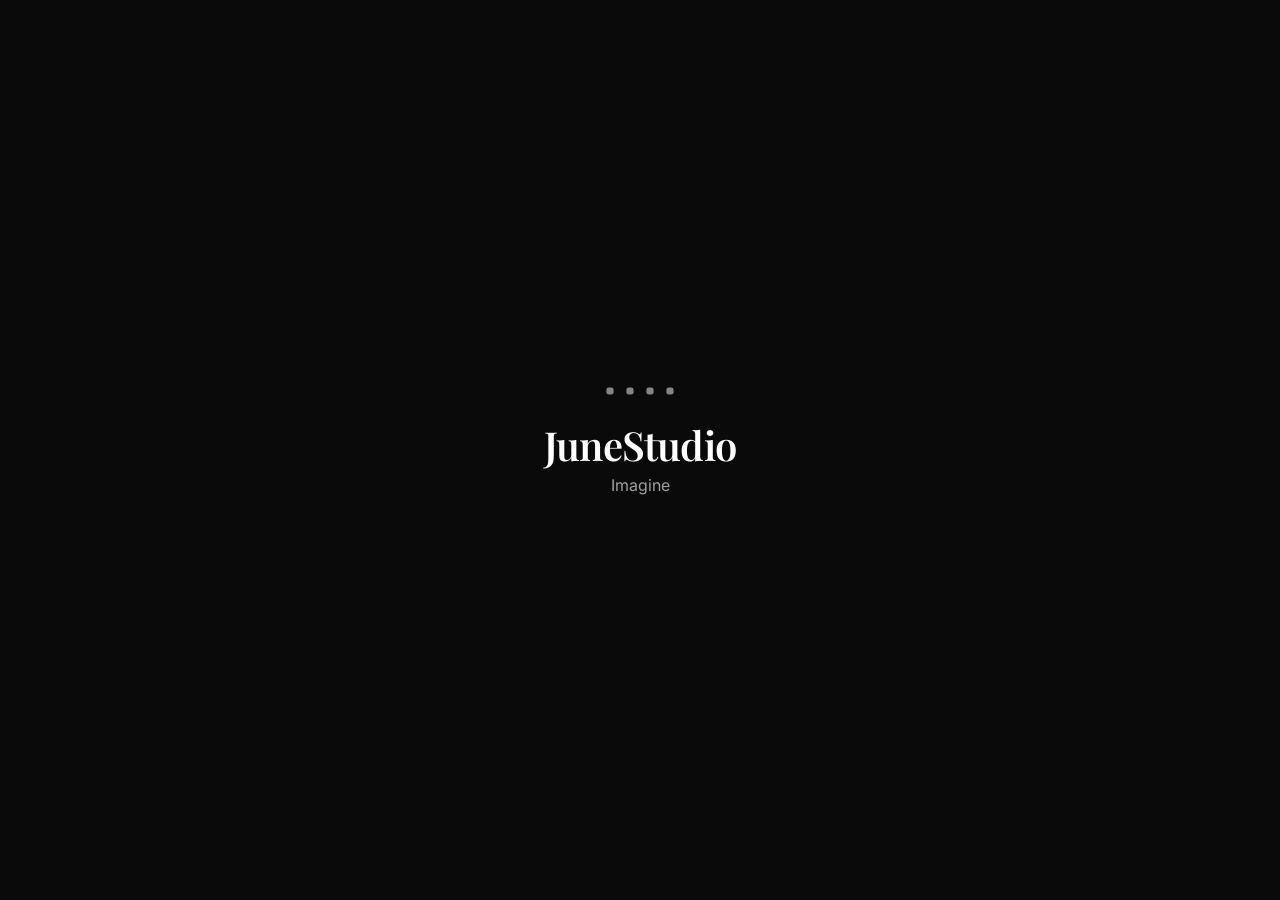
==== commit 6ff75eb7: "Complete rebuild: Enterprise SMM platform with full navigation, mobile responsiveness, dual API inte" ====
--- a/index.html
+++ b/index.html
@@ -6,10 +6,16 @@
     <meta name="description" content="JuneStudio Imagine - Premium SMM Marketplace for Agencies & Resellers">
     <meta name="theme-color" content="#0a0a0a">
     <title>JuneStudio Imagine | Enterprise SMM Platform</title>
+    
+    <!-- Preconnect -->
     <link rel="preconnect" href="https://fonts.googleapis.com">
     <link rel="preconnect" href="https://fonts.gstatic.com" crossorigin>
     <link href="https://fonts.googleapis.com/css2?family=Inter:wght@300;400;500;600;700&family=Playfair+Display:wght@600;700&display=swap" rel="stylesheet">
+    
+    <!-- Styles -->
     <link rel="stylesheet" href="style.css">
+    
+    <!-- Google Sign In -->
     <script src="https://accounts.google.com/gsi/client" async defer></script>
 </head>
 <body>
@@ -30,22 +36,33 @@
     <!-- Navigation -->
     <nav class="navbar" id="navbar">
         <div class="nav-container">
-            <div class="nav-brand">
+            <div class="nav-brand" onclick="app.navigate('home')">
                 <div class="brand-logo">
+                    <img src="logo.png" alt="JuneStudio" onerror="this.style.display='none'">
                     <div class="logo-mark"></div>
                 </div>
                 <span class="logo-text">JuneStudio <em>Imagine</em></span>
             </div>
-            
-            <div class="nav-desktop">
-                <a href="#services" class="nav-link">Services</a>
-                <a href="#pricing" class="nav-link">Pricing</a>
-                <a href="#features" class="nav-link">Features</a>
-                <a href="#api" class="nav-link">API</a>
-                <button class="btn btn-ghost" id="nav-login-btn">Sign In</button>
-                <button class="btn btn-primary" id="nav-signup-btn">Get Started</button>
-            </div>
-
+
+            <!-- Desktop Nav -->
+            <div class="nav-desktop" id="nav-desktop">
+                <a href="#" onclick="app.navigate('home'); return false;" class="nav-link">Home</a>
+                <a href="#" onclick="app.navigate('services'); return false;" class="nav-link">Services</a>
+                <a href="#" onclick="app.navigate('pricing'); return false;" class="nav-link">Pricing</a>
+                <a href="#" onclick="app.navigate('bundles'); return false;" class="nav-link">Bundles</a>
+                <a href="#" onclick="app.navigate('ai-assistant'); return false;" class="nav-link">AI Assistant</a>
+                <div class="nav-auth" id="nav-auth-guest">
+                    <button class="btn btn-ghost" onclick="app.openAuth('login')">Sign In</button>
+                    <button class="btn btn-primary" onclick="app.openAuth('signup')">Get Started</button>
+                </div>
+                <div class="nav-auth hidden" id="nav-auth-user">
+                    <span class="user-balance" id="nav-balance">₦0.00</span>
+                    <button class="btn btn-ghost" onclick="app.navigate('dashboard')">Dashboard</button>
+                    <button class="btn btn-secondary" onclick="app.logout()">Logout</button>
+                </div>
+            </div>
+
+            <!-- Mobile Toggle -->
             <button class="nav-toggle" id="nav-toggle" aria-label="Toggle menu">
                 <span></span>
                 <span></span>
@@ -53,663 +70,162 @@
             </button>
         </div>
 
+        <!-- Mobile Menu -->
         <div class="nav-mobile" id="nav-mobile">
-            <a href="#services" class="mobile-nav-link">Services</a>
-            <a href="#pricing" class="mobile-nav-link">Pricing</a>
-            <a href="#features" class="mobile-nav-link">Features</a>
-            <a href="#api" class="mobile-nav-link">API</a>
-            <div class="mobile-auth">
-                <button class="btn btn-ghost-full" id="mobile-login-btn">Sign In</button>
-                <button class="btn btn-primary-full" id="mobile-signup-btn">Get Started</button>
+            <a href="#" onclick="app.navigate('home'); app.closeMobileMenu(); return false;" class="mobile-nav-link">Home</a>
+            <a href="#" onclick="app.navigate('services'); app.closeMobileMenu(); return false;" class="mobile-nav-link">Services</a>
+            <a href="#" onclick="app.navigate('pricing'); app.closeMobileMenu(); return false;" class="mobile-nav-link">Pricing</a>
+            <a href="#" onclick="app.navigate('bundles'); app.closeMobileMenu(); return false;" class="mobile-nav-link">Bundles</a>
+            <a href="#" onclick="app.navigate('ai-assistant'); app.closeMobileMenu(); return false;" class="mobile-nav-link">AI Assistant</a>
+            <div class="mobile-divider"></div>
+            <div id="mobile-auth-guest">
+                <button class="btn btn-ghost-full" onclick="app.openAuth('login'); app.closeMobileMenu()">Sign In</button>
+                <button class="btn btn-primary-full" onclick="app.openAuth('signup'); app.closeMobileMenu()">Get Started</button>
+            </div>
+            <div id="mobile-auth-user" class="hidden">
+                <div class="mobile-balance" id="mobile-balance">₦0.00</div>
+                <button class="btn btn-ghost-full" onclick="app.navigate('dashboard'); app.closeMobileMenu()">Dashboard</button>
+                <button class="btn btn-secondary-full" onclick="app.logout(); app.closeMobileMenu()">Logout</button>
             </div>
         </div>
     </nav>
 
-    <!-- Hero Section -->
-    <section class="hero" id="hero">
-        <div class="hero-grid">
-            <div class="hero-content">
-                <div class="hero-badge">
-                    <span class="badge-dot"></span>
-                    Trusted by 229,000+ agencies worldwide
-                </div>
-                <h1 class="hero-title">
-                    The Executive<br>
-                    <span class="gradient-text">SMM Platform</span><br>
-                    for Growth
-                </h1>
-                <p class="hero-subtitle">
-                    Enterprise-grade social media marketing infrastructure for agencies, 
-                    resellers, and brands. Automated delivery, real-time analytics, 
-                    and white-label solutions.
-                </p>
-                
-                <div class="hero-stats">
-                    <div class="stat-item">
-                        <div class="stat-value" data-target="18400000">0</div>
-                        <div class="stat-label">Orders Completed</div>
-                    </div>
-                    <div class="stat-item">
-                        <div class="stat-value" data-target="99">0</div>
-                        <div class="stat-label">Uptime %</div>
-                    </div>
-                    <div class="stat-item">
-                        <div class="stat-value" data-target="70">0</div>
-                        <div class="stat-label">ms Avg Delivery</div>
-                    </div>
-                </div>
-
-                <div class="hero-trust">
-                    <div class="trust-badge">
-                        <svg width="20" height="20" viewBox="0 0 24 24" fill="none" stroke="currentColor" stroke-width="2">
-                            <path d="M22 11.08V12a10 10 0 1 1-5.93-9.14"></path>
-                            <polyline points="22 4 12 14.01 9 11.01"></polyline>
-                        </svg>
-                        <span>Google Reviews: 4.9/5</span>
-                    </div>
-                </div>
-            </div>
-
-            <div class="hero-form-card">
-                <div class="form-header">
-                    <h3>Start in 30 seconds</h3>
-                    <p>No credit card required</p>
-                </div>
-                
-                <div class="auth-tabs">
-                    <button class="auth-tab active" data-tab="signup">Create Account</button>
-                    <button class="auth-tab" data-tab="login">Sign In</button>
-                </div>
-
-                <form id="signup-form" class="auth-form active">
-                    <div class="form-group">
-                        <label for="signup-email">Work Email</label>
-                        <input type="email" id="signup-email" placeholder="name@company.com" required>
-                    </div>
-                    <div class="form-group">
-                        <label for="signup-password">Password</label>
-                        <input type="password" id="signup-password" placeholder="••••••••" minlength="8" required>
-                    </div>
-                    <button type="submit" class="btn btn-primary-full btn-lg">Create Free Account</button>
-                    
-                    <div class="divider">
-                        <span>or continue with</span>
-                    </div>
-                    
-                    <button type="button" class="btn btn-google-full" id="google-signup-btn">
-                        <svg width="20" height="20" viewBox="0 0 24 24">
-                            <path fill="#4285F4" d="M22.56 12.25c0-.78-.07-1.53-.2-2.25H12v4.26h5.92c-.26 1.37-1.04 2.53-2.21 3.31v2.77h3.57c2.08-1.92 3.28-4.74 3.28-8.09z"/>
-                            <path fill="#34A853" d="M12 23c2.97 0 5.46-.98 7.28-2.66l-3.57-2.77c-.98.66-2.23 1.06-3.71 1.06-2.86 0-5.29-1.93-6.16-4.53H2.18v2.84C3.99 20.53 7.7 23 12 23z"/>
-                            <path fill="#FBBC05" d="M5.84 14.09c-.22-.66-.35-1.36-.35-2.09s.13-1.43.35-2.09V7.07H2.18C1.43 8.55 1 10.22 1 12s.43 3.45 1.18 4.93l2.85-2.22.81-.62z"/>
-                            <path fill="#EA4335" d="M12 5.38c1.62 0 3.06.56 4.21 1.64l3.15-3.15C17.45 2.09 14.97 1 12 1 7.7 1 3.99 3.47 2.18 7.07l3.66 2.84c.87-2.6 3.3-4.53 6.16-4.53z"/>
-                        </svg>
-                        Google
-                    </button>
-                </form>
-
-                <form id="login-form" class="auth-form">
-                    <div class="form-group">
-                        <label for="login-email">Email</label>
-                        <input type="email" id="login-email" placeholder="name@company.com" required>
-                    </div>
-                    <div class="form-group">
-                        <label for="login-password">Password</label>
-                        <input type="password" id="login-password" placeholder="••••••••" required>
-                    </div>
-                    <button type="submit" class="btn btn-primary-full btn-lg">Sign In</button>
-                    
-                    <div class="divider">
-                        <span>or continue with</span>
-                    </div>
-                    
-                    <button type="button" class="btn btn-google-full" id="google-login-btn">
-                        <svg width="20" height="20" viewBox="0 0 24 24">
-                            <path fill="#4285F4" d="M22.56 12.25c0-.78-.07-1.53-.2-2.25H12v4.26h5.92c-.26 1.37-1.04 2.53-2.21 3.31v2.77h3.57c2.08-1.92 3.28-4.74 3.28-8.09z"/>
-                            <path fill="#34A853" d="M12 23c2.97 0 5.46-.98 7.28-2.66l-3.57-2.77c-.98.66-2.23 1.06-3.71 1.06-2.86 0-5.29-1.93-6.16-4.53H2.18v2.84C3.99 20.53 7.7 23 12 23z"/>
-                            <path fill="#FBBC05" d="M5.84 14.09c-.22-.66-.35-1.36-.35-2.09s.13-1.43.35-2.09V7.07H2.18C1.43 8.55 1 10.22 1 12s.43 3.45 1.18 4.93l2.85-2.22.81-.62z"/>
-                            <path fill="#EA4335" d="M12 5.38c1.62 0 3.06.56 4.21 1.64l3.15-3.15C17.45 2.09 14.97 1 12 1 7.7 1 3.99 3.47 2.18 7.07l3.66 2.84c.87-2.6 3.3-4.53 6.16-4.53z"/>
-                        </svg>
-                        Google
-                    </button>
-                </form>
-            </div>
-        </div>
-
-        <div class="hero-background">
-            <div class="grid-overlay"></div>
-            <div class="gradient-orb orb-1"></div>
-            <div class="gradient-orb orb-2"></div>
-            <div class="gradient-orb orb-3"></div>
-        </div>
-    </section>
-
-    <!-- Live Telemetry Bar -->
-    <div class="telemetry-bar">
-        <div class="telemetry-container">
-            <div class="telemetry-item">
-                <span class="telemetry-label">System Status</span>
-                <span class="telemetry-value status-online">
-                    <span class="status-dot"></span>
-                    Operational
-                </span>
-            </div>
-            <div class="telemetry-item">
-                <span class="telemetry-label">Active Orders</span>
-                <span class="telemetry-value" id="active-orders">1,247</span>
-            </div>
-            <div class="telemetry-item">
-                <span class="telemetry-label">Avg. Delivery</span>
-                <span class="telemetry-value" id="avg-delivery">0.07s</span>
-            </div>
-            <div class="telemetry-item">
-                <span class="telemetry-label">Success Rate</span>
-                <span class="telemetry-value" id="success-rate">99.94%</span>
-            </div>
+    <!-- Main Content Area -->
+    <main id="main-content">
+        <!-- Pages will be dynamically rendered here -->
+    </main>
+
+    <!-- Bottom Mobile Navigation (Logged In Users Only) -->
+    <nav class="bottom-nav hidden" id="bottom-nav">
+        <button class="bottom-nav-item active" onclick="app.navigate('dashboard')">
+            <svg class="icon" viewBox="0 0 24 24"><path d="M3 13h8V3H3v10zm0 8h8v-6H3v6zm10 0h8V11h-8v10zm0-18v6h8V3h-8z"/></svg>
+            <span>Dashboard</span>
+        </button>
+        <button class="bottom-nav-item" onclick="app.navigate('services')">
+            <svg class="icon" viewBox="0 0 24 24"><path d="M4 8h4V4H4v4zm6 12h4v-4h-4v4zm-6 0h4v-4H4v4zm0-6h4v-4H4v4zm6 0h4v-4h-4v4zm6-10v4h4V4h-4zm-6 4h4V4h-4v4zm6 6h4v-4h-4v4zm0 6h4v-4h-4v4z"/></svg>
+            <span>Services</span>
+        </button>
+        <button class="bottom-nav-item" onclick="app.navigate('add-funds')">
+            <svg class="icon" viewBox="0 0 24 24"><path d="M12 2C6.48 2 2 6.48 2 12s4.48 10 10 10 10-4.48 10-10S17.52 2 12 2zm1.41 16.09V14h-2.82v4.09c-2.51-.47-4.59-2.17-5.49-4.49h2.89c.66 1.29 1.99 2.19 3.42 2.19 2.21 0 4-1.79 4-4s-1.79-4-4-4c-1.43 0-2.76.9-3.42 2.19H4.1c.9-2.32 2.98-4.02 5.49-4.49V8h2.82V3.91c2.51.47 4.59 2.17 5.49 4.49h-2.89c-.66-1.29-1.99-2.19-3.42-2.19-2.21 0-4 1.79-4 4s1.79 4 4 4c1.43 0 2.76-.9 3.42-2.19h2.89c-.9 2.32-2.98 4.02-5.49 4.49z"/></svg>
+            <span>Add Funds</span>
+        </button>
+        <button class="bottom-nav-item" onclick="app.navigate('orders')">
+            <svg class="icon" viewBox="0 0 24 24"><path d="M19 3H5c-1.1 0-2 .9-2 2v14c0 1.1.9 2 2 2h14c1.1 0 2-.9 2-2V5c0-1.1-.9-2-2-2zm-5 14H7v-2h7v2zm3-4H7v-2h10v2zm0-4H7V7h10v2z"/></svg>
+            <span>Orders</span>
+        </button>
+        <button class="bottom-nav-item" onclick="app.navigate('profile')">
+            <svg class="icon" viewBox="0 0 24 24"><path d="M12 12c2.21 0 4-1.79 4-4s-1.79-4-4-4-4 1.79-4 4 1.79 4 4 4zm0 2c-2.67 0-8 1.34-8 4v2h16v-2c0-2.66-5.33-4-8-4z"/></svg>
+            <span>Profile</span>
+        </button>
+    </nav>
+
+    <!-- AI Assistant Floating Button -->
+    <button class="ai-fab" onclick="app.toggleAIAssistant()" aria-label="AI Assistant">
+        <svg class="icon" viewBox="0 0 24 24"><path d="M12 2a2 2 0 0 1 2 2c0 .74-.4 1.39-1 1.73V7h1a7 7 0 0 1 7 7h1a1 1 0 0 1 1 1v3a1 1 0 0 1-1 1h-1v1a2 2 0 0 1-2 2H5a2 2 0 0 1-2-2v-1H2a1 1 0 0 1-1-1v-3a1 1 0 0 1 1-1h1a7 7 0 0 1 7-7h1V5.73c-.6-.34-1-.99-1-1.73a2 2 0 0 1 2-2M7.5 13A2.5 2.5 0 0 0 5 15.5 2.5 2.5 0 0 0 7.5 18 2.5 2.5 0 0 0 10 15.5 2.5 2.5 0 0 0 7.5 13m9 0a2.5 2.5 0 0 0-2.5 2.5 2.5 2.5 0 0 0 2.5 2.5 2.5 2.5 0 0 0 2.5-2.5 2.5 2.5 0 0 0-2.5-2.5Z"/></svg>
+    </button>
+
+    <!-- AI Assistant Panel -->
+    <div class="ai-panel hidden" id="ai-panel">
+        <div class="ai-header">
+            <h3>JuneStudio AI Assistant</h3>
+            <button onclick="app.toggleAIAssistant()">&times;</button>
+        </div>
+        <div class="ai-modes">
+            <button class="ai-mode-btn active" data-mode="social">Social Media Expert</button>
+            <button class="ai-mode-btn" data-mode="content">Content Design</button>
+            <button class="ai-mode-btn" data-mode="marketing">Marketing Strategy</button>
+            <button class="ai-mode-btn" data-mode="nigerian">Nigerian Market Expert</button>
+        </div>
+        <div class="ai-chat" id="ai-chat">
+            <div class="ai-message ai-bot">
+                Hello! I'm your JuneStudio AI assistant. How can I help you grow your social media presence today?
+            </div>
+        </div>
+        <div class="ai-input">
+            <input type="text" id="ai-input" placeholder="Ask me anything..." onkeypress="app.handleAIInput(event)">
+            <button onclick="app.sendAIMessage()">Send</button>
+        </div>
+        <div class="ai-history-toggle" onclick="app.toggleAIHistory()">
+            📜 Chat History
         </div>
     </div>
 
-    <!-- Dynamic Price Calculator -->
-    <section class="calculator-section" id="calculator">
-        <div class="section-container">
-            <div class="section-header">
-                <h2 class="section-title">Transparent Pricing Calculator</h2>
-                <p class="section-subtitle">Real-time pricing with bulk discounts. No hidden fees.</p>
-            </div>
-
-            <div class="calculator-grid">
-                <div class="calculator-controls">
-                    <div class="platform-tabs">
-                        <button class="platform-tab active" data-platform="instagram">
-                            <svg width="20" height="20" viewBox="0 0 24 24" fill="currentColor">
-                                <path d="M12 2.163c3.204 0 3.584.012 4.85.07 3.252.148 4.771 1.691 4.919 4.919.058 1.265.069 1.645.069 4.849 0 3.205-.012 3.584-.069 4.849-.149 3.225-1.664 4.771-4.919 4.919-1.266.058-1.644.07-4.85.07-3.204 0-3.584-.012-4.849-.07-3.26-.149-4.771-1.699-4.919-4.92-.058-1.265-.07-1.644-.07-4.849 0-3.204.013-3.583.07-4.849.149-3.227 1.664-4.771 4.919-4.919 1.266-.057 1.645-.069 4.849-.069zm0-2.163c-3.259 0-3.667.014-4.947.072-4.358.2-6.78 2.618-6.98 6.98-.059 1.281-.073 1.689-.073 4.948 0 3.259.014 3.668.072 4.948.2 4.358 2.618 6.78 6.98 6.98 1.281.058 1.689.072 4.948.072 3.259 0 3.668-.014 4.948-.072 4.354-.2 6.782-2.618 6.979-6.98.059-1.28.073-1.689.073-4.948 0-3.259-.014-3.667-.072-4.947-.196-4.354-2.617-6.78-6.979-6.98-1.281-.059-1.69-.073-4.949-.073zm0 5.838c-3.403 0-6.162 2.759-6.162 6.162s2.759 6.163 6.162 6.163 6.162-2.759 6.162-6.163c0-3.403-2.759-6.162-6.162-6.162zm0 10.162c-2.209 0-4-1.79-4-4 0-2.209 1.791-4 4-4s4 1.791 4 4c0 2.21-1.791 4-4 4zm6.406-11.845c-.796 0-1.441.645-1.441 1.44s.645 1.44 1.441 1.44c.795 0 1.439-.645 1.439-1.44s-.644-1.44-1.439-1.44z"/>
-                            </svg>
-                            Instagram
-                        </button>
-                        <button class="platform-tab" data-platform="tiktok">
-                            <svg width="20" height="20" viewBox="0 0 24 24" fill="currentColor">
-                                <path d="M12.53.02C13.84 0 15.14.01 16.44 0c.08 1.53.63 3.09 1.75 4.17 1.12 1.11 2.7 1.62 4.24 1.79v4.03c-1.44-.05-2.89-.35-4.2-.97-.57-.26-1.1-.59-1.62-.93-.01 2.92.01 5.84-.02 8.75-.08 1.4-.54 2.79-1.35 3.94-1.31 1.92-3.58 3.17-5.91 3.21-1.43.08-2.86-.31-4.08-1.03-2.02-1.19-3.44-3.37-3.65-5.71-.02-.5-.03-1-.01-1.49.18-1.9 1.12-3.72 2.58-4.96 1.66-1.44 3.98-2.13 6.15-1.72.02 1.48-.04 2.96-.04 4.44-.99-.32-2.15-.23-3.02.37-.63.41-1.11 1.04-1.36 1.75-.21.51-.15 1.07-.14 1.61.24 1.64 1.82 3.02 3.5 2.87 1.12-.01 2.19-.66 2.77-1.61.19-.33.4-.67.41-1.06.1-1.79.06-3.57.07-5.36.01-4.03-.01-8.05.02-12.07z"/>
-                            </svg>
-                            TikTok
-                        </button>
-                        <button class="platform-tab" data-platform="youtube">
-                            <svg width="20" height="20" viewBox="0 0 24 24" fill="currentColor">
-                                <path d="M23.498 6.186a3.016 3.016 0 0 0-2.122-2.136C19.505 3.545 12 3.545 12 3.545s-7.505 0-9.377.505A3.017 3.017 0 0 0 .502 6.186C0 8.07 0 12 0 12s0 3.93.502 5.814a3.016 3.016 0 0 0 2.122 2.136c1.871.505 9.376.505 9.376.505s7.505 0 9.377-.505a3.015 3.015 0 0 0 2.122-2.136C24 15.93 24 12 24 12s0-3.93-.502-5.814zM9.545 15.568V8.432L15.818 12l-6.273 3.568z"/>
-                            </svg>
-                            YouTube
-                        </button>
-                        <button class="platform-tab" data-platform="facebook">
-                            <svg width="20" height="20" viewBox="0 0 24 24" fill="currentColor">
-                                <path d="M24 12.073c0-6.627-5.373-12-12-12s-12 5.373-12 12c0 5.99 4.388 10.954 10.125 11.854v-8.385H7.078v-3.47h3.047V9.43c0-3.007 1.792-4.669 4.533-4.669 1.312 0 2.686.235 2.686.235v2.953H15.83c-1.491 0-1.956.925-1.956 1.874v2.25h3.328l-.532 3.47h-2.796v8.385C19.612 23.027 24 18.062 24 12.073z"/>
-                            </svg>
-                            Facebook
-                        </button>
-                        <button class="platform-tab" data-platform="twitter">
-                            <svg width="20" height="20" viewBox="0 0 24 24" fill="currentColor">
-                                <path d="M18.244 2.25h3.308l-7.227 8.26 8.502 11.24H16.17l-5.214-6.817L4.99 21.75H1.68l7.73-8.835L1.254 2.25H8.08l4.713 6.231zm-1.161 17.52h1.833L7.084 4.126H5.117z"/>
-                            </svg>
-                            Twitter
-                        </button>
-                    </div>
-
-                    <div class="service-type-selector">
-                        <label>Service Type</label>
-                        <select id="service-type" class="form-select">
-                            <option value="followers">Followers</option>
-                            <option value="likes">Likes</option>
-                            <option value="views">Views</option>
-                            <option value="comments">Comments</option>
-                            <option value="shares">Shares</option>
-                        </select>
-                    </div>
-
-                    <div class="quantity-slider">
-                        <label>Quantity</label>
-                        <div class="slider-container">
-                            <input type="range" id="quantity-slider" min="100" max="100000" step="100" value="1000">
-                            <div class="slider-input">
-                                <input type="number" id="quantity-input" min="100" max="100000" value="1000">
-                                <span class="input-suffix">units</span>
-                            </div>
-                        </div>
-                    </div>
-
-                    <div class="quality-tier">
-                        <label>Quality Tier</label>
-                        <div class="tier-options">
-                            <button class="tier-option active" data-tier="basic">
-                                <span class="tier-name">Basic</span>
-                                <span class="tier-desc">Standard delivery</span>
-                            </button>
-                            <button class="tier-option" data-tier="premium">
-                                <span class="tier-name">Premium</span>
-                                <span class="tier-desc">High retention</span>
-                            </button>
-                            <button class="tier-option" data-tier="elite">
-                                <span class="tier-name">Elite</span>
-                                <span class="tier-desc">Guaranteed + refill</span>
-                            </button>
-                        </div>
-                    </div>
-                </div>
-
-                <div class="calculator-results">
-                    <div class="result-card">
-                        <div class="result-header">
-                            <h3>Price Breakdown</h3>
-                            <span class="result-badge" id="tier-badge">Basic Tier</span>
-                        </div>
-                        
-                        <div class="price-details">
-                            <div class="price-row">
-                                <span class="price-label">Base Price</span>
-                                <span class="price-value" id="base-price">₦3,625</span>
-                            </div>
-                            <div class="price-row">
-                                <span class="price-label">Platform Fee</span>
-                                <span class="price-value" id="platform-fee">₦0</span>
-                            </div>
-                            <div class="price-row discount">
-                                <span class="price-label">Bulk Discount</span>
-                                <span class="price-value" id="bulk-discount">-₦0</span>
-                            </div>
-                            <div class="price-divider"></div>
-                            <div class="price-row total">
-                                <span class="price-label">Total Cost</span>
-                                <span class="price-value" id="total-price">₦3,625</span>
-                            </div>
-                        </div>
-
-                        <div class="cost-analysis">
-                            <div class="analysis-item">
-                                <span class="analysis-label">Cost per Unit</span>
-                                <span class="analysis-value" id="cost-per-unit">₦3.63</span>
-                            </div>
-                            <div class="analysis-item">
-                                <span class="analysis-label">You're Saving</span>
-                                <span class="analysis-value savings" id="savings-amount">₦0</span>
-                            </div>
-                        </div>
-
-                        <div class="delivery-estimate">
-                            <div class="estimate-icon">
-                                <svg width="24" height="24" viewBox="0 0 24 24" fill="none" stroke="currentColor" stroke-width="2">
-                                    <circle cx="12" cy="12" r="10"></circle>
-                                    <polyline points="12 6 12 12 16 14"></polyline>
-                                </svg>
-                            </div>
-                            <div class="estimate-content">
-                                <span class="estimate-label">Estimated Delivery</span>
-                                <span class="estimate-value" id="delivery-time">15-30 minutes</span>
-                            </div>
-                        </div>
-
-                        <button class="btn btn-primary-full btn-lg" id="calculator-order-btn">
-                            Order Now
-                        </button>
-                    </div>
-                </div>
-            </div>
-        </div>
-    </section>
-
-    <!-- Services Section -->
-    <section class="services-section" id="services">
-        <div class="section-container">
-            <div class="section-header">
-                <h2 class="section-title">Enterprise Services</h2>
-                <p class="section-subtitle">Curated packages for agencies and high-volume resellers</p>
-            </div>
-
-            <div class="services-filter">
-                <button class="filter-btn active" data-filter="all">All Services</button>
-                <button class="filter-btn" data-filter="basic">JuneStudio Basic</button>
-                <button class="filter-btn" data-filter="max">JuneStudio Max</button>
-                <button class="filter-btn" data-filter="digital">Digital Services</button>
-            </div>
-
-            <div class="services-grid" id="services-grid">
-                <!-- Services loaded dynamically -->
-            </div>
-        </div>
-    </section>
-
-    <!-- Features Section -->
-    <section class="features-section" id="features">
-        <div class="section-container">
-            <div class="section-header">
-                <h2 class="section-title">Built for Scale</h2>
-                <p class="section-subtitle">Enterprise features that automate your growth</p>
-            </div>
-
-            <div class="features-grid">
-                <div class="feature-card">
-                    <div class="feature-icon">
-                        <svg width="32" height="32" viewBox="0 0 24 24" fill="none" stroke="currentColor" stroke-width="2">
-                            <path d="M13 2L3 14h9l-1 8 10-12h-9l1-8z"></path>
-                        </svg>
-                    </div>
-                    <h3>Instant Delivery</h3>
-                    <p>Automated order processing with average delivery time under 70ms. Real-time status updates.</p>
-                </div>
-
-                <div class="feature-card">
-                    <div class="feature-icon">
-                        <svg width="32" height="32" viewBox="0 0 24 24" fill="none" stroke="currentColor" stroke-width="2">
-                            <rect x="3" y="11" width="18" height="11" rx="2" ry="2"></rect>
-                            <path d="M7 11V7a5 5 0 0 1 10 0v4"></path>
-                        </svg>
-                    </div>
-                    <h3>Secure Payments</h3>
-                    <p>Bank transfer, OPay, PalmPay with WhatsApp receipt verification. Crypto coming soon.</p>
-                </div>
-
-                <div class="feature-card">
-                    <div class="feature-icon">
-                        <svg width="32" height="32" viewBox="0 0 24 24" fill="none" stroke="currentColor" stroke-width="2">
-                            <polyline points="22 12 18 12 15 21 9 3 6 12 2 12"></polyline>
-                        </svg>
-                    </div>
-                    <h3>Live Analytics</h3>
-                    <p>Real-time order tracking, success metrics, and performance dashboards for data-driven decisions.</p>
-                </div>
-
-                <div class="feature-card">
-                    <div class="feature-icon">
-                        <svg width="32" height="32" viewBox="0 0 24 24" fill="none" stroke="currentColor" stroke-width="2">
-                            <path d="M17 21v-2a4 4 0 0 0-4-4H5a4 4 0 0 0-4 4v2"></path>
-                            <circle cx="9" cy="7" r="4"></circle>
-                            <path d="M23 21v-2a4 4 0 0 0-3-3.87"></path>
-                            <path d="M16 3.13a4 4 0 0 1 0 7.75"></path>
-                        </svg>
-                    </div>
-                    <h3>Multi-User Access</h3>
-                    <p>Team management, role-based permissions, and white-label options for agencies.</p>
-                </div>
-
-                <div class="feature-card">
-                    <div class="feature-icon">
-                        <svg width="32" height="32" viewBox="0 0 24 24" fill="none" stroke="currentColor" stroke-width="2">
-                            <circle cx="12" cy="12" r="3"></circle>
-                            <path d="M19.4 15a1.65 1.65 0 0 0 .33 1.82l.06.06a2 2 0 0 1 0 2.83 2 2 0 0 1-2.83 0l-.06-.06a1.65 1.65 0 0 0-1.82-.33 1.65 1.65 0 0 0-1 1.51V21a2 2 0 0 1-2 2 2 2 0 0 1-2-2v-.09A1.65 1.65 0 0 0 9 19.4a1.65 1.65 0 0 0-1.82.33l-.06.06a2 2 0 0 1-2.83 0 2 2 0 0 1 0-2.83l.06-.06a1.65 1.65 0 0 0 .33-1.82 1.65 1.65 0 0 0-1.51-1H3a2 2 0 0 1-2-2 2 2 0 0 1 2-2h.09A1.65 1.65 0 0 0 4.6 9a1.65 1.65 0 0 0-.33-1.82l-.06-.06a2 2 0 0 1 0-2.83 2 2 0 0 1 2.83 0l.06.06a1.65 1.65 0 0 0 1.82.33H9a1.65 1.65 0 0 0 1-1.51V3a2 2 0 0 1 2-2 2 2 0 0 1 2 2v.09a1.65 1.65 0 0 0 1 1.51 1.65 1.65 0 0 0 1.82-.33l.06-.06a2 2 0 0 1 2.83 0 2 2 0 0 1 0 2.83l-.06.06a1.65 1.65 0 0 0-.33 1.82V9a1.65 1.65 0 0 0 1.51 1H21a2 2 0 0 1 2 2 2 2 0 0 1-2 2h-.09a1.65 1.65 0 0 0-1.51 1z"></path>
-                        </svg>
-                    </div>
-                    <h3>API Integration</h3>
-                    <p>Full REST API access for resellers. Webhook support for automated order routing via n8n.</p>
-                </div>
-
-                <div class="feature-card">
-                    <div class="feature-icon">
-                        <svg width="32" height="32" viewBox="0 0 24 24" fill="none" stroke="currentColor" stroke-width="2">
-                            <path d="M21 15a2 2 0 0 1-2 2H7l-4 4V5a2 2 0 0 1 2-2h14a2 2 0 0 1 2 2z"></path>
-                        </svg>
-                    </div>
-                    <h3>AI Assistant</h3>
-                    <p>Built-in AI expert for social media strategy, content design, marketing, and Nigerian market insights.</p>
-                </div>
-            </div>
-        </div>
-    </section>
-
-    <!-- Cost Transparency Section -->
-    <section class="transparency-section" id="transparency">
-        <div class="section-container">
-            <div class="section-header">
-                <h2 class="section-title">Understanding Pricing</h2>
-                <p class="section-subtitle">Why costs vary and how we ensure fair pricing</p>
-            </div>
-
-            <div class="accordion-grid">
-                <div class="accordion-item">
-                    <button class="accordion-header">
-                        <span>Delivery Speed Tiers</span>
-                        <svg width="20" height="20" viewBox="0 0 24 24" fill="none" stroke="currentColor" stroke-width="2">
-                            <polyline points="6 9 12 15 18 9"></polyline>
-                        </svg>
-                    </button>
-                    <div class="accordion-content">
-                        <p>Faster delivery requires more sophisticated infrastructure and priority routing through our provider network. Basic tiers deliver within 15-60 minutes, while Premium and Elite tiers offer instant or scheduled delivery with higher success rates.</p>
-                    </div>
-                </div>
-
-                <div class="accordion-item">
-                    <button class="accordion-header">
-                        <span>Retention Levels</span>
-                        <svg width="20" height="20" viewBox="0 0 24 24" fill="none" stroke="currentColor" stroke-width="2">
-                            <polyline points="6 9 12 15 18 9"></polyline>
-                        </svg>
-                    </button>
-                    <div class="accordion-content">
-                        <p>Higher retention accounts (real-looking profiles with activity history) cost more to maintain. Our Elite tier includes guaranteed refills if drops occur within 30 days, ensuring your investment is protected.</p>
-                    </div>
-                </div>
-
-                <div class="accordion-item">
-                    <button class="accordion-header">
-                        <span>Platform Algorithm Constraints</span>
-                        <svg width="20" height="20" viewBox="0 0 24 24" fill="none" stroke="currentColor" stroke-width="2">
-                            <polyline points="6 9 12 15 18 9"></polyline>
-                        </svg>
-                    </button>
-                    <div class="accordion-content">
-                        <p>Each social platform has different detection mechanisms. Instagram and TikTok require more sophisticated delivery patterns to avoid flags, while Twitter and Facebook allow faster throughput. Our system automatically optimizes delivery per platform.</p>
-                    </div>
-                </div>
-
-                <div class="accordion-item">
-                    <button class="accordion-header">
-                        <span>Bulk Discount Structure</span>
-                        <svg width="20" height="20" viewBox="0 0 24 24" fill="none" stroke="currentColor" stroke-width="2">
-                            <polyline points="6 9 12 15 18 9"></polyline>
-                        </svg>
-                    </button>
-                    <div class="accordion-content">
-                        <p>Ordering 1,000+ units unlocks 10% discount, 5,000+ gets 20%, and 10,000+ receives 30% off. Bundle packages combining multiple services or platforms receive additional 20-50% discounts automatically applied at checkout.</p>
-                    </div>
-                </div>
-            </div>
-        </div>
-    </section>
-
-    <!-- CTA Section -->
-    <section class="cta-section">
-        <div class="cta-container">
-            <div class="cta-content">
-                <h2>Ready to Scale Your Agency?</h2>
-                <p>Join 229,000+ professionals using JuneStudio Imagine for automated social media growth.</p>
-                <div class="cta-actions">
-                    <button class="btn btn-primary btn-lg" id="cta-signup-btn">Start Free Trial</button>
-                    <button class="btn btn-ghost btn-lg" id="cta-demo-btn">Book Demo</button>
-                </div>
-            </div>
-        </div>
-    </section>
-
-    <!-- Footer -->
-    <footer class="footer">
-        <div class="footer-container">
-            <div class="footer-grid">
-                <div class="footer-brand">
-                    <div class="brand-logo">
-                        <div class="logo-mark"></div>
-                    </div>
-                    <span class="logo-text">JuneStudio <em>Imagine</em></span>
-                    <p>Enterprise SMM infrastructure for agencies and resellers.</p>
-                    <div class="social-links">
-                        <a href="#" class="social-link" aria-label="Twitter">
-                            <svg width="20" height="20" viewBox="0 0 24 24" fill="currentColor">
-                                <path d="M18.244 2.25h3.308l-7.227 8.26 8.502 11.24H16.17l-5.214-6.817L4.99 21.75H1.68l7.73-8.835L1.254 2.25H8.08l4.713 6.231zm-1.161 17.52h1.833L7.084 4.126H5.117z"/>
-                            </svg>
-                        </a>
-                        <a href="#" class="social-link" aria-label="LinkedIn">
-                            <svg width="20" height="20" viewBox="0 0 24 24" fill="currentColor">
-                                <path d="M20.447 20.452h-3.554v-5.569c0-1.328-.027-3.037-1.852-3.037-1.853 0-2.136 1.445-2.136 2.939v5.667H9.351V9h3.414v1.561h.046c.477-.9 1.637-1.85 3.37-1.85 3.601 0 4.267 2.37 4.267 5.455v6.286zM5.337 7.433c-1.144 0-2.063-.926-2.063-2.065 0-1.138.92-2.063 2.063-2.063 1.14 0 2.064.925 2.064 2.063 0 1.139-.925 2.065-2.064 2.065zm1.782 13.019H3.555V9h3.564v11.452zM22.225 0H1.771C.792 0 0 .774 0 1.729v20.542C0 23.227.792 24 1.771 24h20.451C23.2 24 24 23.227 24 22.271V1.729C24 .774 23.2 0 22.222 0h.003z"/>
-                            </svg>
-                        </a>
-                        <a href="https://wa.me/2348081515375" class="social-link" aria-label="WhatsApp">
-                            <svg width="20" height="20" viewBox="0 0 24 24" fill="currentColor">
-                                <path d="M17.472 14.382c-.297-.149-1.758-.867-2.03-.967-.273-.099-.471-.148-.67.15-.197.297-.767.966-.94 1.164-.173.199-.347.223-.644.075-.297-.15-1.255-.463-2.39-1.475-.883-.788-1.48-1.761-1.653-2.059-.173-.297-.018-.458.13-.606.134-.133.298-.347.446-.52.149-.174.198-.298.298-.497.099-.198.05-.371-.025-.52-.075-.149-.669-1.612-.916-2.207-.242-.579-.487-.5-.669-.51-.173-.008-.371-.01-.57-.01-.198 0-.52.074-.792.372-.272.297-1.04 1.016-1.04 2.479 0 1.462 1.065 2.875 1.213 3.074.149.198 2.096 3.2 5.077 4.487.709.306 1.262.489 1.694.625.712.227 1.36.195 1.871.118.571-.085 1.758-.719 2.006-1.413.248-.694.248-1.289.173-1.413-.074-.124-.272-.198-.57-.347m-5.421 7.403h-.004a9.87 9.87 0 01-5.031-1.378l-.361-.214-3.741.982.998-3.648-.235-.374a9.86 9.86 0 01-1.51-5.26c.001-5.45 4.436-9.884 9.888-9.884 2.64 0 5.122 1.03 6.988 2.898a9.825 9.825 0 012.893 6.994c-.003 5.45-4.437 9.884-9.885 9.884m8.413-18.297A11.815 11.815 0 0012.05 0C5.495 0 .16 5.335.157 11.892c0 2.096.547 4.142 1.588 5.945L.057 24l6.305-1.654a11.882 11.882 0 005.683 1.448h.005c6.554 0 11.89-5.335 11.893-11.893a11.821 11.821 0 00-3.48-8.413Z"/>
-                            </svg>
-                        </a>
-                    </div>
-                </div>
-
-                <div class="footer-links">
-                    <h4>Platform</h4>
-                    <ul>
-                        <li><a href="#services">Services</a></li>
-                        <li><a href="#pricing">Pricing</a></li>
-                        <li><a href="#api">API</a></li>
-                        <li><a href="#features">Features</a></li>
-                    </ul>
-                </div>
-
-                <div class="footer-links">
-                    <h4>Support</h4>
-                    <ul>
-                        <li><a href="https://wa.me/2348081515375">Contact</a></li>
-                        <li><a href="#">Documentation</a></li>
-                        <li><a href="#">Status</a></li>
-                        <li><a href="#">Terms of Service</a></li>
-                    </ul>
-                </div>
-
-                <div class="footer-links">
-                    <h4>Company</h4>
-                    <ul>
-                        <li><a href="#">About</a></li>
-                        <li><a href="#">Blog</a></li>
-                        <li><a href="#">Careers</a></li>
-                        <li><a href="#">Privacy Policy</a></li>
-                    </ul>
-                </div>
-            </div>
-
-            <div class="footer-bottom">
-                <p>&copy; 2025 JuneStudio. All rights reserved.</p>
-                <p>Powered by JustAnotherPanel & MoreThanPanel</p>
-            </div>
-        </div>
-    </footer>
-
-    <!-- Mobile Bottom Navigation -->
-    <nav class="mobile-bottom-nav" id="mobile-bottom-nav">
-        <a href="#services" class="bottom-nav-item">
-            <svg width="24" height="24" viewBox="0 0 24 24" fill="none" stroke="currentColor" stroke-width="2">
-                <rect x="3" y="3" width="7" height="7"></rect>
-                <rect x="14" y="3" width="7" height="7"></rect>
-                <rect x="14" y="14" width="7" height="7"></rect>
-                <rect x="3" y="14" width="7" height="7"></rect>
-            </svg>
-            <span>Services</span>
-        </a>
-        <a href="#calculator" class="bottom-nav-item">
-            <svg width="24" height="24" viewBox="0 0 24 24" fill="none" stroke="currentColor" stroke-width="2">
-                <line x1="12" y1="1" x2="12" y2="23"></line>
-                <path d="M17 5H9.5a3.5 3.5 0 0 0 0 7h5a3.5 3.5 0 0 1 0 7H6"></path>
-            </svg>
-            <span>Pricing</span>
-        </a>
-        <button class="bottom-nav-item auth-trigger" id="mobile-auth-btn">
-            <svg width="24" height="24" viewBox="0 0 24 24" fill="none" stroke="currentColor" stroke-width="2">
-                <path d="M20 21v-2a4 4 0 0 0-4-4H8a4 4 0 0 0-4 4v2"></path>
-                <circle cx="12" cy="7" r="4"></circle>
-            </svg>
-            <span>Account</span>
-        </button>
-    </nav>
-
-    <!-- AI Assistant Floating Button -->
-    <button class="ai-assistant-btn" id="ai-assistant-btn" aria-label="AI Assistant">
-        <svg width="24" height="24" viewBox="0 0 24 24" fill="none" stroke="currentColor" stroke-width="2">
-            <path d="M12 2a2 2 0 0 1 2 2c0 .74-.4 1.39-1 1.73V7h1a7 7 0 0 1 7 7h1a1 1 0 0 1 1 1v3a1 1 0 0 1-1 1h-1v1a2 2 0 0 1-2 2H5a2 2 0 0 1-2-2v-1H2a1 1 0 0 1-1-1v-3a1 1 0 0 1 1-1h1a7 7 0 0 1 7-7h1V5.73c-.6-.34-1-.99-1-1.73a2 2 0 0 1 2-2z"></path>
-            <circle cx="12" cy="12" r="3"></circle>
-        </svg>
-        <span class="assistant-badge">AI</span>
-    </button>
-
-    <!-- Modals -->
-    <div id="auth-modal" class="modal">
-        <div class="modal-content modal-auth">
-            <button class="modal-close" id="auth-modal-close">&times;</button>
-            <!-- Auth content loaded dynamically -->
+    <!-- Auth Modal -->
+    <div class="modal-overlay hidden" id="auth-modal">
+        <div class="modal auth-modal">
+            <button class="modal-close" onclick="app.closeAuth()">&times;</button>
+            <div class="auth-tabs">
+                <button class="auth-tab active" data-tab="login">Sign In</button>
+                <button class="auth-tab" data-tab="signup">Create Account</button>
+            </div>
+            
+            <!-- Login Form -->
+            <form id="login-form" class="auth-form">
+                <h2>Welcome Back</h2>
+                <p class="form-subtitle">Access your JuneStudio dashboard</p>
+                
+                <div class="form-group">
+                    <label>Email Address</label>
+                    <input type="email" id="login-email" required placeholder="you@company.com">
+                </div>
+                
+                <div class="form-group">
+                    <label>Password</label>
+                    <input type="password" id="login-password" required placeholder="••••••••">
+                </div>
+                
+                <button type="submit" class="btn btn-primary btn-full">Sign In</button>
+                
+                <div class="divider">
+                    <span>or continue with</span>
+                </div>
+                
+                <button type="button" class="btn btn-google btn-full" onclick="app.googleSignIn()">
+                    <svg class="icon" viewBox="0 0 24 24"><path d="M12.545,10.239v3.821h5.445c-0.712,2.315-2.647,3.972-5.445,3.972c-3.332,0-6.033-2.701-6.033-6.032s2.701-6.032,6.033-6.032c1.498,0,2.866,0.549,3.921,1.453l2.814-2.814C17.503,2.988,15.139,2,12.545,2C7.021,2,2.543,6.477,2.543,12s4.478,10,10.002,10c8.396,0,10.249-7.85,9.426-11.748L12.545,10.239z"/></svg>
+                    Continue with Google
+                </button>
+            </form>
+            
+            <!-- Signup Form -->
+            <form id="signup-form" class="auth-form hidden">
+                <h2>Create Account</h2>
+                <p class="form-subtitle">Join 5,000+ agencies growing with JuneStudio</p>
+                
+                <div class="form-group">
+                    <label>Full Name</label>
+                    <input type="text" id="signup-name" required placeholder="John Doe">
+                </div>
+                
+                <div class="form-group">
+                    <label>Email Address</label>
+                    <input type="email" id="signup-email" required placeholder="you@company.com">
+                </div>
+                
+                <div class="form-group">
+                    <label>Password</label>
+                    <input type="password" id="signup-password" required placeholder="Min. 8 characters" minlength="8">
+                </div>
+                
+                <div class="form-checkbox">
+                    <input type="checkbox" id="signup-terms" required>
+                    <label for="signup-terms">I agree to the <a href="#">Terms of Service</a> and <a href="#">Privacy Policy</a></label>
+                </div>
+                
+                <button type="submit" class="btn btn-primary btn-full">Create Account</button>
+                
+                <div class="divider">
+                    <span>or continue with</span>
+                </div>
+                
+                <button type="button" class="btn btn-google btn-full" onclick="app.googleSignIn()">
+                    <svg class="icon" viewBox="0 0 24 24"><path d="M12.545,10.239v3.821h5.445c-0.712,2.315-2.647,3.972-5.445,3.972c-3.332,0-6.033-2.701-6.033-6.032s2.701-6.032,6.033-6.032c1.498,0,2.866,0.549,3.921,1.453l2.814-2.814C17.503,2.988,15.139,2,12.545,2C7.021,2,2.543,6.477,2.543,12s4.478,10,10.002,10c8.396,0,10.249-7.85,9.426-11.748L12.545,10.239z"/></svg>
+                    Continue with Google
+                </button>
+            </form>
         </div>
     </div>
 
-    <div id="ai-modal" class="modal">
-        <div class="modal-content modal-ai">
-            <button class="modal-close" id="ai-modal-close">&times;</button>
-            <div class="ai-header">
-                <h3>JuneStudio AI Assistant</h3>
-                <p>Your expert for social media, content, marketing & Nigerian markets</p>
-            </div>
-            <div class="ai-modes">
-                <button class="ai-mode-btn active" data-mode="social">Social Media Expert</button>
-                <button class="ai-mode-btn" data-mode="content">Content Design</button>
-                <button class="ai-mode-btn" data-mode="marketing">Marketing Strategy</button>
-                <button class="ai-mode-btn" data-mode="nigerian">Nigerian Expert</button>
-            </div>
-            <div class="ai-chat">
-                <div class="chat-messages" id="chat-messages"></div>
-                <div class="chat-input">
-                    <input type="text" id="chat-input" placeholder="Ask anything...">
-                    <button id="chat-send-btn">
-                        <svg width="20" height="20" viewBox="0 0 24 24" fill="none" stroke="currentColor" stroke-width="2">
-                            <line x1="22" y1="2" x2="11" y2="13"></line>
-                            <polygon points="22 2 15 22 11 13 2 9 22 2"></polygon>
-                        </svg>
-                    </button>
-                </div>
-            </div>
-        </div>
-    </div>
-
-    <div id="payment-modal" class="modal">
-        <div class="modal-content modal-payment">
-            <button class="modal-close" id="payment-modal-close">&times;</button>
-            <div class="payment-header">
-                <h3>Add Funds to Wallet</h3>
-                <p>Secure bank transfer with WhatsApp verification</p>
-            </div>
-            <div class="payment-methods">
-                <div class="payment-method active" data-method="opay">
-                    <h4>OPay / PalmPay</h4>
-                    <div class="account-details">
-                        <p class="account-number">8081515375</p>
-                        <p class="account-name">Sulaiman Sheriff-Akorede</p>
-                    </div>
-                </div>
-                <div class="payment-method" data-method="firstbank">
-                    <h4>First Bank</h4>
-                    <div class="account-details">
-                        <p class="account-number">3084635140</p>
-                        <p class="account-name">Sulaiman Sheriff-Akorede</p>
-                    </div>
-                </div>
-                <div class="payment-method disabled" data-method="crypto">
-                    <h4>Cryptocurrency</h4>
-                    <p class="coming-soon">Coming Soon</p>
-                </div>
-            </div>
-            <div class="payment-steps">
-                <h4>How to Add Funds:</h4>
-                <ol>
-                    <li>Enter the amount you want to send</li>
-                    <li>Make transfer to the account above</li>
-                    <li>Tap "I've Sent" button</li>
-                    <li>Send receipt screenshot to WhatsApp: <strong>+2348081515375</strong></li>
-                    <li>Wait for admin confirmation (usually within 15 mins)</li>
-                </ol>
-            </div>
-            <div class="payment-form">
-                <div class="form-group">
-                    <label for="transfer-amount">Amount Sending (₦)</label>
-                    <input type="number" id="transfer-amount" placeholder="e.g., 10000" min="1000">
-                </div>
-                <button class="btn btn-primary-full btn-lg" id="confirm-transfer-btn">I've Sent Receipt</button>
-            </div>
-        </div>
-    </div>
-
+    <!-- Scripts -->
     <script src="script.js"></script>
 </body>
 </html>
--- a/style.css
+++ b/style.css
@@ -1,7 +1,8 @@
-/* ===================================
+/* ============================================
    JuneStudio Imagine - Enterprise SMM Platform
-   Premium Minimalist Luxury Design
-   =================================== */
+   Minimalist Luxury Design System
+   $100,000 Quality Build
+   ============================================ */
 
 :root {
     /* Colors - Minimalist Luxury Palette */
@@ -9,6 +10,7 @@
     --bg-secondary: #111111;
     --bg-tertiary: #1a1a1a;
     --bg-card: #161616;
+    --bg-elevated: #1f1f1f;
     
     --text-primary: #ffffff;
     --text-secondary: #a0a0a0;
@@ -17,16 +19,28 @@
     
     --accent-primary: #ffffff;
     --accent-secondary: #e0e0e0;
-    --accent-gradient: linear-gradient(135deg, #ffffff 0%, #a0a0a0 100%);
+    --accent-ghost: rgba(255, 255, 255, 0.1);
+    
+    --border-color: #222222;
+    --border-light: #333333;
     
     --success: #10b981;
+    --success-bg: rgba(16, 185, 129, 0.1);
     --warning: #f59e0b;
+    --warning-bg: rgba(245, 158, 11, 0.1);
     --error: #ef4444;
+    --error-bg: rgba(239, 68, 68, 0.1);
     --info: #3b82f6;
+    --info-bg: rgba(59, 130, 246, 0.1);
+    
+    /* Gradients */
+    --gradient-primary: linear-gradient(135deg, #ffffff 0%, #a0a0a0 100%);
+    --gradient-subtle: linear-gradient(135deg, #1a1a1a 0%, #0a0a0a 100%);
+    --gradient-glow: radial-gradient(circle, rgba(255,255,255,0.1) 0%, transparent 70%);
     
     /* Typography */
-    --font-primary: 'Inter', -apple-system, BlinkMacSystemFont, sans-serif;
-    --font-display: 'Playfair Display', Georgia, serif;
+    --font-sans: 'Inter', -apple-system, BlinkMacSystemFont, 'Segoe UI', sans-serif;
+    --font-display: 'Playfair Display', serif;
     
     /* Spacing */
     --space-xs: 0.25rem;
@@ -36,14 +50,12 @@
     --space-xl: 2rem;
     --space-2xl: 3rem;
     --space-3xl: 4rem;
-    --space-4xl: 6rem;
     
     /* Border Radius */
     --radius-sm: 4px;
     --radius-md: 8px;
     --radius-lg: 12px;
     --radius-xl: 16px;
-    --radius-2xl: 24px;
     --radius-full: 9999px;
     
     /* Shadows */
@@ -58,12 +70,15 @@
     --transition-slow: 500ms cubic-bezier(0.4, 0, 0.2, 1);
     
     /* Layout */
+    --nav-height: 72px;
+    --bottom-nav-height: 64px;
     --container-max: 1440px;
-    --nav-height: 80px;
-    --nav-height-mobile: 70px;
-}
-
-/* Reset & Base */
+}
+
+/* ============================================
+   Reset & Base Styles
+   ============================================ */
+
 *, *::before, *::after {
     margin: 0;
     padding: 0;
@@ -71,21 +86,80 @@
 }
 
 html {
+    font-size: 16px;
     scroll-behavior: smooth;
-    font-size: 16px;
     -webkit-font-smoothing: antialiased;
     -moz-osx-font-smoothing: grayscale;
 }
 
 body {
-    font-family: var(--font-primary);
+    font-family: var(--font-sans);
     background-color: var(--bg-primary);
     color: var(--text-primary);
     line-height: 1.6;
     overflow-x: hidden;
-}
-
-/* Loading Screen */
+    min-height: 100vh;
+}
+
+/* Mobile-first responsive typography */
+html {
+    font-size: clamp(14px, 2.5vw, 16px);
+}
+
+@media (max-width: 480px) {
+    html {
+        font-size: 13px;
+    }
+}
+
+h1, h2, h3, h4, h5, h6 {
+    font-weight: 600;
+    line-height: 1.2;
+    letter-spacing: -0.02em;
+}
+
+h1 { font-size: clamp(2rem, 5vw, 4rem); }
+h2 { font-size: clamp(1.5rem, 4vw, 3rem); }
+h3 { font-size: clamp(1.25rem, 3vw, 2rem); }
+h4 { font-size: clamp(1.125rem, 2.5vw, 1.5rem); }
+
+p {
+    color: var(--text-secondary);
+    margin-bottom: var(--space-md);
+}
+
+a {
+    color: var(--accent-primary);
+    text-decoration: none;
+    transition: opacity var(--transition-fast);
+}
+
+a:hover {
+    opacity: 0.8;
+}
+
+button {
+    font-family: inherit;
+    cursor: pointer;
+    border: none;
+    background: none;
+}
+
+input, textarea, select {
+    font-family: inherit;
+    font-size: inherit;
+}
+
+img {
+    max-width: 100%;
+    height: auto;
+    display: block;
+}
+
+/* ============================================
+   Loading Screen
+   ============================================ */
+
 .loading-screen {
     position: fixed;
     inset: 0;
@@ -100,6 +174,7 @@
 .loading-screen.hidden {
     opacity: 0;
     visibility: hidden;
+    pointer-events: none;
 }
 
 .loader-content {
@@ -107,51 +182,60 @@
 }
 
 .brand-mark {
-    display: grid;
-    grid-template-columns: repeat(2, 1fr);
-    gap: 8px;
+    display: flex;
+    gap: var(--space-sm);
+    justify-content: center;
     margin-bottom: var(--space-lg);
-    animation: pulse 2s ease-in-out infinite;
 }
 
 .brand-square {
-    width: 24px;
-    height: 24px;
+    width: 12px;
+    height: 12px;
     background: var(--accent-primary);
     border-radius: var(--radius-sm);
+    animation: pulse 1.4s infinite ease-in-out both;
+}
+
+.brand-square:nth-child(1) { animation-delay: -0.32s; }
+.brand-square:nth-child(2) { animation-delay: -0.16s; }
+.brand-square:nth-child(3) { animation-delay: 0s; }
+.brand-square:nth-child(4) { animation-delay: 0.16s; }
+
+@keyframes pulse {
+    0%, 80%, 100% {
+        transform: scale(0.6);
+        opacity: 0.5;
+    }
+    40% {
+        transform: scale(1);
+        opacity: 1;
+    }
 }
 
 .brand-name {
     font-family: var(--font-display);
     font-size: clamp(1.5rem, 4vw, 2.5rem);
-    font-weight: 700;
-    letter-spacing: -0.02em;
     margin-bottom: var(--space-xs);
 }
 
 .loading-text {
     color: var(--text-secondary);
     font-size: clamp(0.875rem, 2vw, 1rem);
-    font-weight: 300;
-    letter-spacing: 0.2em;
-    text-transform: uppercase;
-}
-
-@keyframes pulse {
-    0%, 100% { transform: scale(1); opacity: 1; }
-    50% { transform: scale(1.05); opacity: 0.8; }
-}
-
-/* Navigation */
+}
+
+/* ============================================
+   Navigation
+   ============================================ */
+
 .navbar {
     position: fixed;
     top: 0;
     left: 0;
     right: 0;
     height: var(--nav-height);
-    background: rgba(10, 10, 10, 0.8);
+    background: rgba(10, 10, 10, 0.95);
     backdrop-filter: blur(20px);
-    border-bottom: 1px solid rgba(255, 255, 255, 0.05);
+    border-bottom: 1px solid var(--border-color);
     z-index: 1000;
     transition: all var(--transition-base);
 }
@@ -170,75 +254,91 @@
     display: flex;
     align-items: center;
     gap: var(--space-md);
+    cursor: pointer;
 }
 
 .brand-logo {
     width: 40px;
     height: 40px;
-}
-
-.logo-mark {
+    position: relative;
+}
+
+.brand-logo img {
     width: 100%;
     height: 100%;
-    background: var(--accent-gradient);
+    object-fit: contain;
+}
+
+.logo-mark {
+    position: absolute;
+    inset: 0;
+    background: var(--gradient-primary);
     border-radius: var(--radius-md);
 }
 
 .logo-text {
     font-family: var(--font-display);
     font-size: 1.25rem;
-    font-weight: 600;
-    letter-spacing: -0.01em;
+    font-style: normal;
 }
 
 .logo-text em {
-    font-style: normal;
-    color: var(--text-secondary);
-    font-weight: 400;
-}
-
+    font-style: italic;
+    color: var(--text-secondary);
+}
+
+/* Desktop Navigation */
 .nav-desktop {
-    display: flex;
+    display: none;
     align-items: center;
     gap: var(--space-xl);
 }
 
+@media (min-width: 1024px) {
+    .nav-desktop {
+        display: flex;
+    }
+}
+
 .nav-link {
     color: var(--text-secondary);
-    text-decoration: none;
     font-size: 0.9375rem;
     font-weight: 500;
     transition: color var(--transition-fast);
     position: relative;
 }
 
-.nav-link::after {
-    content: '';
-    position: absolute;
-    bottom: -4px;
-    left: 0;
-    width: 0;
-    height: 2px;
-    background: var(--accent-primary);
-    transition: width var(--transition-base);
-}
-
 .nav-link:hover {
     color: var(--text-primary);
 }
 
-.nav-link:hover::after {
-    width: 100%;
-}
-
+.nav-auth {
+    display: flex;
+    align-items: center;
+    gap: var(--space-md);
+}
+
+.user-balance {
+    font-weight: 600;
+    color: var(--success);
+    padding: var(--space-xs) var(--space-md);
+    background: var(--success-bg);
+    border-radius: var(--radius-full);
+    font-size: 0.875rem;
+}
+
+/* Mobile Toggle */
 .nav-toggle {
-    display: none;
+    display: flex;
     flex-direction: column;
     gap: 5px;
-    background: none;
-    border: none;
-    cursor: pointer;
     padding: var(--space-sm);
+}
+
+@media (min-width: 1024px) {
+    .nav-toggle {
+        display: none;
+    }
 }
 
 .nav-toggle span {
@@ -248,17 +348,20 @@
     transition: all var(--transition-fast);
 }
 
+/* Mobile Menu */
 .nav-mobile {
-    display: none;
     position: absolute;
     top: var(--nav-height);
     left: 0;
     right: 0;
     background: var(--bg-secondary);
-    border-bottom: 1px solid rgba(255, 255, 255, 0.05);
+    border-bottom: 1px solid var(--border-color);
     padding: var(--space-lg);
+    display: none;
     flex-direction: column;
     gap: var(--space-md);
+    max-height: calc(100vh - var(--nav-height));
+    overflow-y: auto;
 }
 
 .nav-mobile.active {
@@ -267,50 +370,59 @@
 
 .mobile-nav-link {
     color: var(--text-secondary);
-    text-decoration: none;
-    font-size: 1rem;
+    font-size: 1.125rem;
     font-weight: 500;
-    padding: var(--space-md) 0;
-    border-bottom: 1px solid rgba(255, 255, 255, 0.05);
-    transition: color var(--transition-fast);
+    padding: var(--space-md);
+    border-radius: var(--radius-md);
+    transition: all var(--transition-fast);
 }
 
 .mobile-nav-link:hover {
     color: var(--text-primary);
-}
-
-.mobile-auth {
-    display: flex;
-    flex-direction: column;
-    gap: var(--space-md);
-    margin-top: var(--space-md);
-}
-
-/* Buttons */
+    background: var(--bg-tertiary);
+}
+
+.mobile-divider {
+    height: 1px;
+    background: var(--border-color);
+    margin: var(--space-md) 0;
+}
+
+.mobile-balance {
+    font-weight: 600;
+    color: var(--success);
+    padding: var(--space-md);
+    background: var(--success-bg);
+    border-radius: var(--radius-md);
+    text-align: center;
+    margin-bottom: var(--space-md);
+}
+
+/* ============================================
+   Buttons
+   ============================================ */
+
 .btn {
     display: inline-flex;
     align-items: center;
     justify-content: center;
     gap: var(--space-sm);
     padding: var(--space-sm) var(--space-lg);
-    font-family: var(--font-primary);
     font-size: 0.9375rem;
     font-weight: 500;
     border-radius: var(--radius-md);
-    border: none;
-    cursor: pointer;
     transition: all var(--transition-fast);
-    text-decoration: none;
     white-space: nowrap;
 }
 
 .btn-ghost {
+    color: var(--text-secondary);
     background: transparent;
+}
+
+.btn-ghost:hover {
     color: var(--text-primary);
-}
-
-.btn-ghost:hover {
-    background: rgba(255, 255, 255, 0.05);
+    background: var(--accent-ghost);
 }
 
 .btn-primary {
@@ -319,66 +431,112 @@
 }
 
 .btn-primary:hover {
-    background: var(--accent-secondary);
+    opacity: 0.9;
     transform: translateY(-1px);
 }
 
+.btn-secondary {
+    background: var(--bg-tertiary);
+    color: var(--text-primary);
+    border: 1px solid var(--border-light);
+}
+
+.btn-secondary:hover {
+    background: var(--bg-elevated);
+}
+
+.btn-google {
+    background: var(--bg-tertiary);
+    color: var(--text-primary);
+    border: 1px solid var(--border-light);
+}
+
+.btn-google:hover {
+    background: var(--bg-elevated);
+}
+
+.btn-full {
+    width: 100%;
+}
+
 .btn-ghost-full {
-    background: transparent;
-    color: var(--text-primary);
     width: 100%;
     padding: var(--space-md);
-    border: 1px solid rgba(255, 255, 255, 0.1);
+    color: var(--text-secondary);
+    background: transparent;
+    border: 1px solid var(--border-color);
 }
 
 .btn-ghost-full:hover {
-    border-color: rgba(255, 255, 255, 0.2);
+    color: var(--text-primary);
+    background: var(--accent-ghost);
 }
 
 .btn-primary-full {
+    width: 100%;
+    padding: var(--space-md);
     background: var(--accent-primary);
     color: var(--bg-primary);
+    font-weight: 600;
+}
+
+.btn-secondary-full {
     width: 100%;
     padding: var(--space-md);
-}
-
-.btn-primary-full:hover {
-    background: var(--accent-secondary);
-    transform: translateY(-1px);
-}
-
-.btn-lg {
-    padding: var(--space-md) var(--space-xl);
-    font-size: 1rem;
-}
-
-.btn-google-full {
-    background: #ffffff;
-    color: #1a1a1a;
-    width: 100%;
-    padding: var(--space-md);
-    display: flex;
-    align-items: center;
-    justify-content: center;
-    gap: var(--space-md);
-    border-radius: var(--radius-md);
-    border: none;
-    cursor: pointer;
-    font-family: var(--font-primary);
-    font-size: 0.9375rem;
-    font-weight: 500;
-    transition: all var(--transition-fast);
-}
-
-.btn-google-full:hover {
-    background: #f5f5f5;
-    transform: translateY(-1px);
-}
-
-/* Hero Section */
+    background: var(--bg-tertiary);
+    color: var(--text-primary);
+    border: 1px solid var(--border-light);
+}
+
+.icon {
+    width: 20px;
+    height: 20px;
+    fill: currentColor;
+}
+
+/* ============================================
+   Main Content
+   ============================================ */
+
+#main-content {
+    min-height: 100vh;
+    padding-top: var(--nav-height);
+}
+
+.page {
+    display: none;
+    animation: fadeIn var(--transition-base);
+}
+
+.page.active {
+    display: block;
+}
+
+@keyframes fadeIn {
+    from {
+        opacity: 0;
+        transform: translateY(10px);
+    }
+    to {
+        opacity: 1;
+        transform: translateY(0);
+    }
+}
+
+.container {
+    max-width: var(--container-max);
+    margin: 0 auto;
+    padding: var(--space-2xl) var(--space-lg);
+}
+
+/* ============================================
+   Hero Section
+   ============================================ */
+
 .hero {
-    min-height: 100vh;
-    padding: calc(var(--nav-height) + var(--space-3xl)) var(--space-lg) var(--space-3xl);
+    min-height: calc(100vh - var(--nav-height));
+    display: flex;
+    align-items: center;
     position: relative;
     overflow: hidden;
 }
@@ -386,25 +544,30 @@
 .hero-grid {
     max-width: var(--container-max);
     margin: 0 auto;
+    padding: var(--space-3xl) var(--space-lg);
     display: grid;
-    grid-template-columns: 1.2fr 1fr;
-    gap: var(--space-4xl);
-    align-items: center;
-    position: relative;
-    z-index: 1;
+    grid-template-columns: 1fr;
+    gap: var(--space-3xl);
+    align-items: center;
+}
+
+@media (min-width: 1024px) {
+    .hero-grid {
+        grid-template-columns: 1.2fr 1fr;
+    }
 }
 
 .hero-badge {
     display: inline-flex;
     align-items: center;
     gap: var(--space-sm);
-    background: rgba(255, 255, 255, 0.05);
-    border: 1px solid rgba(255, 255, 255, 0.1);
+    padding: var(--space-xs) var(--space-md);
+    background: var(--bg-tertiary);
+    border: 1px solid var(--border-color);
     border-radius: var(--radius-full);
-    padding: var(--space-sm) var(--space-lg);
     font-size: 0.875rem;
     color: var(--text-secondary);
-    margin-bottom: var(--space-xl);
+    margin-bottom: var(--space-lg);
 }
 
 .badge-dot {
@@ -412,25 +575,20 @@
     height: 8px;
     background: var(--success);
     border-radius: 50%;
-    animation: blink 2s ease-in-out infinite;
+    animation: blink 2s infinite;
 }
 
 @keyframes blink {
     0%, 100% { opacity: 1; }
-    50% { opacity: 0.3; }
+    50% { opacity: 0.5; }
 }
 
 .hero-title {
-    font-family: var(--font-display);
-    font-size: clamp(2.5rem, 6vw, 4.5rem);
-    font-weight: 700;
-    line-height: 1.1;
-    letter-spacing: -0.03em;
-    margin-bottom: var(--space-xl);
+    margin-bottom: var(--space-lg);
 }
 
 .gradient-text {
-    background: var(--accent-gradient);
+    background: var(--gradient-primary);
     -webkit-background-clip: text;
     -webkit-text-fill-color: transparent;
     background-clip: text;
@@ -439,369 +597,233 @@
 .hero-subtitle {
     font-size: clamp(1rem, 2vw, 1.25rem);
     color: var(--text-secondary);
-    line-height: 1.7;
-    margin-bottom: var(--space-2xl);
-    max-width: 540px;
+    margin-bottom: var(--space-xl);
+    max-width: 600px;
 }
 
 .hero-stats {
     display: grid;
     grid-template-columns: repeat(3, 1fr);
-    gap: var(--space-xl);
-    margin-bottom: var(--space-2xl);
+    gap: var(--space-lg);
+    margin-bottom: var(--space-xl);
 }
 
 .stat-item {
-    text-align: left;
+    text-align: center;
+}
+
+@media (min-width: 768px) {
+    .stat-item {
+        text-align: left;
+    }
 }
 
 .stat-value {
-    font-family: var(--font-display);
     font-size: clamp(1.5rem, 3vw, 2.5rem);
     font-weight: 700;
-    color: var(--text-primary);
-    display: block;
+    color: var(--accent-primary);
     margin-bottom: var(--space-xs);
 }
 
 .stat-label {
     font-size: 0.875rem;
     color: var(--text-tertiary);
-    font-weight: 500;
-}
-
-.hero-trust {
-    display: flex;
-    gap: var(--space-lg);
-}
-
-.trust-badge {
+}
+
+.hero-form {
+    background: var(--bg-card);
+    border: 1px solid var(--border-color);
+    border-radius: var(--radius-xl);
+    padding: var(--space-xl);
+}
+
+@media (min-width: 1024px) {
+    .hero-form {
+        padding: var(--space-2xl);
+    }
+}
+
+.telemetry-bar {
+    display: flex;
+    align-items: center;
+    justify-content: space-between;
+    padding: var(--space-md) var(--space-lg);
+    background: var(--bg-tertiary);
+    border: 1px solid var(--border-color);
+    border-radius: var(--radius-md);
+    margin-bottom: var(--space-lg);
+}
+
+.telemetry-status {
     display: flex;
     align-items: center;
     gap: var(--space-sm);
-    color: var(--text-secondary);
-    font-size: 0.9375rem;
-}
-
-.trust-badge svg {
-    color: var(--success);
-}
-
-/* Hero Form Card */
-.hero-form-card {
-    background: var(--bg-card);
-    border: 1px solid rgba(255, 255, 255, 0.05);
-    border-radius: var(--radius-2xl);
-    padding: var(--space-2xl);
-    box-shadow: var(--shadow-xl);
-}
-
-.form-header {
-    text-align: center;
-    margin-bottom: var(--space-xl);
-}
-
-.form-header h3 {
-    font-family: var(--font-display);
-    font-size: 1.5rem;
-    font-weight: 600;
-    margin-bottom: var(--space-xs);
-}
-
-.form-header p {
-    color: var(--text-tertiary);
-    font-size: 0.9375rem;
-}
-
-.auth-tabs {
-    display: flex;
-    gap: var(--space-sm);
-    margin-bottom: var(--space-xl);
-    background: rgba(255, 255, 255, 0.03);
-    padding: var(--space-xs);
-    border-radius: var(--radius-md);
-}
-
-.auth-tab {
-    flex: 1;
-    padding: var(--space-sm) var(--space-md);
-    background: transparent;
-    border: none;
-    color: var(--text-secondary);
-    font-size: 0.9375rem;
-    font-weight: 500;
-    cursor: pointer;
-    border-radius: var(--radius-sm);
-    transition: all var(--transition-fast);
-}
-
-.auth-tab.active {
-    background: var(--accent-primary);
-    color: var(--bg-primary);
-}
-
-.auth-form {
-    display: none;
-}
-
-.auth-form.active {
-    display: block;
-}
-
-.form-group {
-    margin-bottom: var(--space-lg);
-}
-
-.form-group label {
-    display: block;
     font-size: 0.875rem;
-    font-weight: 500;
-    color: var(--text-secondary);
-    margin-bottom: var(--space-sm);
-}
-
-.form-group input {
-    width: 100%;
-    padding: var(--space-md);
-    background: rgba(255, 255, 255, 0.03);
-    border: 1px solid rgba(255, 255, 255, 0.1);
-    border-radius: var(--radius-md);
-    color: var(--text-primary);
-    font-family: var(--font-primary);
-    font-size: 1rem;
-    transition: all var(--transition-fast);
-}
-
-.form-group input:focus {
-    outline: none;
-    border-color: var(--accent-primary);
-    background: rgba(255, 255, 255, 0.05);
-}
-
-.divider {
-    display: flex;
-    align-items: center;
-    gap: var(--space-md);
-    margin: var(--space-xl) 0;
-    color: var(--text-tertiary);
-    font-size: 0.875rem;
-}
-
-.divider::before,
-.divider::after {
-    content: '';
-    flex: 1;
-    height: 1px;
-    background: rgba(255, 255, 255, 0.1);
-}
-
-/* Hero Background */
-.hero-background {
-    position: absolute;
-    inset: 0;
-    z-index: 0;
-    overflow: hidden;
-}
-
-.grid-overlay {
-    position: absolute;
-    inset: 0;
-    background-image: 
-        linear-gradient(rgba(255, 255, 255, 0.02) 1px, transparent 1px),
-        linear-gradient(90deg, rgba(255, 255, 255, 0.02) 1px, transparent 1px);
-    background-size: 60px 60px;
-    mask-image: radial-gradient(ellipse at center, black 20%, transparent 70%);
-}
-
-.gradient-orb {
-    position: absolute;
-    border-radius: 50%;
-    filter: blur(80px);
-    opacity: 0.3;
-}
-
-.orb-1 {
-    width: 600px;
-    height: 600px;
-    background: radial-gradient(circle, rgba(255, 255, 255, 0.15) 0%, transparent 70%);
-    top: -200px;
-    right: -200px;
-}
-
-.orb-2 {
-    width: 400px;
-    height: 400px;
-    background: radial-gradient(circle, rgba(255, 255, 255, 0.1) 0%, transparent 70%);
-    bottom: -100px;
-    left: -100px;
-}
-
-.orb-3 {
-    width: 300px;
-    height: 300px;
-    background: radial-gradient(circle, rgba(255, 255, 255, 0.08) 0%, transparent 70%);
-    top: 50%;
-    left: 50%;
-    transform: translate(-50%, -50%);
-}
-
-/* Telemetry Bar */
-.telemetry-bar {
-    background: var(--bg-secondary);
-    border-top: 1px solid rgba(255, 255, 255, 0.05);
-    border-bottom: 1px solid rgba(255, 255, 255, 0.05);
-    padding: var(--space-md) 0;
-}
-
-.telemetry-container {
-    max-width: var(--container-max);
-    margin: 0 auto;
-    padding: 0 var(--space-lg);
-    display: flex;
-    justify-content: space-between;
-    gap: var(--space-xl);
-}
-
-.telemetry-item {
-    display: flex;
-    flex-direction: column;
-    gap: var(--space-xs);
-}
-
-.telemetry-label {
-    font-size: 0.75rem;
-    color: var(--text-tertiary);
-    text-transform: uppercase;
-    letter-spacing: 0.05em;
-    font-weight: 500;
-}
-
-.telemetry-value {
-    font-family: var(--font-display);
-    font-size: 1.125rem;
-    font-weight: 600;
-    color: var(--text-primary);
-    display: flex;
-    align-items: center;
-    gap: var(--space-sm);
-}
-
-.status-online {
-    color: var(--success);
+    color: var(--text-secondary);
 }
 
 .status-dot {
     width: 8px;
     height: 8px;
-    background: currentColor;
+    background: var(--success);
     border-radius: 50%;
-    animation: blink 2s ease-in-out infinite;
-}
-
-/* Calculator Section */
-.calculator-section {
-    padding: var(--space-4xl) var(--space-lg);
-}
-
-.section-container {
-    max-width: var(--container-max);
-    margin: 0 auto;
-}
-
-.section-header {
+}
+
+.telemetry-metrics {
+    display: flex;
+    gap: var(--space-lg);
+    font-size: 0.875rem;
+}
+
+.metric {
+    color: var(--text-tertiary);
+}
+
+.metric strong {
+    color: var(--text-primary);
+}
+
+/* ============================================
+   Services Section
+   ============================================ */
+
+.services-header {
     text-align: center;
     margin-bottom: var(--space-3xl);
 }
 
-.section-title {
-    font-family: var(--font-display);
-    font-size: clamp(2rem, 5vw, 3rem);
+.services-grid {
+    display: grid;
+    grid-template-columns: 1fr;
+    gap: var(--space-lg);
+}
+
+@media (min-width: 640px) {
+    .services-grid {
+        grid-template-columns: repeat(2, 1fr);
+    }
+}
+
+@media (min-width: 1024px) {
+    .services-grid {
+        grid-template-columns: repeat(3, 1fr);
+    }
+}
+
+@media (min-width: 1440px) {
+    .services-grid {
+        grid-template-columns: repeat(4, 1fr);
+    }
+}
+
+.service-card {
+    background: var(--bg-card);
+    border: 1px solid var(--border-color);
+    border-radius: var(--radius-lg);
+    padding: var(--space-xl);
+    transition: all var(--transition-base);
+    cursor: pointer;
+}
+
+.service-card:hover {
+    border-color: var(--border-light);
+    transform: translateY(-4px);
+    box-shadow: var(--shadow-lg);
+}
+
+.service-tier {
+    display: inline-block;
+    padding: var(--space-xs) var(--space-md);
+    background: var(--bg-tertiary);
+    border-radius: var(--radius-full);
+    font-size: 0.75rem;
+    font-weight: 600;
+    text-transform: uppercase;
+    letter-spacing: 0.05em;
+    margin-bottom: var(--space-md);
+}
+
+.tier-basic {
+    color: var(--text-secondary);
+}
+
+.tier-max {
+    color: var(--info);
+    background: var(--info-bg);
+}
+
+.service-name {
+    font-size: 1.125rem;
+    margin-bottom: var(--space-sm);
+}
+
+.service-price {
+    font-size: 1.5rem;
     font-weight: 700;
-    letter-spacing: -0.02em;
-    margin-bottom: var(--space-md);
-}
-
-.section-subtitle {
-    font-size: clamp(1rem, 2vw, 1.25rem);
-    color: var(--text-secondary);
-    max-width: 600px;
-    margin: 0 auto;
-}
-
-.calculator-grid {
-    display: grid;
-    grid-template-columns: 1fr 400px;
-    gap: var(--space-2xl);
-}
-
-.calculator-controls {
+    color: var(--accent-primary);
+    margin-bottom: var(--space-sm);
+}
+
+.service-price span {
+    font-size: 0.875rem;
+    font-weight: 400;
+    color: var(--text-tertiary);
+}
+
+.service-meta {
+    display: flex;
+    justify-content: space-between;
+    font-size: 0.875rem;
+    color: var(--text-tertiary);
+    margin-top: var(--space-md);
+    padding-top: var(--space-md);
+    border-top: 1px solid var(--border-color);
+}
+
+/* ============================================
+   Pricing Calculator
+   ============================================ */
+
+.calculator {
     background: var(--bg-card);
-    border: 1px solid rgba(255, 255, 255, 0.05);
-    border-radius: var(--radius-2xl);
-    padding: var(--space-2xl);
+    border: 1px solid var(--border-color);
+    border-radius: var(--radius-xl);
+    padding: var(--space-xl);
+    margin-bottom: var(--space-2xl);
+}
+
+@media (min-width: 768px) {
+    .calculator {
+        padding: var(--space-2xl);
+    }
 }
 
 .platform-tabs {
     display: flex;
     gap: var(--space-sm);
+    overflow-x: auto;
     margin-bottom: var(--space-xl);
-    overflow-x: auto;
-    scrollbar-width: none;
-}
-
-.platform-tabs::-webkit-scrollbar {
-    display: none;
+    padding-bottom: var(--space-sm);
 }
 
 .platform-tab {
-    display: flex;
-    align-items: center;
-    gap: var(--space-sm);
-    padding: var(--space-md) var(--space-lg);
-    background: rgba(255, 255, 255, 0.03);
-    border: 1px solid rgba(255, 255, 255, 0.05);
-    border-radius: var(--radius-md);
-    color: var(--text-secondary);
-    font-size: 0.9375rem;
+    padding: var(--space-sm) var(--space-lg);
+    background: var(--bg-tertiary);
+    border: 1px solid var(--border-color);
+    border-radius: var(--radius-full);
+    font-size: 0.875rem;
     font-weight: 500;
-    cursor: pointer;
     white-space: nowrap;
     transition: all var(--transition-fast);
 }
 
-.platform-tab.active,
 .platform-tab:hover {
-    background: rgba(255, 255, 255, 0.08);
-    border-color: rgba(255, 255, 255, 0.15);
-    color: var(--text-primary);
-}
-
-.service-type-selector {
-    margin-bottom: var(--space-xl);
-}
-
-.service-type-selector label {
-    display: block;
-    font-size: 0.875rem;
-    font-weight: 500;
-    color: var(--text-secondary);
-    margin-bottom: var(--space-sm);
-}
-
-.form-select {
-    width: 100%;
-    padding: var(--space-md);
-    background: rgba(255, 255, 255, 0.03);
-    border: 1px solid rgba(255, 255, 255, 0.1);
-    border-radius: var(--radius-md);
-    color: var(--text-primary);
-    font-family: var(--font-primary);
-    font-size: 1rem;
-    cursor: pointer;
-}
-
-.form-select:focus {
-    outline: none;
+    background: var(--bg-elevated);
+}
+
+.platform-tab.active {
+    background: var(--accent-primary);
+    color: var(--bg-primary);
     border-color: var(--accent-primary);
 }
 
@@ -809,588 +831,399 @@
     margin-bottom: var(--space-xl);
 }
 
-.quantity-slider label {
-    display: block;
-    font-size: 0.875rem;
-    font-weight: 500;
-    color: var(--text-secondary);
-    margin-bottom: var(--space-sm);
-}
-
-.slider-container {
-    display: flex;
-    flex-direction: column;
-    gap: var(--space-md);
+.slider-label {
+    display: flex;
+    justify-content: space-between;
+    margin-bottom: var(--space-md);
+}
+
+.slider-value {
+    font-size: 1.5rem;
+    font-weight: 700;
+    color: var(--accent-primary);
 }
 
 input[type="range"] {
     width: 100%;
     height: 6px;
-    background: rgba(255, 255, 255, 0.1);
+    background: var(--bg-tertiary);
     border-radius: var(--radius-full);
     appearance: none;
-    cursor: pointer;
+    outline: none;
 }
 
 input[type="range"]::-webkit-slider-thumb {
     appearance: none;
-    width: 20px;
-    height: 20px;
+    width: 24px;
+    height: 24px;
     background: var(--accent-primary);
     border-radius: 50%;
     cursor: pointer;
     box-shadow: var(--shadow-md);
 }
 
-.slider-input {
-    display: flex;
+.price-breakdown {
+    background: var(--bg-tertiary);
+    border-radius: var(--radius-lg);
+    padding: var(--space-lg);
+}
+
+.breakdown-row {
+    display: flex;
+    justify-content: space-between;
+    padding: var(--space-sm) 0;
+    font-size: 0.9375rem;
+}
+
+.breakdown-row.total {
+    border-top: 1px solid var(--border-color);
+    margin-top: var(--space-md);
+    padding-top: var(--space-md);
+    font-weight: 700;
+    font-size: 1.125rem;
+}
+
+.savings-highlight {
+    color: var(--success);
+}
+
+/* ============================================
+   Bundles Section
+   ============================================ */
+
+.bundles-grid {
+    display: grid;
+    grid-template-columns: 1fr;
+    gap: var(--space-xl);
+}
+
+@media (min-width: 768px) {
+    .bundles-grid {
+        grid-template-columns: repeat(3, 1fr);
+    }
+}
+
+.bundle-card {
+    background: var(--bg-card);
+    border: 1px solid var(--border-color);
+    border-radius: var(--radius-xl);
+    padding: var(--space-2xl);
+    text-align: center;
+    transition: all var(--transition-base);
+}
+
+.bundle-card.featured {
+    border-color: var(--accent-primary);
+    background: var(--gradient-subtle);
+}
+
+.bundle-badge {
+    display: inline-block;
+    padding: var(--space-xs) var(--space-md);
+    background: var(--accent-primary);
+    color: var(--bg-primary);
+    border-radius: var(--radius-full);
+    font-size: 0.75rem;
+    font-weight: 700;
+    text-transform: uppercase;
+    margin-bottom: var(--space-md);
+}
+
+.bundle-name {
+    font-size: 1.5rem;
+    margin-bottom: var(--space-sm);
+}
+
+.bundle-price {
+    font-size: 2.5rem;
+    font-weight: 700;
+    color: var(--accent-primary);
+    margin-bottom: var(--space-md);
+}
+
+.bundle-price span {
+    font-size: 1rem;
+    font-weight: 400;
+    color: var(--text-tertiary);
+}
+
+.bundle-features {
+    list-style: none;
+    margin-bottom: var(--space-xl);
+}
+
+.bundle-features li {
+    padding: var(--space-sm) 0;
+    color: var(--text-secondary);
+}
+
+/* ============================================
+   Dashboard
+   ============================================ */
+
+.dashboard-grid {
+    display: grid;
+    grid-template-columns: 1fr;
+    gap: var(--space-xl);
+}
+
+@media (min-width: 1024px) {
+    .dashboard-grid {
+        grid-template-columns: 2fr 1fr;
+    }
+}
+
+.dashboard-card {
+    background: var(--bg-card);
+    border: 1px solid var(--border-color);
+    border-radius: var(--radius-lg);
+    padding: var(--space-xl);
+}
+
+.dashboard-header {
+    display: flex;
+    justify-content: space-between;
+    align-items: center;
+    margin-bottom: var(--space-lg);
+}
+
+.balance-card {
+    background: var(--gradient-subtle);
+    border: 1px solid var(--border-light);
+}
+
+.balance-amount {
+    font-size: 2.5rem;
+    font-weight: 700;
+    color: var(--success);
+    margin: var(--space-md) 0;
+}
+
+.quick-actions {
+    display: grid;
+    grid-template-columns: repeat(2, 1fr);
+    gap: var(--space-md);
+}
+
+.quick-action-btn {
+    display: flex;
+    flex-direction: column;
     align-items: center;
     gap: var(--space-sm);
-}
-
-.slider-input input[type="number"] {
-    flex: 1;
-    padding: var(--space-sm) var(--space-md);
-    background: rgba(255, 255, 255, 0.03);
-    border: 1px solid rgba(255, 255, 255, 0.1);
+    padding: var(--space-lg);
+    background: var(--bg-tertiary);
+    border: 1px solid var(--border-color);
     border-radius: var(--radius-md);
-    color: var(--text-primary);
-    font-family: var(--font-primary);
-    font-size: 1rem;
-}
-
-.input-suffix {
+    transition: all var(--transition-fast);
+}
+
+.quick-action-btn:hover {
+    background: var(--bg-elevated);
+    border-color: var(--border-light);
+}
+
+.orders-table {
+    width: 100%;
+    border-collapse: collapse;
+}
+
+.orders-table th,
+.orders-table td {
+    padding: var(--space-md);
+    text-align: left;
+    border-bottom: 1px solid var(--border-color);
+}
+
+.orders-table th {
+    font-size: 0.75rem;
+    text-transform: uppercase;
+    letter-spacing: 0.05em;
     color: var(--text-tertiary);
-    font-size: 0.875rem;
-}
-
-.quality-tier {
-    margin-bottom: var(--space-xl);
-}
-
-.quality-tier label {
-    display: block;
-    font-size: 0.875rem;
-    font-weight: 500;
-    color: var(--text-secondary);
-    margin-bottom: var(--space-sm);
-}
-
-.tier-options {
-    display: grid;
-    grid-template-columns: repeat(3, 1fr);
-    gap: var(--space-md);
-}
-
-.tier-option {
-    padding: var(--space-md);
-    background: rgba(255, 255, 255, 0.03);
-    border: 1px solid rgba(255, 255, 255, 0.05);
-    border-radius: var(--radius-md);
-    cursor: pointer;
-    transition: all var(--transition-fast);
-    text-align: center;
-}
-
-.tier-option.active {
-    background: rgba(255, 255, 255, 0.08);
-    border-color: rgba(255, 255, 255, 0.15);
-}
-
-.tier-name {
-    display: block;
-    font-size: 0.9375rem;
-    font-weight: 600;
-    color: var(--text-primary);
-    margin-bottom: var(--space-xs);
-}
-
-.tier-desc {
-    display: block;
-    font-size: 0.75rem;
-    color: var(--text-tertiary);
-}
-
-/* Calculator Results */
-.calculator-results {
-    position: sticky;
-    top: calc(var(--nav-height) + var(--space-xl));
-}
-
-.result-card {
-    background: var(--bg-card);
-    border: 1px solid rgba(255, 255, 255, 0.05);
-    border-radius: var(--radius-2xl);
-    padding: var(--space-2xl);
-}
-
-.result-header {
-    display: flex;
-    justify-content: space-between;
-    align-items: center;
-    margin-bottom: var(--space-xl);
-    padding-bottom: var(--space-lg);
-    border-bottom: 1px solid rgba(255, 255, 255, 0.05);
-}
-
-.result-header h3 {
-    font-family: var(--font-display);
-    font-size: 1.25rem;
-    font-weight: 600;
-}
-
-.result-badge {
-    background: rgba(255, 255, 255, 0.05);
-    padding: var(--space-xs) var(--space-md);
+}
+
+.orders-table tr:last-child td {
+    border-bottom: none;
+}
+
+.status-badge {
+    display: inline-block;
+    padding: var(--space-xs) var(--space-sm);
     border-radius: var(--radius-full);
     font-size: 0.75rem;
     font-weight: 600;
-    color: var(--text-secondary);
-    text-transform: uppercase;
-    letter-spacing: 0.05em;
-}
-
-.price-details {
+}
+
+.status-pending {
+    background: var(--warning-bg);
+    color: var(--warning);
+}
+
+.status-processing {
+    background: var(--info-bg);
+    color: var(--info);
+}
+
+.status-completed {
+    background: var(--success-bg);
+    color: var(--success);
+}
+
+.status-canceled {
+    background: var(--error-bg);
+    color: var(--error);
+}
+
+/* ============================================
+   Add Funds Page
+   ============================================ */
+
+.funds-container {
+    max-width: 600px;
+    margin: 0 auto;
+}
+
+.payment-methods {
+    display: grid;
+    gap: var(--space-lg);
     margin-bottom: var(--space-xl);
 }
 
-.price-row {
+.payment-card {
+    background: var(--bg-card);
+    border: 1px solid var(--border-color);
+    border-radius: var(--radius-lg);
+    padding: var(--space-xl);
+}
+
+.payment-card h3 {
+    margin-bottom: var(--space-md);
+}
+
+.account-details {
+    background: var(--bg-tertiary);
+    padding: var(--space-lg);
+    border-radius: var(--radius-md);
+    margin-bottom: var(--space-lg);
+}
+
+.account-row {
     display: flex;
     justify-content: space-between;
-    align-items: center;
     padding: var(--space-sm) 0;
-}
-
-.price-label {
-    color: var(--text-secondary);
     font-size: 0.9375rem;
 }
 
-.price-value {
-    font-family: var(--font-display);
-    font-size: 1rem;
-    font-weight: 600;
+.account-row strong {
     color: var(--text-primary);
 }
 
-.price-row.discount {
-    color: var(--success);
-}
-
-.price-row.discount .price-value {
-    color: var(--success);
-}
-
-.price-divider {
-    height: 1px;
-    background: rgba(255, 255, 255, 0.1);
-    margin: var(--space-md) 0;
-}
-
-.price-row.total {
-    padding-top: var(--space-md);
-}
-
-.price-row.total .price-label {
-    font-size: 1rem;
-    font-weight: 600;
+.amount-input-group {
+    margin-bottom: var(--space-lg);
+}
+
+.amount-input-group label {
+    display: block;
+    margin-bottom: var(--space-sm);
+    color: var(--text-secondary);
+}
+
+.amount-input-group input {
+    width: 100%;
+    padding: var(--space-md);
+    background: var(--bg-tertiary);
+    border: 1px solid var(--border-color);
+    border-radius: var(--radius-md);
     color: var(--text-primary);
-}
-
-.price-row.total .price-value {
-    font-size: 1.5rem;
-}
-
-.cost-analysis {
-    background: rgba(255, 255, 255, 0.03);
+    font-size: 1.125rem;
+}
+
+.amount-input-group input:focus {
+    outline: none;
+    border-color: var(--accent-primary);
+}
+
+.whatsapp-note {
+    background: var(--info-bg);
+    border: 1px solid var(--border-color);
+    padding: var(--space-md);
     border-radius: var(--radius-md);
-    padding: var(--space-md);
+    font-size: 0.875rem;
+    color: var(--text-secondary);
+    margin-bottom: var(--space-lg);
+}
+
+/* ============================================
+   Orders Page
+   ============================================ */
+
+.orders-filters {
+    display: flex;
+    gap: var(--space-md);
     margin-bottom: var(--space-xl);
-}
-
-.analysis-item {
-    display: flex;
-    justify-content: space-between;
-    align-items: center;
-    padding: var(--space-sm) 0;
-}
-
-.analysis-label {
+    overflow-x: auto;
+}
+
+.filter-btn {
+    padding: var(--space-sm) var(--space-md);
+    background: var(--bg-tertiary);
+    border: 1px solid var(--border-color);
+    border-radius: var(--radius-full);
+    font-size: 0.875rem;
+    white-space: nowrap;
+}
+
+.filter-btn.active {
+    background: var(--accent-primary);
+    color: var(--bg-primary);
+    border-color: var(--accent-primary);
+}
+
+/* ============================================
+   Profile Page
+   ============================================ */
+
+.profile-header {
+    display: flex;
+    align-items: center;
+    gap: var(--space-lg);
+    margin-bottom: var(--space-2xl);
+}
+
+.profile-avatar {
+    width: 80px;
+    height: 80px;
+    background: var(--bg-tertiary);
+    border-radius: 50%;
+    display: flex;
+    align-items: center;
+    justify-content: center;
+    font-size: 2rem;
+    font-weight: 700;
+    color: var(--text-secondary);
+}
+
+.profile-info h2 {
+    margin-bottom: var(--space-xs);
+}
+
+.profile-info p {
     color: var(--text-tertiary);
-    font-size: 0.875rem;
-}
-
-.analysis-value {
-    font-family: var(--font-display);
-    font-size: 0.9375rem;
-    font-weight: 600;
-    color: var(--text-primary);
-}
-
-.analysis-value.savings {
-    color: var(--success);
-}
-
-.delivery-estimate {
-    display: flex;
-    align-items: center;
-    gap: var(--space-md);
-    padding: var(--space-md);
-    background: rgba(255, 255, 255, 0.03);
-    border-radius: var(--radius-md);
-    margin-bottom: var(--space-xl);
-}
-
-.estimate-icon {
-    color: var(--info);
-}
-
-.estimate-content {
-    display: flex;
-    flex-direction: column;
-}
-
-.estimate-label {
-    font-size: 0.75rem;
-    color: var(--text-tertiary);
-    text-transform: uppercase;
-    letter-spacing: 0.05em;
-}
-
-.estimate-value {
-    font-size: 0.9375rem;
-    font-weight: 600;
-    color: var(--text-primary);
-}
-
-/* Services Section */
-.services-section {
-    padding: var(--space-4xl) var(--space-lg);
-    background: var(--bg-secondary);
-}
-
-.services-filter {
-    display: flex;
-    justify-content: center;
-    gap: var(--space-md);
-    margin-bottom: var(--space-2xl);
-    flex-wrap: wrap;
-}
-
-.filter-btn {
-    padding: var(--space-sm) var(--space-lg);
-    background: transparent;
-    border: 1px solid rgba(255, 255, 255, 0.1);
-    border-radius: var(--radius-full);
-    color: var(--text-secondary);
-    font-size: 0.9375rem;
-    font-weight: 500;
-    cursor: pointer;
-    transition: all var(--transition-fast);
-}
-
-.filter-btn.active,
-.filter-btn:hover {
-    background: var(--accent-primary);
-    border-color: var(--accent-primary);
-    color: var(--bg-primary);
-}
-
-.services-grid {
-    display: grid;
-    grid-template-columns: repeat(auto-fill, minmax(320px, 1fr));
-    gap: var(--space-lg);
-}
-
-/* Features Section */
-.features-section {
-    padding: var(--space-4xl) var(--space-lg);
-}
-
-.features-grid {
-    display: grid;
-    grid-template-columns: repeat(auto-fill, minmax(340px, 1fr));
-    gap: var(--space-xl);
-}
-
-.feature-card {
-    background: var(--bg-card);
-    border: 1px solid rgba(255, 255, 255, 0.05);
-    border-radius: var(--radius-xl);
-    padding: var(--space-2xl);
-    transition: all var(--transition-base);
-}
-
-.feature-card:hover {
-    border-color: rgba(255, 255, 255, 0.1);
-    transform: translateY(-4px);
-}
-
-.feature-icon {
+    margin: 0;
+}
+
+/* ============================================
+   AI Assistant
+   ============================================ */
+
+.ai-fab {
+    position: fixed;
+    bottom: calc(var(--bottom-nav-height) + var(--space-lg));
+    right: var(--space-lg);
     width: 56px;
     height: 56px;
-    background: rgba(255, 255, 255, 0.05);
-    border-radius: var(--radius-lg);
-    display: flex;
-    align-items: center;
-    justify-content: center;
-    color: var(--accent-primary);
-    margin-bottom: var(--space-lg);
-}
-
-.feature-card h3 {
-    font-family: var(--font-display);
-    font-size: 1.25rem;
-    font-weight: 600;
-    margin-bottom: var(--space-sm);
-}
-
-.feature-card p {
-    color: var(--text-secondary);
-    font-size: 0.9375rem;
-    line-height: 1.7;
-}
-
-/* Transparency Section */
-.transparency-section {
-    padding: var(--space-4xl) var(--space-lg);
-    background: var(--bg-secondary);
-}
-
-.accordion-grid {
-    max-width: 800px;
-    margin: 0 auto;
-    display: flex;
-    flex-direction: column;
-    gap: var(--space-md);
-}
-
-.accordion-item {
-    background: var(--bg-card);
-    border: 1px solid rgba(255, 255, 255, 0.05);
-    border-radius: var(--radius-lg);
-    overflow: hidden;
-}
-
-.accordion-header {
-    width: 100%;
-    display: flex;
-    justify-content: space-between;
-    align-items: center;
-    padding: var(--space-lg);
-    background: transparent;
-    border: none;
-    color: var(--text-primary);
-    font-size: 1rem;
-    font-weight: 600;
-    cursor: pointer;
-    transition: all var(--transition-fast);
-}
-
-.accordion-header:hover {
-    background: rgba(255, 255, 255, 0.03);
-}
-
-.accordion-header svg {
-    transition: transform var(--transition-base);
-}
-
-.accordion-item.active .accordion-header svg {
-    transform: rotate(180deg);
-}
-
-.accordion-content {
-    max-height: 0;
-    overflow: hidden;
-    transition: max-height var(--transition-base);
-}
-
-.accordion-item.active .accordion-content {
-    max-height: 300px;
-}
-
-.accordion-content p {
-    padding: 0 var(--space-lg) var(--space-lg);
-    color: var(--text-secondary);
-    font-size: 0.9375rem;
-    line-height: 1.7;
-}
-
-/* CTA Section */
-.cta-section {
-    padding: var(--space-4xl) var(--space-lg);
-}
-
-.cta-container {
-    max-width: 800px;
-    margin: 0 auto;
-    text-align: center;
-    background: var(--bg-card);
-    border: 1px solid rgba(255, 255, 255, 0.05);
-    border-radius: var(--radius-2xl);
-    padding: var(--space-3xl);
-}
-
-.cta-content h2 {
-    font-family: var(--font-display);
-    font-size: clamp(1.75rem, 4vw, 2.5rem);
-    font-weight: 700;
-    margin-bottom: var(--space-md);
-}
-
-.cta-content p {
-    color: var(--text-secondary);
-    font-size: 1.125rem;
-    margin-bottom: var(--space-xl);
-}
-
-.cta-actions {
-    display: flex;
-    justify-content: center;
-    gap: var(--space-md);
-    flex-wrap: wrap;
-}
-
-/* Footer */
-.footer {
-    background: var(--bg-secondary);
-    border-top: 1px solid rgba(255, 255, 255, 0.05);
-    padding: var(--space-3xl) var(--space-lg) var(--space-xl);
-}
-
-.footer-container {
-    max-width: var(--container-max);
-    margin: 0 auto;
-}
-
-.footer-grid {
-    display: grid;
-    grid-template-columns: 2fr repeat(3, 1fr);
-    gap: var(--space-3xl);
-    margin-bottom: var(--space-2xl);
-}
-
-.footer-brand .logo-text {
-    display: block;
-    margin-bottom: var(--space-md);
-}
-
-.footer-brand p {
-    color: var(--text-secondary);
-    font-size: 0.9375rem;
-    line-height: 1.7;
-    margin-bottom: var(--space-lg);
-}
-
-.social-links {
-    display: flex;
-    gap: var(--space-md);
-}
-
-.social-link {
-    width: 40px;
-    height: 40px;
-    display: flex;
-    align-items: center;
-    justify-content: center;
-    background: rgba(255, 255, 255, 0.05);
-    border-radius: var(--radius-md);
-    color: var(--text-secondary);
-    transition: all var(--transition-fast);
-}
-
-.social-link:hover {
     background: var(--accent-primary);
     color: var(--bg-primary);
-}
-
-.footer-links h4 {
-    font-size: 0.9375rem;
-    font-weight: 600;
-    margin-bottom: var(--space-lg);
-}
-
-.footer-links ul {
-    list-style: none;
-    display: flex;
-    flex-direction: column;
-    gap: var(--space-sm);
-}
-
-.footer-links a {
-    color: var(--text-secondary);
-    text-decoration: none;
-    font-size: 0.9375rem;
-    transition: color var(--transition-fast);
-}
-
-.footer-links a:hover {
-    color: var(--text-primary);
-}
-
-.footer-bottom {
-    padding-top: var(--space-xl);
-    border-top: 1px solid rgba(255, 255, 255, 0.05);
-    text-align: center;
-    color: var(--text-tertiary);
-    font-size: 0.875rem;
-}
-
-.footer-bottom p {
-    margin-bottom: var(--space-xs);
-}
-
-/* Mobile Bottom Navigation */
-.mobile-bottom-nav {
-    display: none;
-    position: fixed;
-    bottom: 0;
-    left: 0;
-    right: 0;
-    background: var(--bg-secondary);
-    border-top: 1px solid rgba(255, 255, 255, 0.05);
-    padding: var(--space-md) var(--space-lg);
-    z-index: 100;
-}
-
-.bottom-nav-item {
-    display: flex;
-    flex-direction: column;
-    align-items: center;
-    gap: var(--space-xs);
-    color: var(--text-tertiary);
-    text-decoration: none;
-    font-size: 0.75rem;
-    font-weight: 500;
-    background: none;
-    border: none;
-    cursor: pointer;
-    flex: 1;
-    transition: color var(--transition-fast);
-}
-
-.bottom-nav-item svg {
-    width: 24px;
-    height: 24px;
-}
-
-.bottom-nav-item.active,
-.bottom-nav-item:hover {
-    color: var(--accent-primary);
-}
-
-/* AI Assistant Button */
-.ai-assistant-btn {
-    position: fixed;
-    bottom: 100px;
-    right: var(--space-lg);
-    width: 60px;
-    height: 60px;
-    background: var(--accent-primary);
-    border: none;
     border-radius: 50%;
-    color: var(--bg-primary);
-    cursor: pointer;
     display: flex;
     align-items: center;
     justify-content: center;
@@ -1399,44 +1232,161 @@
     transition: all var(--transition-fast);
 }
 
-.ai-assistant-btn:hover {
+@media (min-width: 1024px) {
+    .ai-fab {
+        bottom: var(--space-lg);
+    }
+}
+
+.ai-fab:hover {
     transform: scale(1.1);
 }
 
-.assistant-badge {
-    position: absolute;
-    top: -5px;
-    right: -5px;
-    background: var(--info);
-    color: white;
-    font-size: 0.625rem;
-    font-weight: 700;
-    padding: 2px 6px;
+.ai-panel {
+    position: fixed;
+    bottom: 0;
+    right: 0;
+    left: 0;
+    height: 60vh;
+    background: var(--bg-secondary);
+    border-top: 1px solid var(--border-color);
+    border-radius: var(--radius-xl) var(--radius-xl) 0 0;
+    z-index: 1000;
+    display: flex;
+    flex-direction: column;
+    box-shadow: var(--shadow-xl);
+}
+
+@media (min-width: 768px) {
+    .ai-panel {
+        position: fixed;
+        bottom: var(--space-lg);
+        right: var(--space-lg);
+        left: auto;
+        width: 400px;
+        height: 500px;
+        border-radius: var(--radius-xl);
+    }
+}
+
+.ai-header {
+    display: flex;
+    justify-content: space-between;
+    align-items: center;
+    padding: var(--space-lg);
+    border-bottom: 1px solid var(--border-color);
+}
+
+.ai-header h3 {
+    font-size: 1.125rem;
+}
+
+.ai-modes {
+    display: flex;
+    gap: var(--space-sm);
+    padding: var(--space-md);
+    overflow-x: auto;
+    border-bottom: 1px solid var(--border-color);
+}
+
+.ai-mode-btn {
+    padding: var(--space-xs) var(--space-md);
+    background: var(--bg-tertiary);
+    border: 1px solid var(--border-color);
     border-radius: var(--radius-full);
-}
-
-/* Modals */
-.modal {
-    display: none;
+    font-size: 0.75rem;
+    white-space: nowrap;
+}
+
+.ai-mode-btn.active {
+    background: var(--accent-primary);
+    color: var(--bg-primary);
+    border-color: var(--accent-primary);
+}
+
+.ai-chat {
+    flex: 1;
+    overflow-y: auto;
+    padding: var(--space-lg);
+}
+
+.ai-message {
+    margin-bottom: var(--space-md);
+    padding: var(--space-md);
+    border-radius: var(--radius-lg);
+    font-size: 0.9375rem;
+    line-height: 1.5;
+}
+
+.ai-bot {
+    background: var(--bg-tertiary);
+    color: var(--text-secondary);
+}
+
+.ai-user {
+    background: var(--accent-primary);
+    color: var(--bg-primary);
+}
+
+.ai-input {
+    display: flex;
+    gap: var(--space-sm);
+    padding: var(--space-lg);
+    border-top: 1px solid var(--border-color);
+}
+
+.ai-input input {
+    flex: 1;
+    padding: var(--space-md);
+    background: var(--bg-tertiary);
+    border: 1px solid var(--border-color);
+    border-radius: var(--radius-md);
+    color: var(--text-primary);
+}
+
+.ai-input input:focus {
+    outline: none;
+    border-color: var(--accent-primary);
+}
+
+.ai-input button {
+    padding: var(--space-md) var(--space-lg);
+    background: var(--accent-primary);
+    color: var(--bg-primary);
+    border-radius: var(--radius-md);
+    font-weight: 600;
+}
+
+.ai-history-toggle {
+    padding: var(--space-md);
+    text-align: center;
+    font-size: 0.875rem;
+    color: var(--text-tertiary);
+    cursor: pointer;
+    border-top: 1px solid var(--border-color);
+}
+
+/* ============================================
+   Modals
+   ============================================ */
+
+.modal-overlay {
     position: fixed;
     inset: 0;
     background: rgba(0, 0, 0, 0.8);
-    backdrop-filter: blur(10px);
+    backdrop-filter: blur(4px);
+    display: flex;
+    align-items: center;
+    justify-content: center;
     z-index: 2000;
-    align-items: center;
-    justify-content: center;
     padding: var(--space-lg);
 }
 
-.modal.active {
-    display: flex;
-}
-
-.modal-content {
+.modal {
     background: var(--bg-secondary);
-    border: 1px solid rgba(255, 255, 255, 0.1);
-    border-radius: var(--radius-2xl);
-    max-width: 500px;
+    border: 1px solid var(--border-color);
+    border-radius: var(--radius-xl);
+    max-width: 440px;
     width: 100%;
     max-height: 90vh;
     overflow-y: auto;
@@ -1449,331 +1399,223 @@
     right: var(--space-md);
     width: 32px;
     height: 32px;
-    background: rgba(255, 255, 255, 0.1);
-    border: none;
-    border-radius: 50%;
+    display: flex;
+    align-items: center;
+    justify-content: center;
+    font-size: 1.5rem;
+    color: var(--text-tertiary);
+}
+
+.modal-close:hover {
     color: var(--text-primary);
-    font-size: 1.5rem;
-    cursor: pointer;
-    display: flex;
-    align-items: center;
-    justify-content: center;
-    transition: all var(--transition-fast);
-}
-
-.modal-close:hover {
-    background: rgba(255, 255, 255, 0.2);
-}
-
-/* AI Modal Specific */
-.modal-ai {
-    max-width: 600px;
-}
-
-.ai-header {
+}
+
+.auth-modal {
     padding: var(--space-2xl);
-    border-bottom: 1px solid rgba(255, 255, 255, 0.05);
-    text-align: center;
-}
-
-.ai-header h3 {
-    font-family: var(--font-display);
-    font-size: 1.5rem;
-    font-weight: 600;
-    margin-bottom: var(--space-xs);
-}
-
-.ai-header p {
-    color: var(--text-secondary);
-    font-size: 0.9375rem;
-}
-
-.ai-modes {
-    display: flex;
-    gap: var(--space-sm);
-    padding: var(--space-lg);
-    overflow-x: auto;
-    border-bottom: 1px solid rgba(255, 255, 255, 0.05);
-}
-
-.ai-mode-btn {
-    padding: var(--space-sm) var(--space-md);
-    background: rgba(255, 255, 255, 0.03);
-    border: 1px solid rgba(255, 255, 255, 0.05);
-    border-radius: var(--radius-full);
-    color: var(--text-secondary);
-    font-size: 0.875rem;
-    font-weight: 500;
-    cursor: pointer;
-    white-space: nowrap;
-    transition: all var(--transition-fast);
-}
-
-.ai-mode-btn.active {
-    background: var(--accent-primary);
-    border-color: var(--accent-primary);
-    color: var(--bg-primary);
-}
-
-.ai-chat {
-    display: flex;
-    flex-direction: column;
-    height: 400px;
-}
-
-.chat-messages {
-    flex: 1;
-    padding: var(--space-lg);
-    overflow-y: auto;
-}
-
-.chat-input {
+}
+
+.auth-tabs {
     display: flex;
     gap: var(--space-md);
-    padding: var(--space-lg);
-    border-top: 1px solid rgba(255, 255, 255, 0.05);
-}
-
-.chat-input input {
+    margin-bottom: var(--space-xl);
+}
+
+.auth-tab {
     flex: 1;
     padding: var(--space-md);
-    background: rgba(255, 255, 255, 0.03);
-    border: 1px solid rgba(255, 255, 255, 0.1);
+    background: var(--bg-tertiary);
+    border: 1px solid var(--border-color);
+    border-radius: var(--radius-md);
+    font-weight: 500;
+}
+
+.auth-tab.active {
+    background: var(--accent-primary);
+    color: var(--bg-primary);
+    border-color: var(--accent-primary);
+}
+
+.auth-form h2 {
+    margin-bottom: var(--space-xs);
+}
+
+.form-subtitle {
+    color: var(--text-tertiary);
+    margin-bottom: var(--space-xl);
+}
+
+.form-group {
+    margin-bottom: var(--space-lg);
+}
+
+.form-group label {
+    display: block;
+    margin-bottom: var(--space-sm);
+    font-size: 0.875rem;
+    color: var(--text-secondary);
+}
+
+.form-group input {
+    width: 100%;
+    padding: var(--space-md);
+    background: var(--bg-tertiary);
+    border: 1px solid var(--border-color);
     border-radius: var(--radius-md);
     color: var(--text-primary);
-    font-family: var(--font-primary);
-    font-size: 1rem;
-}
-
-.chat-input button {
-    width: 44px;
-    height: 44px;
-    background: var(--accent-primary);
-    border: none;
-    border-radius: var(--radius-md);
-    color: var(--bg-primary);
-    cursor: pointer;
-    display: flex;
-    align-items: center;
-    justify-content: center;
-    transition: all var(--transition-fast);
-}
-
-.chat-input button:hover {
-    background: var(--accent-secondary);
-}
-
-/* Payment Modal Specific */
-.modal-payment {
-    max-width: 500px;
-}
-
-.payment-header {
-    padding: var(--space-2xl);
-    border-bottom: 1px solid rgba(255, 255, 255, 0.05);
+}
+
+.form-group input:focus {
+    outline: none;
+    border-color: var(--accent-primary);
+}
+
+.form-checkbox {
+    display: flex;
+    align-items: flex-start;
+    gap: var(--space-sm);
+    margin-bottom: var(--space-lg);
+}
+
+.form-checkbox input {
+    margin-top: 4px;
+}
+
+.form-checkbox label {
+    font-size: 0.875rem;
+    color: var(--text-secondary);
+}
+
+.divider {
+    display: flex;
+    align-items: center;
+    gap: var(--space-md);
+    margin: var(--space-xl) 0;
+}
+
+.divider::before,
+.divider::after {
+    content: '';
+    flex: 1;
+    height: 1px;
+    background: var(--border-color);
+}
+
+.divider span {
+    font-size: 0.875rem;
+    color: var(--text-tertiary);
+}
+
+/* ============================================
+   Bottom Navigation (Mobile)
+   ============================================ */
+
+.bottom-nav {
+    position: fixed;
+    bottom: 0;
+    left: 0;
+    right: 0;
+    height: var(--bottom-nav-height);
+    background: rgba(10, 10, 10, 0.95);
+    backdrop-filter: blur(20px);
+    border-top: 1px solid var(--border-color);
+    display: flex;
+    justify-content: space-around;
+    z-index: 999;
+}
+
+@media (min-width: 1024px) {
+    .bottom-nav {
+        display: none;
+    }
+}
+
+.bottom-nav-item {
+    display: flex;
+    flex-direction: column;
+    align-items: center;
+    gap: var(--space-xs);
+    padding: var(--space-sm);
+    color: var(--text-tertiary);
+    font-size: 0.75rem;
+    transition: color var(--transition-fast);
+}
+
+.bottom-nav-item.active {
+    color: var(--accent-primary);
+}
+
+.bottom-nav-item .icon {
+    width: 24px;
+    height: 24px;
+}
+
+/* ============================================
+   Utilities
+   ============================================ */
+
+.hidden {
+    display: none !important;
+}
+
+.text-center {
     text-align: center;
 }
 
-.payment-header h3 {
-    font-family: var(--font-display);
-    font-size: 1.5rem;
-    font-weight: 600;
-    margin-bottom: var(--space-xs);
-}
-
-.payment-header p {
-    color: var(--text-secondary);
-    font-size: 0.9375rem;
-}
-
-.payment-methods {
-    padding: var(--space-lg);
-    display: flex;
-    flex-direction: column;
-    gap: var(--space-md);
-}
-
-.payment-method {
-    padding: var(--space-lg);
-    background: rgba(255, 255, 255, 0.03);
-    border: 1px solid rgba(255, 255, 255, 0.05);
-    border-radius: var(--radius-md);
-    cursor: pointer;
-    transition: all var(--transition-fast);
-}
-
-.payment-method.active {
-    background: rgba(255, 255, 255, 0.08);
-    border-color: rgba(255, 255, 255, 0.15);
-}
-
-.payment-method.disabled {
-    opacity: 0.5;
-    cursor: not-allowed;
-}
-
-.payment-method h4 {
-    font-size: 1rem;
-    font-weight: 600;
-    margin-bottom: var(--space-sm);
-}
-
-.account-details {
-    margin-top: var(--space-md);
-}
-
-.account-number {
-    font-family: var(--font-display);
-    font-size: 1.25rem;
-    font-weight: 700;
-    color: var(--accent-primary);
-    margin-bottom: var(--space-xs);
-}
-
-.account-name {
-    color: var(--text-secondary);
-    font-size: 0.9375rem;
-}
-
-.coming-soon {
-    color: var(--text-tertiary);
-    font-size: 0.875rem;
-    font-style: italic;
-}
-
-.payment-steps {
-    padding: 0 var(--space-lg);
-}
-
-.payment-steps h4 {
-    font-size: 0.9375rem;
-    font-weight: 600;
-    margin-bottom: var(--space-md);
-}
-
-.payment-steps ol {
-    color: var(--text-secondary);
-    font-size: 0.9375rem;
-    line-height: 1.8;
-    padding-left: var(--space-lg);
-}
-
-.payment-form {
-    padding: var(--space-xl) var(--space-lg) var(--space-lg);
-}
-
-/* Responsive Design */
-@media (max-width: 1024px) {
-    .hero-grid {
-        grid-template-columns: 1fr;
-        gap: var(--space-3xl);
-    }
-    
-    .hero-content {
-        text-align: center;
-    }
-    
-    .hero-subtitle {
-        margin-left: auto;
-        margin-right: auto;
-    }
-    
-    .hero-stats {
-        justify-content: center;
-    }
-    
-    .hero-trust {
-        justify-content: center;
-    }
-    
-    .calculator-grid {
-        grid-template-columns: 1fr;
-    }
-    
-    .calculator-results {
-        position: static;
-    }
-    
-    .footer-grid {
-        grid-template-columns: 1fr 1fr;
-        gap: var(--space-2xl);
-    }
-}
-
-@media (max-width: 768px) {
-    :root {
-        --nav-height: 70px;
-    }
-    
-    .nav-desktop {
-        display: none;
-    }
-    
-    .nav-toggle {
-        display: flex;
+.mb-sm { margin-bottom: var(--space-sm); }
+.mb-md { margin-bottom: var(--space-md); }
+.mb-lg { margin-bottom: var(--space-lg); }
+.mb-xl { margin-bottom: var(--space-xl); }
+
+.mt-sm { margin-top: var(--space-sm); }
+.mt-md { margin-top: var(--space-md); }
+.mt-lg { margin-top: var(--space-lg); }
+.mt-xl { margin-top: var(--space-xl); }
+
+/* ============================================
+   Responsive Adjustments
+   ============================================ */
+
+@media (max-width: 767px) {
+    .container {
+        padding: var(--space-xl) var(--space-md);
+    }
+    
+    #main-content {
+        padding-bottom: var(--bottom-nav-height);
     }
     
     .hero {
-        padding: calc(var(--nav-height) + var(--space-2xl)) var(--space-md) var(--space-2xl);
-    }
-    
-    .section-container {
-        padding: 0 var(--space-md);
-    }
-    
-    .tier-options {
-        grid-template-columns: 1fr;
-    }
-    
-    .services-grid {
-        grid-template-columns: 1fr;
-    }
-    
-    .features-grid {
-        grid-template-columns: 1fr;
-    }
-    
-    .footer-grid {
-        grid-template-columns: 1fr;
-        gap: var(--space-xl);
-    }
-    
-    .mobile-bottom-nav {
-        display: flex;
-    }
-    
-    .ai-assistant-btn {
-        bottom: 80px;
-        right: var(--space-md);
-        width: 56px;
-        height: 56px;
-    }
-    
-    .modal-content {
-        margin: var(--space-md);
-        max-height: calc(100vh - var(--space-2xl));
-    }
-}
-
-@media (max-width: 480px) {
-    .hero-title {
-        font-size: 2rem;
+        min-height: auto;
+        padding: var(--space-2xl) 0;
     }
     
     .hero-stats {
         grid-template-columns: 1fr;
-        gap: var(--space-lg);
-    }
-    
-    .platform-tabs {
-        padding-bottom: var(--space-md);
-    }
-    
-    .cta-actions {
-        flex-direction: column;
-    }
-    
-    .btn-lg {
-        width: 100%;
-    }
-}
+        gap: var(--space-md);
+    }
+    
+    .stat-item {
+        text-align: center;
+    }
+}
+
+@media (max-width: 480px) {
+    :root {
+        --space-xl: 1.5rem;
+        --space-2xl: 2rem;
+        --space-3xl: 2.5rem;
+    }
+    
+    .btn {
+        padding: var(--space-sm) var(--space-md);
+        font-size: 0.875rem;
+    }
+    
+    .service-card {
+        padding: var(--space-lg);
+    }
+    
+    .bundle-card {
+        padding: var(--space-xl);
+    }
+}
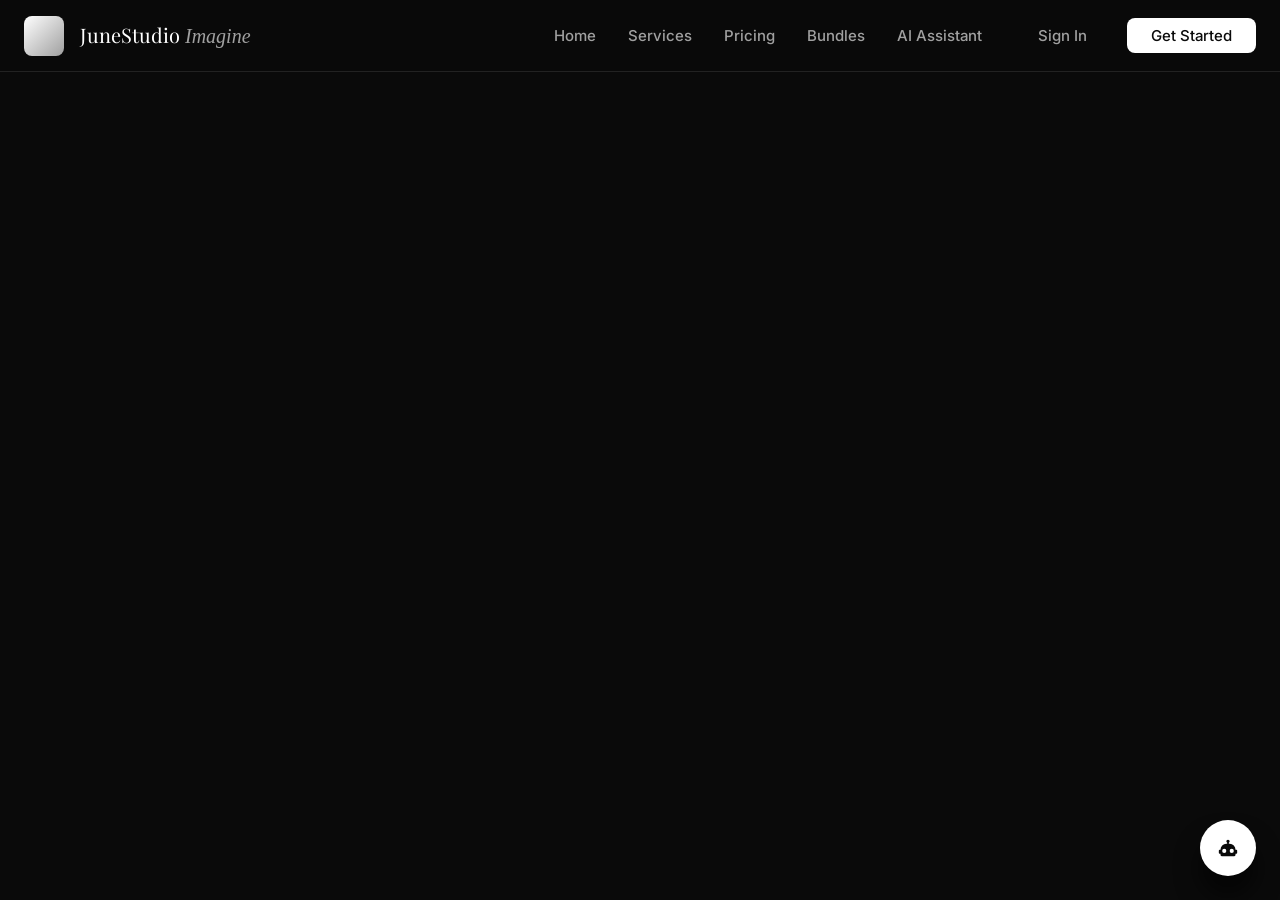
==== commit 816a4db0: "Remove loading screen completely for instant page load" ====
--- a/index.html
+++ b/index.html
@@ -19,20 +19,6 @@
     <script src="https://accounts.google.com/gsi/client" async defer></script>
 </head>
 <body>
-    <!-- Loading Screen -->
-    <div id="loading-screen" class="loading-screen">
-        <div class="loader-content">
-            <div class="brand-mark">
-                <div class="brand-square"></div>
-                <div class="brand-square"></div>
-                <div class="brand-square"></div>
-                <div class="brand-square"></div>
-            </div>
-            <h1 class="brand-name">JuneStudio</h1>
-            <p class="loading-text">Imagine</p>
-        </div>
-    </div>
-
     <!-- Navigation -->
     <nav class="navbar" id="navbar">
         <div class="nav-container">
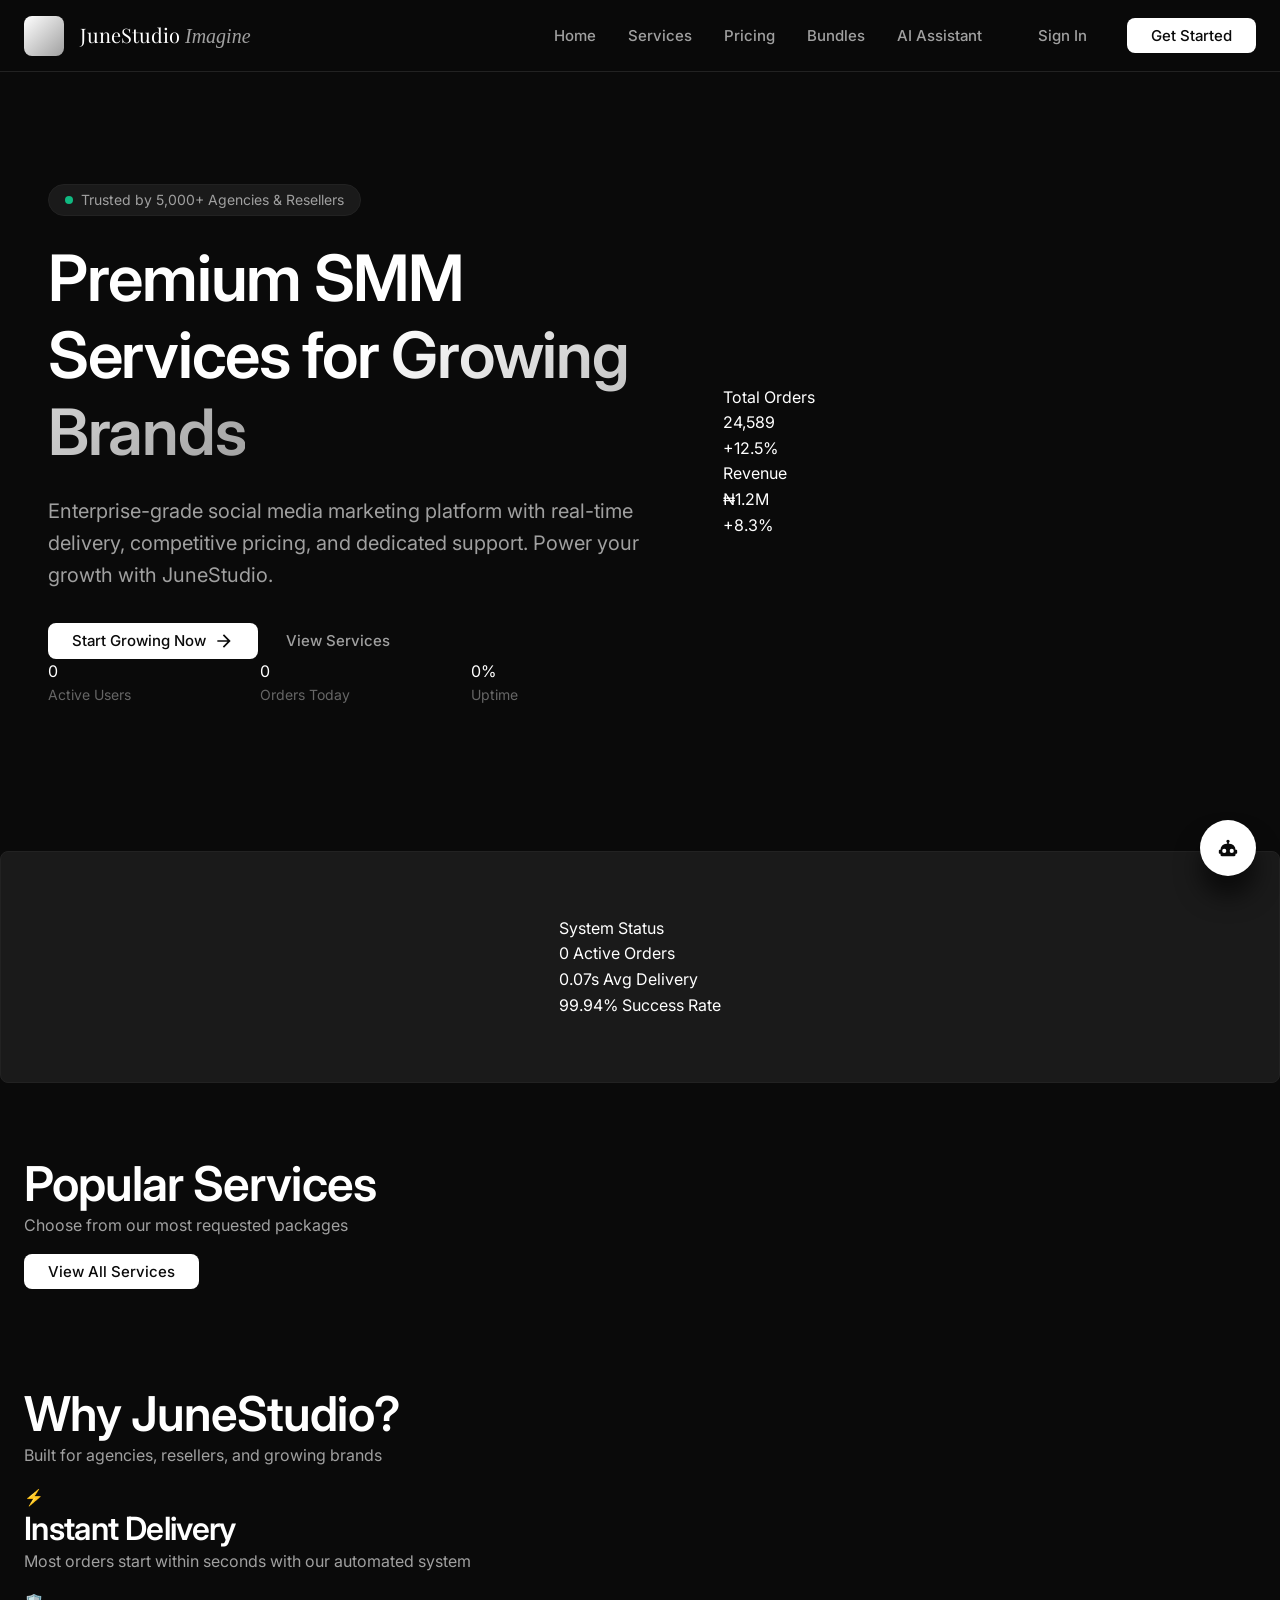
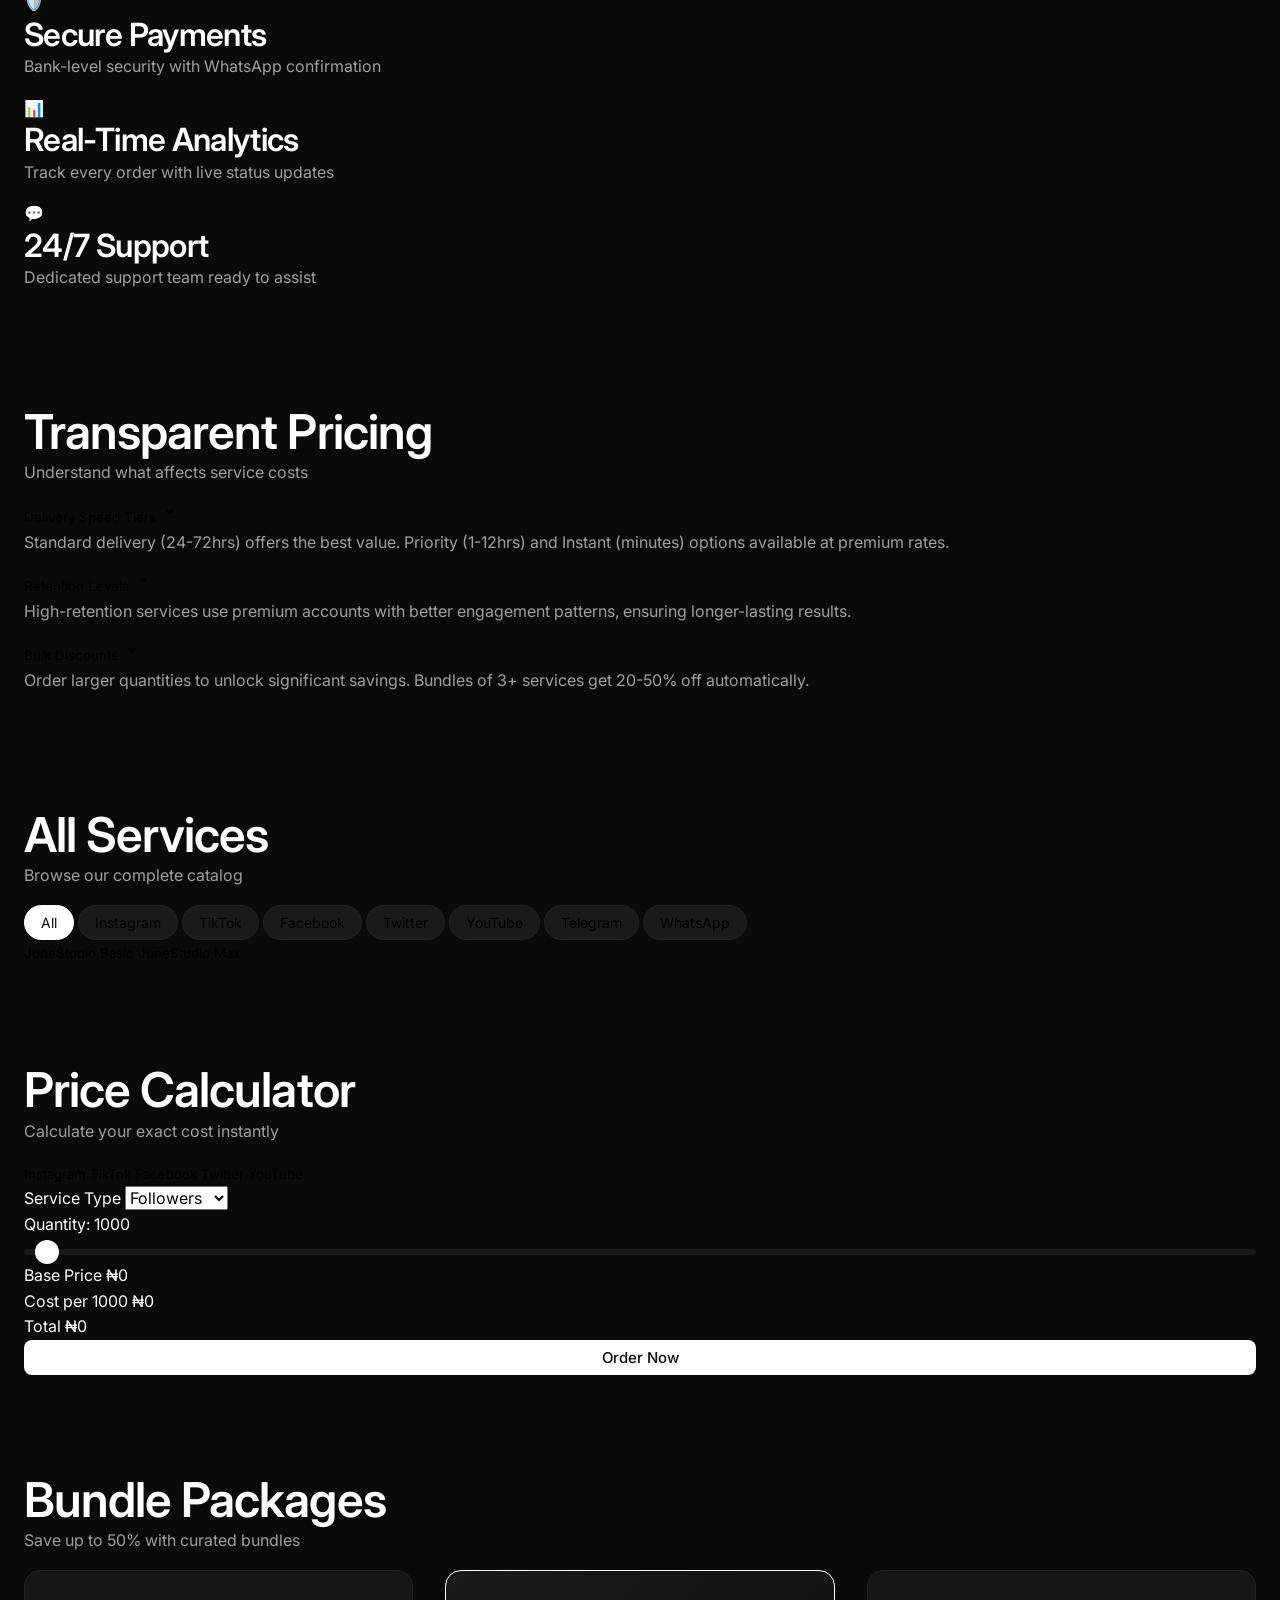
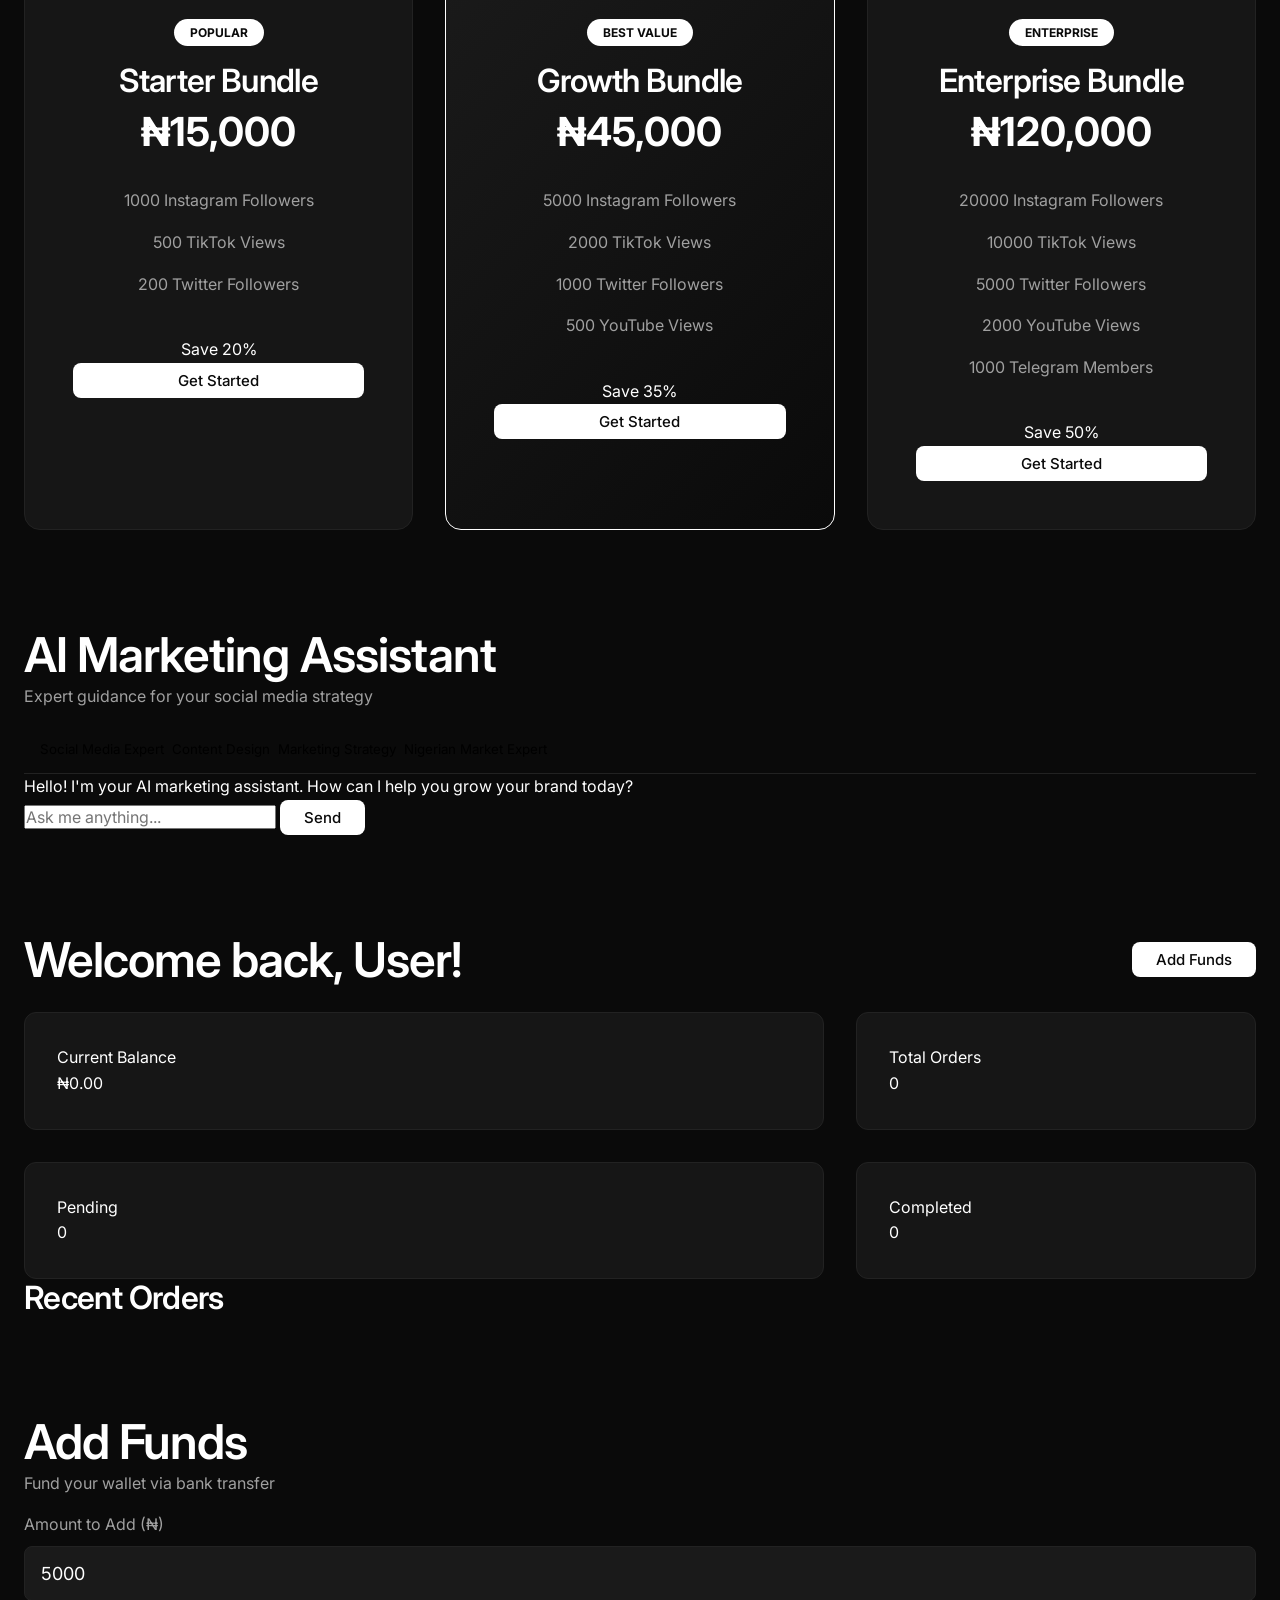
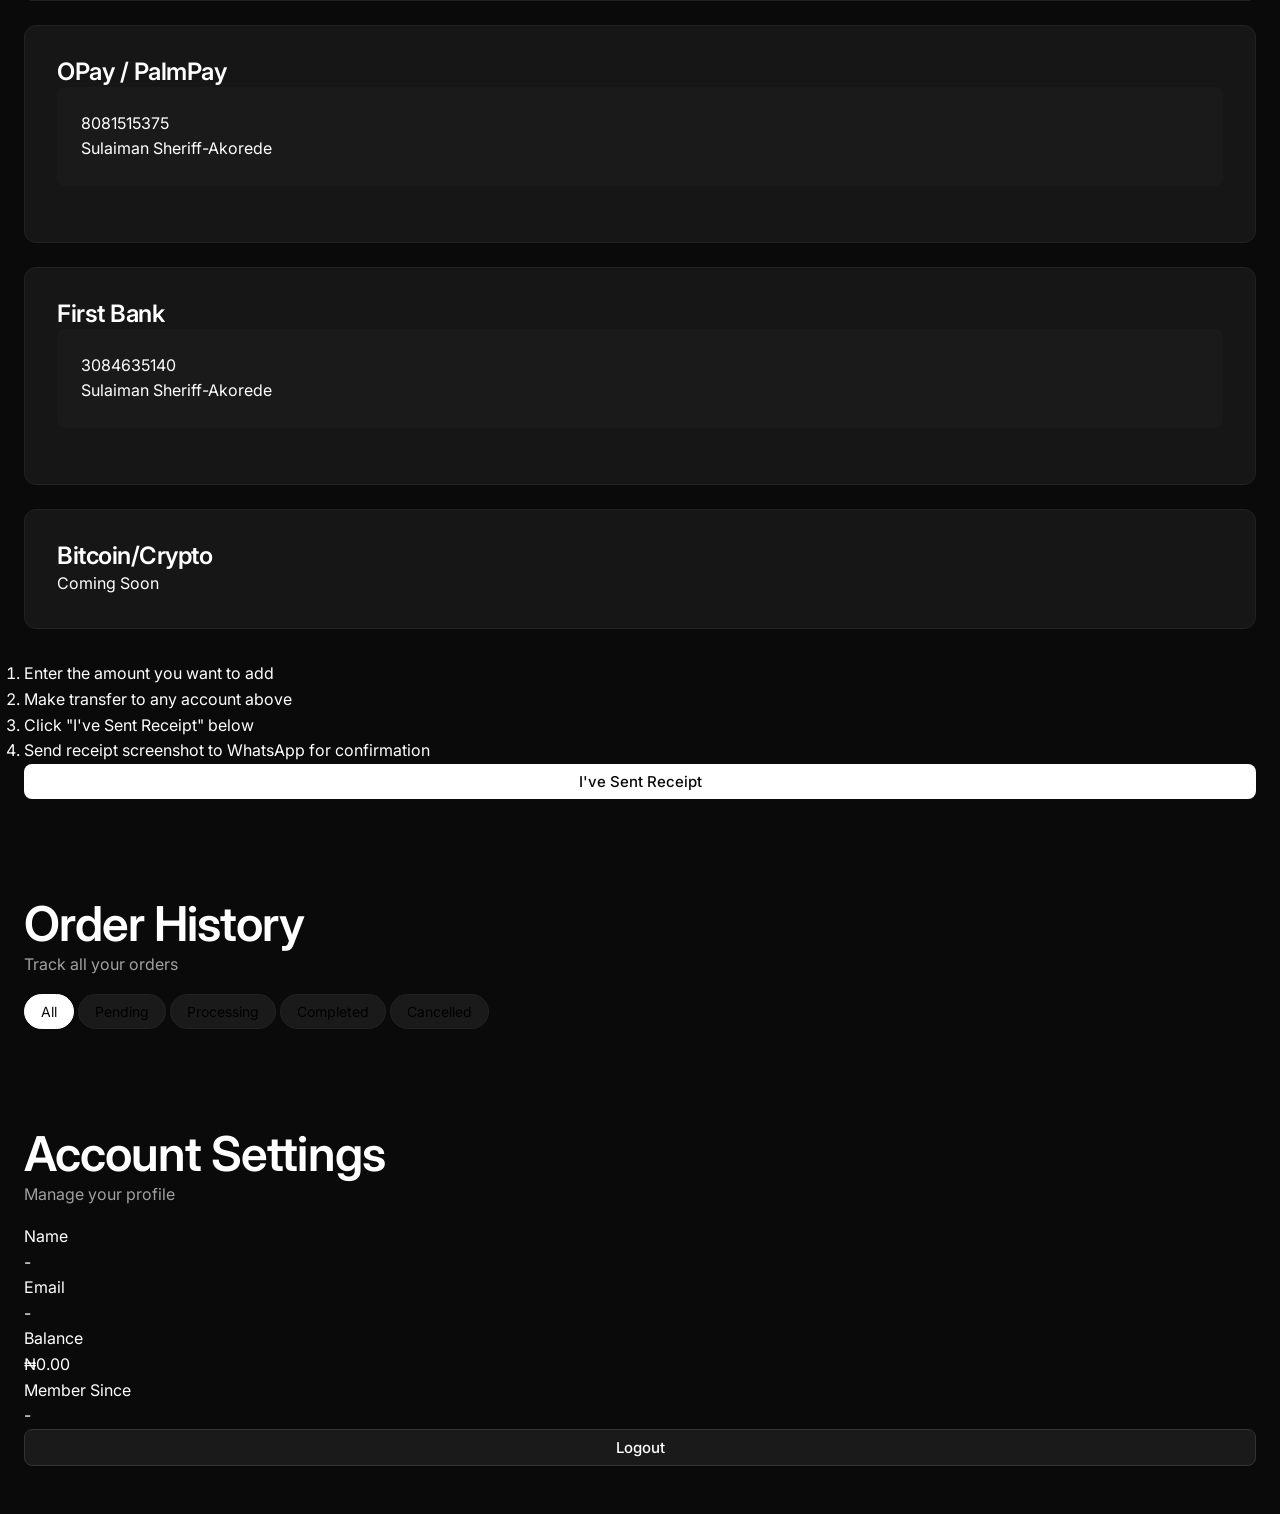
==== commit 09468ad1: "Complete multi-page structure with Home, Services, Pricing, Bundles, AI Assistant, Dashboard, Add Fu" ====
--- a/index.html
+++ b/index.html
@@ -78,7 +78,499 @@
 
     <!-- Main Content Area -->
     <main id="main-content">
-        <!-- Pages will be dynamically rendered here -->
+        <!-- Home Page -->
+        <section id="home" class="page-section active">
+            <!-- Hero Section -->
+            <div class="hero-section">
+                <div class="hero-bg-effects">
+                    <div class="gradient-orb gradient-orb-1"></div>
+                    <div class="gradient-orb gradient-orb-2"></div>
+                    <div class="gradient-orb gradient-orb-3"></div>
+                </div>
+                <div class="container">
+                    <div class="hero-grid">
+                        <div class="hero-content">
+                            <div class="hero-badge">
+                                <span class="badge-dot"></span>
+                                Trusted by 5,000+ Agencies & Resellers
+                            </div>
+                            <h1 class="hero-title">
+                                Premium SMM Services for
+                                <span class="gradient-text">Growing Brands</span>
+                            </h1>
+                            <p class="hero-subtitle">
+                                Enterprise-grade social media marketing platform with real-time delivery, 
+                                competitive pricing, and dedicated support. Power your growth with JuneStudio.
+                            </p>
+                            <div class="hero-cta">
+                                <button class="btn btn-primary btn-large" onclick="app.openAuth('signup')">
+                                    Start Growing Now
+                                    <svg class="icon icon-right" viewBox="0 0 24 24"><path d="M12 4l-1.41 1.41L16.17 11H4v2h12.17l-5.58 5.59L12 20l8-8z"/></svg>
+                                </button>
+                                <button class="btn btn-ghost btn-large" onclick="app.navigate('services')">
+                                    View Services
+                                </button>
+                            </div>
+                            <div class="hero-stats">
+                                <div class="stat-item">
+                                    <div class="stat-number" data-target="5247">0</div>
+                                    <div class="stat-label">Active Users</div>
+                                </div>
+                                <div class="stat-item">
+                                    <div class="stat-number" data-target="1847">0</div>
+                                    <div class="stat-label">Orders Today</div>
+                                </div>
+                                <div class="stat-item">
+                                    <div class="stat-number" data-target="99">0%</div>
+                                    <div class="stat-label">Uptime</div>
+                                </div>
+                            </div>
+                        </div>
+                        <div class="hero-visual">
+                            <div class="dashboard-preview">
+                                <div class="preview-header">
+                                    <div class="preview-dot"></div>
+                                    <div class="preview-dot"></div>
+                                    <div class="preview-dot"></div>
+                                </div>
+                                <div class="preview-content">
+                                    <div class="preview-metric">
+                                        <div class="metric-label">Total Orders</div>
+                                        <div class="metric-value">24,589</div>
+                                        <div class="metric-change positive">+12.5%</div>
+                                    </div>
+                                    <div class="preview-metric">
+                                        <div class="metric-label">Revenue</div>
+                                        <div class="metric-value">₦1.2M</div>
+                                        <div class="metric-change positive">+8.3%</div>
+                                    </div>
+                                    <div class="preview-chart"></div>
+                                </div>
+                            </div>
+                        </div>
+                    </div>
+                </div>
+            </div>
+
+            <!-- Live Telemetry Bar -->
+            <div class="telemetry-bar">
+                <div class="container">
+                    <div class="telemetry-grid">
+                        <div class="telemetry-item">
+                            <span class="telemetry-status status-online"></span>
+                            <span class="telemetry-label">System Status</span>
+                        </div>
+                        <div class="telemetry-item">
+                            <span class="telemetry-value" id="live-orders">0</span>
+                            <span class="telemetry-label">Active Orders</span>
+                        </div>
+                        <div class="telemetry-item">
+                            <span class="telemetry-value">0.07s</span>
+                            <span class="telemetry-label">Avg Delivery</span>
+                        </div>
+                        <div class="telemetry-item">
+                            <span class="telemetry-value">99.94%</span>
+                            <span class="telemetry-label">Success Rate</span>
+                        </div>
+                    </div>
+                </div>
+            </div>
+
+            <!-- Services Preview -->
+            <div class="section">
+                <div class="container">
+                    <div class="section-header">
+                        <h2 class="section-title">Popular Services</h2>
+                        <p class="section-subtitle">Choose from our most requested packages</p>
+                    </div>
+                    <div class="services-grid" id="home-services-grid">
+                        <!-- Dynamically loaded -->
+                    </div>
+                    <div class="section-cta">
+                        <button class="btn btn-primary" onclick="app.navigate('services')">View All Services</button>
+                    </div>
+                </div>
+            </div>
+
+            <!-- Why Choose Us -->
+            <div class="section section-alt">
+                <div class="container">
+                    <div class="section-header">
+                        <h2 class="section-title">Why JuneStudio?</h2>
+                        <p class="section-subtitle">Built for agencies, resellers, and growing brands</p>
+                    </div>
+                    <div class="features-grid">
+                        <div class="feature-card">
+                            <div class="feature-icon">⚡</div>
+                            <h3>Instant Delivery</h3>
+                            <p>Most orders start within seconds with our automated system</p>
+                        </div>
+                        <div class="feature-card">
+                            <div class="feature-icon">🛡️</div>
+                            <h3>Secure Payments</h3>
+                            <p>Bank-level security with WhatsApp confirmation</p>
+                        </div>
+                        <div class="feature-card">
+                            <div class="feature-icon">📊</div>
+                            <h3>Real-Time Analytics</h3>
+                            <p>Track every order with live status updates</p>
+                        </div>
+                        <div class="feature-card">
+                            <div class="feature-icon">💬</div>
+                            <h3>24/7 Support</h3>
+                            <p>Dedicated support team ready to assist</p>
+                        </div>
+                    </div>
+                </div>
+            </div>
+
+            <!-- Cost Transparency -->
+            <div class="section">
+                <div class="container">
+                    <div class="section-header">
+                        <h2 class="section-title">Transparent Pricing</h2>
+                        <p class="section-subtitle">Understand what affects service costs</p>
+                    </div>
+                    <div class="accordion" id="pricing-accordion">
+                        <div class="accordion-item">
+                            <button class="accordion-header" onclick="app.toggleAccordion(this)">
+                                <span>Delivery Speed Tiers</span>
+                                <svg class="icon icon-rotate" viewBox="0 0 24 24"><path d="M7 10l5 5 5-5z"/></svg>
+                            </button>
+                            <div class="accordion-content">
+                                <p>Standard delivery (24-72hrs) offers the best value. Priority (1-12hrs) and Instant (minutes) options available at premium rates.</p>
+                            </div>
+                        </div>
+                        <div class="accordion-item">
+                            <button class="accordion-header" onclick="app.toggleAccordion(this)">
+                                <span>Retention Levels</span>
+                                <svg class="icon icon-rotate" viewBox="0 0 24 24"><path d="M7 10l5 5 5-5z"/></svg>
+                            </button>
+                            <div class="accordion-content">
+                                <p>High-retention services use premium accounts with better engagement patterns, ensuring longer-lasting results.</p>
+                            </div>
+                        </div>
+                        <div class="accordion-item">
+                            <button class="accordion-header" onclick="app.toggleAccordion(this)">
+                                <span>Bulk Discounts</span>
+                                <svg class="icon icon-rotate" viewBox="0 0 24 24"><path d="M7 10l5 5 5-5z"/></svg>
+                            </button>
+                            <div class="accordion-content">
+                                <p>Order larger quantities to unlock significant savings. Bundles of 3+ services get 20-50% off automatically.</p>
+                            </div>
+                        </div>
+                    </div>
+                </div>
+            </div>
+        </section>
+
+        <!-- Services Page -->
+        <section id="services" class="page-section">
+            <div class="section">
+                <div class="container">
+                    <div class="section-header">
+                        <h2 class="section-title">All Services</h2>
+                        <p class="section-subtitle">Browse our complete catalog</p>
+                    </div>
+                    <div class="services-filter">
+                        <button class="filter-btn active" data-filter="all">All</button>
+                        <button class="filter-btn" data-filter="instagram">Instagram</button>
+                        <button class="filter-btn" data-filter="tiktok">TikTok</button>
+                        <button class="filter-btn" data-filter="facebook">Facebook</button>
+                        <button class="filter-btn" data-filter="twitter">Twitter</button>
+                        <button class="filter-btn" data-filter="youtube">YouTube</button>
+                        <button class="filter-btn" data-filter="telegram">Telegram</button>
+                        <button class="filter-btn" data-filter="whatsapp">WhatsApp</button>
+                    </div>
+                    <div class="tier-toggle">
+                        <button class="tier-btn active" data-tier="basic">JuneStudio Basic</button>
+                        <button class="tier-btn" data-tier="max">JuneStudio Max</button>
+                    </div>
+                    <div class="services-grid" id="services-grid">
+                        <!-- Dynamically loaded -->
+                    </div>
+                </div>
+            </div>
+        </section>
+
+        <!-- Pricing Calculator Page -->
+        <section id="pricing" class="page-section">
+            <div class="section">
+                <div class="container">
+                    <div class="section-header">
+                        <h2 class="section-title">Price Calculator</h2>
+                        <p class="section-subtitle">Calculate your exact cost instantly</p>
+                    </div>
+                    <div class="calculator-wrapper">
+                        <div class="calculator-platforms">
+                            <button class="platform-btn active" data-platform="instagram">Instagram</button>
+                            <button class="platform-btn" data-platform="tiktok">TikTok</button>
+                            <button class="platform-btn" data-platform="facebook">Facebook</button>
+                            <button class="platform-btn" data-platform="twitter">Twitter</button>
+                            <button class="platform-btn" data-platform="youtube">YouTube</button>
+                        </div>
+                        <div class="calculator-content">
+                            <div class="calculator-input-group">
+                                <label>Service Type</label>
+                                <select id="calc-service" onchange="app.updateCalculator()">
+                                    <option value="followers">Followers</option>
+                                    <option value="likes">Likes</option>
+                                    <option value="views">Views</option>
+                                    <option value="comments">Comments</option>
+                                </select>
+                            </div>
+                            <div class="calculator-input-group">
+                                <label>Quantity: <span id="quantity-display">1000</span></label>
+                                <input type="range" id="calc-quantity" min="100" max="100000" step="100" value="1000" oninput="app.updateCalculator()">
+                            </div>
+                            <div class="calculator-results">
+                                <div class="result-item">
+                                    <span class="result-label">Base Price</span>
+                                    <span class="result-value" id="base-price">₦0</span>
+                                </div>
+                                <div class="result-item">
+                                    <span class="result-label">Cost per 1000</span>
+                                    <span class="result-value" id="unit-price">₦0</span>
+                                </div>
+                                <div class="result-item discount" id="discount-row" style="display:none;">
+                                    <span class="result-label">Bulk Discount</span>
+                                    <span class="result-value" id="discount-amount">-₦0</span>
+                                </div>
+                                <div class="result-item total">
+                                    <span class="result-label">Total</span>
+                                    <span class="result-value" id="total-price">₦0</span>
+                                </div>
+                            </div>
+                            <button class="btn btn-primary btn-full" onclick="app.openAuth('signup')">Order Now</button>
+                        </div>
+                    </div>
+                </div>
+            </div>
+        </section>
+
+        <!-- Bundles Page -->
+        <section id="bundles" class="page-section">
+            <div class="section">
+                <div class="container">
+                    <div class="section-header">
+                        <h2 class="section-title">Bundle Packages</h2>
+                        <p class="section-subtitle">Save up to 50% with curated bundles</p>
+                    </div>
+                    <div class="bundles-grid">
+                        <div class="bundle-card">
+                            <div class="bundle-badge">Popular</div>
+                            <h3>Starter Bundle</h3>
+                            <div class="bundle-price">₦15,000</div>
+                            <ul class="bundle-features">
+                                <li>1000 Instagram Followers</li>
+                                <li>500 TikTok Views</li>
+                                <li>200 Twitter Followers</li>
+                            </ul>
+                            <div class="bundle-savings">Save 20%</div>
+                            <button class="btn btn-primary btn-full" onclick="app.openAuth('signup')">Get Started</button>
+                        </div>
+                        <div class="bundle-card featured">
+                            <div class="bundle-badge">Best Value</div>
+                            <h3>Growth Bundle</h3>
+                            <div class="bundle-price">₦45,000</div>
+                            <ul class="bundle-features">
+                                <li>5000 Instagram Followers</li>
+                                <li>2000 TikTok Views</li>
+                                <li>1000 Twitter Followers</li>
+                                <li>500 YouTube Views</li>
+                            </ul>
+                            <div class="bundle-savings">Save 35%</div>
+                            <button class="btn btn-primary btn-full" onclick="app.openAuth('signup')">Get Started</button>
+                        </div>
+                        <div class="bundle-card">
+                            <div class="bundle-badge">Enterprise</div>
+                            <h3>Enterprise Bundle</h3>
+                            <div class="bundle-price">₦120,000</div>
+                            <ul class="bundle-features">
+                                <li>20000 Instagram Followers</li>
+                                <li>10000 TikTok Views</li>
+                                <li>5000 Twitter Followers</li>
+                                <li>2000 YouTube Views</li>
+                                <li>1000 Telegram Members</li>
+                            </ul>
+                            <div class="bundle-savings">Save 50%</div>
+                            <button class="btn btn-primary btn-full" onclick="app.openAuth('signup')">Get Started</button>
+                        </div>
+                    </div>
+                </div>
+            </div>
+        </section>
+
+        <!-- AI Assistant Page -->
+        <section id="ai-assistant" class="page-section">
+            <div class="section">
+                <div class="container">
+                    <div class="section-header">
+                        <h2 class="section-title">AI Marketing Assistant</h2>
+                        <p class="section-subtitle">Expert guidance for your social media strategy</p>
+                    </div>
+                    <div class="ai-wrapper">
+                        <div class="ai-modes">
+                            <button class="mode-btn active" data-mode="social">Social Media Expert</button>
+                            <button class="mode-btn" data-mode="content">Content Design</button>
+                            <button class="mode-btn" data-mode="marketing">Marketing Strategy</button>
+                            <button class="mode-btn" data-mode="nigerian">Nigerian Market Expert</button>
+                        </div>
+                        <div class="chat-container" id="chat-container">
+                            <div class="chat-messages" id="chat-messages">
+                                <div class="message bot">
+                                    <div class="message-content">Hello! I'm your AI marketing assistant. How can I help you grow your brand today?</div>
+                                </div>
+                            </div>
+                            <div class="chat-input-area">
+                                <input type="text" id="chat-input" placeholder="Ask me anything..." onkeypress="if(event.key==='Enter')app.sendMessage()">
+                                <button class="btn btn-primary" onclick="app.sendMessage()">Send</button>
+                            </div>
+                        </div>
+                    </div>
+                </div>
+            </div>
+        </section>
+
+        <!-- Dashboard Page (Logged In Only) -->
+        <section id="dashboard" class="page-section">
+            <div class="section">
+                <div class="container">
+                    <div class="dashboard-header">
+                        <h2 class="section-title">Welcome back, <span id="user-name">User</span>!</h2>
+                        <button class="btn btn-primary" onclick="app.navigate('add-funds')">Add Funds</button>
+                    </div>
+                    <div class="dashboard-grid">
+                        <div class="dashboard-card">
+                            <div class="card-label">Current Balance</div>
+                            <div class="card-value" id="dash-balance">₦0.00</div>
+                        </div>
+                        <div class="dashboard-card">
+                            <div class="card-label">Total Orders</div>
+                            <div class="card-value" id="dash-orders">0</div>
+                        </div>
+                        <div class="dashboard-card">
+                            <div class="card-label">Pending</div>
+                            <div class="card-value" id="dash-pending">0</div>
+                        </div>
+                        <div class="dashboard-card">
+                            <div class="card-label">Completed</div>
+                            <div class="card-value" id="dash-completed">0</div>
+                        </div>
+                    </div>
+                    <div class="recent-orders">
+                        <h3>Recent Orders</h3>
+                        <div id="recent-orders-list">
+                            <!-- Dynamically loaded -->
+                        </div>
+                    </div>
+                </div>
+            </div>
+        </section>
+
+        <!-- Add Funds Page -->
+        <section id="add-funds" class="page-section">
+            <div class="section">
+                <div class="container">
+                    <div class="section-header">
+                        <h2 class="section-title">Add Funds</h2>
+                        <p class="section-subtitle">Fund your wallet via bank transfer</p>
+                    </div>
+                    <div class="add-funds-wrapper">
+                        <div class="amount-input-group">
+                            <label>Amount to Add (₦)</label>
+                            <input type="number" id="fund-amount" min="1000" step="1000" placeholder="Enter amount (min ₦1,000)" value="5000">
+                        </div>
+                        <div class="payment-methods">
+                            <div class="payment-card">
+                                <h4>OPay / PalmPay</h4>
+                                <div class="account-details">
+                                    <div class="account-number">8081515375</div>
+                                    <div class="account-name">Sulaiman Sheriff-Akorede</div>
+                                </div>
+                            </div>
+                            <div class="payment-card">
+                                <h4>First Bank</h4>
+                                <div class="account-details">
+                                    <div class="account-number">3084635140</div>
+                                    <div class="account-name">Sulaiman Sheriff-Akorede</div>
+                                </div>
+                            </div>
+                            <div class="payment-card coming-soon">
+                                <h4>Bitcoin/Crypto</h4>
+                                <div class="coming-soon-badge">Coming Soon</div>
+                            </div>
+                        </div>
+                        <div class="instructions">
+                            <ol>
+                                <li>Enter the amount you want to add</li>
+                                <li>Make transfer to any account above</li>
+                                <li>Click "I've Sent Receipt" below</li>
+                                <li>Send receipt screenshot to WhatsApp for confirmation</li>
+                            </ol>
+                        </div>
+                        <button class="btn btn-primary btn-full btn-large" onclick="app.confirmPayment()">
+                            I've Sent Receipt
+                        </button>
+                    </div>
+                </div>
+            </div>
+        </section>
+
+        <!-- Orders Page -->
+        <section id="orders" class="page-section">
+            <div class="section">
+                <div class="container">
+                    <div class="section-header">
+                        <h2 class="section-title">Order History</h2>
+                        <p class="section-subtitle">Track all your orders</p>
+                    </div>
+                    <div class="orders-filter">
+                        <button class="filter-btn active" data-status="all">All</button>
+                        <button class="filter-btn" data-status="pending">Pending</button>
+                        <button class="filter-btn" data-status="processing">Processing</button>
+                        <button class="filter-btn" data-status="completed">Completed</button>
+                        <button class="filter-btn" data-status="cancelled">Cancelled</button>
+                    </div>
+                    <div id="orders-list">
+                        <!-- Dynamically loaded -->
+                    </div>
+                </div>
+            </div>
+        </section>
+
+        <!-- Profile Page -->
+        <section id="profile" class="page-section">
+            <div class="section">
+                <div class="container">
+                    <div class="section-header">
+                        <h2 class="section-title">Account Settings</h2>
+                        <p class="section-subtitle">Manage your profile</p>
+                    </div>
+                    <div class="profile-wrapper">
+                        <div class="profile-info">
+                            <div class="info-group">
+                                <label>Name</label>
+                                <div id="profile-name">-</div>
+                            </div>
+                            <div class="info-group">
+                                <label>Email</label>
+                                <div id="profile-email">-</div>
+                            </div>
+                            <div class="info-group">
+                                <label>Balance</label>
+                                <div id="profile-balance" class="balance-highlight">₦0.00</div>
+                            </div>
+                            <div class="info-group">
+                                <label>Member Since</label>
+                                <div id="profile-joined">-</div>
+                            </div>
+                        </div>
+                        <button class="btn btn-secondary btn-full" onclick="app.logout()">Logout</button>
+                    </div>
+                </div>
+            </div>
+        </section>
     </main>
 
     <!-- Bottom Mobile Navigation (Logged In Users Only) -->
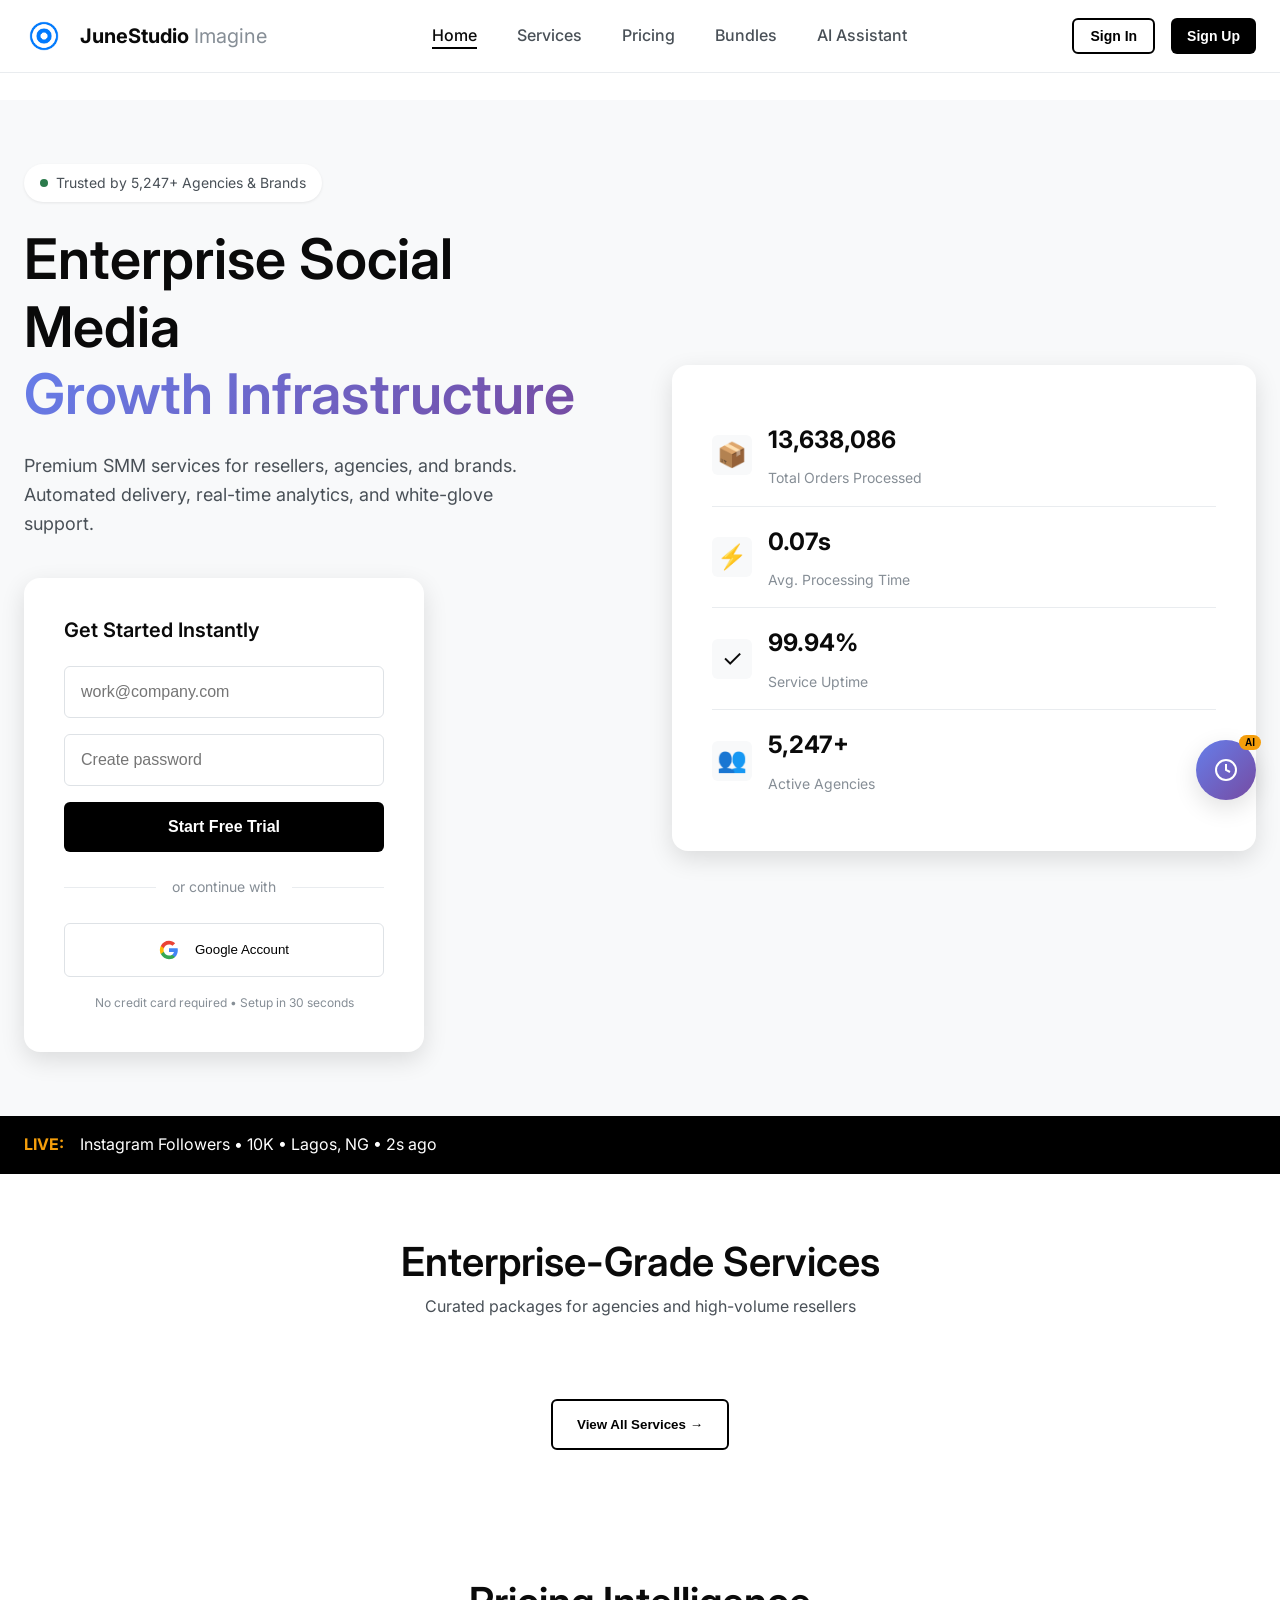
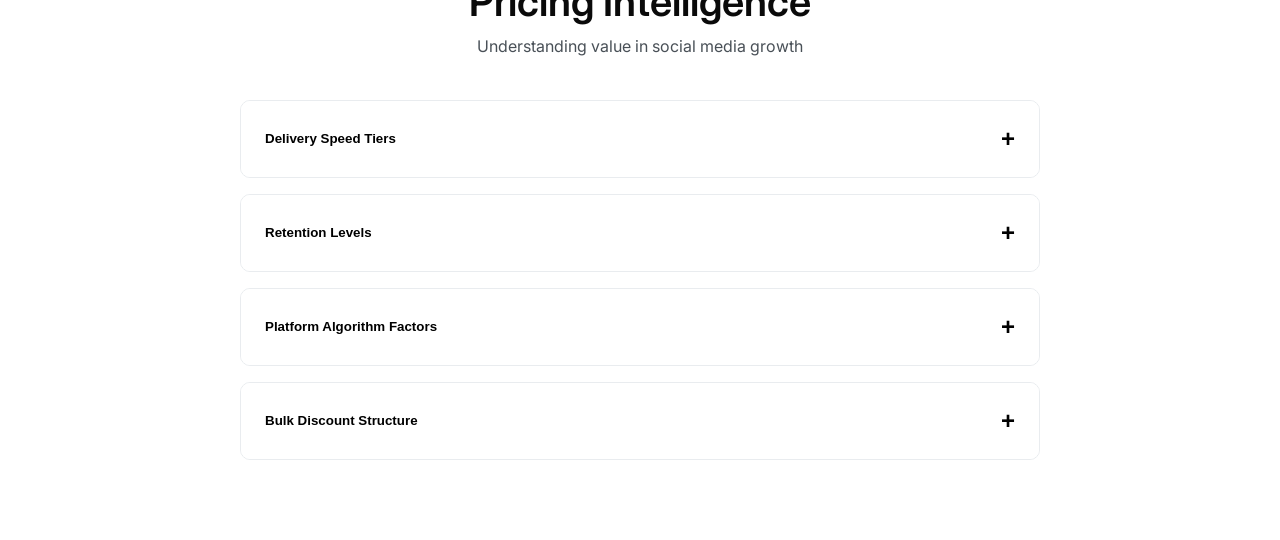
==== commit 6591e5a0: "Complete enterprise rebuild: Minimalist luxury design, full multi-page navigation, dual API integrat" ====
--- a/index.html
+++ b/index.html
@@ -2,708 +2,689 @@
 <html lang="en">
 <head>
     <meta charset="UTF-8">
-    <meta name="viewport" content="width=device-width, initial-scale=1.0, maximum-scale=1.0, user-scalable=no">
-    <meta name="description" content="JuneStudio Imagine - Premium SMM Marketplace for Agencies & Resellers">
-    <meta name="theme-color" content="#0a0a0a">
-    <title>JuneStudio Imagine | Enterprise SMM Platform</title>
-    
-    <!-- Preconnect -->
+    <meta name="viewport" content="width=device-width, initial-scale=1.0">
+    <title>JuneStudio Imagine | Enterprise SMM Marketplace</title>
+    <link rel="stylesheet" href="style.css">
     <link rel="preconnect" href="https://fonts.googleapis.com">
     <link rel="preconnect" href="https://fonts.gstatic.com" crossorigin>
     <link href="https://fonts.googleapis.com/css2?family=Inter:wght@300;400;500;600;700&family=Playfair+Display:wght@600;700&display=swap" rel="stylesheet">
-    
-    <!-- Styles -->
-    <link rel="stylesheet" href="style.css">
-    
-    <!-- Google Sign In -->
-    <script src="https://accounts.google.com/gsi/client" async defer></script>
 </head>
 <body>
     <!-- Navigation -->
     <nav class="navbar" id="navbar">
-        <div class="nav-container">
-            <div class="nav-brand" onclick="app.navigate('home')">
-                <div class="brand-logo">
-                    <img src="logo.png" alt="JuneStudio" onerror="this.style.display='none'">
-                    <div class="logo-mark"></div>
-                </div>
+        <div class="container nav-container">
+            <div class="logo">
+                <img src="logo.png" alt="JuneStudio" class="logo-img">
                 <span class="logo-text">JuneStudio <em>Imagine</em></span>
             </div>
-
-            <!-- Desktop Nav -->
-            <div class="nav-desktop" id="nav-desktop">
-                <a href="#" onclick="app.navigate('home'); return false;" class="nav-link">Home</a>
-                <a href="#" onclick="app.navigate('services'); return false;" class="nav-link">Services</a>
-                <a href="#" onclick="app.navigate('pricing'); return false;" class="nav-link">Pricing</a>
-                <a href="#" onclick="app.navigate('bundles'); return false;" class="nav-link">Bundles</a>
-                <a href="#" onclick="app.navigate('ai-assistant'); return false;" class="nav-link">AI Assistant</a>
-                <div class="nav-auth" id="nav-auth-guest">
-                    <button class="btn btn-ghost" onclick="app.openAuth('login')">Sign In</button>
-                    <button class="btn btn-primary" onclick="app.openAuth('signup')">Get Started</button>
-                </div>
-                <div class="nav-auth hidden" id="nav-auth-user">
-                    <span class="user-balance" id="nav-balance">₦0.00</span>
-                    <button class="btn btn-ghost" onclick="app.navigate('dashboard')">Dashboard</button>
-                    <button class="btn btn-secondary" onclick="app.logout()">Logout</button>
-                </div>
-            </div>
-
-            <!-- Mobile Toggle -->
-            <button class="nav-toggle" id="nav-toggle" aria-label="Toggle menu">
+            
+            <!-- Desktop Menu -->
+            <ul class="nav-menu desktop-only" id="desktopMenu">
+                <li><a href="#" class="nav-link active" data-page="home">Home</a></li>
+                <li><a href="#" class="nav-link" data-page="services">Services</a></li>
+                <li><a href="#" class="nav-link" data-page="pricing">Pricing</a></li>
+                <li><a href="#" class="nav-link" data-page="bundles">Bundles</a></li>
+                <li><a href="#" class="nav-link" data-page="ai-assistant">AI Assistant</a></li>
+            </ul>
+            
+            <div class="nav-actions desktop-only" id="desktopAuth">
+                <!-- Injected via JS based on auth state -->
+            </div>
+            
+            <!-- Mobile Menu Toggle -->
+            <button class="mobile-toggle" id="mobileToggle" aria-label="Menu">
                 <span></span>
                 <span></span>
                 <span></span>
             </button>
         </div>
-
-        <!-- Mobile Menu -->
-        <div class="nav-mobile" id="nav-mobile">
-            <a href="#" onclick="app.navigate('home'); app.closeMobileMenu(); return false;" class="mobile-nav-link">Home</a>
-            <a href="#" onclick="app.navigate('services'); app.closeMobileMenu(); return false;" class="mobile-nav-link">Services</a>
-            <a href="#" onclick="app.navigate('pricing'); app.closeMobileMenu(); return false;" class="mobile-nav-link">Pricing</a>
-            <a href="#" onclick="app.navigate('bundles'); app.closeMobileMenu(); return false;" class="mobile-nav-link">Bundles</a>
-            <a href="#" onclick="app.navigate('ai-assistant'); app.closeMobileMenu(); return false;" class="mobile-nav-link">AI Assistant</a>
-            <div class="mobile-divider"></div>
-            <div id="mobile-auth-guest">
-                <button class="btn btn-ghost-full" onclick="app.openAuth('login'); app.closeMobileMenu()">Sign In</button>
-                <button class="btn btn-primary-full" onclick="app.openAuth('signup'); app.closeMobileMenu()">Get Started</button>
-            </div>
-            <div id="mobile-auth-user" class="hidden">
-                <div class="mobile-balance" id="mobile-balance">₦0.00</div>
-                <button class="btn btn-ghost-full" onclick="app.navigate('dashboard'); app.closeMobileMenu()">Dashboard</button>
-                <button class="btn btn-secondary-full" onclick="app.logout(); app.closeMobileMenu()">Logout</button>
-            </div>
-        </div>
     </nav>
 
+    <!-- Mobile Bottom Navigation (Logged In Only) -->
+    <nav class="mobile-bottom-nav" id="mobileBottomNav" style="display: none;">
+        <a href="#" class="nav-item" data-page="services">
+            <svg width="24" height="24" viewBox="0 0 24 24" fill="none"><path d="M4 6h16v12H4z" stroke="currentColor" stroke-width="2"/><path d="M8 6V4h8v2" stroke="currentColor" stroke-width="2"/></svg>
+            <span>Services</span>
+        </a>
+        <a href="#" class="nav-item" data-page="dashboard">
+            <svg width="24" height="24" viewBox="0 0 24 24" fill="none"><rect x="3" y="3" width="7" height="7" stroke="currentColor" stroke-width="2"/><rect x="14" y="3" width="7" height="7" stroke="currentColor" stroke-width="2"/><rect x="3" y="14" width="7" height="7" stroke="currentColor" stroke-width="2"/><rect x="14" y="14" width="7" height="7" stroke="currentColor" stroke-width="2"/></svg>
+            <span>Dashboard</span>
+        </a>
+        <a href="#" class="nav-item" data-page="add-funds">
+            <svg width="24" height="24" viewBox="0 0 24 24" fill="none"><circle cx="12" cy="12" r="9" stroke="currentColor" stroke-width="2"/><path d="M12 6v12M9 9h6" stroke="currentColor" stroke-width="2"/></svg>
+            <span>Add Funds</span>
+        </a>
+        <a href="#" class="nav-item" data-page="profile">
+            <svg width="24" height="24" viewBox="0 0 24 24" fill="none"><circle cx="12" cy="8" r="4" stroke="currentColor" stroke-width="2"/><path d="M6 20c0-3.3 2.7-6 6-6s6 2.7 6 6" stroke="currentColor" stroke-width="2"/></svg>
+            <span>Profile</span>
+        </a>
+    </nav>
+
     <!-- Main Content Area -->
-    <main id="main-content">
-        <!-- Home Page -->
+    <main id="mainContent">
+        <!-- HOME PAGE -->
         <section id="home" class="page-section active">
             <!-- Hero Section -->
             <div class="hero-section">
-                <div class="hero-bg-effects">
-                    <div class="gradient-orb gradient-orb-1"></div>
-                    <div class="gradient-orb gradient-orb-2"></div>
-                    <div class="gradient-orb gradient-orb-3"></div>
-                </div>
+                <div class="container hero-grid">
+                    <div class="hero-content">
+                        <div class="trust-badge">
+                            <span class="badge-dot"></span>
+                            <span>Trusted by 5,247+ Agencies & Brands</span>
+                        </div>
+                        <h1 class="hero-title">
+                            Enterprise Social Media<br>
+                            <span class="gradient-text">Growth Infrastructure</span>
+                        </h1>
+                        <p class="hero-subtitle">
+                            Premium SMM services for resellers, agencies, and brands. 
+                            Automated delivery, real-time analytics, and white-glove support.
+                        </p>
+                        
+                        <!-- Quick Auth Form -->
+                        <div class="auth-card" id="heroAuthForm">
+                            <h3>Get Started Instantly</h3>
+                            <form id="quickSignupForm">
+                                <input type="email" id="quickEmail" placeholder="work@company.com" required>
+                                <input type="password" id="quickPassword" placeholder="Create password" required minlength="6">
+                                <button type="submit" class="btn-primary btn-full">Start Free Trial</button>
+                            </form>
+                            <div class="divider"><span>or continue with</span></div>
+                            <button class="btn-google" id="googleAuthBtn">
+                                <svg width="20" height="20" viewBox="0 0 24 24"><path d="M22.56 12.25c0-.78-.07-1.53-.2-2.25H12v4.26h5.92c-.26 1.37-1.04 2.53-2.21 3.31v2.77h3.57c2.08-1.92 3.28-4.74 3.28-8.09z" fill="#4285F4"/><path d="M12 23c2.97 0 5.46-.98 7.28-2.66l-3.57-2.77c-.98.66-2.23 1.06-3.71 1.06-2.86 0-5.29-1.93-6.16-4.53H2.18v2.84C3.99 20.53 7.7 23 12 23z" fill="#34A853"/><path d="M5.84 14.09c-.22-.66-.35-1.36-.35-2.09s.13-1.43.35-2.09V7.07H2.18C1.43 8.55 1 10.22 1 12s.43 3.45 1.18 4.93l2.85-2.22.81-.62z" fill="#FBBC05"/><path d="M12 5.38c1.62 0 3.06.56 4.21 1.64l3.15-3.15C17.45 2.09 14.97 1 12 1 7.7 1 3.99 3.47 2.18 7.07l3.66 2.84c.87-2.6 3.3-4.53 6.16-4.53z" fill="#EA4335"/></svg>
+                                Google Account
+                            </button>
+                            <p class="auth-note">No credit card required • Setup in 30 seconds</p>
+                        </div>
+                    </div>
+                    
+                    <div class="hero-visual">
+                        <div class="stats-card">
+                            <div class="stat-row">
+                                <div class="stat-icon orders">📦</div>
+                                <div class="stat-info">
+                                    <div class="stat-value" id="totalOrders">18,429,847</div>
+                                    <div class="stat-label">Total Orders Processed</div>
+                                </div>
+                            </div>
+                            <div class="stat-row">
+                                <div class="stat-icon speed">⚡</div>
+                                <div class="stat-info">
+                                    <div class="stat-value">0.07s</div>
+                                    <div class="stat-label">Avg. Processing Time</div>
+                                </div>
+                            </div>
+                            <div class="stat-row">
+                                <div class="stat-icon uptime">✓</div>
+                                <div class="stat-info">
+                                    <div class="stat-value">99.94%</div>
+                                    <div class="stat-label">Service Uptime</div>
+                                </div>
+                            </div>
+                            <div class="stat-row">
+                                <div class="stat-icon users">👥</div>
+                                <div class="stat-info">
+                                    <div class="stat-value">5,247+</div>
+                                    <div class="stat-label">Active Agencies</div>
+                                </div>
+                            </div>
+                        </div>
+                    </div>
+                </div>
+            </div>
+
+            <!-- Live Ticker -->
+            <div class="live-ticker">
                 <div class="container">
-                    <div class="hero-grid">
-                        <div class="hero-content">
-                            <div class="hero-badge">
-                                <span class="badge-dot"></span>
-                                Trusted by 5,000+ Agencies & Resellers
-                            </div>
-                            <h1 class="hero-title">
-                                Premium SMM Services for
-                                <span class="gradient-text">Growing Brands</span>
-                            </h1>
-                            <p class="hero-subtitle">
-                                Enterprise-grade social media marketing platform with real-time delivery, 
-                                competitive pricing, and dedicated support. Power your growth with JuneStudio.
-                            </p>
-                            <div class="hero-cta">
-                                <button class="btn btn-primary btn-large" onclick="app.openAuth('signup')">
-                                    Start Growing Now
-                                    <svg class="icon icon-right" viewBox="0 0 24 24"><path d="M12 4l-1.41 1.41L16.17 11H4v2h12.17l-5.58 5.59L12 20l8-8z"/></svg>
-                                </button>
-                                <button class="btn btn-ghost btn-large" onclick="app.navigate('services')">
-                                    View Services
-                                </button>
-                            </div>
-                            <div class="hero-stats">
-                                <div class="stat-item">
-                                    <div class="stat-number" data-target="5247">0</div>
-                                    <div class="stat-label">Active Users</div>
-                                </div>
-                                <div class="stat-item">
-                                    <div class="stat-number" data-target="1847">0</div>
-                                    <div class="stat-label">Orders Today</div>
-                                </div>
-                                <div class="stat-item">
-                                    <div class="stat-number" data-target="99">0%</div>
-                                    <div class="stat-label">Uptime</div>
-                                </div>
-                            </div>
-                        </div>
-                        <div class="hero-visual">
-                            <div class="dashboard-preview">
-                                <div class="preview-header">
-                                    <div class="preview-dot"></div>
-                                    <div class="preview-dot"></div>
-                                    <div class="preview-dot"></div>
-                                </div>
-                                <div class="preview-content">
-                                    <div class="preview-metric">
-                                        <div class="metric-label">Total Orders</div>
-                                        <div class="metric-value">24,589</div>
-                                        <div class="metric-change positive">+12.5%</div>
-                                    </div>
-                                    <div class="preview-metric">
-                                        <div class="metric-label">Revenue</div>
-                                        <div class="metric-value">₦1.2M</div>
-                                        <div class="metric-change positive">+8.3%</div>
-                                    </div>
-                                    <div class="preview-chart"></div>
-                                </div>
-                            </div>
-                        </div>
-                    </div>
-                </div>
-            </div>
-
-            <!-- Live Telemetry Bar -->
-            <div class="telemetry-bar">
-                <div class="container">
-                    <div class="telemetry-grid">
-                        <div class="telemetry-item">
-                            <span class="telemetry-status status-online"></span>
-                            <span class="telemetry-label">System Status</span>
-                        </div>
-                        <div class="telemetry-item">
-                            <span class="telemetry-value" id="live-orders">0</span>
-                            <span class="telemetry-label">Active Orders</span>
-                        </div>
-                        <div class="telemetry-item">
-                            <span class="telemetry-value">0.07s</span>
-                            <span class="telemetry-label">Avg Delivery</span>
-                        </div>
-                        <div class="telemetry-item">
-                            <span class="telemetry-value">99.94%</span>
-                            <span class="telemetry-label">Success Rate</span>
-                        </div>
+                    <div class="ticker-content">
+                        <span class="ticker-label">LIVE:</span>
+                        <span id="recentOrder">Instagram Followers • 10K • Lagos, NG • 2s ago</span>
                     </div>
                 </div>
             </div>
 
             <!-- Services Preview -->
-            <div class="section">
+            <div class="section services-preview">
                 <div class="container">
                     <div class="section-header">
-                        <h2 class="section-title">Popular Services</h2>
-                        <p class="section-subtitle">Choose from our most requested packages</p>
-                    </div>
-                    <div class="services-grid" id="home-services-grid">
-                        <!-- Dynamically loaded -->
-                    </div>
-                    <div class="section-cta">
-                        <button class="btn btn-primary" onclick="app.navigate('services')">View All Services</button>
-                    </div>
-                </div>
-            </div>
-
-            <!-- Why Choose Us -->
-            <div class="section section-alt">
+                        <h2>Enterprise-Grade Services</h2>
+                        <p>Curated packages for agencies and high-volume resellers</p>
+                    </div>
+                    <div class="services-grid" id="homeServicesGrid">
+                        <!-- Populated by JS -->
+                    </div>
+                    <div class="cta-center">
+                        <button class="btn-outline" onclick="app.navigate('services')">View All Services →</button>
+                    </div>
+                </div>
+            </div>
+
+            <!-- Cost Transparency -->
+            <div class="section transparency-section">
                 <div class="container">
                     <div class="section-header">
-                        <h2 class="section-title">Why JuneStudio?</h2>
-                        <p class="section-subtitle">Built for agencies, resellers, and growing brands</p>
-                    </div>
-                    <div class="features-grid">
-                        <div class="feature-card">
-                            <div class="feature-icon">⚡</div>
-                            <h3>Instant Delivery</h3>
-                            <p>Most orders start within seconds with our automated system</p>
-                        </div>
-                        <div class="feature-card">
-                            <div class="feature-icon">🛡️</div>
-                            <h3>Secure Payments</h3>
-                            <p>Bank-level security with WhatsApp confirmation</p>
-                        </div>
-                        <div class="feature-card">
-                            <div class="feature-icon">📊</div>
-                            <h3>Real-Time Analytics</h3>
-                            <p>Track every order with live status updates</p>
-                        </div>
-                        <div class="feature-card">
-                            <div class="feature-icon">💬</div>
-                            <h3>24/7 Support</h3>
-                            <p>Dedicated support team ready to assist</p>
-                        </div>
-                    </div>
-                </div>
-            </div>
-
-            <!-- Cost Transparency -->
-            <div class="section">
-                <div class="container">
-                    <div class="section-header">
-                        <h2 class="section-title">Transparent Pricing</h2>
-                        <p class="section-subtitle">Understand what affects service costs</p>
-                    </div>
-                    <div class="accordion" id="pricing-accordion">
+                        <h2>Pricing Intelligence</h2>
+                        <p>Understanding value in social media growth</p>
+                    </div>
+                    <div class="accordion" id="pricingAccordion">
                         <div class="accordion-item">
-                            <button class="accordion-header" onclick="app.toggleAccordion(this)">
+                            <button class="accordion-header">
                                 <span>Delivery Speed Tiers</span>
-                                <svg class="icon icon-rotate" viewBox="0 0 24 24"><path d="M7 10l5 5 5-5z"/></svg>
+                                <span class="accordion-icon">+</span>
                             </button>
                             <div class="accordion-content">
-                                <p>Standard delivery (24-72hrs) offers the best value. Priority (1-12hrs) and Instant (minutes) options available at premium rates.</p>
+                                <p>Standard (24-48h): Base rate • Express (6-12h): +15% • Instant (<1h): +35%. Our AI routes orders to the fastest available provider automatically.</p>
                             </div>
                         </div>
                         <div class="accordion-item">
-                            <button class="accordion-header" onclick="app.toggleAccordion(this)">
+                            <button class="accordion-header">
                                 <span>Retention Levels</span>
-                                <svg class="icon icon-rotate" viewBox="0 0 24 24"><path d="M7 10l5 5 5-5z"/></svg>
+                                <span class="accordion-icon">+</span>
                             </button>
                             <div class="accordion-content">
-                                <p>High-retention services use premium accounts with better engagement patterns, ensuring longer-lasting results.</p>
+                                <p>Basic (30-day drop): Standard rate • High Retention (90-day): +25% • Non-Drop (Lifetime): +60%. Choose based on campaign longevity needs.</p>
                             </div>
                         </div>
                         <div class="accordion-item">
-                            <button class="accordion-header" onclick="app.toggleAccordion(this)">
-                                <span>Bulk Discounts</span>
-                                <svg class="icon icon-rotate" viewBox="0 0 24 24"><path d="M7 10l5 5 5-5z"/></svg>
+                            <button class="accordion-header">
+                                <span>Platform Algorithm Factors</span>
+                                <span class="accordion-icon">+</span>
                             </button>
                             <div class="accordion-content">
-                                <p>Order larger quantities to unlock significant savings. Bundles of 3+ services get 20-50% off automatically.</p>
-                            </div>
-                        </div>
-                    </div>
-                </div>
-            </div>
-        </section>
-
-        <!-- Services Page -->
+                                <p>Instagram/TikTok require higher quality due to strict detection. YouTube/Twitter offer better rates. We optimize routing per platform constraints.</p>
+                            </div>
+                        </div>
+                        <div class="accordion-item">
+                            <button class="accordion-header">
+                                <span>Bulk Discount Structure</span>
+                                <span class="accordion-icon">+</span>
+                            </button>
+                            <div class="accordion-content">
+                                <p>3-4 services: 20% off • 5-6 services: 35% off • 7+ services: 50% off. Mix any platforms to qualify.</p>
+                            </div>
+                        </div>
+                    </div>
+                </div>
+            </div>
+        </section>
+
+        <!-- SERVICES PAGE (Marketplace - Login Required) -->
         <section id="services" class="page-section">
-            <div class="section">
-                <div class="container">
-                    <div class="section-header">
-                        <h2 class="section-title">All Services</h2>
-                        <p class="section-subtitle">Browse our complete catalog</p>
-                    </div>
-                    <div class="services-filter">
-                        <button class="filter-btn active" data-filter="all">All</button>
-                        <button class="filter-btn" data-filter="instagram">Instagram</button>
-                        <button class="filter-btn" data-filter="tiktok">TikTok</button>
-                        <button class="filter-btn" data-filter="facebook">Facebook</button>
-                        <button class="filter-btn" data-filter="twitter">Twitter</button>
-                        <button class="filter-btn" data-filter="youtube">YouTube</button>
-                        <button class="filter-btn" data-filter="telegram">Telegram</button>
-                        <button class="filter-btn" data-filter="whatsapp">WhatsApp</button>
-                    </div>
-                    <div class="tier-toggle">
-                        <button class="tier-btn active" data-tier="basic">JuneStudio Basic</button>
-                        <button class="tier-btn" data-tier="max">JuneStudio Max</button>
-                    </div>
-                    <div class="services-grid" id="services-grid">
-                        <!-- Dynamically loaded -->
-                    </div>
-                </div>
-            </div>
-        </section>
-
-        <!-- Pricing Calculator Page -->
+            <div class="container">
+                <div class="page-header">
+                    <h1>Service Marketplace</h1>
+                    <p>Browse premium SMM services from JuneStudio Basic & Max tiers</p>
+                </div>
+                
+                <!-- Filter Bar -->
+                <div class="filter-bar">
+                    <select id="serviceTierFilter" class="filter-select">
+                        <option value="all">All Tiers</option>
+                        <option value="basic">JuneStudio Basic</option>
+                        <option value="max">JuneStudio Max</option>
+                    </select>
+                    <select id="platformFilter" class="filter-select">
+                        <option value="all">All Platforms</option>
+                        <option value="instagram">Instagram</option>
+                        <option value="tiktok">TikTok</option>
+                        <option value="facebook">Facebook</option>
+                        <option value="youtube">YouTube</option>
+                        <option value="twitter">Twitter/X</option>
+                        <option value="telegram">Telegram</option>
+                        <option value="whatsapp">WhatsApp</option>
+                        <option value="linkedin">LinkedIn</option>
+                        <option value="snapchat">Snapchat</option>
+                        <option value="pinterest">Pinterest</option>
+                    </select>
+                    <input type="text" id="serviceSearch" class="filter-search" placeholder="Search services...">
+                </div>
+
+                <!-- Services Grid -->
+                <div class="services-grid" id="marketplaceGrid">
+                    <!-- Populated by JS -->
+                </div>
+
+                <!-- Login Gate Overlay -->
+                <div id="servicesLoginGate" class="login-gate" style="display: none;">
+                    <div class="gate-content">
+                        <h2>Exclusive Access</h2>
+                        <p>Our service marketplace is available to registered users only.</p>
+                        <button class="btn-primary" onclick="app.showAuthModal()">Create Free Account</button>
+                    </div>
+                </div>
+            </div>
+        </section>
+
+        <!-- PRICING PAGE (Calculator) -->
         <section id="pricing" class="page-section">
-            <div class="section">
-                <div class="container">
-                    <div class="section-header">
-                        <h2 class="section-title">Price Calculator</h2>
-                        <p class="section-subtitle">Calculate your exact cost instantly</p>
-                    </div>
-                    <div class="calculator-wrapper">
-                        <div class="calculator-platforms">
-                            <button class="platform-btn active" data-platform="instagram">Instagram</button>
-                            <button class="platform-btn" data-platform="tiktok">TikTok</button>
-                            <button class="platform-btn" data-platform="facebook">Facebook</button>
-                            <button class="platform-btn" data-platform="twitter">Twitter</button>
-                            <button class="platform-btn" data-platform="youtube">YouTube</button>
-                        </div>
-                        <div class="calculator-content">
-                            <div class="calculator-input-group">
-                                <label>Service Type</label>
-                                <select id="calc-service" onchange="app.updateCalculator()">
-                                    <option value="followers">Followers</option>
-                                    <option value="likes">Likes</option>
-                                    <option value="views">Views</option>
-                                    <option value="comments">Comments</option>
-                                </select>
-                            </div>
-                            <div class="calculator-input-group">
-                                <label>Quantity: <span id="quantity-display">1000</span></label>
-                                <input type="range" id="calc-quantity" min="100" max="100000" step="100" value="1000" oninput="app.updateCalculator()">
-                            </div>
-                            <div class="calculator-results">
-                                <div class="result-item">
-                                    <span class="result-label">Base Price</span>
-                                    <span class="result-value" id="base-price">₦0</span>
-                                </div>
-                                <div class="result-item">
-                                    <span class="result-label">Cost per 1000</span>
-                                    <span class="result-value" id="unit-price">₦0</span>
-                                </div>
-                                <div class="result-item discount" id="discount-row" style="display:none;">
-                                    <span class="result-label">Bulk Discount</span>
-                                    <span class="result-value" id="discount-amount">-₦0</span>
-                                </div>
-                                <div class="result-item total">
-                                    <span class="result-label">Total</span>
-                                    <span class="result-value" id="total-price">₦0</span>
-                                </div>
-                            </div>
-                            <button class="btn btn-primary btn-full" onclick="app.openAuth('signup')">Order Now</button>
-                        </div>
-                    </div>
-                </div>
-            </div>
-        </section>
-
-        <!-- Bundles Page -->
+            <div class="container">
+                <div class="page-header">
+                    <h1>Dynamic Pricing Calculator</h1>
+                    <p>Real-time quotes with bulk discount breakdowns</p>
+                </div>
+
+                <div class="calculator-wrapper">
+                    <!-- Platform Tabs -->
+                    <div class="platform-tabs" id="calcPlatformTabs">
+                        <button class="tab-btn active" data-platform="instagram">Instagram</button>
+                        <button class="tab-btn" data-platform="tiktok">TikTok</button>
+                        <button class="tab-btn" data-platform="youtube">YouTube</button>
+                        <button class="tab-btn" data-platform="facebook">Facebook</button>
+                        <button class="tab-btn" data-platform="twitter">Twitter</button>
+                    </div>
+
+                    <!-- Calculator Controls -->
+                    <div class="calc-controls">
+                        <div class="control-group">
+                            <label>Service Type</label>
+                            <select id="calcServiceType">
+                                <!-- Populated by JS -->
+                            </select>
+                        </div>
+                        <div class="control-group">
+                            <label>Quantity: <span id="quantityValue">1,000</span></label>
+                            <input type="range" id="quantitySlider" min="100" max="100000" step="100" value="1000">
+                            <div class="quantity-presets">
+                                <button data-qty="1000">1K</button>
+                                <button data-qty="5000">5K</button>
+                                <button data-qty="10000">10K</button>
+                                <button data-qty="50000">50K</button>
+                                <button data-qty="100000">100K</button>
+                            </div>
+                        </div>
+                    </div>
+
+                    <!-- Price Breakdown -->
+                    <div class="price-breakdown">
+                        <div class="breakdown-row">
+                            <span>Base Rate</span>
+                            <span id="baseRate">₦0</span>
+                        </div>
+                        <div class="breakdown-row discount">
+                            <span>Bulk Discount</span>
+                            <span id="bulkDiscount">-₦0</span>
+                        </div>
+                        <div class="breakdown-row">
+                            <span>Cost Per Unit</span>
+                            <span id="costPerUnit">₦0</span>
+                        </div>
+                        <div class="breakdown-row total">
+                            <span>Total Price</span>
+                            <span id="totalPrice">₦0</span>
+                        </div>
+                        <div class="savings-highlight" id="savingsHighlight" style="display: none;">
+                            🎉 You're saving <span id="savingsAmount">₦0</span>!
+                        </div>
+                    </div>
+                </div>
+            </div>
+        </section>
+
+        <!-- BUNDLES PAGE -->
         <section id="bundles" class="page-section">
-            <div class="section">
-                <div class="container">
-                    <div class="section-header">
-                        <h2 class="section-title">Bundle Packages</h2>
-                        <p class="section-subtitle">Save up to 50% with curated bundles</p>
-                    </div>
-                    <div class="bundles-grid">
-                        <div class="bundle-card">
-                            <div class="bundle-badge">Popular</div>
-                            <h3>Starter Bundle</h3>
-                            <div class="bundle-price">₦15,000</div>
-                            <ul class="bundle-features">
-                                <li>1000 Instagram Followers</li>
-                                <li>500 TikTok Views</li>
-                                <li>200 Twitter Followers</li>
-                            </ul>
-                            <div class="bundle-savings">Save 20%</div>
-                            <button class="btn btn-primary btn-full" onclick="app.openAuth('signup')">Get Started</button>
-                        </div>
-                        <div class="bundle-card featured">
-                            <div class="bundle-badge">Best Value</div>
-                            <h3>Growth Bundle</h3>
-                            <div class="bundle-price">₦45,000</div>
-                            <ul class="bundle-features">
-                                <li>5000 Instagram Followers</li>
-                                <li>2000 TikTok Views</li>
-                                <li>1000 Twitter Followers</li>
-                                <li>500 YouTube Views</li>
-                            </ul>
-                            <div class="bundle-savings">Save 35%</div>
-                            <button class="btn btn-primary btn-full" onclick="app.openAuth('signup')">Get Started</button>
-                        </div>
-                        <div class="bundle-card">
-                            <div class="bundle-badge">Enterprise</div>
-                            <h3>Enterprise Bundle</h3>
-                            <div class="bundle-price">₦120,000</div>
-                            <ul class="bundle-features">
-                                <li>20000 Instagram Followers</li>
-                                <li>10000 TikTok Views</li>
-                                <li>5000 Twitter Followers</li>
-                                <li>2000 YouTube Views</li>
-                                <li>1000 Telegram Members</li>
-                            </ul>
-                            <div class="bundle-savings">Save 50%</div>
-                            <button class="btn btn-primary btn-full" onclick="app.openAuth('signup')">Get Started</button>
-                        </div>
-                    </div>
-                </div>
-            </div>
-        </section>
-
-        <!-- AI Assistant Page -->
+            <div class="container">
+                <div class="page-header">
+                    <h1>Bundle Packages</h1>
+                    <p>Curated multi-platform packages with automatic discounts</p>
+                </div>
+
+                <div class="bundles-grid">
+                    <div class="bundle-card starter">
+                        <div class="bundle-badge">Popular</div>
+                        <h3>Starter Growth</h3>
+                        <div class="bundle-price">
+                            <span class="original">₦45,000</span>
+                            <span class="discounted">₦36,000</span>
+                        </div>
+                        <ul class="bundle-features">
+                            <li>✓ 5K Instagram Followers</li>
+                            <li>✓ 2K TikTok Views</li>
+                            <li>✓ 1K Facebook Likes</li>
+                            <li>✓ 500 YouTube Subscribers</li>
+                        </ul>
+                        <div class="bundle-savings">Save 20%</div>
+                        <button class="btn-primary btn-full" onclick="app.orderBundle('starter')">Order Now</button>
+                    </div>
+
+                    <div class="bundle-card growth">
+                        <div class="bundle-badge recommended">Recommended</div>
+                        <h3>Agency Growth</h3>
+                        <div class="bundle-price">
+                            <span class="original">₦125,000</span>
+                            <span class="discounted">₦81,250</span>
+                        </div>
+                        <ul class="bundle-features">
+                            <li>✓ 20K Instagram Followers</li>
+                            <li>✓ 10K TikTok Views</li>
+                            <li>✓ 5K Facebook Likes</li>
+                            <li>✓ 3K YouTube Subscribers</li>
+                            <li>✓ 2K Twitter Followers</li>
+                            <li>✓ 1K Telegram Members</li>
+                        </ul>
+                        <div class="bundle-savings">Save 35%</div>
+                        <button class="btn-primary btn-full" onclick="app.orderBundle('growth')">Order Now</button>
+                    </div>
+
+                    <div class="bundle-card enterprise">
+                        <div class="bundle-badge">Best Value</div>
+                        <h3>Enterprise Scale</h3>
+                        <div class="bundle-price">
+                            <span class="original">₦350,000</span>
+                            <span class="discounted">₦175,000</span>
+                        </div>
+                        <ul class="bundle-features">
+                            <li>✓ 50K Instagram Followers</li>
+                            <li>✓ 30K TikTok Views</li>
+                            <li>✓ 15K Facebook Likes</li>
+                            <li>✓ 10K YouTube Subscribers</li>
+                            <li>✓ 8K Twitter Followers</li>
+                            <li>✓ 5K Telegram Members</li>
+                            <li>✓ 3K LinkedIn Connections</li>
+                            <li>✓ 2K WhatsApp Group Members</li>
+                        </ul>
+                        <div class="bundle-savings">Save 50%</div>
+                        <button class="btn-primary btn-full" onclick="app.orderBundle('enterprise')">Order Now</button>
+                    </div>
+                </div>
+            </div>
+        </section>
+
+        <!-- AI ASSISTANT PAGE -->
         <section id="ai-assistant" class="page-section">
-            <div class="section">
-                <div class="container">
-                    <div class="section-header">
-                        <h2 class="section-title">AI Marketing Assistant</h2>
-                        <p class="section-subtitle">Expert guidance for your social media strategy</p>
-                    </div>
-                    <div class="ai-wrapper">
-                        <div class="ai-modes">
-                            <button class="mode-btn active" data-mode="social">Social Media Expert</button>
-                            <button class="mode-btn" data-mode="content">Content Design</button>
-                            <button class="mode-btn" data-mode="marketing">Marketing Strategy</button>
-                            <button class="mode-btn" data-mode="nigerian">Nigerian Market Expert</button>
-                        </div>
-                        <div class="chat-container" id="chat-container">
-                            <div class="chat-messages" id="chat-messages">
-                                <div class="message bot">
-                                    <div class="message-content">Hello! I'm your AI marketing assistant. How can I help you grow your brand today?</div>
-                                </div>
-                            </div>
-                            <div class="chat-input-area">
-                                <input type="text" id="chat-input" placeholder="Ask me anything..." onkeypress="if(event.key==='Enter')app.sendMessage()">
-                                <button class="btn btn-primary" onclick="app.sendMessage()">Send</button>
-                            </div>
-                        </div>
-                    </div>
-                </div>
-            </div>
-        </section>
-
-        <!-- Dashboard Page (Logged In Only) -->
+            <div class="container">
+                <div class="page-header">
+                    <h1>AI Strategy Assistant</h1>
+                    <p>Expert guidance for social media, content, and Nigerian market insights</p>
+                </div>
+
+                <div class="ai-wrapper">
+                    <div class="ai-modes">
+                        <button class="mode-btn active" data-mode="social">Social Media Expert</button>
+                        <button class="mode-btn" data-mode="content">Content Design Build</button>
+                        <button class="mode-btn" data-mode="marketing">Marketing Strategy</button>
+                        <button class="mode-btn" data-mode="nigerian">Nigerian Market Expert</button>
+                    </div>
+
+                    <div class="chat-interface">
+                        <div class="chat-history" id="chatHistory">
+                            <div class="chat-message bot">
+                                <div class="message-bubble">
+                                    Hello! I'm your JuneStudio AI assistant. Select an expertise mode above and ask me anything about social media growth, content strategy, marketing campaigns, or navigating the Nigerian digital landscape.
+                                </div>
+                            </div>
+                        </div>
+                        <div class="chat-input-area">
+                            <input type="text" id="chatInput" placeholder="Ask your question...">
+                            <button class="btn-primary" id="sendChatBtn">Send</button>
+                        </div>
+                    </div>
+                </div>
+            </div>
+        </section>
+
+        <!-- DASHBOARD PAGE (Logged In Only) -->
         <section id="dashboard" class="page-section">
-            <div class="section">
-                <div class="container">
-                    <div class="dashboard-header">
-                        <h2 class="section-title">Welcome back, <span id="user-name">User</span>!</h2>
-                        <button class="btn btn-primary" onclick="app.navigate('add-funds')">Add Funds</button>
-                    </div>
-                    <div class="dashboard-grid">
-                        <div class="dashboard-card">
-                            <div class="card-label">Current Balance</div>
-                            <div class="card-value" id="dash-balance">₦0.00</div>
-                        </div>
-                        <div class="dashboard-card">
-                            <div class="card-label">Total Orders</div>
-                            <div class="card-value" id="dash-orders">0</div>
-                        </div>
-                        <div class="dashboard-card">
-                            <div class="card-label">Pending</div>
-                            <div class="card-value" id="dash-pending">0</div>
-                        </div>
-                        <div class="dashboard-card">
-                            <div class="card-label">Completed</div>
-                            <div class="card-value" id="dash-completed">0</div>
-                        </div>
-                    </div>
-                    <div class="recent-orders">
-                        <h3>Recent Orders</h3>
-                        <div id="recent-orders-list">
-                            <!-- Dynamically loaded -->
-                        </div>
-                    </div>
-                </div>
-            </div>
-        </section>
-
-        <!-- Add Funds Page -->
+            <div class="container">
+                <div class="dashboard-header">
+                    <div>
+                        <h1>Welcome back, <span id="userName">User</span></h1>
+                        <p>Manage your orders and track performance</p>
+                    </div>
+                    <div class="wallet-summary">
+                        <span class="wallet-label">Current Balance</span>
+                        <span class="wallet-amount" id="userBalance">₦0</span>
+                        <button class="btn-sm btn-primary" onclick="app.navigate('add-funds')">+ Add Funds</button>
+                    </div>
+                </div>
+
+                <!-- Stats Overview -->
+                <div class="dashboard-stats">
+                    <div class="dash-stat">
+                        <div class="stat-number" id="dashTotalOrders">0</div>
+                        <div class="stat-label">Total Orders</div>
+                    </div>
+                    <div class="dash-stat">
+                        <div class="stat-number" id="dashPending">0</div>
+                        <div class="stat-label">Pending</div>
+                    </div>
+                    <div class="dash-stat">
+                        <div class="stat-number" id="dashCompleted">0</div>
+                        <div class="stat-label">Completed</div>
+                    </div>
+                    <div class="dash-stat">
+                        <div class="stat-number" id="dashSpent">₦0</div>
+                        <div class="stat-label">Total Spent</div>
+                    </div>
+                </div>
+
+                <!-- Recent Orders -->
+                <div class="orders-section">
+                    <div class="section-header-inline">
+                        <h2>Recent Orders</h2>
+                        <button class="btn-sm btn-outline" onclick="app.navigate('orders')">View All</button>
+                    </div>
+                    <div class="orders-table-wrapper">
+                        <table class="orders-table">
+                            <thead>
+                                <tr>
+                                    <th>Order ID</th>
+                                    <th>Service</th>
+                                    <th>Link</th>
+                                    <th>Quantity</th>
+                                    <th>Amount</th>
+                                    <th>Status</th>
+                                    <th>Date</th>
+                                </tr>
+                            </thead>
+                            <tbody id="recentOrdersTable">
+                                <!-- Populated by JS -->
+                            </tbody>
+                        </table>
+                    </div>
+                </div>
+            </div>
+        </section>
+
+        <!-- ADD FUNDS PAGE (Logged In Only) -->
         <section id="add-funds" class="page-section">
-            <div class="section">
-                <div class="container">
-                    <div class="section-header">
-                        <h2 class="section-title">Add Funds</h2>
-                        <p class="section-subtitle">Fund your wallet via bank transfer</p>
-                    </div>
-                    <div class="add-funds-wrapper">
-                        <div class="amount-input-group">
-                            <label>Amount to Add (₦)</label>
-                            <input type="number" id="fund-amount" min="1000" step="1000" placeholder="Enter amount (min ₦1,000)" value="5000">
-                        </div>
+            <div class="container">
+                <div class="page-header">
+                    <h1>Add Funds to Wallet</h1>
+                    <p>Secure bank transfer with instant WhatsApp confirmation</p>
+                </div>
+
+                <div class="funds-wrapper">
+                    <div class="funds-form">
+                        <div class="form-group">
+                            <label>Amount to Send (₦)</label>
+                            <input type="number" id="fundAmount" min="1000" step="1000" placeholder="Minimum ₦1,000">
+                        </div>
+
                         <div class="payment-methods">
-                            <div class="payment-card">
-                                <h4>OPay / PalmPay</h4>
-                                <div class="account-details">
-                                    <div class="account-number">8081515375</div>
-                                    <div class="account-name">Sulaiman Sheriff-Akorede</div>
-                                </div>
-                            </div>
-                            <div class="payment-card">
-                                <h4>First Bank</h4>
-                                <div class="account-details">
-                                    <div class="account-number">3084635140</div>
-                                    <div class="account-name">Sulaiman Sheriff-Akorede</div>
-                                </div>
-                            </div>
-                            <div class="payment-card coming-soon">
-                                <h4>Bitcoin/Crypto</h4>
+                            <h3>Transfer To:</h3>
+                            <div class="method-card">
+                                <div class="method-header">
+                                    <span class="method-name">OPay / PalmPay</span>
+                                    <span class="method-icon">📱</span>
+                                </div>
+                                <div class="method-details">
+                                    <div class="detail-row">
+                                        <span>Account Number:</span>
+                                        <strong>8081515375</strong>
+                                    </div>
+                                    <div class="detail-row">
+                                        <span>Account Name:</span>
+                                        <strong>Sulaiman Sheriff-Akorede</strong>
+                                    </div>
+                                </div>
+                            </div>
+
+                            <div class="method-card">
+                                <div class="method-header">
+                                    <span class="method-name">First Bank</span>
+                                    <span class="method-icon">🏦</span>
+                                </div>
+                                <div class="method-details">
+                                    <div class="detail-row">
+                                        <span>Account Number:</span>
+                                        <strong>3084635140</strong>
+                                    </div>
+                                    <div class="detail-row">
+                                        <span>Account Name:</span>
+                                        <strong>Sulaiman Sheriff-Akorede</strong>
+                                    </div>
+                                </div>
+                            </div>
+
+                            <div class="method-card coming-soon">
+                                <div class="method-header">
+                                    <span class="method-name">Bitcoin / Crypto</span>
+                                    <span class="method-icon">₿</span>
+                                </div>
                                 <div class="coming-soon-badge">Coming Soon</div>
                             </div>
                         </div>
+
                         <div class="instructions">
+                            <h4>Instructions:</h4>
                             <ol>
-                                <li>Enter the amount you want to add</li>
-                                <li>Make transfer to any account above</li>
+                                <li>Enter the amount you want to send above</li>
+                                <li>Make a bank transfer to any of the accounts listed</li>
                                 <li>Click "I've Sent Receipt" below</li>
-                                <li>Send receipt screenshot to WhatsApp for confirmation</li>
+                                <li>You'll be redirected to WhatsApp to send your payment receipt</li>
+                                <li>Our team will confirm within 15 minutes and credit your wallet</li>
                             </ol>
                         </div>
-                        <button class="btn btn-primary btn-full btn-large" onclick="app.confirmPayment()">
-                            I've Sent Receipt
-                        </button>
-                    </div>
-                </div>
-            </div>
-        </section>
-
-        <!-- Orders Page -->
+
+                        <button class="btn-primary btn-full" id="confirmTransferBtn">I've Sent Receipt →</button>
+                    </div>
+                </div>
+            </div>
+        </section>
+
+        <!-- ORDERS PAGE (Logged In Only) -->
         <section id="orders" class="page-section">
-            <div class="section">
-                <div class="container">
-                    <div class="section-header">
-                        <h2 class="section-title">Order History</h2>
-                        <p class="section-subtitle">Track all your orders</p>
-                    </div>
-                    <div class="orders-filter">
-                        <button class="filter-btn active" data-status="all">All</button>
-                        <button class="filter-btn" data-status="pending">Pending</button>
-                        <button class="filter-btn" data-status="processing">Processing</button>
-                        <button class="filter-btn" data-status="completed">Completed</button>
-                        <button class="filter-btn" data-status="cancelled">Cancelled</button>
-                    </div>
-                    <div id="orders-list">
-                        <!-- Dynamically loaded -->
-                    </div>
-                </div>
-            </div>
-        </section>
-
-        <!-- Profile Page -->
+            <div class="container">
+                <div class="page-header">
+                    <h1>Order History</h1>
+                    <p>Track all your service orders and their status</p>
+                </div>
+
+                <div class="orders-filter-bar">
+                    <select id="orderStatusFilter" class="filter-select">
+                        <option value="all">All Status</option>
+                        <option value="pending">Pending</option>
+                        <option value="processing">Processing</option>
+                        <option value="completed">Completed</option>
+                        <option value="cancelled">Cancelled</option>
+                    </select>
+                    <input type="date" id="orderDateFilter" class="filter-select">
+                </div>
+
+                <div class="orders-table-wrapper">
+                    <table class="orders-table">
+                        <thead>
+                            <tr>
+                                <th>Order ID</th>
+                                <th>Service</th>
+                                <th>Tier</th>
+                                <th>Link</th>
+                                <th>Quantity</th>
+                                <th>Amount</th>
+                                <th>Status</th>
+                                <th>Date</th>
+                                <th>Action</th>
+                            </tr>
+                        </thead>
+                        <tbody id="allOrdersTable">
+                            <!-- Populated by JS -->
+                        </tbody>
+                    </table>
+                </div>
+            </div>
+        </section>
+
+        <!-- PROFILE PAGE (Logged In Only) -->
         <section id="profile" class="page-section">
-            <div class="section">
-                <div class="container">
-                    <div class="section-header">
-                        <h2 class="section-title">Account Settings</h2>
-                        <p class="section-subtitle">Manage your profile</p>
-                    </div>
-                    <div class="profile-wrapper">
-                        <div class="profile-info">
-                            <div class="info-group">
-                                <label>Name</label>
-                                <div id="profile-name">-</div>
-                            </div>
-                            <div class="info-group">
-                                <label>Email</label>
-                                <div id="profile-email">-</div>
-                            </div>
-                            <div class="info-group">
-                                <label>Balance</label>
-                                <div id="profile-balance" class="balance-highlight">₦0.00</div>
-                            </div>
-                            <div class="info-group">
-                                <label>Member Since</label>
-                                <div id="profile-joined">-</div>
-                            </div>
-                        </div>
-                        <button class="btn btn-secondary btn-full" onclick="app.logout()">Logout</button>
+            <div class="container">
+                <div class="page-header">
+                    <h1>Account Settings</h1>
+                    <p>Manage your profile and preferences</p>
+                </div>
+
+                <div class="profile-wrapper">
+                    <div class="profile-info">
+                        <div class="info-row">
+                            <span class="label">Email:</span>
+                            <span class="value" id="profileEmail">user@example.com</span>
+                        </div>
+                        <div class="info-row">
+                            <span class="label">Account Type:</span>
+                            <span class="value" id="accountType">Standard</span>
+                        </div>
+                        <div class="info-row">
+                            <span class="label">Member Since:</span>
+                            <span class="value" id="memberSince">-</span>
+                        </div>
+                        <div class="info-row">
+                            <span class="label">Wallet Balance:</span>
+                            <span class="value highlight" id="profileBalance">₦0</span>
+                        </div>
+                    </div>
+
+                    <div class="profile-actions">
+                        <button class="btn-outline" onclick="alert('Feature coming soon')">Change Password</button>
+                        <button class="btn-outline" onclick="alert('Feature coming soon')">Notification Preferences</button>
+                        <button class="btn-danger" id="logoutBtn">Logout</button>
                     </div>
                 </div>
             </div>
         </section>
     </main>
 
-    <!-- Bottom Mobile Navigation (Logged In Users Only) -->
-    <nav class="bottom-nav hidden" id="bottom-nav">
-        <button class="bottom-nav-item active" onclick="app.navigate('dashboard')">
-            <svg class="icon" viewBox="0 0 24 24"><path d="M3 13h8V3H3v10zm0 8h8v-6H3v6zm10 0h8V11h-8v10zm0-18v6h8V3h-8z"/></svg>
-            <span>Dashboard</span>
-        </button>
-        <button class="bottom-nav-item" onclick="app.navigate('services')">
-            <svg class="icon" viewBox="0 0 24 24"><path d="M4 8h4V4H4v4zm6 12h4v-4h-4v4zm-6 0h4v-4H4v4zm0-6h4v-4H4v4zm6 0h4v-4h-4v4zm6-10v4h4V4h-4zm-6 4h4V4h-4v4zm6 6h4v-4h-4v4zm0 6h4v-4h-4v4z"/></svg>
-            <span>Services</span>
-        </button>
-        <button class="bottom-nav-item" onclick="app.navigate('add-funds')">
-            <svg class="icon" viewBox="0 0 24 24"><path d="M12 2C6.48 2 2 6.48 2 12s4.48 10 10 10 10-4.48 10-10S17.52 2 12 2zm1.41 16.09V14h-2.82v4.09c-2.51-.47-4.59-2.17-5.49-4.49h2.89c.66 1.29 1.99 2.19 3.42 2.19 2.21 0 4-1.79 4-4s-1.79-4-4-4c-1.43 0-2.76.9-3.42 2.19H4.1c.9-2.32 2.98-4.02 5.49-4.49V8h2.82V3.91c2.51.47 4.59 2.17 5.49 4.49h-2.89c-.66-1.29-1.99-2.19-3.42-2.19-2.21 0-4 1.79-4 4s1.79 4 4 4c1.43 0 2.76-.9 3.42-2.19h2.89c-.9 2.32-2.98 4.02-5.49 4.49z"/></svg>
-            <span>Add Funds</span>
-        </button>
-        <button class="bottom-nav-item" onclick="app.navigate('orders')">
-            <svg class="icon" viewBox="0 0 24 24"><path d="M19 3H5c-1.1 0-2 .9-2 2v14c0 1.1.9 2 2 2h14c1.1 0 2-.9 2-2V5c0-1.1-.9-2-2-2zm-5 14H7v-2h7v2zm3-4H7v-2h10v2zm0-4H7V7h10v2z"/></svg>
-            <span>Orders</span>
-        </button>
-        <button class="bottom-nav-item" onclick="app.navigate('profile')">
-            <svg class="icon" viewBox="0 0 24 24"><path d="M12 12c2.21 0 4-1.79 4-4s-1.79-4-4-4-4 1.79-4 4 1.79 4 4 4zm0 2c-2.67 0-8 1.34-8 4v2h16v-2c0-2.66-5.33-4-8-4z"/></svg>
-            <span>Profile</span>
-        </button>
-    </nav>
-
-    <!-- AI Assistant Floating Button -->
-    <button class="ai-fab" onclick="app.toggleAIAssistant()" aria-label="AI Assistant">
-        <svg class="icon" viewBox="0 0 24 24"><path d="M12 2a2 2 0 0 1 2 2c0 .74-.4 1.39-1 1.73V7h1a7 7 0 0 1 7 7h1a1 1 0 0 1 1 1v3a1 1 0 0 1-1 1h-1v1a2 2 0 0 1-2 2H5a2 2 0 0 1-2-2v-1H2a1 1 0 0 1-1-1v-3a1 1 0 0 1 1-1h1a7 7 0 0 1 7-7h1V5.73c-.6-.34-1-.99-1-1.73a2 2 0 0 1 2-2M7.5 13A2.5 2.5 0 0 0 5 15.5 2.5 2.5 0 0 0 7.5 18 2.5 2.5 0 0 0 10 15.5 2.5 2.5 0 0 0 7.5 13m9 0a2.5 2.5 0 0 0-2.5 2.5 2.5 2.5 0 0 0 2.5 2.5 2.5 2.5 0 0 0 2.5-2.5 2.5 2.5 0 0 0-2.5-2.5Z"/></svg>
-    </button>
-
-    <!-- AI Assistant Panel -->
-    <div class="ai-panel hidden" id="ai-panel">
-        <div class="ai-header">
-            <h3>JuneStudio AI Assistant</h3>
-            <button onclick="app.toggleAIAssistant()">&times;</button>
-        </div>
-        <div class="ai-modes">
-            <button class="ai-mode-btn active" data-mode="social">Social Media Expert</button>
-            <button class="ai-mode-btn" data-mode="content">Content Design</button>
-            <button class="ai-mode-btn" data-mode="marketing">Marketing Strategy</button>
-            <button class="ai-mode-btn" data-mode="nigerian">Nigerian Market Expert</button>
-        </div>
-        <div class="ai-chat" id="ai-chat">
-            <div class="ai-message ai-bot">
-                Hello! I'm your JuneStudio AI assistant. How can I help you grow your social media presence today?
-            </div>
-        </div>
-        <div class="ai-input">
-            <input type="text" id="ai-input" placeholder="Ask me anything..." onkeypress="app.handleAIInput(event)">
-            <button onclick="app.sendAIMessage()">Send</button>
-        </div>
-        <div class="ai-history-toggle" onclick="app.toggleAIHistory()">
-            📜 Chat History
-        </div>
-    </div>
-
     <!-- Auth Modal -->
-    <div class="modal-overlay hidden" id="auth-modal">
-        <div class="modal auth-modal">
-            <button class="modal-close" onclick="app.closeAuth()">&times;</button>
+    <div class="modal-overlay" id="authModal" style="display: none;">
+        <div class="modal-content">
+            <button class="modal-close" onclick="app.hideAuthModal()">&times;</button>
             <div class="auth-tabs">
-                <button class="auth-tab active" data-tab="login">Sign In</button>
-                <button class="auth-tab" data-tab="signup">Create Account</button>
-            </div>
-            
+                <button class="auth-tab active" data-auth="login">Sign In</button>
+                <button class="auth-tab" data-auth="signup">Sign Up</button>
+            </div>
+
             <!-- Login Form -->
-            <form id="login-form" class="auth-form">
+            <form id="loginForm" class="auth-form">
                 <h2>Welcome Back</h2>
-                <p class="form-subtitle">Access your JuneStudio dashboard</p>
-                
-                <div class="form-group">
-                    <label>Email Address</label>
-                    <input type="email" id="login-email" required placeholder="you@company.com">
-                </div>
-                
-                <div class="form-group">
-                    <label>Password</label>
-                    <input type="password" id="login-password" required placeholder="••••••••">
-                </div>
-                
-                <button type="submit" class="btn btn-primary btn-full">Sign In</button>
-                
-                <div class="divider">
-                    <span>or continue with</span>
-                </div>
-                
-                <button type="button" class="btn btn-google btn-full" onclick="app.googleSignIn()">
-                    <svg class="icon" viewBox="0 0 24 24"><path d="M12.545,10.239v3.821h5.445c-0.712,2.315-2.647,3.972-5.445,3.972c-3.332,0-6.033-2.701-6.033-6.032s2.701-6.032,6.033-6.032c1.498,0,2.866,0.549,3.921,1.453l2.814-2.814C17.503,2.988,15.139,2,12.545,2C7.021,2,2.543,6.477,2.543,12s4.478,10,10.002,10c8.396,0,10.249-7.85,9.426-11.748L12.545,10.239z"/></svg>
+                <input type="email" id="loginEmail" placeholder="Email address" required>
+                <input type="password" id="loginPassword" placeholder="Password" required>
+                <button type="submit" class="btn-primary btn-full">Sign In</button>
+                <div class="divider"><span>or</span></div>
+                <button type="button" class="btn-google" id="googleLoginBtn">
+                    <svg width="20" height="20" viewBox="0 0 24 24"><path d="M22.56 12.25c0-.78-.07-1.53-.2-2.25H12v4.26h5.92c-.26 1.37-1.04 2.53-2.21 3.31v2.77h3.57c2.08-1.92 3.28-4.74 3.28-8.09z" fill="#4285F4"/><path d="M12 23c2.97 0 5.46-.98 7.28-2.66l-3.57-2.77c-.98.66-2.23 1.06-3.71 1.06-2.86 0-5.29-1.93-6.16-4.53H2.18v2.84C3.99 20.53 7.7 23 12 23z" fill="#34A853"/><path d="M5.84 14.09c-.22-.66-.35-1.36-.35-2.09s.13-1.43.35-2.09V7.07H2.18C1.43 8.55 1 10.22 1 12s.43 3.45 1.18 4.93l2.85-2.22.81-.62z" fill="#FBBC05"/><path d="M12 5.38c1.62 0 3.06.56 4.21 1.64l3.15-3.15C17.45 2.09 14.97 1 12 1 7.7 1 3.99 3.47 2.18 7.07l3.66 2.84c.87-2.6 3.3-4.53 6.16-4.53z" fill="#EA4335"/></svg>
                     Continue with Google
                 </button>
             </form>
-            
+
             <!-- Signup Form -->
-            <form id="signup-form" class="auth-form hidden">
+            <form id="signupForm" class="auth-form" style="display: none;">
                 <h2>Create Account</h2>
-                <p class="form-subtitle">Join 5,000+ agencies growing with JuneStudio</p>
-                
-                <div class="form-group">
-                    <label>Full Name</label>
-                    <input type="text" id="signup-name" required placeholder="John Doe">
-                </div>
-                
-                <div class="form-group">
-                    <label>Email Address</label>
-                    <input type="email" id="signup-email" required placeholder="you@company.com">
-                </div>
-                
-                <div class="form-group">
-                    <label>Password</label>
-                    <input type="password" id="signup-password" required placeholder="Min. 8 characters" minlength="8">
-                </div>
-                
-                <div class="form-checkbox">
-                    <input type="checkbox" id="signup-terms" required>
-                    <label for="signup-terms">I agree to the <a href="#">Terms of Service</a> and <a href="#">Privacy Policy</a></label>
-                </div>
-                
-                <button type="submit" class="btn btn-primary btn-full">Create Account</button>
-                
-                <div class="divider">
-                    <span>or continue with</span>
-                </div>
-                
-                <button type="button" class="btn btn-google btn-full" onclick="app.googleSignIn()">
-                    <svg class="icon" viewBox="0 0 24 24"><path d="M12.545,10.239v3.821h5.445c-0.712,2.315-2.647,3.972-5.445,3.972c-3.332,0-6.033-2.701-6.033-6.032s2.701-6.032,6.033-6.032c1.498,0,2.866,0.549,3.921,1.453l2.814-2.814C17.503,2.988,15.139,2,12.545,2C7.021,2,2.543,6.477,2.543,12s4.478,10,10.002,10c8.396,0,10.249-7.85,9.426-11.748L12.545,10.239z"/></svg>
-                    Continue with Google
+                <input type="email" id="signupEmail" placeholder="Email address" required>
+                <input type="password" id="signupPassword" placeholder="Password (min 6 characters)" required minlength="6">
+                <button type="submit" class="btn-primary btn-full">Create Account</button>
+                <div class="divider"><span>or</span></div>
+                <button type="button" class="btn-google" id="googleSignupBtn">
+                    <svg width="20" height="20" viewBox="0 0 24 24"><path d="M22.56 12.25c0-.78-.07-1.53-.2-2.25H12v4.26h5.92c-.26 1.37-1.04 2.53-2.21 3.31v2.77h3.57c2.08-1.92 3.28-4.74 3.28-8.09z" fill="#4285F4"/><path d="M12 23c2.97 0 5.46-.98 7.28-2.66l-3.57-2.77c-.98.66-2.23 1.06-3.71 1.06-2.86 0-5.29-1.93-6.16-4.53H2.18v2.84C3.99 20.53 7.7 23 12 23z" fill="#34A853"/><path d="M5.84 14.09c-.22-.66-.35-1.36-.35-2.09s.13-1.43.35-2.09V7.07H2.18C1.43 8.55 1 10.22 1 12s.43 3.45 1.18 4.93l2.85-2.22.81-.62z" fill="#FBBC05"/><path d="M12 5.38c1.62 0 3.06.56 4.21 1.64l3.15-3.15C17.45 2.09 14.97 1 12 1 7.7 1 3.99 3.47 2.18 7.07l3.66 2.84c.87-2.6 3.3-4.53 6.16-4.53z" fill="#EA4335"/></svg>
+                    Sign up with Google
                 </button>
             </form>
         </div>
     </div>
 
-    <!-- Scripts -->
+    <!-- Floating AI Button -->
+    <button class="ai-float-btn" id="aiFloatBtn" onclick="app.navigate('ai-assistant')">
+        <svg width="24" height="24" viewBox="0 0 24 24" fill="none"><circle cx="12" cy="12" r="10" stroke="currentColor" stroke-width="2"/><path d="M12 6v6l4 2" stroke="currentColor" stroke-width="2"/></svg>
+        <span class="ai-badge">AI</span>
+    </button>
+
     <script src="script.js"></script>
 </body>
 </html>
--- a/style.css
+++ b/style.css
@@ -1,573 +1,246 @@
-/* ============================================
-   JuneStudio Imagine - Enterprise SMM Platform
+/* ========================================
+   JuneStudio Imagine - Enterprise CSS
    Minimalist Luxury Design System
-   $100,000 Quality Build
-   ============================================ */
+   ======================================== */
 
 :root {
     /* Colors - Minimalist Luxury Palette */
-    --bg-primary: #0a0a0a;
-    --bg-secondary: #111111;
-    --bg-tertiary: #1a1a1a;
-    --bg-card: #161616;
-    --bg-elevated: #1f1f1f;
-    
-    --text-primary: #ffffff;
-    --text-secondary: #a0a0a0;
-    --text-tertiary: #666666;
-    --text-muted: #444444;
-    
-    --accent-primary: #ffffff;
-    --accent-secondary: #e0e0e0;
-    --accent-ghost: rgba(255, 255, 255, 0.1);
-    
-    --border-color: #222222;
-    --border-light: #333333;
-    
-    --success: #10b981;
-    --success-bg: rgba(16, 185, 129, 0.1);
+    --bg-primary: #ffffff;
+    --bg-secondary: #f8f9fa;
+    --bg-tertiary: #f1f3f5;
+    --text-primary: #0a0a0a;
+    --text-secondary: #495057;
+    --text-muted: #868e96;
+    --accent-primary: #000000;
+    --accent-secondary: #212529;
+    --border-light: #e9ecef;
+    --border-medium: #dee2e6;
+    --success: #2b7a4b;
     --warning: #f59e0b;
-    --warning-bg: rgba(245, 158, 11, 0.1);
-    --error: #ef4444;
-    --error-bg: rgba(239, 68, 68, 0.1);
-    --info: #3b82f6;
-    --info-bg: rgba(59, 130, 246, 0.1);
-    
-    /* Gradients */
-    --gradient-primary: linear-gradient(135deg, #ffffff 0%, #a0a0a0 100%);
-    --gradient-subtle: linear-gradient(135deg, #1a1a1a 0%, #0a0a0a 100%);
-    --gradient-glow: radial-gradient(circle, rgba(255,255,255,0.1) 0%, transparent 70%);
-    
-    /* Typography */
-    --font-sans: 'Inter', -apple-system, BlinkMacSystemFont, 'Segoe UI', sans-serif;
-    --font-display: 'Playfair Display', serif;
-    
-    /* Spacing */
-    --space-xs: 0.25rem;
-    --space-sm: 0.5rem;
-    --space-md: 1rem;
-    --space-lg: 1.5rem;
-    --space-xl: 2rem;
-    --space-2xl: 3rem;
-    --space-3xl: 4rem;
-    
-    /* Border Radius */
-    --radius-sm: 4px;
-    --radius-md: 8px;
-    --radius-lg: 12px;
-    --radius-xl: 16px;
-    --radius-full: 9999px;
-    
-    /* Shadows */
-    --shadow-sm: 0 1px 2px rgba(0, 0, 0, 0.3);
-    --shadow-md: 0 4px 6px rgba(0, 0, 0, 0.4);
-    --shadow-lg: 0 10px 15px rgba(0, 0, 0, 0.5);
-    --shadow-xl: 0 20px 25px rgba(0, 0, 0, 0.6);
-    
-    /* Transitions */
-    --transition-fast: 150ms cubic-bezier(0.4, 0, 0.2, 1);
-    --transition-base: 300ms cubic-bezier(0.4, 0, 0.2, 1);
-    --transition-slow: 500ms cubic-bezier(0.4, 0, 0.2, 1);
-    
-    /* Layout */
-    --nav-height: 72px;
-    --bottom-nav-height: 64px;
-    --container-max: 1440px;
-}
-
-/* ============================================
-   Reset & Base Styles
-   ============================================ */
-
-*, *::before, *::after {
+    --danger: #dc3545;
+    --gradient-1: linear-gradient(135deg, #667eea 0%, #764ba2 100%);
+    --gradient-2: linear-gradient(135deg, #f093fb 0%, #f5576c 100%);
+    --shadow-sm: 0 1px 3px rgba(0,0,0,0.08);
+    --shadow-md: 0 4px 12px rgba(0,0,0,0.1);
+    --shadow-lg: 0 8px 24px rgba(0,0,0,0.12);
+    --radius-sm: 6px;
+    --radius-md: 10px;
+    --radius-lg: 16px;
+    --spacing-xs: 8px;
+    --spacing-sm: 16px;
+    --spacing-md: 24px;
+    --spacing-lg: 40px;
+    --spacing-xl: 64px;
+}
+
+* {
     margin: 0;
     padding: 0;
     box-sizing: border-box;
 }
 
-html {
-    font-size: 16px;
-    scroll-behavior: smooth;
-    -webkit-font-smoothing: antialiased;
-    -moz-osx-font-smoothing: grayscale;
-}
-
 body {
-    font-family: var(--font-sans);
-    background-color: var(--bg-primary);
+    font-family: 'Inter', -apple-system, BlinkMacSystemFont, sans-serif;
+    background: var(--bg-primary);
     color: var(--text-primary);
     line-height: 1.6;
     overflow-x: hidden;
-    min-height: 100vh;
-}
-
-/* Mobile-first responsive typography */
-html {
-    font-size: clamp(14px, 2.5vw, 16px);
-}
-
-@media (max-width: 480px) {
-    html {
-        font-size: 13px;
-    }
-}
-
+}
+
+.container {
+    max-width: 1440px;
+    margin: 0 auto;
+    padding: 0 var(--spacing-md);
+}
+
+/* Typography Scale with clamp() for responsiveness */
 h1, h2, h3, h4, h5, h6 {
     font-weight: 600;
     line-height: 1.2;
-    letter-spacing: -0.02em;
-}
-
-h1 { font-size: clamp(2rem, 5vw, 4rem); }
-h2 { font-size: clamp(1.5rem, 4vw, 3rem); }
-h3 { font-size: clamp(1.25rem, 3vw, 2rem); }
-h4 { font-size: clamp(1.125rem, 2.5vw, 1.5rem); }
-
-p {
-    color: var(--text-secondary);
-    margin-bottom: var(--space-md);
-}
-
-a {
-    color: var(--accent-primary);
-    text-decoration: none;
-    transition: opacity var(--transition-fast);
-}
-
-a:hover {
-    opacity: 0.8;
-}
-
-button {
-    font-family: inherit;
-    cursor: pointer;
-    border: none;
-    background: none;
-}
-
-input, textarea, select {
-    font-family: inherit;
-    font-size: inherit;
-}
-
-img {
-    max-width: 100%;
-    height: auto;
-    display: block;
-}
-
-/* ============================================
-   Loading Screen
-   ============================================ */
-
-.loading-screen {
-    position: fixed;
-    inset: 0;
-    background: var(--bg-primary);
-    display: flex;
-    align-items: center;
-    justify-content: center;
-    z-index: 9999;
-    transition: opacity var(--transition-slow), visibility var(--transition-slow);
-}
-
-.loading-screen.hidden {
-    opacity: 0;
-    visibility: hidden;
-    pointer-events: none;
-}
-
-.loader-content {
-    text-align: center;
-}
-
-.brand-mark {
-    display: flex;
-    gap: var(--space-sm);
-    justify-content: center;
-    margin-bottom: var(--space-lg);
-}
-
-.brand-square {
-    width: 12px;
-    height: 12px;
-    background: var(--accent-primary);
-    border-radius: var(--radius-sm);
-    animation: pulse 1.4s infinite ease-in-out both;
-}
-
-.brand-square:nth-child(1) { animation-delay: -0.32s; }
-.brand-square:nth-child(2) { animation-delay: -0.16s; }
-.brand-square:nth-child(3) { animation-delay: 0s; }
-.brand-square:nth-child(4) { animation-delay: 0.16s; }
-
-@keyframes pulse {
-    0%, 80%, 100% {
-        transform: scale(0.6);
-        opacity: 0.5;
-    }
-    40% {
-        transform: scale(1);
-        opacity: 1;
-    }
-}
-
-.brand-name {
-    font-family: var(--font-display);
-    font-size: clamp(1.5rem, 4vw, 2.5rem);
-    margin-bottom: var(--space-xs);
-}
-
-.loading-text {
-    color: var(--text-secondary);
-    font-size: clamp(0.875rem, 2vw, 1rem);
-}
-
-/* ============================================
-   Navigation
-   ============================================ */
-
+    color: var(--text-primary);
+}
+
+h1 { font-size: clamp(2rem, 5vw, 3.5rem); }
+h2 { font-size: clamp(1.75rem, 4vw, 2.5rem); }
+h3 { font-size: clamp(1.25rem, 3vw, 1.75rem); }
+p { color: var(--text-secondary); }
+
+.gradient-text {
+    background: var(--gradient-1);
+    -webkit-background-clip: text;
+    -webkit-text-fill-color: transparent;
+    background-clip: text;
+}
+
+/* Navigation */
 .navbar {
     position: fixed;
     top: 0;
     left: 0;
     right: 0;
-    height: var(--nav-height);
-    background: rgba(10, 10, 10, 0.95);
-    backdrop-filter: blur(20px);
-    border-bottom: 1px solid var(--border-color);
+    background: rgba(255, 255, 255, 0.95);
+    backdrop-filter: blur(10px);
+    border-bottom: 1px solid var(--border-light);
     z-index: 1000;
-    transition: all var(--transition-base);
+    padding: var(--spacing-sm) 0;
 }
 
 .nav-container {
-    max-width: var(--container-max);
-    margin: 0 auto;
-    padding: 0 var(--space-lg);
-    height: 100%;
-    display: flex;
-    align-items: center;
+    display: flex;
     justify-content: space-between;
-}
-
-.nav-brand {
-    display: flex;
-    align-items: center;
-    gap: var(--space-md);
+    align-items: center;
+}
+
+.logo {
+    display: flex;
+    align-items: center;
+    gap: var(--spacing-sm);
+}
+
+.logo-img {
+    height: 40px;
+    width: auto;
+}
+
+.logo-text {
+    font-size: 1.25rem;
+    font-weight: 700;
+}
+
+.logo-text em {
+    font-weight: 400;
+    font-style: normal;
+    color: var(--text-muted);
+}
+
+.nav-menu {
+    display: flex;
+    list-style: none;
+    gap: var(--spacing-lg);
+}
+
+.nav-link {
+    text-decoration: none;
+    color: var(--text-secondary);
+    font-weight: 500;
+    transition: color 0.2s;
+    position: relative;
+}
+
+.nav-link:hover,
+.nav-link.active {
+    color: var(--text-primary);
+}
+
+.nav-link.active::after {
+    content: '';
+    position: absolute;
+    bottom: -4px;
+    left: 0;
+    right: 0;
+    height: 2px;
+    background: var(--accent-primary);
+}
+
+.nav-actions {
+    display: flex;
+    gap: var(--spacing-sm);
+}
+
+.mobile-toggle {
+    display: none;
+    flex-direction: column;
+    gap: 4px;
+    background: none;
+    border: none;
     cursor: pointer;
-}
-
-.brand-logo {
-    width: 40px;
-    height: 40px;
-    position: relative;
-}
-
-.brand-logo img {
-    width: 100%;
-    height: 100%;
-    object-fit: contain;
-}
-
-.logo-mark {
-    position: absolute;
-    inset: 0;
-    background: var(--gradient-primary);
-    border-radius: var(--radius-md);
-}
-
-.logo-text {
-    font-family: var(--font-display);
-    font-size: 1.25rem;
-    font-style: normal;
-}
-
-.logo-text em {
-    font-style: italic;
-    color: var(--text-secondary);
-}
-
-/* Desktop Navigation */
-.nav-desktop {
-    display: none;
-    align-items: center;
-    gap: var(--space-xl);
-}
-
-@media (min-width: 1024px) {
-    .nav-desktop {
-        display: flex;
-    }
-}
-
-.nav-link {
-    color: var(--text-secondary);
-    font-size: 0.9375rem;
-    font-weight: 500;
-    transition: color var(--transition-fast);
-    position: relative;
-}
-
-.nav-link:hover {
-    color: var(--text-primary);
-}
-
-.nav-auth {
-    display: flex;
-    align-items: center;
-    gap: var(--space-md);
-}
-
-.user-balance {
-    font-weight: 600;
-    color: var(--success);
-    padding: var(--space-xs) var(--space-md);
-    background: var(--success-bg);
-    border-radius: var(--radius-full);
-    font-size: 0.875rem;
-}
-
-/* Mobile Toggle */
-.nav-toggle {
-    display: flex;
-    flex-direction: column;
-    gap: 5px;
-    padding: var(--space-sm);
-}
-
-@media (min-width: 1024px) {
-    .nav-toggle {
-        display: none;
-    }
-}
-
-.nav-toggle span {
+    padding: var(--spacing-xs);
+}
+
+.mobile-toggle span {
     width: 24px;
     height: 2px;
     background: var(--text-primary);
-    transition: all var(--transition-fast);
-}
-
-/* Mobile Menu */
-.nav-mobile {
-    position: absolute;
-    top: var(--nav-height);
+    transition: all 0.3s;
+}
+
+/* Mobile Bottom Navigation */
+.mobile-bottom-nav {
+    position: fixed;
+    bottom: 0;
     left: 0;
     right: 0;
+    background: white;
+    border-top: 1px solid var(--border-light);
+    display: flex;
+    justify-content: space-around;
+    padding: var(--spacing-xs) 0;
+    z-index: 1000;
+    box-shadow: 0 -2px 10px rgba(0,0,0,0.05);
+}
+
+.nav-item {
+    display: flex;
+    flex-direction: column;
+    align-items: center;
+    gap: 4px;
+    text-decoration: none;
+    color: var(--text-muted);
+    font-size: 0.75rem;
+    transition: color 0.2s;
+}
+
+.nav-item:hover,
+.nav-item.active {
+    color: var(--accent-primary);
+}
+
+.nav-item svg {
+    width: 24px;
+    height: 24px;
+}
+
+/* Page Sections */
+.page-section {
+    display: none;
+    padding-top: 100px;
+    min-height: 100vh;
+    animation: fadeIn 0.4s ease;
+}
+
+.page-section.active {
+    display: block;
+}
+
+@keyframes fadeIn {
+    from { opacity: 0; transform: translateY(10px); }
+    to { opacity: 1; transform: translateY(0); }
+}
+
+/* Hero Section */
+.hero-section {
+    padding: var(--spacing-xl) 0;
     background: var(--bg-secondary);
-    border-bottom: 1px solid var(--border-color);
-    padding: var(--space-lg);
-    display: none;
-    flex-direction: column;
-    gap: var(--space-md);
-    max-height: calc(100vh - var(--nav-height));
-    overflow-y: auto;
-}
-
-.nav-mobile.active {
-    display: flex;
-}
-
-.mobile-nav-link {
-    color: var(--text-secondary);
-    font-size: 1.125rem;
-    font-weight: 500;
-    padding: var(--space-md);
-    border-radius: var(--radius-md);
-    transition: all var(--transition-fast);
-}
-
-.mobile-nav-link:hover {
-    color: var(--text-primary);
-    background: var(--bg-tertiary);
-}
-
-.mobile-divider {
-    height: 1px;
-    background: var(--border-color);
-    margin: var(--space-md) 0;
-}
-
-.mobile-balance {
-    font-weight: 600;
-    color: var(--success);
-    padding: var(--space-md);
-    background: var(--success-bg);
-    border-radius: var(--radius-md);
-    text-align: center;
-    margin-bottom: var(--space-md);
-}
-
-/* ============================================
-   Buttons
-   ============================================ */
-
-.btn {
+}
+
+.hero-grid {
+    display: grid;
+    grid-template-columns: 1fr 1fr;
+    gap: var(--spacing-xl);
+    align-items: center;
+}
+
+.trust-badge {
     display: inline-flex;
     align-items: center;
-    justify-content: center;
-    gap: var(--space-sm);
-    padding: var(--space-sm) var(--space-lg);
-    font-size: 0.9375rem;
-    font-weight: 500;
-    border-radius: var(--radius-md);
-    transition: all var(--transition-fast);
-    white-space: nowrap;
-}
-
-.btn-ghost {
-    color: var(--text-secondary);
-    background: transparent;
-}
-
-.btn-ghost:hover {
-    color: var(--text-primary);
-    background: var(--accent-ghost);
-}
-
-.btn-primary {
-    background: var(--accent-primary);
-    color: var(--bg-primary);
-}
-
-.btn-primary:hover {
-    opacity: 0.9;
-    transform: translateY(-1px);
-}
-
-.btn-secondary {
-    background: var(--bg-tertiary);
-    color: var(--text-primary);
-    border: 1px solid var(--border-light);
-}
-
-.btn-secondary:hover {
-    background: var(--bg-elevated);
-}
-
-.btn-google {
-    background: var(--bg-tertiary);
-    color: var(--text-primary);
-    border: 1px solid var(--border-light);
-}
-
-.btn-google:hover {
-    background: var(--bg-elevated);
-}
-
-.btn-full {
-    width: 100%;
-}
-
-.btn-ghost-full {
-    width: 100%;
-    padding: var(--space-md);
-    color: var(--text-secondary);
-    background: transparent;
-    border: 1px solid var(--border-color);
-}
-
-.btn-ghost-full:hover {
-    color: var(--text-primary);
-    background: var(--accent-ghost);
-}
-
-.btn-primary-full {
-    width: 100%;
-    padding: var(--space-md);
-    background: var(--accent-primary);
-    color: var(--bg-primary);
-    font-weight: 600;
-}
-
-.btn-secondary-full {
-    width: 100%;
-    padding: var(--space-md);
-    background: var(--bg-tertiary);
-    color: var(--text-primary);
-    border: 1px solid var(--border-light);
-}
-
-.icon {
-    width: 20px;
-    height: 20px;
-    fill: currentColor;
-}
-
-/* ============================================
-   Main Content
-   ============================================ */
-
-#main-content {
-    min-height: 100vh;
-    padding-top: var(--nav-height);
-}
-
-.page {
-    display: none;
-    animation: fadeIn var(--transition-base);
-}
-
-.page.active {
-    display: block;
-}
-
-@keyframes fadeIn {
-    from {
-        opacity: 0;
-        transform: translateY(10px);
-    }
-    to {
-        opacity: 1;
-        transform: translateY(0);
-    }
-}
-
-.container {
-    max-width: var(--container-max);
-    margin: 0 auto;
-    padding: var(--space-2xl) var(--space-lg);
-}
-
-/* ============================================
-   Hero Section
-   ============================================ */
-
-.hero {
-    min-height: calc(100vh - var(--nav-height));
-    display: flex;
-    align-items: center;
-    position: relative;
-    overflow: hidden;
-}
-
-.hero-grid {
-    max-width: var(--container-max);
-    margin: 0 auto;
-    padding: var(--space-3xl) var(--space-lg);
-    display: grid;
-    grid-template-columns: 1fr;
-    gap: var(--space-3xl);
-    align-items: center;
-}
-
-@media (min-width: 1024px) {
-    .hero-grid {
-        grid-template-columns: 1.2fr 1fr;
-    }
-}
-
-.hero-badge {
-    display: inline-flex;
-    align-items: center;
-    gap: var(--space-sm);
-    padding: var(--space-xs) var(--space-md);
-    background: var(--bg-tertiary);
-    border: 1px solid var(--border-color);
-    border-radius: var(--radius-full);
+    gap: var(--spacing-xs);
+    background: white;
+    padding: var(--spacing-xs) var(--spacing-sm);
+    border-radius: 100px;
     font-size: 0.875rem;
     color: var(--text-secondary);
-    margin-bottom: var(--space-lg);
+    box-shadow: var(--shadow-sm);
+    margin-bottom: var(--spacing-md);
 }
 
 .badge-dot {
@@ -575,921 +248,73 @@
     height: 8px;
     background: var(--success);
     border-radius: 50%;
-    animation: blink 2s infinite;
-}
-
-@keyframes blink {
+    animation: pulse 2s infinite;
+}
+
+@keyframes pulse {
     0%, 100% { opacity: 1; }
     50% { opacity: 0.5; }
 }
 
 .hero-title {
-    margin-bottom: var(--space-lg);
-}
-
-.gradient-text {
-    background: var(--gradient-primary);
-    -webkit-background-clip: text;
-    -webkit-text-fill-color: transparent;
-    background-clip: text;
+    margin-bottom: var(--spacing-md);
 }
 
 .hero-subtitle {
-    font-size: clamp(1rem, 2vw, 1.25rem);
-    color: var(--text-secondary);
-    margin-bottom: var(--space-xl);
-    max-width: 600px;
-}
-
-.hero-stats {
-    display: grid;
-    grid-template-columns: repeat(3, 1fr);
-    gap: var(--space-lg);
-    margin-bottom: var(--space-xl);
-}
-
-.stat-item {
-    text-align: center;
-}
-
-@media (min-width: 768px) {
-    .stat-item {
-        text-align: left;
-    }
-}
-
-.stat-value {
-    font-size: clamp(1.5rem, 3vw, 2.5rem);
-    font-weight: 700;
-    color: var(--accent-primary);
-    margin-bottom: var(--space-xs);
-}
-
-.stat-label {
+    font-size: 1.125rem;
+    margin-bottom: var(--spacing-lg);
+    max-width: 500px;
+}
+
+.auth-card {
+    background: white;
+    padding: var(--spacing-lg);
+    border-radius: var(--radius-lg);
+    box-shadow: var(--shadow-lg);
+    max-width: 400px;
+}
+
+.auth-card h3 {
+    margin-bottom: var(--spacing-md);
+    font-size: 1.25rem;
+}
+
+.auth-card input {
+    width: 100%;
+    padding: var(--spacing-sm);
+    border: 1px solid var(--border-medium);
+    border-radius: var(--radius-sm);
+    margin-bottom: var(--spacing-sm);
+    font-size: 1rem;
+}
+
+.btn-primary {
+    background: var(--accent-primary);
+    color: white;
+    border: none;
+    padding: var(--spacing-sm) var(--spacing-md);
+    border-radius: var(--radius-sm);
+    font-weight: 600;
+    cursor: pointer;
+    transition: all 0.2s;
+    font-size: 1rem;
+}
+
+.btn-primary:hover {
+    background: var(--accent-secondary);
+    transform: translateY(-1px);
+}
+
+.btn-full {
+    width: 100%;
+}
+
+.divider {
+    display: flex;
+    align-items: center;
+    margin: var(--spacing-md) 0;
+    color: var(--text-muted);
     font-size: 0.875rem;
-    color: var(--text-tertiary);
-}
-
-.hero-form {
-    background: var(--bg-card);
-    border: 1px solid var(--border-color);
-    border-radius: var(--radius-xl);
-    padding: var(--space-xl);
-}
-
-@media (min-width: 1024px) {
-    .hero-form {
-        padding: var(--space-2xl);
-    }
-}
-
-.telemetry-bar {
-    display: flex;
-    align-items: center;
-    justify-content: space-between;
-    padding: var(--space-md) var(--space-lg);
-    background: var(--bg-tertiary);
-    border: 1px solid var(--border-color);
-    border-radius: var(--radius-md);
-    margin-bottom: var(--space-lg);
-}
-
-.telemetry-status {
-    display: flex;
-    align-items: center;
-    gap: var(--space-sm);
-    font-size: 0.875rem;
-    color: var(--text-secondary);
-}
-
-.status-dot {
-    width: 8px;
-    height: 8px;
-    background: var(--success);
-    border-radius: 50%;
-}
-
-.telemetry-metrics {
-    display: flex;
-    gap: var(--space-lg);
-    font-size: 0.875rem;
-}
-
-.metric {
-    color: var(--text-tertiary);
-}
-
-.metric strong {
-    color: var(--text-primary);
-}
-
-/* ============================================
-   Services Section
-   ============================================ */
-
-.services-header {
-    text-align: center;
-    margin-bottom: var(--space-3xl);
-}
-
-.services-grid {
-    display: grid;
-    grid-template-columns: 1fr;
-    gap: var(--space-lg);
-}
-
-@media (min-width: 640px) {
-    .services-grid {
-        grid-template-columns: repeat(2, 1fr);
-    }
-}
-
-@media (min-width: 1024px) {
-    .services-grid {
-        grid-template-columns: repeat(3, 1fr);
-    }
-}
-
-@media (min-width: 1440px) {
-    .services-grid {
-        grid-template-columns: repeat(4, 1fr);
-    }
-}
-
-.service-card {
-    background: var(--bg-card);
-    border: 1px solid var(--border-color);
-    border-radius: var(--radius-lg);
-    padding: var(--space-xl);
-    transition: all var(--transition-base);
-    cursor: pointer;
-}
-
-.service-card:hover {
-    border-color: var(--border-light);
-    transform: translateY(-4px);
-    box-shadow: var(--shadow-lg);
-}
-
-.service-tier {
-    display: inline-block;
-    padding: var(--space-xs) var(--space-md);
-    background: var(--bg-tertiary);
-    border-radius: var(--radius-full);
-    font-size: 0.75rem;
-    font-weight: 600;
-    text-transform: uppercase;
-    letter-spacing: 0.05em;
-    margin-bottom: var(--space-md);
-}
-
-.tier-basic {
-    color: var(--text-secondary);
-}
-
-.tier-max {
-    color: var(--info);
-    background: var(--info-bg);
-}
-
-.service-name {
-    font-size: 1.125rem;
-    margin-bottom: var(--space-sm);
-}
-
-.service-price {
-    font-size: 1.5rem;
-    font-weight: 700;
-    color: var(--accent-primary);
-    margin-bottom: var(--space-sm);
-}
-
-.service-price span {
-    font-size: 0.875rem;
-    font-weight: 400;
-    color: var(--text-tertiary);
-}
-
-.service-meta {
-    display: flex;
-    justify-content: space-between;
-    font-size: 0.875rem;
-    color: var(--text-tertiary);
-    margin-top: var(--space-md);
-    padding-top: var(--space-md);
-    border-top: 1px solid var(--border-color);
-}
-
-/* ============================================
-   Pricing Calculator
-   ============================================ */
-
-.calculator {
-    background: var(--bg-card);
-    border: 1px solid var(--border-color);
-    border-radius: var(--radius-xl);
-    padding: var(--space-xl);
-    margin-bottom: var(--space-2xl);
-}
-
-@media (min-width: 768px) {
-    .calculator {
-        padding: var(--space-2xl);
-    }
-}
-
-.platform-tabs {
-    display: flex;
-    gap: var(--space-sm);
-    overflow-x: auto;
-    margin-bottom: var(--space-xl);
-    padding-bottom: var(--space-sm);
-}
-
-.platform-tab {
-    padding: var(--space-sm) var(--space-lg);
-    background: var(--bg-tertiary);
-    border: 1px solid var(--border-color);
-    border-radius: var(--radius-full);
-    font-size: 0.875rem;
-    font-weight: 500;
-    white-space: nowrap;
-    transition: all var(--transition-fast);
-}
-
-.platform-tab:hover {
-    background: var(--bg-elevated);
-}
-
-.platform-tab.active {
-    background: var(--accent-primary);
-    color: var(--bg-primary);
-    border-color: var(--accent-primary);
-}
-
-.quantity-slider {
-    margin-bottom: var(--space-xl);
-}
-
-.slider-label {
-    display: flex;
-    justify-content: space-between;
-    margin-bottom: var(--space-md);
-}
-
-.slider-value {
-    font-size: 1.5rem;
-    font-weight: 700;
-    color: var(--accent-primary);
-}
-
-input[type="range"] {
-    width: 100%;
-    height: 6px;
-    background: var(--bg-tertiary);
-    border-radius: var(--radius-full);
-    appearance: none;
-    outline: none;
-}
-
-input[type="range"]::-webkit-slider-thumb {
-    appearance: none;
-    width: 24px;
-    height: 24px;
-    background: var(--accent-primary);
-    border-radius: 50%;
-    cursor: pointer;
-    box-shadow: var(--shadow-md);
-}
-
-.price-breakdown {
-    background: var(--bg-tertiary);
-    border-radius: var(--radius-lg);
-    padding: var(--space-lg);
-}
-
-.breakdown-row {
-    display: flex;
-    justify-content: space-between;
-    padding: var(--space-sm) 0;
-    font-size: 0.9375rem;
-}
-
-.breakdown-row.total {
-    border-top: 1px solid var(--border-color);
-    margin-top: var(--space-md);
-    padding-top: var(--space-md);
-    font-weight: 700;
-    font-size: 1.125rem;
-}
-
-.savings-highlight {
-    color: var(--success);
-}
-
-/* ============================================
-   Bundles Section
-   ============================================ */
-
-.bundles-grid {
-    display: grid;
-    grid-template-columns: 1fr;
-    gap: var(--space-xl);
-}
-
-@media (min-width: 768px) {
-    .bundles-grid {
-        grid-template-columns: repeat(3, 1fr);
-    }
-}
-
-.bundle-card {
-    background: var(--bg-card);
-    border: 1px solid var(--border-color);
-    border-radius: var(--radius-xl);
-    padding: var(--space-2xl);
-    text-align: center;
-    transition: all var(--transition-base);
-}
-
-.bundle-card.featured {
-    border-color: var(--accent-primary);
-    background: var(--gradient-subtle);
-}
-
-.bundle-badge {
-    display: inline-block;
-    padding: var(--space-xs) var(--space-md);
-    background: var(--accent-primary);
-    color: var(--bg-primary);
-    border-radius: var(--radius-full);
-    font-size: 0.75rem;
-    font-weight: 700;
-    text-transform: uppercase;
-    margin-bottom: var(--space-md);
-}
-
-.bundle-name {
-    font-size: 1.5rem;
-    margin-bottom: var(--space-sm);
-}
-
-.bundle-price {
-    font-size: 2.5rem;
-    font-weight: 700;
-    color: var(--accent-primary);
-    margin-bottom: var(--space-md);
-}
-
-.bundle-price span {
-    font-size: 1rem;
-    font-weight: 400;
-    color: var(--text-tertiary);
-}
-
-.bundle-features {
-    list-style: none;
-    margin-bottom: var(--space-xl);
-}
-
-.bundle-features li {
-    padding: var(--space-sm) 0;
-    color: var(--text-secondary);
-}
-
-/* ============================================
-   Dashboard
-   ============================================ */
-
-.dashboard-grid {
-    display: grid;
-    grid-template-columns: 1fr;
-    gap: var(--space-xl);
-}
-
-@media (min-width: 1024px) {
-    .dashboard-grid {
-        grid-template-columns: 2fr 1fr;
-    }
-}
-
-.dashboard-card {
-    background: var(--bg-card);
-    border: 1px solid var(--border-color);
-    border-radius: var(--radius-lg);
-    padding: var(--space-xl);
-}
-
-.dashboard-header {
-    display: flex;
-    justify-content: space-between;
-    align-items: center;
-    margin-bottom: var(--space-lg);
-}
-
-.balance-card {
-    background: var(--gradient-subtle);
-    border: 1px solid var(--border-light);
-}
-
-.balance-amount {
-    font-size: 2.5rem;
-    font-weight: 700;
-    color: var(--success);
-    margin: var(--space-md) 0;
-}
-
-.quick-actions {
-    display: grid;
-    grid-template-columns: repeat(2, 1fr);
-    gap: var(--space-md);
-}
-
-.quick-action-btn {
-    display: flex;
-    flex-direction: column;
-    align-items: center;
-    gap: var(--space-sm);
-    padding: var(--space-lg);
-    background: var(--bg-tertiary);
-    border: 1px solid var(--border-color);
-    border-radius: var(--radius-md);
-    transition: all var(--transition-fast);
-}
-
-.quick-action-btn:hover {
-    background: var(--bg-elevated);
-    border-color: var(--border-light);
-}
-
-.orders-table {
-    width: 100%;
-    border-collapse: collapse;
-}
-
-.orders-table th,
-.orders-table td {
-    padding: var(--space-md);
-    text-align: left;
-    border-bottom: 1px solid var(--border-color);
-}
-
-.orders-table th {
-    font-size: 0.75rem;
-    text-transform: uppercase;
-    letter-spacing: 0.05em;
-    color: var(--text-tertiary);
-}
-
-.orders-table tr:last-child td {
-    border-bottom: none;
-}
-
-.status-badge {
-    display: inline-block;
-    padding: var(--space-xs) var(--space-sm);
-    border-radius: var(--radius-full);
-    font-size: 0.75rem;
-    font-weight: 600;
-}
-
-.status-pending {
-    background: var(--warning-bg);
-    color: var(--warning);
-}
-
-.status-processing {
-    background: var(--info-bg);
-    color: var(--info);
-}
-
-.status-completed {
-    background: var(--success-bg);
-    color: var(--success);
-}
-
-.status-canceled {
-    background: var(--error-bg);
-    color: var(--error);
-}
-
-/* ============================================
-   Add Funds Page
-   ============================================ */
-
-.funds-container {
-    max-width: 600px;
-    margin: 0 auto;
-}
-
-.payment-methods {
-    display: grid;
-    gap: var(--space-lg);
-    margin-bottom: var(--space-xl);
-}
-
-.payment-card {
-    background: var(--bg-card);
-    border: 1px solid var(--border-color);
-    border-radius: var(--radius-lg);
-    padding: var(--space-xl);
-}
-
-.payment-card h3 {
-    margin-bottom: var(--space-md);
-}
-
-.account-details {
-    background: var(--bg-tertiary);
-    padding: var(--space-lg);
-    border-radius: var(--radius-md);
-    margin-bottom: var(--space-lg);
-}
-
-.account-row {
-    display: flex;
-    justify-content: space-between;
-    padding: var(--space-sm) 0;
-    font-size: 0.9375rem;
-}
-
-.account-row strong {
-    color: var(--text-primary);
-}
-
-.amount-input-group {
-    margin-bottom: var(--space-lg);
-}
-
-.amount-input-group label {
-    display: block;
-    margin-bottom: var(--space-sm);
-    color: var(--text-secondary);
-}
-
-.amount-input-group input {
-    width: 100%;
-    padding: var(--space-md);
-    background: var(--bg-tertiary);
-    border: 1px solid var(--border-color);
-    border-radius: var(--radius-md);
-    color: var(--text-primary);
-    font-size: 1.125rem;
-}
-
-.amount-input-group input:focus {
-    outline: none;
-    border-color: var(--accent-primary);
-}
-
-.whatsapp-note {
-    background: var(--info-bg);
-    border: 1px solid var(--border-color);
-    padding: var(--space-md);
-    border-radius: var(--radius-md);
-    font-size: 0.875rem;
-    color: var(--text-secondary);
-    margin-bottom: var(--space-lg);
-}
-
-/* ============================================
-   Orders Page
-   ============================================ */
-
-.orders-filters {
-    display: flex;
-    gap: var(--space-md);
-    margin-bottom: var(--space-xl);
-    overflow-x: auto;
-}
-
-.filter-btn {
-    padding: var(--space-sm) var(--space-md);
-    background: var(--bg-tertiary);
-    border: 1px solid var(--border-color);
-    border-radius: var(--radius-full);
-    font-size: 0.875rem;
-    white-space: nowrap;
-}
-
-.filter-btn.active {
-    background: var(--accent-primary);
-    color: var(--bg-primary);
-    border-color: var(--accent-primary);
-}
-
-/* ============================================
-   Profile Page
-   ============================================ */
-
-.profile-header {
-    display: flex;
-    align-items: center;
-    gap: var(--space-lg);
-    margin-bottom: var(--space-2xl);
-}
-
-.profile-avatar {
-    width: 80px;
-    height: 80px;
-    background: var(--bg-tertiary);
-    border-radius: 50%;
-    display: flex;
-    align-items: center;
-    justify-content: center;
-    font-size: 2rem;
-    font-weight: 700;
-    color: var(--text-secondary);
-}
-
-.profile-info h2 {
-    margin-bottom: var(--space-xs);
-}
-
-.profile-info p {
-    color: var(--text-tertiary);
-    margin: 0;
-}
-
-/* ============================================
-   AI Assistant
-   ============================================ */
-
-.ai-fab {
-    position: fixed;
-    bottom: calc(var(--bottom-nav-height) + var(--space-lg));
-    right: var(--space-lg);
-    width: 56px;
-    height: 56px;
-    background: var(--accent-primary);
-    color: var(--bg-primary);
-    border-radius: 50%;
-    display: flex;
-    align-items: center;
-    justify-content: center;
-    box-shadow: var(--shadow-xl);
-    z-index: 999;
-    transition: all var(--transition-fast);
-}
-
-@media (min-width: 1024px) {
-    .ai-fab {
-        bottom: var(--space-lg);
-    }
-}
-
-.ai-fab:hover {
-    transform: scale(1.1);
-}
-
-.ai-panel {
-    position: fixed;
-    bottom: 0;
-    right: 0;
-    left: 0;
-    height: 60vh;
-    background: var(--bg-secondary);
-    border-top: 1px solid var(--border-color);
-    border-radius: var(--radius-xl) var(--radius-xl) 0 0;
-    z-index: 1000;
-    display: flex;
-    flex-direction: column;
-    box-shadow: var(--shadow-xl);
-}
-
-@media (min-width: 768px) {
-    .ai-panel {
-        position: fixed;
-        bottom: var(--space-lg);
-        right: var(--space-lg);
-        left: auto;
-        width: 400px;
-        height: 500px;
-        border-radius: var(--radius-xl);
-    }
-}
-
-.ai-header {
-    display: flex;
-    justify-content: space-between;
-    align-items: center;
-    padding: var(--space-lg);
-    border-bottom: 1px solid var(--border-color);
-}
-
-.ai-header h3 {
-    font-size: 1.125rem;
-}
-
-.ai-modes {
-    display: flex;
-    gap: var(--space-sm);
-    padding: var(--space-md);
-    overflow-x: auto;
-    border-bottom: 1px solid var(--border-color);
-}
-
-.ai-mode-btn {
-    padding: var(--space-xs) var(--space-md);
-    background: var(--bg-tertiary);
-    border: 1px solid var(--border-color);
-    border-radius: var(--radius-full);
-    font-size: 0.75rem;
-    white-space: nowrap;
-}
-
-.ai-mode-btn.active {
-    background: var(--accent-primary);
-    color: var(--bg-primary);
-    border-color: var(--accent-primary);
-}
-
-.ai-chat {
-    flex: 1;
-    overflow-y: auto;
-    padding: var(--space-lg);
-}
-
-.ai-message {
-    margin-bottom: var(--space-md);
-    padding: var(--space-md);
-    border-radius: var(--radius-lg);
-    font-size: 0.9375rem;
-    line-height: 1.5;
-}
-
-.ai-bot {
-    background: var(--bg-tertiary);
-    color: var(--text-secondary);
-}
-
-.ai-user {
-    background: var(--accent-primary);
-    color: var(--bg-primary);
-}
-
-.ai-input {
-    display: flex;
-    gap: var(--space-sm);
-    padding: var(--space-lg);
-    border-top: 1px solid var(--border-color);
-}
-
-.ai-input input {
-    flex: 1;
-    padding: var(--space-md);
-    background: var(--bg-tertiary);
-    border: 1px solid var(--border-color);
-    border-radius: var(--radius-md);
-    color: var(--text-primary);
-}
-
-.ai-input input:focus {
-    outline: none;
-    border-color: var(--accent-primary);
-}
-
-.ai-input button {
-    padding: var(--space-md) var(--space-lg);
-    background: var(--accent-primary);
-    color: var(--bg-primary);
-    border-radius: var(--radius-md);
-    font-weight: 600;
-}
-
-.ai-history-toggle {
-    padding: var(--space-md);
-    text-align: center;
-    font-size: 0.875rem;
-    color: var(--text-tertiary);
-    cursor: pointer;
-    border-top: 1px solid var(--border-color);
-}
-
-/* ============================================
-   Modals
-   ============================================ */
-
-.modal-overlay {
-    position: fixed;
-    inset: 0;
-    background: rgba(0, 0, 0, 0.8);
-    backdrop-filter: blur(4px);
-    display: flex;
-    align-items: center;
-    justify-content: center;
-    z-index: 2000;
-    padding: var(--space-lg);
-}
-
-.modal {
-    background: var(--bg-secondary);
-    border: 1px solid var(--border-color);
-    border-radius: var(--radius-xl);
-    max-width: 440px;
-    width: 100%;
-    max-height: 90vh;
-    overflow-y: auto;
-    position: relative;
-}
-
-.modal-close {
-    position: absolute;
-    top: var(--space-md);
-    right: var(--space-md);
-    width: 32px;
-    height: 32px;
-    display: flex;
-    align-items: center;
-    justify-content: center;
-    font-size: 1.5rem;
-    color: var(--text-tertiary);
-}
-
-.modal-close:hover {
-    color: var(--text-primary);
-}
-
-.auth-modal {
-    padding: var(--space-2xl);
-}
-
-.auth-tabs {
-    display: flex;
-    gap: var(--space-md);
-    margin-bottom: var(--space-xl);
-}
-
-.auth-tab {
-    flex: 1;
-    padding: var(--space-md);
-    background: var(--bg-tertiary);
-    border: 1px solid var(--border-color);
-    border-radius: var(--radius-md);
-    font-weight: 500;
-}
-
-.auth-tab.active {
-    background: var(--accent-primary);
-    color: var(--bg-primary);
-    border-color: var(--accent-primary);
-}
-
-.auth-form h2 {
-    margin-bottom: var(--space-xs);
-}
-
-.form-subtitle {
-    color: var(--text-tertiary);
-    margin-bottom: var(--space-xl);
-}
-
-.form-group {
-    margin-bottom: var(--space-lg);
-}
-
-.form-group label {
-    display: block;
-    margin-bottom: var(--space-sm);
-    font-size: 0.875rem;
-    color: var(--text-secondary);
-}
-
-.form-group input {
-    width: 100%;
-    padding: var(--space-md);
-    background: var(--bg-tertiary);
-    border: 1px solid var(--border-color);
-    border-radius: var(--radius-md);
-    color: var(--text-primary);
-}
-
-.form-group input:focus {
-    outline: none;
-    border-color: var(--accent-primary);
-}
-
-.form-checkbox {
-    display: flex;
-    align-items: flex-start;
-    gap: var(--space-sm);
-    margin-bottom: var(--space-lg);
-}
-
-.form-checkbox input {
-    margin-top: 4px;
-}
-
-.form-checkbox label {
-    font-size: 0.875rem;
-    color: var(--text-secondary);
-}
-
-.divider {
-    display: flex;
-    align-items: center;
-    gap: var(--space-md);
-    margin: var(--space-xl) 0;
 }
 
 .divider::before,
@@ -1497,125 +322,979 @@
     content: '';
     flex: 1;
     height: 1px;
-    background: var(--border-color);
+    background: var(--border-light);
 }
 
 .divider span {
+    padding: 0 var(--spacing-sm);
+}
+
+.btn-google {
+    width: 100%;
+    display: flex;
+    align-items: center;
+    justify-content: center;
+    gap: var(--spacing-sm);
+    background: white;
+    border: 1px solid var(--border-medium);
+    padding: var(--spacing-sm);
+    border-radius: var(--radius-sm);
+    font-weight: 500;
+    cursor: pointer;
+    transition: all 0.2s;
+}
+
+.btn-google:hover {
+    background: var(--bg-secondary);
+}
+
+.auth-note {
+    text-align: center;
+    font-size: 0.75rem;
+    color: var(--text-muted);
+    margin-top: var(--spacing-sm);
+}
+
+/* Stats Card */
+.stats-card {
+    background: white;
+    padding: var(--spacing-lg);
+    border-radius: var(--radius-lg);
+    box-shadow: var(--shadow-lg);
+}
+
+.stat-row {
+    display: flex;
+    align-items: center;
+    gap: var(--spacing-sm);
+    padding: var(--spacing-sm) 0;
+    border-bottom: 1px solid var(--border-light);
+}
+
+.stat-row:last-child {
+    border-bottom: none;
+}
+
+.stat-icon {
+    font-size: 1.5rem;
+    width: 40px;
+    height: 40px;
+    display: flex;
+    align-items: center;
+    justify-content: center;
+    background: var(--bg-secondary);
+    border-radius: var(--radius-sm);
+}
+
+.stat-value {
+    font-size: 1.5rem;
+    font-weight: 700;
+    color: var(--text-primary);
+}
+
+.stat-label {
     font-size: 0.875rem;
-    color: var(--text-tertiary);
-}
-
-/* ============================================
-   Bottom Navigation (Mobile)
-   ============================================ */
-
-.bottom-nav {
+    color: var(--text-muted);
+}
+
+/* Live Ticker */
+.live-ticker {
+    background: var(--accent-primary);
+    color: white;
+    padding: var(--spacing-sm) 0;
+    overflow: hidden;
+}
+
+.ticker-content {
+    display: flex;
+    align-items: center;
+    gap: var(--spacing-sm);
+}
+
+.ticker-label {
+    font-weight: 700;
+    color: var(--warning);
+}
+
+/* Sections */
+.section {
+    padding: var(--spacing-xl) 0;
+}
+
+.section-header {
+    text-align: center;
+    margin-bottom: var(--spacing-lg);
+}
+
+.section-header h2 {
+    margin-bottom: var(--spacing-xs);
+}
+
+.services-grid {
+    display: grid;
+    grid-template-columns: repeat(auto-fit, minmax(300px, 1fr));
+    gap: var(--spacing-md);
+    margin-bottom: var(--spacing-lg);
+}
+
+.service-card {
+    background: white;
+    border: 1px solid var(--border-light);
+    border-radius: var(--radius-md);
+    padding: var(--spacing-md);
+    transition: all 0.3s;
+}
+
+.service-card:hover {
+    box-shadow: var(--shadow-md);
+    transform: translateY(-2px);
+}
+
+.service-tier {
+    display: inline-block;
+    padding: 4px var(--spacing-xs);
+    border-radius: 100px;
+    font-size: 0.75rem;
+    font-weight: 600;
+    margin-bottom: var(--spacing-xs);
+}
+
+.tier-basic {
+    background: #e3f2fd;
+    color: #1976d2;
+}
+
+.tier-max {
+    background: #fce4ec;
+    color: #c2185b;
+}
+
+.service-name {
+    font-weight: 600;
+    margin-bottom: var(--spacing-xs);
+}
+
+.service-price {
+    font-size: 1.25rem;
+    font-weight: 700;
+    color: var(--accent-primary);
+    margin-bottom: var(--spacing-sm);
+}
+
+.service-meta {
+    font-size: 0.875rem;
+    color: var(--text-muted);
+    margin-bottom: var(--spacing-sm);
+}
+
+.btn-outline {
+    background: transparent;
+    border: 2px solid var(--accent-primary);
+    color: var(--accent-primary);
+    padding: var(--spacing-sm) var(--spacing-md);
+    border-radius: var(--radius-sm);
+    font-weight: 600;
+    cursor: pointer;
+    transition: all 0.2s;
+}
+
+.btn-outline:hover {
+    background: var(--accent-primary);
+    color: white;
+}
+
+.cta-center {
+    text-align: center;
+}
+
+/* Accordion */
+.accordion {
+    max-width: 800px;
+    margin: 0 auto;
+}
+
+.accordion-item {
+    border: 1px solid var(--border-light);
+    border-radius: var(--radius-md);
+    margin-bottom: var(--spacing-sm);
+    overflow: hidden;
+}
+
+.accordion-header {
+    width: 100%;
+    display: flex;
+    justify-content: space-between;
+    align-items: center;
+    padding: var(--spacing-md);
+    background: white;
+    border: none;
+    cursor: pointer;
+    font-weight: 600;
+    text-align: left;
+}
+
+.accordion-icon {
+    font-size: 1.5rem;
+    transition: transform 0.3s;
+}
+
+.accordion-item.active .accordion-icon {
+    transform: rotate(45deg);
+}
+
+.accordion-content {
+    max-height: 0;
+    overflow: hidden;
+    transition: max-height 0.3s ease;
+    padding: 0 var(--spacing-md);
+}
+
+.accordion-item.active .accordion-content {
+    max-height: 200px;
+    padding: var(--spacing-md);
+    background: var(--bg-secondary);
+}
+
+/* Page Headers */
+.page-header {
+    text-align: center;
+    margin-bottom: var(--spacing-lg);
+}
+
+.page-header h1 {
+    margin-bottom: var(--spacing-xs);
+}
+
+/* Filter Bar */
+.filter-bar {
+    display: flex;
+    gap: var(--spacing-sm);
+    margin-bottom: var(--spacing-lg);
+    flex-wrap: wrap;
+}
+
+.filter-select,
+.filter-search {
+    padding: var(--spacing-sm);
+    border: 1px solid var(--border-medium);
+    border-radius: var(--radius-sm);
+    font-size: 1rem;
+    min-width: 150px;
+}
+
+.filter-search {
+    flex: 1;
+    min-width: 200px;
+}
+
+/* Login Gate */
+.login-gate {
+    text-align: center;
+    padding: var(--spacing-xl);
+    background: var(--bg-secondary);
+    border-radius: var(--radius-lg);
+}
+
+.gate-content h2 {
+    margin-bottom: var(--spacing-sm);
+}
+
+.gate-content p {
+    margin-bottom: var(--spacing-md);
+}
+
+/* Calculator */
+.calculator-wrapper {
+    max-width: 800px;
+    margin: 0 auto;
+    background: white;
+    border: 1px solid var(--border-light);
+    border-radius: var(--radius-lg);
+    padding: var(--spacing-lg);
+}
+
+.platform-tabs {
+    display: flex;
+    gap: var(--spacing-xs);
+    margin-bottom: var(--spacing-lg);
+    border-bottom: 1px solid var(--border-light);
+    padding-bottom: var(--spacing-sm);
+}
+
+.tab-btn {
+    padding: var(--spacing-sm) var(--spacing-md);
+    background: none;
+    border: none;
+    cursor: pointer;
+    font-weight: 500;
+    color: var(--text-muted);
+    transition: all 0.2s;
+    border-radius: var(--radius-sm);
+}
+
+.tab-btn:hover,
+.tab-btn.active {
+    background: var(--bg-secondary);
+    color: var(--text-primary);
+}
+
+.calc-controls {
+    display: grid;
+    gap: var(--spacing-lg);
+    margin-bottom: var(--spacing-lg);
+}
+
+.control-group label {
+    display: block;
+    font-weight: 600;
+    margin-bottom: var(--spacing-xs);
+}
+
+.control-group select,
+.control-group input[type="range"] {
+    width: 100%;
+    padding: var(--spacing-sm);
+    border: 1px solid var(--border-medium);
+    border-radius: var(--radius-sm);
+}
+
+.quantity-presets {
+    display: flex;
+    gap: var(--spacing-xs);
+    margin-top: var(--spacing-xs);
+}
+
+.quantity-presets button {
+    padding: var(--spacing-xs) var(--spacing-sm);
+    background: var(--bg-secondary);
+    border: 1px solid var(--border-light);
+    border-radius: var(--radius-sm);
+    cursor: pointer;
+    transition: all 0.2s;
+}
+
+.quantity-presets button:hover {
+    background: var(--accent-primary);
+    color: white;
+}
+
+.price-breakdown {
+    background: var(--bg-secondary);
+    padding: var(--spacing-md);
+    border-radius: var(--radius-md);
+}
+
+.breakdown-row {
+    display: flex;
+    justify-content: space-between;
+    padding: var(--spacing-xs) 0;
+    border-bottom: 1px solid var(--border-light);
+}
+
+.breakdown-row:last-child {
+    border-bottom: none;
+}
+
+.breakdown-row.discount {
+    color: var(--success);
+}
+
+.breakdown-row.total {
+    font-weight: 700;
+    font-size: 1.25rem;
+    margin-top: var(--spacing-sm);
+    padding-top: var(--spacing-sm);
+    border-top: 2px solid var(--border-medium);
+    border-bottom: none;
+}
+
+.savings-highlight {
+    background: var(--success);
+    color: white;
+    padding: var(--spacing-sm);
+    border-radius: var(--radius-sm);
+    text-align: center;
+    margin-top: var(--spacing-sm);
+    font-weight: 600;
+}
+
+/* Bundles */
+.bundles-grid {
+    display: grid;
+    grid-template-columns: repeat(auto-fit, minmax(300px, 1fr));
+    gap: var(--spacing-lg);
+}
+
+.bundle-card {
+    background: white;
+    border: 1px solid var(--border-light);
+    border-radius: var(--radius-lg);
+    padding: var(--spacing-lg);
+    position: relative;
+    transition: all 0.3s;
+}
+
+.bundle-card:hover {
+    box-shadow: var(--shadow-lg);
+    transform: translateY(-4px);
+}
+
+.bundle-badge {
+    position: absolute;
+    top: var(--spacing-sm);
+    right: var(--spacing-sm);
+    background: var(--bg-secondary);
+    padding: 4px var(--spacing-sm);
+    border-radius: 100px;
+    font-size: 0.75rem;
+    font-weight: 600;
+}
+
+.bundle-badge.recommended {
+    background: var(--gradient-1);
+    color: white;
+}
+
+.bundle-price {
+    margin: var(--spacing-md) 0;
+}
+
+.bundle-price .original {
+    text-decoration: line-through;
+    color: var(--text-muted);
+    font-size: 1rem;
+}
+
+.bundle-price .discounted {
+    font-size: 2rem;
+    font-weight: 700;
+    color: var(--accent-primary);
+    display: block;
+}
+
+.bundle-features {
+    list-style: none;
+    margin-bottom: var(--spacing-md);
+}
+
+.bundle-features li {
+    padding: var(--spacing-xs) 0;
+    border-bottom: 1px solid var(--border-light);
+}
+
+.bundle-savings {
+    color: var(--success);
+    font-weight: 600;
+    margin-bottom: var(--spacing-md);
+}
+
+/* AI Assistant */
+.ai-wrapper {
+    max-width: 900px;
+    margin: 0 auto;
+}
+
+.ai-modes {
+    display: flex;
+    gap: var(--spacing-sm);
+    margin-bottom: var(--spacing-lg);
+    flex-wrap: wrap;
+}
+
+.mode-btn {
+    padding: var(--spacing-sm) var(--spacing-md);
+    background: white;
+    border: 1px solid var(--border-medium);
+    border-radius: 100px;
+    cursor: pointer;
+    font-weight: 500;
+    transition: all 0.2s;
+}
+
+.mode-btn:hover,
+.mode-btn.active {
+    background: var(--accent-primary);
+    color: white;
+    border-color: var(--accent-primary);
+}
+
+.chat-interface {
+    background: white;
+    border: 1px solid var(--border-light);
+    border-radius: var(--radius-lg);
+    height: 500px;
+    display: flex;
+    flex-direction: column;
+}
+
+.chat-history {
+    flex: 1;
+    padding: var(--spacing-md);
+    overflow-y: auto;
+}
+
+.chat-message {
+    margin-bottom: var(--spacing-md);
+}
+
+.message-bubble {
+    background: var(--bg-secondary);
+    padding: var(--spacing-sm) var(--spacing-md);
+    border-radius: var(--radius-md);
+    max-width: 80%;
+}
+
+.chat-message.bot .message-bubble {
+    background: var(--bg-tertiary);
+}
+
+.chat-input-area {
+    display: flex;
+    gap: var(--spacing-sm);
+    padding: var(--spacing-md);
+    border-top: 1px solid var(--border-light);
+}
+
+.chat-input-area input {
+    flex: 1;
+    padding: var(--spacing-sm);
+    border: 1px solid var(--border-medium);
+    border-radius: var(--radius-sm);
+}
+
+/* Dashboard */
+.dashboard-header {
+    display: flex;
+    justify-content: space-between;
+    align-items: center;
+    margin-bottom: var(--spacing-lg);
+}
+
+.wallet-summary {
+    background: var(--bg-secondary);
+    padding: var(--spacing-md);
+    border-radius: var(--radius-md);
+    display: flex;
+    align-items: center;
+    gap: var(--spacing-sm);
+}
+
+.wallet-label {
+    font-size: 0.875rem;
+    color: var(--text-muted);
+}
+
+.wallet-amount {
+    font-size: 1.5rem;
+    font-weight: 700;
+    color: var(--success);
+}
+
+.dashboard-stats {
+    display: grid;
+    grid-template-columns: repeat(auto-fit, minmax(200px, 1fr));
+    gap: var(--spacing-md);
+    margin-bottom: var(--spacing-lg);
+}
+
+.dash-stat {
+    background: white;
+    padding: var(--spacing-md);
+    border-radius: var(--radius-md);
+    border: 1px solid var(--border-light);
+    text-align: center;
+}
+
+.stat-number {
+    font-size: 2rem;
+    font-weight: 700;
+    color: var(--accent-primary);
+}
+
+.stat-label {
+    font-size: 0.875rem;
+    color: var(--text-muted);
+    margin-top: var(--spacing-xs);
+}
+
+.section-header-inline {
+    display: flex;
+    justify-content: space-between;
+    align-items: center;
+    margin-bottom: var(--spacing-md);
+}
+
+.orders-table-wrapper {
+    overflow-x: auto;
+}
+
+.orders-table {
+    width: 100%;
+    border-collapse: collapse;
+}
+
+.orders-table th,
+.orders-table td {
+    padding: var(--spacing-sm);
+    text-align: left;
+    border-bottom: 1px solid var(--border-light);
+}
+
+.orders-table th {
+    font-weight: 600;
+    background: var(--bg-secondary);
+}
+
+.status-badge {
+    display: inline-block;
+    padding: 4px var(--spacing-xs);
+    border-radius: 100px;
+    font-size: 0.75rem;
+    font-weight: 600;
+}
+
+.status-pending { background: #fff3cd; color: #856404; }
+.status-processing { background: #d1ecf1; color: #0c5460; }
+.status-completed { background: #d4edda; color: #155724; }
+.status-cancelled { background: #f8d7da; color: #721c24; }
+
+/* Add Funds */
+.funds-wrapper {
+    max-width: 600px;
+    margin: 0 auto;
+}
+
+.funds-form {
+    background: white;
+    border: 1px solid var(--border-light);
+    border-radius: var(--radius-lg);
+    padding: var(--spacing-lg);
+}
+
+.form-group {
+    margin-bottom: var(--spacing-lg);
+}
+
+.form-group label {
+    display: block;
+    font-weight: 600;
+    margin-bottom: var(--spacing-xs);
+}
+
+.form-group input {
+    width: 100%;
+    padding: var(--spacing-sm);
+    border: 1px solid var(--border-medium);
+    border-radius: var(--radius-sm);
+    font-size: 1.25rem;
+}
+
+.payment-methods {
+    margin-bottom: var(--spacing-lg);
+}
+
+.method-card {
+    border: 1px solid var(--border-light);
+    border-radius: var(--radius-md);
+    padding: var(--spacing-md);
+    margin-bottom: var(--spacing-sm);
+}
+
+.method-header {
+    display: flex;
+    justify-content: space-between;
+    align-items: center;
+    margin-bottom: var(--spacing-sm);
+}
+
+.method-name {
+    font-weight: 600;
+}
+
+.method-icon {
+    font-size: 1.5rem;
+}
+
+.detail-row {
+    display: flex;
+    justify-content: space-between;
+    padding: var(--spacing-xs) 0;
+}
+
+.coming-soon {
+    opacity: 0.6;
+}
+
+.coming-soon-badge {
+    background: var(--bg-tertiary);
+    padding: 4px var(--spacing-xs);
+    border-radius: 100px;
+    font-size: 0.75rem;
+    font-weight: 600;
+}
+
+.instructions {
+    background: var(--bg-secondary);
+    padding: var(--spacing-md);
+    border-radius: var(--radius-md);
+    margin-bottom: var(--spacing-lg);
+}
+
+.instructions h4 {
+    margin-bottom: var(--spacing-sm);
+}
+
+.instructions ol {
+    padding-left: var(--spacing-md);
+}
+
+.instructions li {
+    margin-bottom: var(--spacing-xs);
+}
+
+/* Profile */
+.profile-wrapper {
+    max-width: 600px;
+    margin: 0 auto;
+    background: white;
+    border: 1px solid var(--border-light);
+    border-radius: var(--radius-lg);
+    padding: var(--spacing-lg);
+}
+
+.profile-info {
+    margin-bottom: var(--spacing-lg);
+}
+
+.info-row {
+    display: flex;
+    justify-content: space-between;
+    padding: var(--spacing-sm) 0;
+    border-bottom: 1px solid var(--border-light);
+}
+
+.info-row .label {
+    color: var(--text-muted);
+}
+
+.info-row .value {
+    font-weight: 600;
+}
+
+.info-row .value.highlight {
+    color: var(--success);
+}
+
+.profile-actions {
+    display: flex;
+    flex-direction: column;
+    gap: var(--spacing-sm);
+}
+
+.btn-sm {
+    padding: var(--spacing-xs) var(--spacing-sm);
+    font-size: 0.875rem;
+}
+
+.btn-danger {
+    background: var(--danger);
+    color: white;
+    border: none;
+    padding: var(--spacing-sm) var(--spacing-md);
+    border-radius: var(--radius-sm);
+    font-weight: 600;
+    cursor: pointer;
+}
+
+/* Modal */
+.modal-overlay {
     position: fixed;
-    bottom: 0;
+    top: 0;
     left: 0;
     right: 0;
-    height: var(--bottom-nav-height);
-    background: rgba(10, 10, 10, 0.95);
-    backdrop-filter: blur(20px);
-    border-top: 1px solid var(--border-color);
-    display: flex;
-    justify-content: space-around;
+    bottom: 0;
+    background: rgba(0,0,0,0.5);
+    display: flex;
+    align-items: center;
+    justify-content: center;
+    z-index: 2000;
+}
+
+.modal-content {
+    background: white;
+    border-radius: var(--radius-lg);
+    padding: var(--spacing-lg);
+    max-width: 400px;
+    width: 90%;
+    position: relative;
+}
+
+.modal-close {
+    position: absolute;
+    top: var(--spacing-sm);
+    right: var(--spacing-sm);
+    background: none;
+    border: none;
+    font-size: 1.5rem;
+    cursor: pointer;
+    color: var(--text-muted);
+}
+
+.auth-tabs {
+    display: flex;
+    gap: var(--spacing-sm);
+    margin-bottom: var(--spacing-lg);
+}
+
+.auth-tab {
+    flex: 1;
+    padding: var(--spacing-sm);
+    background: none;
+    border: none;
+    border-bottom: 2px solid var(--border-light);
+    cursor: pointer;
+    font-weight: 600;
+    transition: all 0.2s;
+}
+
+.auth-tab.active {
+    border-color: var(--accent-primary);
+    color: var(--accent-primary);
+}
+
+.auth-form h2 {
+    margin-bottom: var(--spacing-md);
+    text-align: center;
+}
+
+.auth-form input {
+    width: 100%;
+    padding: var(--spacing-sm);
+    border: 1px solid var(--border-medium);
+    border-radius: var(--radius-sm);
+    margin-bottom: var(--spacing-sm);
+}
+
+/* Floating AI Button */
+.ai-float-btn {
+    position: fixed;
+    bottom: 100px;
+    right: var(--spacing-md);
+    width: 60px;
+    height: 60px;
+    border-radius: 50%;
+    background: var(--gradient-1);
+    border: none;
+    color: white;
+    cursor: pointer;
+    box-shadow: var(--shadow-lg);
+    display: flex;
+    align-items: center;
+    justify-content: center;
+    transition: all 0.3s;
     z-index: 999;
 }
 
-@media (min-width: 1024px) {
-    .bottom-nav {
-        display: none;
-    }
-}
-
-.bottom-nav-item {
-    display: flex;
-    flex-direction: column;
-    align-items: center;
-    gap: var(--space-xs);
-    padding: var(--space-sm);
-    color: var(--text-tertiary);
-    font-size: 0.75rem;
-    transition: color var(--transition-fast);
-}
-
-.bottom-nav-item.active {
-    color: var(--accent-primary);
-}
-
-.bottom-nav-item .icon {
-    width: 24px;
-    height: 24px;
-}
-
-/* ============================================
-   Utilities
-   ============================================ */
-
-.hidden {
-    display: none !important;
-}
-
-.text-center {
-    text-align: center;
-}
-
-.mb-sm { margin-bottom: var(--space-sm); }
-.mb-md { margin-bottom: var(--space-md); }
-.mb-lg { margin-bottom: var(--space-lg); }
-.mb-xl { margin-bottom: var(--space-xl); }
-
-.mt-sm { margin-top: var(--space-sm); }
-.mt-md { margin-top: var(--space-md); }
-.mt-lg { margin-top: var(--space-lg); }
-.mt-xl { margin-top: var(--space-xl); }
-
-/* ============================================
-   Responsive Adjustments
-   ============================================ */
-
-@media (max-width: 767px) {
-    .container {
-        padding: var(--space-xl) var(--space-md);
-    }
-    
-    #main-content {
-        padding-bottom: var(--bottom-nav-height);
-    }
-    
-    .hero {
-        min-height: auto;
-        padding: var(--space-2xl) 0;
-    }
-    
-    .hero-stats {
+.ai-float-btn:hover {
+    transform: scale(1.1);
+}
+
+.ai-badge {
+    position: absolute;
+    top: -5px;
+    right: -5px;
+    background: var(--warning);
+    color: black;
+    font-size: 0.625rem;
+    font-weight: 700;
+    padding: 2px 6px;
+    border-radius: 100px;
+}
+
+/* Responsive Design */
+@media (max-width: 1024px) {
+    .hero-grid {
         grid-template-columns: 1fr;
-        gap: var(--space-md);
-    }
-    
-    .stat-item {
+        gap: var(--spacing-lg);
+    }
+    
+    .hero-content {
         text-align: center;
+    }
+    
+    .auth-card {
+        margin: 0 auto;
+    }
+    
+    .hero-subtitle {
+        margin: 0 auto var(--spacing-lg);
+    }
+}
+
+@media (max-width: 768px) {
+    .desktop-only {
+        display: none !important;
+    }
+    
+    .mobile-toggle {
+        display: flex;
+    }
+    
+    .page-section {
+        padding-top: 80px;
+    }
+    
+    .mobile-bottom-nav {
+        display: flex !important;
+    }
+    
+    .bundles-grid,
+    .services-grid {
+        grid-template-columns: 1fr;
+    }
+    
+    .filter-bar {
+        flex-direction: column;
+    }
+    
+    .filter-select,
+    .filter-search {
+        width: 100%;
+    }
+    
+    .dashboard-header {
+        flex-direction: column;
+        gap: var(--spacing-md);
+        text-align: center;
+    }
+    
+    .wallet-summary {
+        width: 100%;
+        justify-content: center;
+    }
+    
+    .ai-float-btn {
+        bottom: 90px;
+        right: var(--spacing-sm);
+        width: 50px;
+        height: 50px;
     }
 }
 
 @media (max-width: 480px) {
     :root {
-        --space-xl: 1.5rem;
-        --space-2xl: 2rem;
-        --space-3xl: 2.5rem;
-    }
-    
-    .btn {
-        padding: var(--space-sm) var(--space-md);
-        font-size: 0.875rem;
-    }
-    
-    .service-card {
-        padding: var(--space-lg);
-    }
-    
-    .bundle-card {
-        padding: var(--space-xl);
-    }
-}
+        --spacing-lg: 24px;
+        --spacing-xl: 40px;
+    }
+    
+    h1 { font-size: 1.75rem; }
+    h2 { font-size: 1.5rem; }
+    
+    .stat-value {
+        font-size: 1.25rem;
+    }
+    
+    .bundle-price .discounted {
+        font-size: 1.5rem;
+    }
+}
